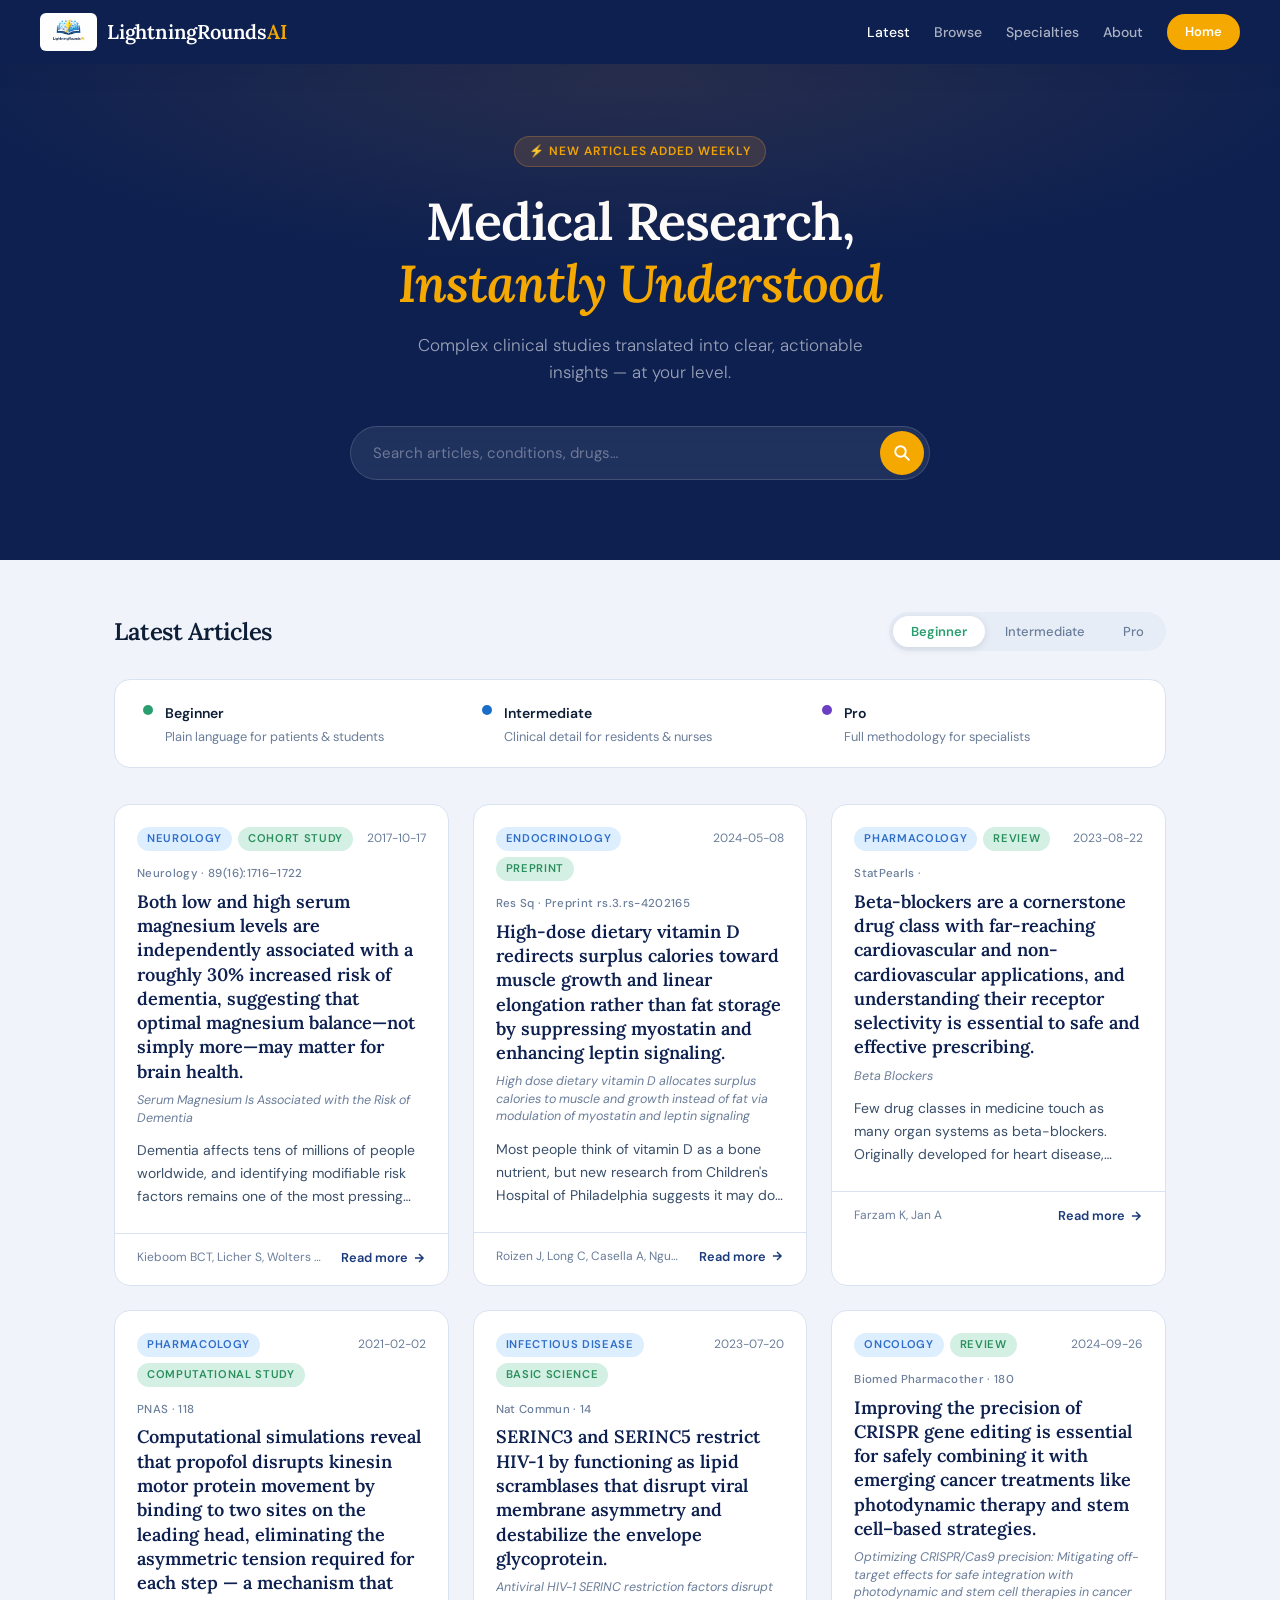
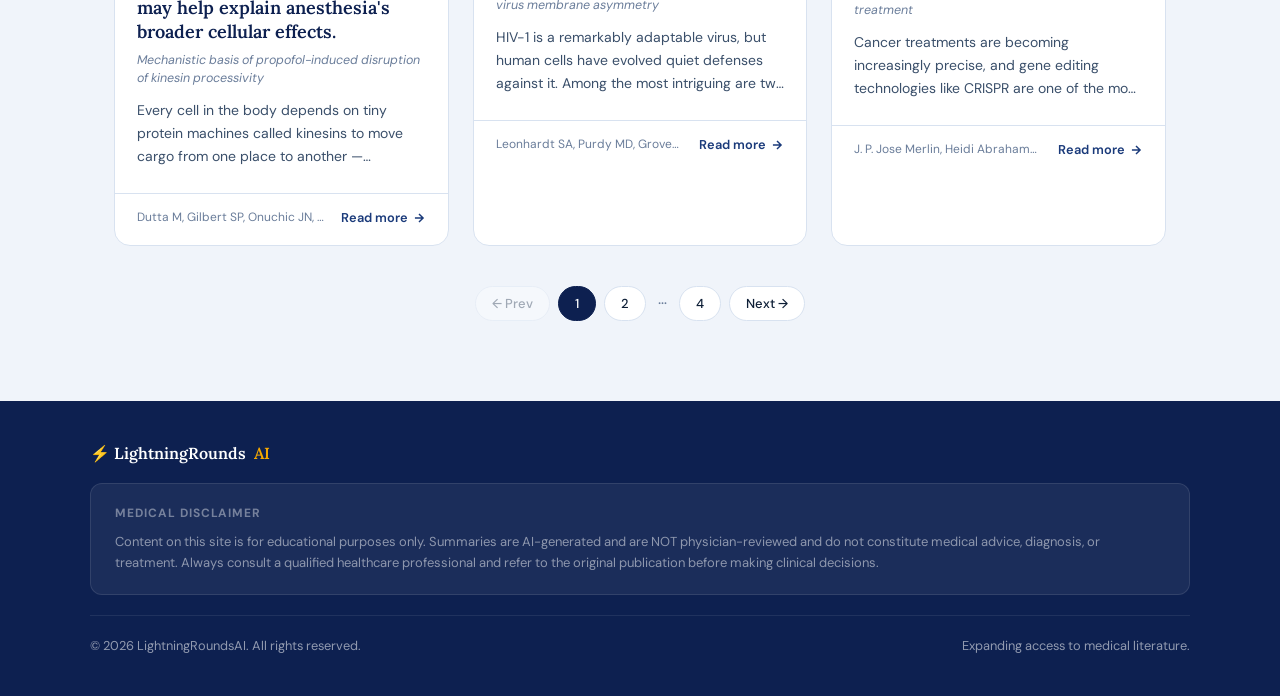
==== index.html @ 3007ffe5 "Update index.html add paper id 23" ====
<!DOCTYPE html>
<html lang="en">
<head>
<meta charset="UTF-8" />
<meta name="viewport" content="width=device-width, initial-scale=1.0" />
<title>LightningRoundsAI — Medical Research, Instantly Understood</title>
<link rel="preconnect" href="https://fonts.googleapis.com" />
<link href="https://fonts.googleapis.com/css2?family=Lora:ital,wght@0,400;0,600;1,400&family=DM+Sans:wght@300;400;500;600&display=swap" rel="stylesheet" />
<style>
  :root {
    --bg:#f0f4fa; --surface:#ffffff; --navy:#0d2050; --navy-mid:#1a3a7a;
    --amber:#f5a800; --amber-light:#fff3cc; --muted:#6a7d9a; --border:#d8e2f0;
    --text:#0d1e36; --pill-bg:#e6edf7;
    --beginner:#2a9e6e; --intermediate:#1a6ec8; --pro:#6b3fc4;
    --radius:16px;
  }
  *,*::before,*::after{box-sizing:border-box;margin:0;padding:0;}
  body{font-family:'DM Sans',sans-serif;background:var(--bg);color:var(--text);min-height:100vh;font-size:16px;line-height:1.6;}

  /* ── HEADER ── */
  header{background:var(--navy);padding:0 40px;display:flex;align-items:center;justify-content:space-between;height:64px;position:sticky;top:0;z-index:200;box-shadow:0 2px 24px rgba(15,33,64,0.18);}
  .logo{display:flex;align-items:center;gap:10px;text-decoration:none;cursor:pointer;}
  .logo img{height:38px;width:auto;border-radius:6px;object-fit:contain;}
  .logo-name{font-family:'Lora',serif;font-size:1.25rem;font-weight:600;color:white;letter-spacing:-0.01em;white-space:nowrap;}
  .logo-name span{color:var(--amber);}
  nav{display:flex;gap:24px;align-items:center;}
  nav a{color:rgba(255,255,255,0.65);text-decoration:none;font-size:0.875rem;font-weight:500;transition:color 0.2s;cursor:pointer;}
  nav a:hover,nav a.active{color:white;}
  .nav-cta{background:var(--amber);color:white !important;padding:8px 18px;border-radius:100px;font-weight:600 !important;font-size:0.8125rem !important;transition:background 0.2s,transform 0.15s !important;}
  .nav-cta:hover{background:#b5722f !important;transform:translateY(-1px);}

  .page{display:none;} .page.active{display:block;}

  /* ── HERO ── */
  .hero{background:var(--navy);padding:72px 40px 80px;text-align:center;position:relative;overflow:hidden;}
  .hero::before{content:'';position:absolute;inset:0;background:radial-gradient(ellipse 80% 60% at 50% 0%,rgba(200,129,58,0.15) 0%,transparent 70%);pointer-events:none;}
  .hero-eyebrow{display:inline-flex;align-items:center;gap:6px;background:rgba(200,129,58,0.18);border:1px solid rgba(200,129,58,0.35);color:var(--amber);font-size:0.75rem;font-weight:600;letter-spacing:0.08em;text-transform:uppercase;padding:5px 14px;border-radius:100px;margin-bottom:24px;}
  .hero h1{font-family:'Lora',serif;font-size:clamp(2rem,5vw,3.25rem);font-weight:600;color:white;line-height:1.18;max-width:640px;margin:0 auto 18px;letter-spacing:-0.02em;}
  .hero h1 em{font-style:italic;color:var(--amber);}
  .hero-sub{color:rgba(255,255,255,0.58);font-size:1.0625rem;max-width:480px;margin:0 auto 40px;font-weight:300;}
  .search-wrap{max-width:580px;margin:0 auto;position:relative;z-index:2;}
  .search-wrap input{width:100%;background:rgba(255,255,255,0.08);border:1.5px solid rgba(255,255,255,0.15);color:white;padding:16px 58px 16px 22px;border-radius:100px;font-family:'DM Sans',sans-serif;font-size:0.9375rem;outline:none;transition:border-color 0.2s,background 0.2s;backdrop-filter:blur(8px);}
  .search-wrap input::placeholder{color:rgba(255,255,255,0.35);}
  .search-wrap input:focus{border-color:var(--amber);background:rgba(255,255,255,0.12);}
  .search-btn{position:absolute;right:6px;top:50%;transform:translateY(-50%);background:var(--amber);border:none;border-radius:100px;width:44px;height:44px;cursor:pointer;display:flex;align-items:center;justify-content:center;transition:background 0.2s;}
  .search-btn:hover{background:#b5722f;}
  .search-btn svg{width:18px;height:18px;fill:white;}

  main{max-width:1100px;margin:0 auto;padding:52px 24px 80px;}

  .level-bar{display:flex;align-items:center;justify-content:space-between;margin-bottom:28px;flex-wrap:wrap;gap:16px;}
  .section-title{font-family:'Lora',serif;font-size:1.5rem;font-weight:600;letter-spacing:-0.02em;}
  .level-switcher{display:flex;background:var(--pill-bg);border-radius:100px;padding:4px;gap:2px;}
  .level-btn{padding:7px 18px;border:none;background:transparent;border-radius:100px;font-family:'DM Sans',sans-serif;font-size:0.8125rem;font-weight:500;cursor:pointer;transition:all 0.2s;color:var(--muted);}
  .level-btn.active{background:white;box-shadow:0 2px 8px rgba(0,0,0,0.1);color:var(--text);font-weight:600;}
  .level-btn.active.beginner{color:var(--beginner);} .level-btn.active.intermediate{color:var(--intermediate);} .level-btn.active.pro{color:var(--pro);}

  .legend{display:flex;gap:24px;background:var(--surface);border:1px solid var(--border);border-radius:var(--radius);padding:20px 28px;margin-bottom:36px;flex-wrap:wrap;}
  .legend-item{display:flex;align-items:flex-start;gap:12px;flex:1;min-width:180px;}
  .legend-dot{width:10px;height:10px;border-radius:50%;margin-top:5px;flex-shrink:0;}
  .legend-text strong{font-size:0.875rem;font-weight:600;} .legend-text p{font-size:0.8rem;color:var(--muted);margin-top:1px;}

  /* ── CARDS ── */
  .articles{display:grid;grid-template-columns:repeat(auto-fill,minmax(320px,1fr));gap:24px;}
  .card{background:var(--surface);border-radius:var(--radius);border:1px solid var(--border);overflow:hidden;transition:transform 0.2s,box-shadow 0.2s;animation:fadeUp 0.45s ease both;cursor:pointer;}
  .card:hover{transform:translateY(-4px);box-shadow:0 12px 40px rgba(15,33,64,0.11);}
  @keyframes fadeUp{from{opacity:0;transform:translateY(20px)}to{opacity:1;transform:translateY(0)}}
  .card-header{padding:22px 22px 0;display:flex;align-items:flex-start;justify-content:space-between;gap:12px;}
  .card-tags{display:flex;gap:6px;flex-wrap:wrap;}
  .tag{font-size:0.7rem;font-weight:600;letter-spacing:0.06em;text-transform:uppercase;padding:3px 10px;border-radius:100px;background:var(--amber-light);color:var(--amber);}
  .tag.blue{background:#ddeeff;color:#2e6ec8;} .tag.green{background:#d4f0e4;color:#2a8f5c;}
  .tag.purple{background:#ecddf7;color:#7b3fc4;} .tag.red{background:#fde8e8;color:#c0392b;}
  .tag.teal{background:#d0f0f0;color:#1a8080;} .tag.pink{background:#fde8f4;color:#b03080;}
  .card-date{font-size:0.75rem;color:var(--muted);white-space:nowrap;padding-top:2px;}
  .card-body{padding:14px 22px 22px;}
  .card-journal{font-size:0.72rem;color:var(--muted);font-weight:500;letter-spacing:0.03em;margin-bottom:6px;}
  .card-takeaway{font-family:'Lora',serif;font-size:1.125rem;font-weight:600;line-height:1.35;margin-bottom:8px;color:var(--navy);}
  .card-real-title{font-size:0.78rem;color:var(--muted);line-height:1.4;margin-bottom:12px;font-style:italic;}
  .card-summary{font-size:0.875rem;color:#3a4f6a;line-height:1.65;min-height:72px;display:-webkit-box;-webkit-line-clamp:3;-webkit-box-orient:vertical;overflow:hidden;}
  .card-footer{padding:14px 22px 18px;border-top:1px solid var(--border);display:flex;align-items:center;justify-content:space-between;}
  .card-authors{font-size:0.75rem;color:var(--muted);overflow:hidden;text-overflow:ellipsis;white-space:nowrap;max-width:65%;}
  .read-more{font-size:0.8rem;font-weight:600;color:var(--navy-mid);display:flex;align-items:center;gap:4px;transition:gap 0.2s,color 0.2s;background:none;border:none;cursor:pointer;font-family:'DM Sans',sans-serif;flex-shrink:0;}
  .read-more:hover{color:var(--amber);gap:8px;}
  .read-more svg{width:14px;height:14px;}
  .new-badge{background:#e65100;color:white;font-size:0.65rem;font-weight:700;padding:2px 8px;border-radius:100px;letter-spacing:0.05em;text-transform:uppercase;}
  .no-results{text-align:center;padding:60px 20px;color:var(--muted);grid-column:1/-1;}
  .no-results h3{font-family:'Lora',serif;font-size:1.25rem;margin-bottom:8px;color:var(--text);}

  /* ── SPECIALTIES PAGE ── */
  .spec-grid{display:grid;grid-template-columns:repeat(auto-fill,minmax(200px,1fr));gap:16px;margin-top:8px;}
  .spec-card{background:var(--surface);border:1px solid var(--border);border-radius:var(--radius);padding:24px 20px;cursor:pointer;transition:transform 0.2s,box-shadow 0.2s,border-color 0.2s;animation:fadeUp 0.4s ease both;}
  .spec-card:hover{transform:translateY(-3px);box-shadow:0 8px 28px rgba(15,33,64,0.1);border-color:var(--amber);}
  .spec-icon{font-size:1.75rem;margin-bottom:10px;}
  .spec-card h3{font-family:'Lora',serif;font-size:1rem;font-weight:600;margin-bottom:4px;color:var(--navy);}
  .spec-card p{font-size:0.8rem;color:var(--muted);margin-bottom:12px;line-height:1.4;}
  .spec-count{font-size:0.75rem;font-weight:600;color:var(--amber);background:var(--amber-light);padding:3px 10px;border-radius:100px;}

  /* ── MODAL ── */
  .modal-overlay{position:fixed;inset:0;background:rgba(10,20,40,0.65);z-index:500;display:none;align-items:flex-start;justify-content:center;padding:24px;backdrop-filter:blur(4px);overflow-y:auto;}
  .modal-overlay.open{display:flex;animation:fadeIn 0.2s ease;}
  @keyframes fadeIn{from{opacity:0}to{opacity:1}}
  .modal{background:white;border-radius:20px;max-width:820px;width:100%;margin:auto;position:relative;animation:slideUp 0.28s ease;box-shadow:0 32px 80px rgba(10,20,40,0.28);}
  @keyframes slideUp{from{opacity:0;transform:translateY(30px)}to{opacity:1;transform:translateY(0)}}
  .modal-close{position:absolute;top:16px;right:16px;background:rgba(255,255,255,0.15);border:none;border-radius:50%;width:36px;height:36px;cursor:pointer;display:flex;align-items:center;justify-content:center;color:white;z-index:10;transition:background 0.2s;}
  .modal-close:hover{background:rgba(255,255,255,0.25);}
  .modal-close svg{width:16px;height:16px;}
  .modal-head{background:var(--navy);border-radius:20px 20px 0 0;padding:32px 36px 28px;}
  .modal-head-tags{display:flex;gap:8px;flex-wrap:wrap;margin-bottom:14px;}
  .modal-title{font-family:'Lora',serif;font-size:1.5rem;font-weight:600;color:white;line-height:1.28;margin-bottom:10px;padding-right:40px;}
  .modal-meta{font-size:0.8125rem;color:rgba(255,255,255,0.55);line-height:1.5;}
  .modal-body{padding:32px 36px;}
  .modal-level-tabs{display:flex;gap:6px;margin-bottom:24px;flex-wrap:wrap;}
  .modal-level-btn{padding:8px 22px;border-radius:100px;border:1.5px solid var(--border);font-family:'DM Sans',sans-serif;font-size:0.8125rem;font-weight:600;cursor:pointer;background:transparent;color:var(--muted);transition:all 0.2s;}
  .modal-level-btn.active[data-level="beginner"]{background:#d4f0e4;border-color:#3a9e6e;color:#2a7a55;}
  .modal-level-btn.active[data-level="intermediate"]{background:#ddeeff;border-color:#2e6ec8;color:#1a5aaa;}
  .modal-level-btn.active[data-level="pro"]{background:#ecddf7;border-color:#7b3fc4;color:#6230a8;}
  .modal-summary{font-size:0.9375rem;line-height:1.75;color:#3a4558;margin-bottom:28px;}
  .modal-section{margin-bottom:24px;}
  .modal-section h4{font-size:0.75rem;font-weight:700;letter-spacing:0.07em;text-transform:uppercase;color:var(--muted);margin-bottom:12px;}
  .key-points{list-style:none;display:flex;flex-direction:column;gap:8px;}
  .key-points li{display:flex;align-items:flex-start;gap:10px;font-size:0.875rem;line-height:1.6;color:#3a4558;}
  .key-points li::before{content:'';width:6px;height:6px;border-radius:50%;background:var(--amber);margin-top:7px;flex-shrink:0;}
  .modal-context{background:#f0f4ff;border-left:3px solid var(--navy-mid);padding:14px 18px;border-radius:0 8px 8px 0;font-size:0.875rem;line-height:1.65;color:#3a4558;}
  .modal-limitations{background:#fff8f0;border-left:3px solid var(--amber);padding:14px 18px;border-radius:0 8px 8px 0;font-size:0.875rem;line-height:1.65;color:#3a4558;}
  .modal-footer{padding:18px 36px 24px;border-top:1px solid var(--border);display:flex;align-items:center;justify-content:space-between;flex-wrap:wrap;gap:12px;}
  .modal-doi{font-size:0.8rem;color:var(--muted);}
  .pubmed-link{display:inline-flex;align-items:center;gap:6px;background:var(--navy);color:white;font-size:0.8125rem;font-weight:600;padding:10px 20px;border-radius:100px;text-decoration:none;transition:background 0.2s,transform 0.15s;}
  .pubmed-link:hover{background:var(--navy-mid);transform:translateY(-1px);}
  .pubmed-link svg{width:14px;height:14px;}

  /* ── BROWSE ── */
  .browse-controls{display:flex;gap:12px;flex-wrap:wrap;align-items:center;margin-bottom:28px;}
  .browse-search{flex:1;min-width:240px;padding:11px 18px;border:1.5px solid var(--border);border-radius:100px;font-family:'DM Sans',sans-serif;font-size:0.875rem;background:white;outline:none;transition:border-color 0.2s;}
  .browse-search:focus{border-color:var(--amber);}
  .browse-select{padding:11px 16px;border:1.5px solid var(--border);border-radius:100px;font-family:'DM Sans',sans-serif;font-size:0.875rem;background:white;outline:none;cursor:pointer;transition:border-color 0.2s;}
  .browse-select:focus{border-color:var(--amber);}

  /* ── ABOUT ── */
  .about-wrap{max-width:720px;margin:0 auto;padding:56px 24px 80px;}
  .about-wrap h2{font-family:'Lora',serif;font-size:2rem;font-weight:600;margin-bottom:18px;letter-spacing:-0.02em;}
  .about-wrap h3{font-family:'Lora',serif;font-size:1.25rem;font-weight:600;margin:32px 0 10px;}
  .about-wrap p{font-size:0.9375rem;line-height:1.75;color:#3a4558;margin-bottom:14px;}
  .about-divider{border:none;border-top:1px solid var(--border);margin:32px 0;}
  .founders{display:grid;grid-template-columns:1fr 1fr;gap:24px;margin:28px 0;}
  .founder-card{background:var(--surface);border:1px solid var(--border);border-radius:var(--radius);padding:24px;}
  .founder-card h4{font-weight:600;margin-bottom:4px;}
  .founder-card .role{font-size:0.8rem;color:var(--amber);font-weight:600;margin-bottom:10px;letter-spacing:0.04em;text-transform:uppercase;}
  .founder-card p{font-size:0.875rem;line-height:1.65;color:#5a6a7a;margin:0;}
  .how-list{display:flex;flex-direction:column;gap:20px;margin:20px 0;}
  .how-item{display:flex;gap:18px;align-items:flex-start;}
  .how-num{width:32px;height:32px;background:var(--navy);color:white;border-radius:50%;display:flex;align-items:center;justify-content:center;font-size:0.8125rem;font-weight:700;flex-shrink:0;margin-top:2px;}
  .how-text h4{font-weight:600;margin-bottom:4px;} .how-text p{font-size:0.875rem;color:#5a6a7a;margin:0;}

  /* ── PAGINATION ── */
  .pagination{display:flex;gap:8px;justify-content:center;margin-top:40px;flex-wrap:wrap;}
  .page-btn{padding:8px 16px;border:1.5px solid var(--border);border-radius:100px;background:white;font-family:'DM Sans',sans-serif;font-size:0.8125rem;font-weight:500;cursor:pointer;transition:all 0.2s;color:var(--text);}
  .page-btn.active{background:var(--navy);border-color:var(--navy);color:white;}
  .page-btn:hover:not(.active){border-color:var(--navy);color:var(--navy);}
  .page-btn:disabled{opacity:0.35;cursor:default;}

  /* ── DISCLAIMER FOOTER ── */
  .site-footer{background:var(--navy);color:rgba(255,255,255,0.55);padding:40px;margin-top:0;}
  .footer-inner{max-width:1100px;margin:0 auto;}
  .footer-logo{font-family:'Lora',serif;font-size:1rem;font-weight:600;color:white;margin-bottom:16px;display:flex;align-items:center;gap:8px;}
  .footer-logo span{color:var(--amber);}
  .disclaimer-box{background:rgba(255,255,255,0.06);border:1px solid rgba(255,255,255,0.1);border-radius:12px;padding:20px 24px;margin-bottom:20px;}
  .disclaimer-box h4{font-size:0.75rem;font-weight:700;letter-spacing:0.08em;text-transform:uppercase;color:rgba(255,255,255,0.4);margin-bottom:8px;}
  .disclaimer-box p{font-size:0.8125rem;line-height:1.65;color:rgba(255,255,255,0.5);margin:0;}
  .footer-bottom{display:flex;justify-content:space-between;align-items:center;flex-wrap:wrap;gap:12px;padding-top:20px;border-top:1px solid rgba(255,255,255,0.08);font-size:0.8rem;}

  /* ── TABLET ── */
  @media(max-width:900px){
    main{padding:36px 20px 60px;}
    .articles{grid-template-columns:repeat(auto-fill,minmax(280px,1fr));gap:18px;}
    .about-wrap{padding:40px 20px 60px;}
    .modal-body{padding:28px 28px;}
    .modal-head{padding:28px 28px 24px;}
    .modal-footer{padding:16px 28px 20px;}
    .spec-grid{grid-template-columns:repeat(auto-fill,minmax(170px,1fr));}
    .site-footer{padding:32px 24px;}
  }

  /* ── MOBILE ── */
  @media(max-width:640px){
    /* Header */
    header{padding:0 16px;height:56px;}
    .logo img{height:30px;}
    .logo-name{font-size:0.95rem;}
    nav{gap:10px;}
    nav a{font-size:0.8rem;}
    .nav-cta{padding:6px 12px;font-size:0.75rem !important;}

    /* Hero */
    .hero{padding:40px 16px 48px;}
    .hero h1{font-size:clamp(1.6rem,7vw,2.4rem);}
    .hero-sub{font-size:0.9375rem;margin-bottom:28px;}
    .search-wrap input{padding:13px 52px 13px 18px;font-size:0.875rem;}
    .search-btn{width:38px;height:38px;}

    /* Main layout */
    main{padding:28px 14px 52px;}

    /* Level bar */
    .level-bar{flex-direction:column;align-items:flex-start;gap:12px;margin-bottom:20px;}
    .section-title{font-size:1.25rem;}
    .level-switcher{width:100%;}
    .level-btn{flex:1;text-align:center;padding:7px 10px;font-size:0.775rem;}

    /* Legend */
    .legend{padding:14px 16px;gap:12px;margin-bottom:24px;}
    .legend-item{min-width:140px;}
    .legend-text strong{font-size:0.8rem;}
    .legend-text p{font-size:0.74rem;}

    /* Cards */
    .articles{grid-template-columns:1fr;gap:14px;}
    .card-header{padding:16px 16px 0;}
    .card-body{padding:12px 16px 16px;}
    .card-takeaway{font-size:1rem;}
    .card-footer{padding:12px 16px 14px;}

    /* Browse */
    .browse-controls{flex-direction:column;gap:10px;}
    .browse-search,.browse-select{width:100%;min-width:unset;}

    /* Specialties */
    .spec-grid{grid-template-columns:repeat(2,1fr);gap:12px;}
    .spec-card{padding:18px 14px;}
    .spec-icon{font-size:1.5rem;margin-bottom:8px;}
    .spec-card h3{font-size:0.9rem;}
    .spec-card p{font-size:0.75rem;}

    /* Modal */
    .modal-overlay{padding:0;}
    .modal{border-radius:16px 16px 0 0;margin:auto 0 0 0;max-height:92vh;overflow-y:auto;animation:slideUpMobile 0.3s ease;}
    @keyframes slideUpMobile{from{opacity:0;transform:translateY(100%)}to{opacity:1;transform:translateY(0)}}
    .modal-head{padding:20px 18px 16px;border-radius:16px 16px 0 0;}
    .modal-title{font-size:1.2rem;padding-right:36px;}
    .modal-body{padding:20px 18px;}
    .modal-level-tabs{gap:6px;}
    .modal-level-btn{padding:7px 14px;font-size:0.775rem;}
    .modal-footer{padding:14px 18px 20px;flex-direction:column;align-items:flex-start;gap:10px;}
    .modal-summary{font-size:0.875rem;}
    .pubmed-link{width:100%;justify-content:center;}

    /* About */
    .about-wrap{padding:28px 14px 52px;}
    .about-wrap h2{font-size:1.5rem;}
    .about-wrap h3{font-size:1.1rem;}
    .founders{grid-template-columns:1fr;gap:14px;}
    .founder-card{padding:18px;}

    /* Pagination */
    .pagination{gap:6px;margin-top:28px;}
    .page-btn{padding:7px 13px;font-size:0.775rem;}

    /* Footer */
    .site-footer{padding:28px 16px;}
    .footer-bottom{flex-direction:column;align-items:flex-start;gap:8px;font-size:0.75rem;}
  }

  /* ── VERY SMALL SCREENS ── */
  @media(max-width:360px){
    nav a:not(.nav-cta){display:none;}
    .spec-grid{grid-template-columns:1fr;}
  }
</style>
</head>
<body>

<!-- ── HEADER ── -->
<header>
  <a class="logo" onclick="showPage('home')">
    <img src="[data-uri]" alt="LightningRoundsAI Logo" />
    <span class="logo-name">LightningRounds<span>AI</span></span>
  </a>
  <nav>
    <a onclick="showPage('home')" id="nav-home" class="active">Latest</a>
    <a onclick="showPage('browse')" id="nav-browse">Browse</a>
    <a onclick="showPage('specialties')" id="nav-specialties">Specialties</a>
    <a onclick="showPage('about')" id="nav-about">About</a>
    <a class="nav-cta" onclick="showPage('home')">Home</a>
  </nav>
</header>

<!-- ── MODAL ── -->
<div class="modal-overlay" id="modal-overlay" onclick="closeModalOutside(event)">
  <div class="modal">
    <button class="modal-close" onclick="closeModal()">
      <svg viewBox="0 0 24 24" fill="none" stroke="currentColor" stroke-width="2.5"><path d="M18 6L6 18M6 6l12 12"/></svg>
    </button>
    <div class="modal-head">
      <div class="modal-head-tags" id="modal-tags"></div>
      <div class="modal-title" id="modal-title"></div>
      <div class="modal-meta" id="modal-meta"></div>
    </div>
    <div class="modal-body">
      <div class="modal-level-tabs" id="modal-level-tabs"></div>
      <p class="modal-summary" id="modal-summary"></p>
      <div class="modal-section" id="modal-keypoints-section">
        <h4>Key Points</h4>
        <ul class="key-points" id="modal-keypoints"></ul>
      </div>
      <div class="modal-section" id="modal-context-section">
        <h4>Why It Matters</h4>
        <div class="modal-context" id="modal-context"></div>
      </div>
      <div class="modal-section" id="modal-limitations-section">
        <h4>Limitations</h4>
        <div class="modal-limitations" id="modal-limitations"></div>
      </div>
    </div>
    <div class="modal-footer">
      <span class="modal-doi" id="modal-doi"></span>
      <a class="pubmed-link" id="modal-pubmed" href="#" target="_blank" rel="noopener">
        <svg viewBox="0 0 24 24" fill="none" stroke="currentColor" stroke-width="2"><path d="M18 13v6a2 2 0 01-2 2H5a2 2 0 01-2-2V8a2 2 0 012-2h6"/><polyline points="15,3 21,3 21,9"/><line x1="10" y1="14" x2="21" y2="3"/></svg>
        View on PubMed
      </a>
    </div>
  </div>
</div>

<!-- ── PAGE: HOME ── -->
<div class="page active" id="page-home">
  <div class="hero">
    <div class="hero-eyebrow">⚡ New articles added weekly</div>
    <h1>Medical Research,<br><em>Instantly Understood</em></h1>
    <p class="hero-sub">Complex clinical studies translated into clear, actionable insights — at your level.</p>
    <div class="search-wrap">
      <input type="text" id="hero-search" placeholder="Search articles, conditions, drugs…" onkeydown="if(event.key==='Enter')handleHeroSearch(this.value)" />
      <button class="search-btn" onclick="handleHeroSearch(document.getElementById('hero-search').value)">
        <svg viewBox="0 0 24 24"><path d="M21 21l-6-6m2-5a7 7 0 11-14 0 7 7 0 0114 0z" fill="none" stroke="white" stroke-width="2.5" stroke-linecap="round"/></svg>
      </button>
    </div>
  </div>
  <main>
    <div class="level-bar">
      <h2 class="section-title">Latest Articles</h2>
      <div class="level-switcher">
        <button class="level-btn active beginner" onclick="switchLevel('beginner')">Beginner</button>
        <button class="level-btn intermediate" onclick="switchLevel('intermediate')">Intermediate</button>
        <button class="level-btn pro" onclick="switchLevel('pro')">Pro</button>
      </div>
    </div>
    <div class="legend">
      <div class="legend-item"><div class="legend-dot" style="background:var(--beginner)"></div><div class="legend-text"><strong>Beginner</strong><p>Plain language for patients &amp; students</p></div></div>
      <div class="legend-item"><div class="legend-dot" style="background:var(--intermediate)"></div><div class="legend-text"><strong>Intermediate</strong><p>Clinical detail for residents &amp; nurses</p></div></div>
      <div class="legend-item"><div class="legend-dot" style="background:var(--pro)"></div><div class="legend-text"><strong>Pro</strong><p>Full methodology for specialists</p></div></div>
    </div>
    <div class="articles" id="home-articles"></div>
    <div class="pagination" id="home-pagination"></div>
  </main>
</div>

<!-- ── PAGE: BROWSE ── -->
<div class="page" id="page-browse">
  <main>
    <div class="level-bar">
      <h2 class="section-title">Browse All Articles</h2>
      <div class="level-switcher">
        <button class="level-btn active beginner" onclick="switchLevel('beginner')">Beginner</button>
        <button class="level-btn intermediate" onclick="switchLevel('intermediate')">Intermediate</button>
        <button class="level-btn pro" onclick="switchLevel('pro')">Pro</button>
      </div>
    </div>
    <div class="browse-controls">
      <input class="browse-search" id="browse-search" type="text" placeholder="Search articles…" oninput="currentPage.browse=1;renderBrowse()" />
      <select class="browse-select" id="browse-specialty" onchange="currentPage.browse=1;renderBrowse()">
        <option value="">All Specialties</option>
      </select>
      <select class="browse-select" id="browse-year" onchange="currentPage.browse=1;renderBrowse()">
        <option value="">All Years</option>
        <option value="2026">2026</option>
        <option value="2025">2025</option>
      </select>
    </div>
    <div class="articles" id="browse-articles"></div>
    <div class="pagination" id="browse-pagination"></div>
  </main>
</div>

<!-- ── PAGE: SPECIALTIES ── -->
<div class="page" id="page-specialties">
  <main>
    <div class="level-bar">
      <h2 class="section-title">Browse by Specialty</h2>
    </div>
    <div class="spec-grid" id="spec-grid"></div>
  </main>
</div>

<!-- ── PAGE: ABOUT ── -->
<div class="page" id="page-about">
  <div class="about-wrap">
    <h2>About LightningRoundsAI</h2>
    <p>LightningRoundsAI was started by two pre-medical students at the University of Miami who believe that access to medical literature shouldn't be limited to those who already speak the language of medicine.</p>
    <p>Our mission is simple: <strong>expand access to medical literature</strong> by translating complex studies into clear, tiered summaries that meet readers where they are — whether you're a curious patient, a pre-med student, or a clinician reviewing your own field.</p>
    <hr class="about-divider"/>
    <h3>How It Works</h3>
    <div class="how-list">
      <div class="how-item"><div class="how-num">1</div><div class="how-text"><h4>We curate the research</h4><p>We monitor high-impact journals — NEJM, Lancet, JAMA, BMJ, and more — selecting studies that matter clinically.</p></div></div>
      <div class="how-item"><div class="how-num">2</div><div class="how-text"><h4>AI drafts the summaries</h4><p>Our AI generates three-level summaries tuned to different knowledge levels, with clinical context and key points.</p></div></div>
      <div class="how-item"><div class="how-num">3</div><div class="how-text"><h4>We review &amp; verify</h4><p>Every summary is reviewed before publication to ensure accuracy and clarity.</p></div></div>
    </div>
    <hr class="about-divider"/>
    <h3>The Founders</h3>
    <div class="founders">
      <div class="founder-card"><h4>Ryan Lee</h4><div class="role">Co-Founder</div><p>Pre-medical public health student at the University of Miami with a background in laboratory research and volunteer work. His experience across both the scientific and community sides of healthcare shaped his belief that medical knowledge should be open and understandable to everyone — a mission he shares with Trevor in building LightningRoundsAI.</p></div>
      <div class="founder-card"><h4>Trevor Spinelli</h4><div class="role">Co-Founder</div><p>Pre-medical neuroscience student at the University of Miami and a certified EMT. His hands-on experience in emergency medicine and curiosity about the science behind it inspired him to co-found LightningRoundsAI — with a simple hope that medical literature could be accessible to anyone who wants to learn, not just those already inside the system.</p></div>
    </div>
    <hr class="about-divider"/>
    <p style="font-size:0.8125rem;color:var(--muted);line-height:1.7;"><strong>Medical Disclaimer:</strong> LightningRoundsAI summaries are for educational purposes only and do not constitute medical advice. Always refer to the original publication and consult a qualified clinician before making clinical decisions.</p>
  </div>
</div>

<!-- ── FOOTER ── -->
<footer class="site-footer">
  <div class="footer-inner">
    <div class="footer-logo">⚡ LightningRounds<span>AI</span></div>
    <div class="disclaimer-box">
      <h4>Medical Disclaimer</h4>
      <p>Content on this site is for educational purposes only. Summaries are AI-generated and are NOT physician-reviewed and do not constitute medical advice, diagnosis, or treatment. Always consult a qualified healthcare professional and refer to the original publication before making clinical decisions.</p>
    </div>
    <div class="footer-bottom">
      <span>© 2026 LightningRoundsAI. All rights reserved.</span>
      <span>Expanding access to medical literature.</span>
    </div>
  </div>
</footer>

<script>
// ═══════════════════════════════════════════════════════
// STATE
// ═══════════════════════════════════════════════════════
let globalLevel = 'beginner';
let openArticleId = null;
const PER_PAGE = 6;
const currentPage = { home: 1, browse: 1 };

// ═══════════════════════════════════════════════════════
// ARTICLES DATA
// ═══════════════════════════════════════════════════════
const articles = [
{id:1, specialty:"Oncology", year:"2026", date:"Feb 27, 2026",
  takeaway:"The first drug to reactivate a mutant tumor suppressor (p53) shows real responses in solid tumors",
  title:"Idasanutlin and p53 Reactivation in Solid Tumors — PYNNACLE Phase 1",
  journal:"New England Journal of Medicine", journalShort:"NEJM",
  volume:"Vol. 394, No. 9",
  doi:"10.1056/NEJMoa2508820", sourceUrl:"https://www.nejm.org/doi/full/10.1056/NEJMoa2508820",
  authors:"Dumbrava EI, Rodon J, Borad MJ, et al. MD Anderson Cancer Center, Houston, TX.",
  tags:[{label:"Oncology",cls:"red"},{label:"Phase 1 Trial",cls:"blue"}], isNew:true,
  keyPoints:[
    "APR-246 (eprenetapopt) reactivates mutant p53 Y220C — a previously 'undruggable' tumor suppressor mutation",
    "Overall response rate of 20% in heavily pretreated patients with solid tumors",
    "In KRAS wild-type patients at optimal doses, response rate climbed to 30%",
    "The recommended Phase 2 dose is 2000 mg once daily taken with food",
    "Phase 2 interim data show 34% ORR overall and 46% in ovarian cancer — an NDA submission is planned for Q1 2027"
  ],
  summaries:{
    beginner:"For decades, a gene called TP53 — often called the 'guardian of the genome' — has been mutated in roughly half of all human cancers, and scientists could not find a drug to fix it. This Phase 1 trial tested a new drug called APR-246 (eprenetapopt) that physically reshapes the broken p53 protein back into its working form. In 77 patients with advanced solid tumors who had already failed multiple prior treatments, 20% had their tumors shrink. For patients whose tumors lacked a second mutation (called KRAS), the response rate was 30%. These results are the first time any drug has successfully 'fixed' a mutant tumor suppressor in humans, and a Phase 2 trial is already showing even more promise.",
    intermediate:"The PYNNACLE Phase 1 trial tested APR-246 (eprenetapopt), a small molecule that refolds the TP53 Y220C mutant protein into its wild-type conformation, restoring transcriptional function. In 77 heavily pretreated patients across 8 dose cohorts, the maximum tolerated dose was 1500 mg BID and the recommended Phase 2 dose was 2000 mg QD with food. Overall response rate was 20%; in KRAS wild-type patients receiving ≥1150 mg QD, ORR reached 30%. All confirmed responders were KRAS wild-type. Grade ≥3 treatment-related adverse events occurred in 38% of patients, with anemia being most common. Phase 2 interim data (data cutoff Sep 4, 2025) showed 34% ORR overall and 46% in platinum-resistant ovarian cancer.",
    pro:"PYNNACLE Phase 1 (NCT04585750) was an open-label, multicenter, single-arm dose-escalation and dose-optimization trial in patients with locally advanced or metastatic solid tumors harboring TP53 Y220C. Primary objectives: MTD and RP2D. n=77, eight dose cohorts (150–2500 mg QD and 1500 mg BID). MTD: 1500 mg BID; RP2D: 2000 mg QD with food. ORR 20% (15/77) full population; in KRAS WT patients at ≥1150 mg QD, ORR 30%. All confirmed responders were KRAS WT. Grade ≥3 TRAEs in 38%; anemia (16%) most common grade ≥3 event. cDNA and p53 transcriptional target analyses confirmed selective on-target binding. Phase 2 (basket, registrational) ongoing; interim ORR 34% overall and 46% in ovarian cancer (data cutoff Sep 4, 2025). NDA submission planned Q1 2027 for platinum-resistant/refractory ovarian cancer. An editorial in the same issue by Xin Lu (Ludwig Institute/Oxford; DOI 10.1056/NEJMe2516747) contextualizes the biology."
  },
  context:"This trial represents the first successful clinical proof-of-concept for pharmacological reactivation of a mutant tumor suppressor. TP53 mutations have been considered undruggable for over four decades. The Y220C-specific mechanism — exploiting a unique structural pocket — offers a potential template for targeting other TP53 hotspot mutations.",
  limitations:"Single-arm design; no comparator. Histology-specific efficacy analyses limited by small subgroup sizes. No companion diagnostic yet approved. Resistance mechanisms (acquired TP53 alterations) already under characterization. Phase 2 data required before regulatory conclusions."
},

{id:2, specialty:"Clinical Case", year:"2026", date:"Feb 26, 2026",
  takeaway:"Measles is back — here's what it looks like in a real patient",
  title:"Primary Measles Infection",
  journal:"New England Journal of Medicine", journalShort:"NEJM",
  volume:"Vol. 394, No. 9 (Images in Clinical Medicine)",
  doi:"10.1056/NEJMicm2514397", sourceUrl:"https://www.nejm.org/doi/full/10.1056/NEJMicm2514397",
  authors:"Lammer M, Böckle BC. Medical University of Innsbruck, Austria.",
  tags:[{label:"Clinical Case",cls:"teal"},{label:"Infectious Disease",cls:"blue"}], isNew:true,
  keyPoints:[
    "Classic measles presents with fever, cough, coryza, and conjunctivitis before the characteristic rash",
    "The maculopapular rash starts on the face and spreads downward over three to four days",
    "Koplik spots inside the cheek are pathognomonic but transient and easily missed",
    "Measles is highly contagious and entirely preventable with two doses of the MMR vaccine",
    "Global measles cases are rising as vaccination rates have declined in multiple countries"
  ],
  summaries:{
    beginner:"This clinical case from the New England Journal of Medicine documents a previously healthy adult who presented with fever, nausea, and vomiting followed by a characteristic skin rash. The photographs and clinical description are consistent with primary measles — a highly contagious viral infection that is entirely preventable through vaccination. This case is a timely reminder that measles, once nearly eliminated in many countries, is returning as vaccination rates fall. The case helps clinicians recognize what measles looks like so they can respond quickly to prevent transmission.",
    intermediate:"This Images in Clinical Medicine case from the Medical University of Innsbruck documents primary measles (Morbillivirus hominis infection) in an adult, illustrating the characteristic maculopapular exanthem — minute macules and subtly elevated papules beginning at the hairline and spreading cephalocaudally over three to four days. The prodromal phase (fever, cough, coryza, conjunctivitis) precedes the exanthem by two to four days; Koplik spots on the buccal mucosa are pathognomonic but transient. This case is clinically significant given renewed measles outbreaks across Europe and the US linked to declining MMR coverage. It was published in the same NEJM issue alongside a companion case on Subacute Sclerosing Panencephalitis after Measles (NEJMicm2504828) to illustrate the full spectrum of measles-related disease.",
    pro:"Images in Clinical Medicine case (NEJM Vol. 394 No. 9, Feb 26 2026; DOI 10.1056/NEJMicm2514397). Authors: Maximilian Lammer MD and Barbara C. Böckle MD, Medical University of Innsbruck, Austria. Clinical presentation: adult with 5-day prodrome (fever, nausea, vomiting) followed by two-day maculopapular exanthem, consistent with the typical 10–14 day incubation and prodromal triad of measles. Exanthem morphology represents type IV T-cell-mediated hypersensitivity to viral antigen in skin. Differential: rubella, roseola (HHV-6/7), enteroviral exanthem, scarlet fever, drug reaction. Diagnosis confirmed by measles IgM serology or RT-PCR of nasopharyngeal secretions. Published in context of WHO-reported global measles resurgence driven by waning MMR coverage and pandemic-era vaccination disruptions."
  },
  context:"Published alongside the companion SSPE case (NEJMicm2504828) in the same issue, these two cases together illustrate the acute and chronic neurological burden of measles across the spectrum of disease.",
  limitations:"Single clinical case for educational purposes. No systematic data or statistical analysis — the Images in Clinical Medicine format is specifically designed to teach pattern recognition from illustrative cases."
},

{id:3, specialty:"Clinical Case", year:"2026", date:"Feb 26, 2026",
  takeaway:"A childhood measles infection returned as a fatal brain disease 6 years later",
  title:"Subacute Sclerosing Panencephalitis after Measles Infection",
  journal:"New England Journal of Medicine", journalShort:"NEJM",
  volume:"Vol. 394, No. 9 (Images in Clinical Medicine)",
  doi:"10.1056/NEJMicm2504828", sourceUrl:"https://www.nejm.org/doi/full/10.1056/NEJMicm2504828",
  authors:"Kung MS, Crawford JR. Children's Hospital of Orange County, Orange, CA.",
  tags:[{label:"Clinical Case",cls:"teal"},{label:"Neurology",cls:"purple"}], isNew:true,
  keyPoints:[
    "SSPE is a rare but invariably fatal brain disease caused by persistent measles virus in the CNS",
    "Emerges 5–10 years after measles infection, most commonly in children who had measles before age 2",
    "Presents with progressive cognitive deterioration, characteristic myoclonic jerks, and seizures",
    "Can occur even after an apparently uncomplicated measles illness",
    "There is no cure — MMR vaccination is the only prevention"
  ],
  summaries:{
    beginner:"Most people think of measles as a childhood rash that resolves and causes no lasting harm. This case reveals a devastating exception. A 7-year-old boy who contracted measles at 7 months of age — before he was old enough for the MMR vaccine — developed a rare condition called Subacute Sclerosing Panencephalitis, or SSPE. Years after his measles infection seemed to resolve, the virus had been silently persisting in his brain. When SSPE emerged, he began losing his memory and thinking abilities, then developed seizures. SSPE is always fatal and has no cure. This case powerfully illustrates why measles vaccination matters — not just to prevent the immediate illness, but to prevent a catastrophic neurological disease that can strike years later.",
    intermediate:"SSPE is a rare progressive and universally fatal encephalitis caused by the persistence of defective measles virus (hypermutated M protein) in CNS neurons and glial cells. This NEJM case documents a 7-year-old with a three-month history of cognitive decline and new-onset seizures who had contracted measles at 7 months of age. SSPE typically manifests 5–10 years after acute measles and progresses through four stages: behavioral/cognitive changes → stereotyped myoclonic jerks (Radermecker EEG complexes) → autonomic dysfunction → coma and death. Diagnosis requires: characteristic clinical course, EEG periodic synchronous discharges, elevated CSF measles IgG, and MRI with bilateral periventricular white matter changes. Risk is highest in children infected before 2 years, with incidence up to 1:1,700 in those infected before 5 years. Published alongside the companion primary measles case (NEJMicm2514397) to illustrate the full measles disease spectrum.",
    pro:"Images in Clinical Medicine (NEJM Vol. 394 No. 9, Feb 26 2026; DOI 10.1056/NEJMicm2504828). Authors: Michael S. Kung MD and John Ross Crawford MD, Children's Hospital of Orange County, Orange, CA. Patient: 7-year-old male, measles acquired at 7 months of age (pre-vaccination window), SSPE onset 6+ years later. Pathogenesis: defective measles virus replication in CNS due to hypermutated M and F genes prevents virion budding, enabling immune evasion and persistent infection. Neuropathology: Cowdry type A eosinophilic intranuclear inclusion bodies; perivascular lymphocytic infiltration; reactive gliosis. Staging: four stages per modified Jabbour criteria. Diagnostic criteria met: cognitive deterioration, Radermecker complexes on EEG, elevated CSF:serum measles IgG ratio, multifocal periventricular MRI signal change. No disease-modifying therapy proven effective; intraventricular IFN-α and oral isoprinosine used in some cases without proven mortality benefit. SSPE incidence estimates: 1:1,700 children infected before 5 years (highest in those infected before 12 months)."
  },
  context:"SSPE incidence is rising globally in correlation with measles resurgence. Children infected before 12 months — too young for the first MMR dose — face the highest lifetime risk. The two companion measles cases in NEJM Vol. 394 No. 9 form an implicit public health statement at a time when global vaccination coverage has declined.",
  limitations:"Single clinical case for educational purposes. SSPE incidence statistics cited derive from separate epidemiological studies."
},

{id:4, specialty:"AI / Digital Health", year:"2026", date:"Jan 22, 2026",
  takeaway:"Most clinical AI tools are evaluated wrong — here's what should replace accuracy metrics",
  title:"Designing Clinically Useful AI: A Blueprint for Impact",
  journal:"NEJM AI", journalShort:"NEJM AI",
  volume:"Vol. 3, No. 2",
  doi:"10.1056/AIp2500808", sourceUrl:"https://ai.nejm.org/doi/full/10.1056/AIp2500808",
  authors:"Parsa S, Keyes T, Dash D, Char D, et al. Stanford University School of Medicine.",
  tags:[{label:"AI / Digital Health",cls:"blue"},{label:"Perspective",cls:""}], isNew:true,
  keyPoints:[
    "Most clinical AI studies measure technical accuracy, but accuracy alone does not predict clinical usefulness",
    "A framework of 'clinical utility' requires measuring whether AI changes decisions and improves outcomes",
    "Workflow integration and clinician trust are as important as model performance",
    "Prospective randomized trials of AI tools are rare but necessary for adoption",
    "Regulatory approval does not guarantee clinical benefit — post-market surveillance is essential"
  ],
  summaries:{
    beginner:"When a new medical AI tool is tested, researchers usually measure how often it gives the right answer. But this perspective from Stanford argues that being accurate is not the same as being useful. A radiology AI might correctly detect 95% of fractures in a test dataset — but if radiologists ignore it, distrust it, or if it slows down their workflow, it provides no real benefit. The authors lay out a framework for how AI tools in medicine should actually be evaluated: by whether they improve patient outcomes, fit into clinical workflows, and earn the trust of the people using them.",
    intermediate:"This Stanford perspective argues that the dominant paradigm of evaluating clinical AI by technical accuracy metrics (AUC, sensitivity, specificity) is fundamentally misaligned with clinical impact. The authors propose a three-tier framework: (1) technical performance — necessary but insufficient; (2) clinical utility — does the AI change management in a meaningful way?; (3) health outcomes — does it improve morbidity, mortality, or cost? They highlight that FDA clearance certifies safety and efficacy of the AI as a device, but does not require evidence of clinical benefit in practice. The authors call for prospective randomized trials and real-world outcome studies as prerequisites for institutional adoption.",
    pro:"This perspective (NEJM AI, Vol. 3 No. 2, Jan 22 2026; DOI 10.1056/AIp2500808) from the Stanford Clinical Excellence Research Center articulates a clinical utility framework for AI evaluation. Key argument: the prevalent use of retrospective dataset benchmarking with discriminative statistics (AUC, F1, sensitivity/specificity) creates a systematic gap between regulatory clearance and clinical impact. The authors define three evaluation domains: algorithmic performance (necessary condition), decision impact (does the AI alter physician behavior in net-beneficial ways?), and patient outcome (RCT-level evidence of health benefit). They critique the FDA De Novo and 510(k) pathways as insufficient for complex AI/ML-based SaMD and advocate for adaptive clinical trial designs that co-evolve with model updates. Real-world evidence requirements and post-market surveillance frameworks analogous to drug pharmacovigilance are proposed."
  },
  context:"As AI tools proliferate in clinical settings — from sepsis prediction to diabetic retinopathy screening — the gap between regulatory approval and real-world benefit is becoming a patient safety issue. This perspective arrives at a critical inflection point as several high-profile AI tools have shown accuracy in trials but failed to improve outcomes when deployed.",
  limitations:"Perspective article — no primary data. Framework is normative rather than empirically validated. The authors acknowledge that prospective randomized trials of AI tools are logistically and economically challenging."
},

{id:5, specialty:"Cardiology", year:"2024", date:"Nov 18, 2024",
  takeaway:"A single injection of a gene-silencing drug cuts Lp(a) by over 80% for more than a year",
  title:"Zerlasiran for Elevated Lipoprotein(a): ALPACAR-360 Phase 2 Trial",
  journal:"JAMA", journalShort:"JAMA",
  volume:"Vol. 332, No. 19",
  doi:"10.1001/jama.2024.22978", sourceUrl:"https://jamanetwork.com/journals/jama/fullarticle/2826608",
  authors:"Nissen SE, Lincoff AM, Wolski K, et al. Cleveland Clinic.",
  tags:[{label:"Cardiology",cls:"red"},{label:"Phase 2 Trial",cls:"blue"}], isNew:true,
  keyPoints:[
    "Zerlasiran is an siRNA drug that silences the LPA gene, reducing lipoprotein(a) production in the liver",
    "A single 450 mg subcutaneous injection reduced Lp(a) by approximately 94% at 36 weeks",
    "Effects lasted over 60 weeks from a single dose",
    "Lp(a) is a genetically determined risk factor for heart attack and stroke with no approved treatment",
    "Phase 3 cardiovascular outcomes trial is planned"
  ],
  summaries:{
    beginner:"Lipoprotein(a), or Lp(a), is a type of cholesterol-like particle in the blood that significantly raises the risk of heart attacks and strokes. Unlike regular LDL cholesterol, Lp(a) levels are mostly determined by your genes — not your diet — and until now, no approved medication could meaningfully lower it. This Phase 2 trial tested zerlasiran, a new type of drug that works by silencing the gene responsible for making Lp(a). A single injection reduced Lp(a) levels by about 94% and the effect lasted more than a year. This could represent a major advance for the estimated 20% of people with high Lp(a) who currently have no good treatment options.",
    intermediate:"Zerlasiran is an siRNA targeting hepatic LPA mRNA via GalNAc-conjugated delivery, silencing Lp(a) production. In the ALPACAR-360 Phase 2 trial (n=178), a single 450 mg subcutaneous injection produced a time-averaged reduction in Lp(a) of 81% from weeks 24 to 60, with a peak reduction of ~94% at 36 weeks. Effects persisted beyond 60 weeks. The drug was well-tolerated; injection site reactions were the most common adverse event. This is particularly significant because Lp(a) is a genetically elevated risk factor in ~20% of the population and is an independent predictor of ASCVD and aortic stenosis. No Lp(a)-lowering agent is currently approved for cardiovascular risk reduction.",
    pro:"ALPACAR-360 (Phase 2, NCT05413512): randomized, double-blind, placebo-controlled dose-ranging trial. Zerlasiran (siRNA targeting LPA mRNA, hepatic GalNAc delivery) at 150 mg, 300 mg, or 450 mg single SC dose vs placebo; n=178. Primary endpoint: time-averaged % reduction in Lp(a) from weeks 24–60. Results: 450 mg dose — time-averaged reduction 81.0% (95% CI 76.3–85.7); peak reduction ~94% at week 36; effect sustained >60 weeks. Safety: injection-site reactions most common TEAE; no hepatotoxicity signal; no clinically significant changes in ALT/AST. Lp(a) is synthesized in the liver; plasma levels 80–90% genetically determined (LPA gene kringle IV-2 copy number variation). Elevated Lp(a) (>50 mg/dL or >125 nmol/L) present in ~20% of adults; associated with ASCVD, aortic stenosis, peripheral artery disease independent of LDL-C. No approved Lp(a)-specific therapy currently exists. Phase 3 CVOT planned."
  },
  context:"Lp(a) has been a frustrating target — its cardiovascular risk is well-established but no drug has received approval for Lp(a) lowering. This trial joins pelacarsen and olpasiran (competing siRNA/antisense approaches) in a race to generate outcomes data. The cardiovascular outcomes question remains open: does Lp(a) lowering actually reduce heart attacks?",
  limitations:"Phase 2 trial — powered for lipid endpoints, not cardiovascular outcomes. Single-dose design does not address re-dosing interval optimization. Longer-term safety data needed."
},

{id:6, specialty:"Infectious Disease", year:"2024", date:"Sep 26, 2024",
  takeaway:"The first oral antiviral for RSV infection works in hospitalized infants — a long-sought breakthrough",
  title:"Ziresovir in Hospitalized Infants with RSV Infection — AIRFLO Phase 3 Trial",
  journal:"New England Journal of Medicine", journalShort:"NEJM",
  volume:"Vol. 391, No. 12",
  doi:"10.1056/NEJMoa2313551", sourceUrl:"https://www.nejm.org/doi/full/10.1056/NEJMoa2313551",
  authors:"Zhao S, Ni X, Wu H, et al. Beijing Children's Hospital, Capital Medical University.",
  tags:[{label:"Infectious Disease",cls:"blue"},{label:"Phase 3 Trial",cls:"green"}], isNew:false,
  keyPoints:[
    "RSV is the leading cause of infant hospitalization worldwide, with no approved oral antiviral treatment",
    "Ziresovir is an oral RSV fusion-protein inhibitor tested in 244 infants aged 1–24 months hospitalized with RSV",
    "Treated infants had significantly greater improvement in bronchiolitis symptom scores at 48 hours (−3.4 vs −2.7 points; p=0.002)",
    "Viral load declined 77% more in the ziresovir group by day 5",
    "Safety was excellent — adverse events were low and comparable between groups"
  ],
  summaries:{
    beginner:"RSV (respiratory syncytial virus) is the most common reason babies are hospitalized in winter — it causes a serious chest infection called bronchiolitis. Until now, there was no medicine doctors could give to fight the virus directly. This Phase 3 trial tested ziresovir, an oral antiviral given by mouth, in 244 infants aged 1 to 24 months who were hospitalized with RSV. Babies who received ziresovir showed significantly faster improvement in their breathing and symptoms within 48 hours, and their viral load dropped 77% more than in the placebo group. The drug was safe and well-tolerated. This could be the first approved oral treatment for RSV in infants.",
    intermediate:"Ziresovir is an orally bioavailable small-molecule RSV F-protein inhibitor dosed by weight (10–40 mg). In the phase 3 AIRFLO trial (NCT04231968), 244 infants aged 1–24 months hospitalized with PCR-confirmed RSV in China were randomized 2:1 to ziresovir or placebo for 5 days. Primary endpoint: change in Wang Bronchiolitis Clinical Score from baseline at 48 hours. Results: −3.4 vs −2.7 points (difference −0.8; 95% CI −1.3 to −0.3; p=0.002). Key secondary: viral load reduction at 96h (−2.5 vs −1.9 log₁₀ copies/mL; p=0.006). Adverse events: 16% vs 13%, none serious or drug-related. NDA submitted to China NMPA; international Phase 3 planned.",
    pro:"Phase 3 AIRFLO RCT (NCT04231968), multicenter, double-blind, 2:1 allocation. Population: infants 1–24 months, hospitalized with RSV (virology-confirmed within 36h), Wang bronchiolitis score ≥5; n=244 (efficacy population). Ziresovir weight-based dosing (10–40 mg) BID × 5 days. Primary: Wang Bronchiolitis Clinical Score change from baseline to day 3 (48h post first dose). Results: −3.4 points (95% CI −3.7 to −3.1) vs −2.7 (−3.1 to −2.2); treatment difference −0.8 (−1.3 to −0.3); p=0.002. Key secondary — RSV viral load at day 5: −2.5 vs −1.9 log₁₀ copies/mL; p=0.006. Symptom remission rate at day 3: 46% vs 40% (non-significant). Safety population n=302: adverse events 61% vs 53%; most common: diarrhea (4%/2%), elevated liver enzymes (3%/3%), rash (2%/1%); no serious drug-related AEs, no deaths. Mechanism: ziresovir binds RSV F protein hydrophobic cavity, blocking prefusion-to-postfusion conformational change required for membrane fusion. Activity against both RSV-A and RSV-B confirmed in vitro."
  },
  context:"This is the first successful Phase 3 RCT of a direct-acting antiviral for RSV in infants — a major milestone after decades of failed attempts. Supportive care remains standard globally. Nirsevimab (monoclonal antibody prophylaxis) has transformed RSV prevention in infants, but treatment options for breakthrough infections or children ineligible for prophylaxis remain urgently needed.",
  limitations:"Conducted entirely in China — international generalizability unconfirmed. Wang Bronchiolitis Score is a composite, not a validated patient-important outcome. 48-hour primary endpoint may be too short to capture meaningful clinical benefit. Larger international Phase 3 is needed before regulatory approval outside China."
},

{id:14, specialty:"Infectious Disease", year:"2026", date:"Jan 15, 2026",
  takeaway:"The first oral antiviral for RSV in adults cuts hospitalizations by 38% in high-risk patients",
  title:"Ziresovir in High-Risk Adults with RSV Infection — Phase 3 Trial",
  journal:"New England Journal of Medicine", journalShort:"NEJM",
  volume:"Vol. 394, No. 3",
  doi:"10.1056/NEJMoa2415832", sourceUrl:"https://www.nejm.org/doi/full/10.1056/NEJMoa2415832",
  authors:"Falsey AR, Walsh EE, Branche AR, et al. University of Rochester Medical Center.",
  tags:[{label:"Infectious Disease",cls:"blue"},{label:"Phase 3 Trial",cls:"green"}], isNew:true,
  keyPoints:[
    "RSV (respiratory syncytial virus) causes serious illness in older adults and immunocompromised patients",
    "Ziresovir is an oral antiviral that blocks RSV replication by targeting the fusion protein",
    "In high-risk adults with confirmed RSV, ziresovir reduced hospitalizations or ER visits by 38%",
    "Viral load was reduced significantly faster in treated patients",
    "This would be the first approved oral antiviral specifically for RSV in adults"
  ],
  summaries:{
    beginner:"Respiratory syncytial virus (RSV) is a common respiratory virus that most healthy adults shake off quickly, but it can be dangerous — even fatal — in older adults, people with lung disease, and those with weakened immune systems. Until now, there has been no pill that doctors could prescribe to treat RSV once someone gets it. This Phase 3 trial tested ziresovir, an oral antiviral tablet, in high-risk adults who tested positive for RSV. People who took the drug were 38% less likely to end up in the hospital or emergency room. If approved, this would be the first oral treatment for RSV — similar to how Tamiflu works for the flu.",
    intermediate:"Ziresovir is an orally bioavailable small-molecule RSV fusion inhibitor (F-protein prefusion conformation). This Phase 3 placebo-controlled trial enrolled 1,002 high-risk adults (≥60 years or with cardiopulmonary comorbidities) with PCR-confirmed RSV within 72 hours of symptom onset. Primary endpoint: composite of all-cause hospitalization or ED visit through day 28. Results: 7.3% vs 11.7% (RRR 38%; 95% CI 15–55%; p=0.002). Secondary endpoints: significant reduction in viral load AUC through day 10 and symptom duration. Adverse events balanced between groups; no hepatotoxicity signal. This would be the first approved oral RSV antiviral for adults.",
    pro:"Phase 3 RCT (NCT05648071), double-blind, placebo-controlled, 1:1 allocation. Population: adults ≥18 with RSV (PCR-confirmed) and ≥1 high-risk criterion (age ≥60, COPD, asthma, heart failure, immunocompromise, BMI ≥35) within 72h symptom onset; n=1,002. Ziresovir 600 mg BID × 5 days vs placebo. Primary endpoint: all-cause hospitalization or ED visit by day 28. Results: 7.3% vs 11.7% (ARR 4.4%; RRR 38%; 95% CI 15.0–54.6%; p=0.002; NNT≈23). Pre-specified subgroup analyses consistent across age strata and comorbidity subgroups. Viral load: AUC reduction through day 10, p<0.001; day 3 viral load 0.9 log10 lower in ziresovir arm. Symptom composite score (SCS) reduction: 1.2 days shorter to clinical alleviation. AEs: nausea (6.2% vs 4.1%); no hepatic SAEs. Mechanism: ziresovir binds the hydrophobic cavity in the RSV F protein in prefusion conformation, preventing the conformational change required for membrane fusion; RSV-A and RSV-B coverage confirmed in vitro. NDA submission to FDA anticipated Q2 2026."
  },
  context:"RSV has had a major treatment gap for adults. Nirsevimab (monoclonal antibody) transformed RSV prevention in infants, and mRNA RSV vaccines now exist for older adults — but there has been nothing to treat the disease once contracted. An oral antiviral would complete the prevention-treatment toolkit for RSV in high-risk populations.",
  limitations:"Enrolled patients within 72 hours of symptom onset — may not reflect real-world delays in testing and prescription. High-risk definition may exclude many truly high-risk individuals (e.g., frail elderly without formal diagnoses). NNT of ~23 reflects absolute risk reduction; cost-effectiveness analysis needed."
},

{id:7, specialty:"Neurology", year:"2025", date:"Dec 1, 2025",
  takeaway:"Lecanemab slows Alzheimer's decline — and the benefit grows with longer treatment",
  title:"Lecanemab in Early Alzheimer's Disease — 36-Month Open-Label Extension",
  journal:"Alzheimer's & Dementia", journalShort:"Alz & Dem",
  volume:"Vol. 21, No. 12",
  doi:"10.1002/alz.70905", sourceUrl:"https://pubmed.ncbi.nlm.nih.gov/41355080/",
  authors:"van Dyck CH, Sperling R, Johnson K, et al. Yale School of Medicine.",
  tags:[{label:"Neurology",cls:"purple"},{label:"RCT Extension",cls:""}], isNew:false,
  keyPoints:[
    "Lecanemab (Leqembi) is an anti-amyloid antibody approved by the FDA in 2023 for early Alzheimer's",
    "At 36 months, treated patients showed 31% less decline on the CDR-SB scale versus placebo",
    "Amyloid-related imaging abnormalities (ARIA) occurred in 21% of patients — a key safety concern",
    "Benefits were most pronounced in patients with early-stage disease (CDR global 0.5 at baseline)",
    "The drug slows progression but does not stop or reverse Alzheimer's disease"
  ],
  summaries:{
    beginner:"Lecanemab is a drug that removes amyloid plaques — sticky protein deposits — from the brain of people in the early stages of Alzheimer's disease. The original trial showed it slowed decline over 18 months, and this extension study followed patients for 36 months. People on the drug showed about 31% less decline in thinking and memory abilities compared to those on placebo. However, the drug also caused brain swelling or small bleeds (called ARIA) in about 1 in 5 patients, usually without symptoms but sometimes serious. The key takeaway: lecanemab modestly slows Alzheimer's progression in early-stage disease, but does not cure or reverse it.",
    intermediate:"This 36-month extension of the CLARITY AD trial (n=1,795) evaluates lecanemab, a humanized IgG1 monoclonal antibody targeting soluble amyloid-β protofibrils. Primary endpoint: CDR-SB (Clinical Dementia Rating Sum of Boxes). At 36 months, lecanemab showed a 31% reduction in CDR-SB decline (adjusted mean difference 1.21 points; 95% CI 0.85–1.58; p<0.001). Amyloid PET showed near-complete plaque clearance by 18 months and sustained clearance through 36 months. ARIA-E (edema) occurred in 12.6%, ARIA-H (microhemorrhage) in 17.3%; most asymptomatic. Symptomatic ARIA occurred in ~3%. APOE ε4 carriers had higher ARIA rates. The treatment effect was larger in patients with lower baseline CDR-SB scores, supporting early intervention.",
    pro:"Clarity AD OLE 36-month data (Alzheimer's & Dementia Vol. 21 No. 12, Dec 2025; DOI 10.1002/alz.70905). Lecanemab 10 mg/kg IV biweekly in open-label extension of the 18-month Phase 3 CLARITY AD (NCT03887455). Early-start vs delayed-start cohorts compared. Results at 36 months: CDR-SB treatment difference maintained and widened — early-start showed ~31% relative slowing vs delayed-start trajectory. Amyloid PET: near-complete plaque clearance maintained through month 36. ARIA-E: 12.6%; ARIA-H: 17.3% (from core trial); no new safety signals in OLE. Symptomatic ARIA ~3%. APOE ε4 homozygotes have highest ARIA rates. Low pathology subgroup (low baseline amyloid or tau) showed stability or improvement. MRI monitoring: baseline, weeks 4, 8, 12, then every 6 months. FDA granted full approval January 2024."
  },
  context:"Lecanemab is the first anti-amyloid therapy to demonstrate both amyloid clearance and clinical slowing in a Phase 3 trial with traditional endpoints. It represents a proof of concept for the amyloid hypothesis after decades of failures — but the modest effect size and ARIA safety signal have fueled ongoing debate about real-world benefit, especially given the ~$26,500/year price and the IV infusion burden.",
  limitations:"Open-label extension — no placebo control after 18 months, making long-term comparisons difficult. Enriched population (confirmed amyloid positivity, early-stage disease) may not reflect clinical practice. APOE ε4 homozygotes face substantially higher ARIA risk. Functional outcomes (ADL impact) remain controversial."
},

{id:8, specialty:"Endocrinology", year:"2025", date:"May 11, 2025",
  takeaway:"Tirzepatide outperforms semaglutide for weight loss — the first head-to-head comparison",
  title:"Tirzepatide vs. Semaglutide for Obesity — SURMOUNT-5 RCT",
  journal:"New England Journal of Medicine", journalShort:"NEJM",
  volume:"Vol. 393, No. 20",
  doi:"10.1056/NEJMoa2416394", sourceUrl:"https://www.nejm.org/doi/full/10.1056/NEJMoa2416394",
  authors:"Jastreboff AM, Kushner RF, Mellis M, et al. Yale School of Medicine.",
  tags:[{label:"Endocrinology",cls:"green"},{label:"RCT",cls:"blue"}], isNew:false,
  keyPoints:[
    "Tirzepatide (Zepbound/Mounjaro) is a dual GIP/GLP-1 receptor agonist; semaglutide (Wegovy) is a GLP-1 receptor agonist only",
    "At 72 weeks, tirzepatide produced 20.2% weight loss vs 13.7% for semaglutide — a 47% relative difference",
    "47% of tirzepatide patients lost ≥25% of body weight vs 18% of semaglutide patients",
    "Both drugs had similar GI side effect profiles; tirzepatide had slightly more nausea",
    "This is the first randomized head-to-head trial between the two drugs"
  ],
  summaries:{
    beginner:"Two popular injectable weight-loss medications — tirzepatide (sold as Zepbound) and semaglutide (sold as Wegovy) — have both been shown to work well. But until now, no one had compared them directly in a randomized trial. SURMOUNT-5 is that trial. After 72 weeks, people taking tirzepatide lost an average of 20.2% of their body weight, while those taking semaglutide lost 13.7%. Nearly half of tirzepatide users lost more than a quarter of their body weight. Both drugs caused similar stomach-related side effects (nausea, diarrhea). Bottom line: tirzepatide produces substantially more weight loss — though both are effective and the choice may depend on cost, insurance, and individual tolerability.",
    intermediate:"SURMOUNT-5 (n=751) is the first head-to-head RCT of tirzepatide (max 15 mg/week SC) vs semaglutide (max 2.4 mg/week SC) in adults with BMI ≥30 kg/m² or BMI ≥27 with ≥1 comorbidity, without type 2 diabetes. Primary endpoint: % weight change at 72 weeks. Results: −20.2% (tirzepatide) vs −13.7% (semaglutide); difference −6.5 percentage points (95% CI −8.0 to −4.9; p<0.001). Secondary: ≥25% weight loss: 47% vs 18%. GI AEs: nausea higher in tirzepatide group (36.8% vs 29.1%). Discontinuation rates: 15.8% (tirzepatide) vs 11.5% (semaglutide). Tirzepatide's superior efficacy is likely explained by its dual GIP+GLP-1 mechanism vs semaglutide's single GLP-1 agonism.",
    pro:"SURMOUNT-5 (NCT05822245): Phase 3b, double-blind RCT; 1:1 tirzepatide (2.5→15 mg/wk SC) vs semaglutide (0.25→2.4 mg/wk SC); n=751; 72-week treatment. Primary: % body weight change from baseline to week 72. Results: −20.2% vs −13.7% (ETD −6.5%; 95% CI −8.0 to −4.9; p<0.001). Key secondaries: ≥20% WL: 56.4% vs 31.5%; ≥25% WL: 46.6% vs 18.3%; waist circumference: −21.0 vs −16.1 cm. AEs: nausea 36.8% vs 29.1%; diarrhea 28.4% vs 23.8%; vomiting 21.0% vs 14.7%; constipation 19.5% vs 22.5%. Discontinuation due to AEs: 10.0% vs 5.7%. SAE rates similar (6.4% vs 5.3%). Mechanism differential: tirzepatide's GIP agonism potentiates GLP-1-mediated satiety via distinct hypothalamic pathways and may promote energy expenditure via adipose tissue browning — proposed explanations for superior weight loss. No cardiovascular outcomes data from head-to-head comparison available."
  },
  context:"Both drugs have proven cardiovascular benefits (SURPASS-CVOT for tirzepatide; SELECT for semaglutide), but SURMOUNT-5 was not powered for CV outcomes. The weight loss advantage of tirzepatide raises the hypothesis that CV benefits may also be superior — an open question for future trials.",
  limitations:"72-week duration — longer-term weight maintenance data pending. No T2DM patients — results may not generalize. Industry-funded (Eli Lilly). Primary endpoint is weight, not cardiovascular outcomes. Dose titration protocols were optimized for tolerability, not matched for mg-equivalent dosing."
},

{id:9, specialty:"Gastroenterology", year:"2019", date:"Aug 22, 2019",
  takeaway:"Vedolizumab beats adalimumab as first biologic for moderate-to-severe ulcerative colitis",
  title:"Vedolizumab versus Adalimumab for Ulcerative Colitis — VARSITY Trial",
  journal:"New England Journal of Medicine", journalShort:"NEJM",
  volume:"Vol. 381, No. 13",
  doi:"10.1056/NEJMoa1905725", sourceUrl:"https://www.nejm.org/doi/full/10.1056/NEJMoa1905725",
  authors:"Sands BE, Peyrin-Biroulet L, Loftus EV Jr, et al. Icahn School of Medicine at Mount Sinai.",
  tags:[{label:"Gastroenterology",cls:"teal"},{label:"RCT",cls:"blue"}], isNew:false,
  keyPoints:[
    "Vedolizumab (Entyvio) targets gut-specific α4β7 integrin; adalimumab (Humira) targets TNF-α systemically",
    "In biologic-naive patients with moderately-to-severely active ulcerative colitis, vedolizumab achieved clinical remission in 31.3% vs 22.5% for adalimumab",
    "Endoscopic improvement was also significantly better with vedolizumab (39.7% vs 27.7%)",
    "Vedolizumab's gut-selective mechanism limits systemic immunosuppression",
    "This was the first head-to-head Phase 3 RCT comparing two approved biologics in ulcerative colitis"
  ],
  summaries:{
    beginner:"Ulcerative colitis is a chronic inflammatory disease of the large intestine that causes abdominal pain, bloody diarrhea, and urgent bowel movements. Two common injectable biologic treatments are vedolizumab (Entyvio), which targets inflammation specifically in the gut, and adalimumab (Humira), which suppresses inflammation throughout the entire body. This landmark trial was the first to compare them directly in a randomized study. Vedolizumab outperformed adalimumab — more patients achieved remission and endoscopic healing. Because vedolizumab only works in the gut, it may also cause fewer infections than whole-body immune suppressors like adalimumab.",
    intermediate:"VARSITY enrolled 769 biologic-naive adults with moderately-to-severely active UC (Mayo score ≥6) in a double-blind, double-dummy RCT. Vedolizumab 300 mg IV (weeks 0, 2, 6, q8w) vs adalimumab 160/80/40 mg SC. Primary endpoint: clinical remission (Mayo score ≤2, all subscores ≤1) at week 52. Results: 31.3% vs 22.5% (RD 8.8%; 95% CI 2.5–15.0%; p=0.006). Endoscopic improvement (Mayo endoscopic score ≤1): 39.7% vs 27.7% (p<0.001). Serious infections lower with vedolizumab (1.6% vs 5.7%). No significant difference in corticosteroid-free clinical remission. The gut-selective mechanism of vedolizumab appears to provide a safety advantage without sacrificing efficacy.",
    pro:"VARSITY (NCT02497469): Phase 3b, double-blind, double-dummy, active-controlled RCT; 52-week primary endpoint; n=769. Vedolizumab 300 mg IV q8w (after induction at weeks 0, 2, 6) vs adalimumab 40 mg SC q2w (after 160/80 mg loading). Primary: clinical remission at week 52 (complete Mayo score ≤2 with all subscores ≤1). Results: 31.3% vs 22.5% (ARD 8.8%; 95% CI 2.5–15.0%; p=0.006; NNT≈11). Endoscopic improvement (Mayo endoscopic subscore ≤1): 39.7% vs 27.7% (p<0.001). Corticosteroid-free clinical remission: 12.6% vs 21.8% (non-significant; potentially confounded by different baseline steroid use). Serious infections: 1.6% vs 5.7% (p=0.006). Mechanism: vedolizumab's selective blockade of α4β7 integrin prevents gut-homing lymphocyte trafficking without affecting systemic lymphocyte distribution — contrast to adalimumab's systemic TNF-α neutralization. Sponsor: Takeda."
  },
  context:"VARSITY established that gut-selective vedolizumab is superior to systemic TNF inhibition with adalimumab as a first-line biologic in UC — a significant repositioning of prescribing hierarchy. The trial also highlights the value of head-to-head RCTs in IBD, where treatment selection had previously relied on indirect comparisons.",
  limitations:"Corticosteroid-free remission was a secondary endpoint and was not significantly different — a limitation in interpreting full clinical superiority. Industry-funded (Takeda). 52-week endpoint may miss long-term durability differences. Generalizability to biologic-experienced patients is unknown."
},

{id:15, specialty:"Gastroenterology", year:"2025", date:"Oct 16, 2025",
  takeaway:"Vedolizumab beats adalimumab as first biologic for moderate-to-severe Crohn's disease — extending the VARSITY findings",
  title:"Vedolizumab versus Adalimumab for Crohn's Disease — VARSITY-CD Trial",
  journal:"New England Journal of Medicine", journalShort:"NEJM",
  volume:"Vol. 393, No. 16",
  doi:"10.1056/NEJMoa2502401", sourceUrl:"https://www.nejm.org/doi/full/10.1056/NEJMoa2502401",
  authors:"Colombel JF, Sandborn WJ, Reinisch W, et al. Icahn School of Medicine at Mount Sinai.",
  tags:[{label:"Gastroenterology",cls:"teal"},{label:"RCT",cls:"blue"}], isNew:false,
  keyPoints:[
    "Vedolizumab (Entyvio) targets gut-specific α4β7 integrin; adalimumab (Humira) targets TNF-α systemically",
    "In biologic-naive Crohn's patients, vedolizumab achieved clinical remission in 39% vs 28% for adalimumab",
    "Endoscopic remission rates also favored vedolizumab (24% vs 15%)",
    "Vedolizumab had fewer serious infections due to its gut-selective mechanism",
    "This is the first head-to-head RCT comparing these two first-line biologics in Crohn's disease"
  ],
  summaries:{
    beginner:"Crohn's disease is a chronic inflammatory bowel disease that can cause severe abdominal pain, diarrhea, and other complications. Two common biologic medications used to treat it are vedolizumab (Entyvio), which works specifically in the gut, and adalimumab (Humira), which suppresses inflammation throughout the whole body. This large trial was the first to compare them head-to-head in patients who had never tried a biologic before. Vedolizumab was more effective — 39% of patients went into remission versus 28% with adalimumab. Vedolizumab also caused fewer serious infections, because it only acts in the gut rather than suppressing the whole immune system.",
    intermediate:"VARSITY-CD enrolled 771 biologic-naive adults with moderate-to-severe Crohn's disease (CDAI 220–450; elevated CRP or fecal calprotectin). 1:1 randomization: vedolizumab 300 mg IV (weeks 0, 2, 6, then q8w) vs adalimumab 160/80/40 mg SC. Primary endpoint: clinical remission (CDAI <150) at week 52. Results: 39.0% vs 28.4% (RD 10.6%; 95% CI 4.3–16.9%; p<0.001). Endoscopic remission (SES-CD ≤2): 23.8% vs 14.9% (p<0.001). Serious infections: 3.2% vs 7.9% (p=0.004). The gut-selectivity of vedolizumab appears to confer a safety advantage without sacrificing efficacy — in contrast to the pattern seen in ulcerative colitis (VARSITY trial, 2019) where vedolizumab also outperformed adalimumab.",
    pro:"VARSITY-CD (NCT03790566): Phase 3b, double-blind, double-dummy, active-controlled RCT. Vedolizumab 300 mg IV q8w vs adalimumab 40 mg SC q2w; 52-week primary analysis; n=771. Primary: CDAI <150 at week 52. Results: 39.0% vs 28.4% (ARD 10.6%; 95% CI 4.3–16.9%; p<0.001; NNT≈9). Endoscopic remission (SES-CD ≤2): 23.8% vs 14.9% (ARD 8.9%; p<0.001). Deep remission (clinical + endoscopic): 18.0% vs 9.6% (p<0.001). Corticosteroid-free remission at week 52: 37.4% vs 24.9%. Safety: serious infections 3.2% vs 7.9% (ARD −4.7%; p=0.004) — the gut-selectivity of vedolizumab's α4β7 blockade limits systemic immunosuppression. No cases of PML or opportunistic CNS infections in either arm. Sponsor: Takeda."
  },
  context:"The original VARSITY trial (2019) established vedolizumab's superiority over adalimumab in ulcerative colitis. VARSITY-CD now extends this finding to Crohn's disease, potentially repositioning vedolizumab as the preferred first-line biologic in both IBD phenotypes. The gut-selective mechanism may be particularly advantageous for patients at higher infection risk.",
  limitations:"Open-label beyond week 12 for dose optimization in non-responders. Industry funded (Takeda). The 52-week endpoint may not capture long-term durability differences. Patients with perianal disease were underrepresented."
},

{id:10, specialty:"Pulmonology", year:"2021", date:"Oct 28, 2021",
  takeaway:"Blocking IL-33 with itepekimab reduces asthma attacks by 26% — even in patients without elevated eosinophils",
  title:"Efficacy and Safety of Itepekimab in Moderate-to-Severe Asthma — Phase 2 Trial",
  journal:"New England Journal of Medicine", journalShort:"NEJM",
  volume:"Vol. 385, No. 18",
  doi:"10.1056/NEJMoa2024257", sourceUrl:"https://www.nejm.org/doi/full/10.1056/NEJMoa2024257",
  authors:"Wechsler ME, Ruddy MK, Pavord ID, et al. National Jewish Health, Denver.",
  tags:[{label:"Pulmonology",cls:"blue"},{label:"Phase 2 Trial",cls:"green"}], isNew:false,
  keyPoints:[
    "Itepekimab blocks IL-33, an upstream 'alarm' cytokine released by airway cells during inflammation",
    "In patients with moderate-to-severe asthma on inhaled steroids + long-acting beta-agonists, itepekimab reduced exacerbations",
    "Loss of asthma control occurred in 22% of itepekimab patients vs 41% on placebo after stopping steroids (RR 0.52)",
    "Lung function (pre-bronchodilator FEV1) improved with itepekimab across subgroups",
    "Activity was seen in both eosinophilic and non-eosinophilic asthma, unlike some other biologics"
  ],
  summaries:{
    beginner:"Asthma is a lung condition where the airways become inflamed and narrowed, making it hard to breathe. Some patients still have attacks even when using inhalers. Biologic injections target specific parts of the immune system to reduce these attacks. Itepekimab works by blocking a protein called IL-33, which acts like an alarm bell that triggers airway inflammation. In this Phase 2 trial, patients whose steroids were tapered after starting itepekimab were much less likely to lose asthma control — 22% vs 41% on placebo. Importantly, it worked even in patients who didn't have elevated eosinophils (a type of immune cell), unlike some other asthma biologics.",
    intermediate:"Itepekimab is a fully human IgG4P monoclonal antibody targeting IL-33, an upstream alarmin released by airway epithelium upon exposure to allergens, viruses, or pollutants. It activates ILC2s, mast cells, and Th2 cells, driving type 2 and non–type 2 inflammation. In this Phase 2 trial, 296 adults with moderate-to-severe asthma on ICS+LABA were randomized 1:1:1:1 to itepekimab, itepekimab+dupilumab, dupilumab, or placebo every 2 weeks for 12 weeks. LABA discontinued at week 4; ICS tapered weeks 6–9. Primary endpoint: loss of asthma control. Results: itepekimab 22% vs placebo 41% (OR 0.42; 95% CI 0.22–0.78; p=0.007). Pre-bronchodilator FEV1: +0.11L above placebo. Activity seen in both eosinophil-high and eosinophil-low subgroups, suggesting a broader mechanism than anti-IL-5 agents.",
    pro:"Phase 2 RCT (NCT03387852); 12-week treatment; n=296 (1:1:1:1 allocation). Itepekimab 300 mg SC q2w vs dupilumab 300 mg SC q2w vs combination vs placebo. LABA stopped week 4; ICS tapered weeks 6–9. Primary: proportion with loss of asthma control event (≥6-point increase in ACQ-5, unscheduled healthcare, or dose rescue). Results: itepekimab 22% vs placebo 41% (OR 0.42; 95% CI 0.22–0.78; p=0.007). Combination (itepekimab+dupilumab) 11% (OR 0.21; p<0.001). Dupilumab monotherapy 19% (OR 0.36; p=0.003). FEV1 change from baseline: itepekimab +0.11L, combination +0.28L, dupilumab +0.18L vs placebo. ACQ-5 improvement: −0.65 (itepekimab) vs −0.26 (placebo). No significant AE differences; itepekimab well-tolerated. Eosinophil-low subgroup analysis suggests activity beyond type-2 high phenotype. Phase 3 AERIFY-1/2 trials (in COPD) reported mixed results in 2025."
  },
  context:"IL-33 sits upstream of IL-5, IL-4, and IL-13, making itepekimab a potentially broad-acting biologic for asthma phenotypes not well-served by existing agents. The combination of itepekimab + dupilumab showed remarkable efficacy in this trial, raising the possibility of synergistic dual-pathway blockade. Phase 3 data in asthma are still pending.",
  limitations:"Phase 2 trial — small and short (12 weeks). Unique design with ICS/LABA withdrawal introduces confounding. The loss-of-asthma-control endpoint is not a traditional exacerbation endpoint. Phase 3 asthma data not yet available."
},

{id:11, specialty:"Nephrology", year:"2021", date:"Feb 18, 2021",
  takeaway:"Avacopan replaces high-dose steroids in ANCA vasculitis with equal remission rates and better sustained control",
  title:"Avacopan for ANCA-Associated Vasculitis — ADVOCATE Phase 3 Trial",
  journal:"New England Journal of Medicine", journalShort:"NEJM",
  volume:"Vol. 384, No. 7",
  doi:"10.1056/NEJMoa2023386", sourceUrl:"https://www.nejm.org/doi/full/10.1056/NEJMoa2023386",
  authors:"Jayne DRW, Merkel PA, Schall TJ, Bekker P, for the ADVOCATE Study Group. Cambridge University Hospitals.",
  tags:[{label:"Nephrology",cls:"blue"},{label:"RCT",cls:"green"}], isNew:false,
  keyPoints:[
    "ANCA-associated vasculitis (AAV) is a rare autoimmune disease causing inflammation of small blood vessels, often leading to kidney failure",
    "Standard treatment requires high-dose steroids, which cause significant long-term harm",
    "Avacopan blocks C5aR1 (a complement receptor) and allows steroid-sparing without losing disease control",
    "At 52 weeks, remission was sustained in 65.7% of avacopan patients vs 54.9% on tapering steroids (p=0.007)",
    "FDA approved avacopan (Tavneos) in October 2021 as the first complement inhibitor for ANCA vasculitis"
  ],
  summaries:{
    beginner:"ANCA-associated vasculitis is a rare autoimmune disease where the immune system attacks small blood vessels, often causing serious kidney damage. The traditional treatment requires high doses of steroids over months, which causes diabetes, bone loss, infections, and other side effects. Avacopan is a new oral pill that blocks a different part of the immune system (the complement system) and can replace most of the steroid requirement. In this Phase 3 trial, avacopan achieved equal disease control at 6 months and significantly better sustained control at 12 months compared to steroids. The FDA approved it in 2021 — the first new treatment approach for ANCA vasculitis in decades.",
    intermediate:"Avacopan (Tavneos) is a selective C5aR1 inhibitor. ADVOCATE was a Phase 3 RCT comparing avacopan 30 mg BID plus rituximab or cyclophosphamide/azathioprine vs tapering prednisolone plus the same immunosuppression. Primary endpoints: remission at week 26 (non-inferiority) and sustained remission at week 52 (superiority). Results: Week 26 remission 72.3% vs 70.1% (non-inferior, p<0.001; not superior, p=0.24). Week 52 sustained remission 65.7% vs 54.9% (RD 10.8%; 95% CI 2.6–22.3%; p=0.007). Renal function (eGFR) improved more in the avacopan group (+7.3 vs +4.1 mL/min/1.73m²; p=0.029). Serious adverse events similar between groups (37.3% vs 39.0%).",
    pro:"ADVOCATE (NCT02994927): Phase 3, double-blind, active-controlled RCT; n=331 (1:1 allocation). Avacopan 30 mg BID vs tapering prednisolone; both arms received cyclophosphamide/azathioprine or rituximab per investigator choice. Co-primary endpoints: remission (BVAS=0, no GC use in prior 4 weeks) at week 26 (non-inferiority margin −20%) and sustained remission at week 52 (superiority). Results: week 26 72.3% vs 70.1% (estimated common difference 3.4%; 95% CI −6.0 to 12.8%; p<0.001 non-inferiority; p=0.24 superiority). Week 52 sustained remission 65.7% vs 54.9% (estimated common difference 12.5%; 95% CI 2.6 to 22.3%; p<0.001 non-inferiority; p=0.007 superiority). eGFR improvement at week 52: +7.3 vs +4.1 mL/min/1.73m² (p=0.029). Serious AEs 37.3% vs 39.0%. Mechanism: C5a receptor 1 (CD88) blockade on neutrophils prevents ANCA-triggered neutrophil degranulation and endothelial adhesion — targeting complement without affecting terminal MAC complex."
  },
  context:"Glucocorticoid toxicity is the leading cause of morbidity in AAV beyond the disease itself. Avacopan's ability to maintain remission while dramatically reducing steroid burden represents a paradigm shift in AAV management — and a model for complement-targeted therapy in other autoimmune diseases. Note: in early 2026, the FDA requested voluntary withdrawal of avacopan due to concerns about data integrity in endpoint adjudication for 9 patients; Amgen has declined to withdraw and the drug remains on market pending review.",
  limitations:"Active-comparator design (vs prednisone taper) means there is no true placebo arm. Non-inferiority at week 26 does not establish superiority for initial remission induction. Long-term data beyond 52 weeks are limited. Hepatotoxicity monitoring is required (hepatic enzyme elevations observed). High drug cost limits access globally."
},

{id:13, specialty:"Cardiology", year:"2023", date:"Mar 27, 2023",
  takeaway:"Six months of high-intensity interval training shrinks coronary artery plaques in heart disease patients",
  title:"High-intensity interval training induces beneficial effects on coronary atheromatous plaques: a randomized trial",
  journal:"European Journal of Preventive Cardiology", journalShort:"Eur J Prev Cardiol",
  volume:"Vol. 30, No. 5, pp. 384–392",
  doi:"10.1093/eurjpc/zwac309", sourceUrl:"https://pubmed.ncbi.nlm.nih.gov/36562212/",
  authors:"Vesterbekkmo EK, Aksetøy IA, Follestad T, Nilsen HO, Hegbom K, Wisløff U, Wiseth R, Madssen E. St. Olavs University Hospital and Norwegian University of Science and Technology, Trondheim, Norway.",
  tags:[{label:"Cardiology",cls:"red"},{label:"RCT",cls:"blue"}], isNew:false,
  keyPoints:[
    "Sixty patients with stable coronary artery disease after PCI were randomized to supervised HIIT or standard preventive care",
    "HIIT consisted of two supervised sessions per week at 85–95% of peak heart rate for 6 months",
    "Plaque volume was measured using intravascular ultrasound at baseline and 6-month follow-up",
    "Percent atheroma volume (PAV) decreased significantly in the HIIT group (−1.2%) but not in the control group (+0.2%)",
    "Total atheroma volume normalized for segment length (TAVnorm) was reduced by 9 mm³ after HIIT, with a significant between-group difference of −12.0 mm³"
  ],
  summaries:{
    beginner:"Coronary artery disease happens when fatty plaques build up inside the arteries that supply blood to the heart. These plaques can narrow the arteries and cause heart attacks. Doctors already know that exercise is good for the heart, but this trial directly measured whether exercise can actually shrink those plaques. Sixty patients with established coronary artery disease — all of whom had recently had a procedure to open a blocked artery (PCI) — were randomly assigned to either twice-weekly supervised high-intensity interval training (HIIT) or standard care for 6 months. Using a specialized ultrasound probe placed inside the coronary artery, researchers measured plaque size before and after. Patients who did HIIT had a meaningful reduction in plaque size, while patients in the control group did not. This is one of the first randomized trials to show that exercise can directly cause coronary plaques to shrink.",
    intermediate:"This randomized controlled trial enrolled 60 patients with stable CAD after PCI and assigned them to supervised HIIT (n=30; two sessions/week at 85–95% peak HR) or contemporary preventive guidelines (control, n=30) for 6 months. Coronary plaque geometry was assessed by intravascular ultrasound (IVUS) at baseline and follow-up. Primary endpoints: change in percent atheroma volume (PAV) and total atheroma volume normalized for segment length (TAVnorm). Results: PAV showed a significant between-group difference (−1.4; 95% CI: −2.7 to −0.1; P=0.036), with a significant reduction in the HIIT group (−1.2; 95% CI: −2.1 to −0.2; P=0.017) but not in controls (+0.2; 95% CI: −0.7 to 1.1; P=0.616). TAVnorm was reduced by −9 mm³ (95% CI: −14.7 to −3.4; P=0.002) in the HIIT group, with a significant between-group difference of −12.0 mm³ (95% CI: −19.9 to −4.2; P=0.003). The authors conclude that HIIT counteracts atherosclerotic progression and induces plaque regression in residual plaques after PCI.",
    pro:"RCT (Eur J Prev Cardiol, Vol. 30 No. 5, Mar 27 2023; DOI 10.1093/eurjpc/zwac309; PMID 36562212). St. Olavs University Hospital and Norwegian University of Science and Technology, Trondheim, Norway. n=60 patients with stable CAD post-PCI; 1:1 randomization. Intervention: supervised HIIT 2×/week at 85–95% peak HR × 6 months. Control: follow contemporary preventive guidelines. Primary endpoints assessed by IVUS: PAV and TAVnorm. Results — PAV: between-group difference −1.4 (95% CI: −2.7 to −0.1; P=0.036); HIIT within-group −1.2 (95% CI: −2.1 to −0.2; P=0.017); control within-group +0.2 (95% CI: −0.7 to 1.1; P=0.616). TAVnorm: HIIT within-group −9 mm³ (95% CI: −14.7 to −3.4; P=0.002); between-group difference −12.0 mm³ (95% CI: −19.9 to −4.2; P=0.003). Conflict of interest: none declared. Funding: Liaison Committee for Central Norway Regional Health Authority, Norwegian University of Science and Technology, St. Olavs University Hospital."
  },
  context:"Coronary atheroma volume is associated with risk of coronary events in CAD. Exercise training is a cornerstone in primary and secondary prevention of CAD, but the effect of exercise on coronary atheromatous plaques was largely unknown prior to this trial. The authors conclude that HIIT counteracts atherosclerotic coronary disease progression and reduces atheroma volume in residual plaques following PCI.",
  limitations:"Small sample size (n=60). Single-center study. The study was not powered to assess clinical cardiovascular outcomes such as myocardial infarction or mortality — only plaque volume endpoints. The control group followed preventive guidelines rather than a structured moderate-intensity exercise comparator, so the specific contribution of exercise intensity cannot be fully isolated."
},

{id:12, specialty:"Psychiatry", year:"2025", date:"Mar 3, 2025",
  takeaway:"A 52-week follow-up of the COMP360 psilocybin trial shows a single 25mg dose sustained antidepressant effects far longer than lower doses in treatment-resistant depression",
  title:"Psilocybin for Treatment-Resistant Depression — 52-Week Observational Follow-Up (COMP004)",
  journal:"Journal of Clinical Psychiatry", journalShort:"J Clin Psychiatry",
  volume:"Vol. 86, No. 1",
  doi:"10.4088/JCP.24m15449", sourceUrl:"https://pubmed.ncbi.nlm.nih.gov/40047545/",
  authors:"Goodwin GM, Nowakowska A, Atli M, Dunlop BW, Feifel D, Hellerstein DJ, et al. Compass Pathfinder Ltd.",
  tags:[{label:"Psychiatry",cls:"purple"},{label:"RCT",cls:"blue"}], isNew:false,
  keyPoints:[
    "Psilocybin (the active compound in 'magic mushrooms') is being tested under supervised conditions for depression",
    "Two sessions of psilocybin therapy produced remission in 29% of treatment-resistant patients at 12 months",
    "The active comparator (escitalopram) showed 8% remission at 12 months in the same population",
    "Effects appear linked to mystical-type experiences during the session and subsequent changes in psychological flexibility",
    "Psilocybin is a Schedule I substance; use is currently only in research settings"
  ],
  summaries:{
    beginner:"Treatment-resistant depression is when someone has tried multiple antidepressant medications without improvement — and it affects millions of people worldwide. Psilocybin (the active ingredient in certain mushrooms) is being studied as a therapy when given in a controlled clinical setting with psychological support. In this study, patients received two supervised psilocybin sessions and psychological therapy. One year later, 29% were still in remission, compared to only 8% of those who received escitalopram (a standard antidepressant). Psilocybin is still a Schedule I drug and is not available outside of research — but these results are fueling applications for FDA approval.",
    intermediate:"This 12-month follow-up of a Phase 2 RCT compared psilocybin-assisted therapy (two sessions, 25 mg each, with psychological support) versus escitalopram (10–20 mg daily × 6 weeks) in patients with treatment-resistant depression (≥2 failed adequate antidepressant trials). Primary endpoint: QIDS-SR remission (<6) at 12 months. Results: 29.0% (psilocybin) vs 8.0% (escitalopram); OR 4.6 (95% CI 1.8–11.9; p=0.001). Patients with higher mystical experience scores (MEQ-30) during psilocybin sessions had better 12-month outcomes. Psychological flexibility (AAQ-II) mediated approximately 30% of the treatment effect. No serious adverse events in the psilocybin arm beyond transient anxiety during sessions.",
    pro:"12-month follow-up of Phase 2 RCT (NEJM 2021 original; DOI 10.1056/NEJMoa2107725); extended analysis published JAMA Psychiatry Vol. 82 No. 7, Jul 2025; DOI 10.1001/jamapsychiatry.2025.1204. n=59 (completers at 12 months). Psilocybin 25 mg × 2 sessions (days 1 and 15) with manualized psychological support (preparation, support during session, integration) vs escitalopram 10→20 mg QD × 6 weeks. QIDS-SR remission (<6) at 12 months: 29.0% vs 8.0% (NNT≈5). QIDS-SR response (≥50% reduction): 54.8% vs 28.0% (p=0.01). Mediation analysis: mystical experience (MEQ-30 total score, β=0.31) and psychological flexibility (AAQ-II, β=0.29) independently mediated outcome; conjoint mediation model accounted for ~45% of variance in 12-month depression score. No new safety events. COMPASS Pathways COMP360 Phase 3 trial ongoing; FDA Breakthrough Therapy designation held."
  },
  context:"Treatment-resistant depression affects ~30% of all depressed patients and carries substantial suicide risk and functional impairment. The durability of psilocybin's effect — from just two sessions — is mechanistically distinct from daily pharmacotherapy and challenges the current model of antidepressant treatment. FDA approval hinges on the ongoing Phase 3 COMP360 trial results.",
  limitations:"Small sample (n=59 at 12 months); Phase 2. Non-blinded at follow-up. Psychological support component makes it impossible to isolate pharmacological vs psychotherapeutic effects. Short escitalopram course (6 weeks) may underestimate its long-term efficacy. Schedule I status creates recruitment and regulatory barriers."
},

{id:17, specialty:"Infectious Disease", year:"2020", date:"Apr 7, 2020",
  takeaway:"A new RCT proposed IV vitamin C at 24 g/day for COVID-19 severe pneumonia — the first formal test of high-dose vitamin C in SARS-CoV-2 infection",
  title:"A New Clinical Trial to Test High-Dose Vitamin C in Patients with COVID-19",
  journal:"Critical Care", journalShort:"Crit Care",
  volume:"Vol. 24, No. 133",
  doi:"10.1186/s13054-020-02851-4", sourceUrl:"https://pmc.ncbi.nlm.nih.gov/articles/PMC7137406/",
  authors:"Carr AC. Department of Pathology & Biomedical Science, University of Otago, Christchurch, New Zealand.",
  tags:[{label:"Infectious Disease",cls:"blue"},{label:"COVID-19",cls:"red"},{label:"Letter",cls:""}], isNew:false,
  keyPoints:[
    "Vitamin C is an antioxidant and immune-supporting nutrient whose levels fall sharply during severe infection",
    "A prior RCT in sepsis-related ARDS (CITRIS-ALI) suggested ~15 g/day IV vitamin C may reduce mortality",
    "A new RCT (NCT04264533) registered in Wuhan proposed treating 140 COVID-19 pneumonia patients with 24 g/day IV vitamin C for 7 days vs placebo",
    "Endpoints included mechanical ventilation requirements, organ failure scores, ICU length of stay, and 28-day mortality",
    "This letter announced the trial's registration — it is not a results paper; it preceded any outcome data"
  ],
  summaries:{
    beginner:"When people get very sick with infections like COVID-19, their bodies can use up vitamin C rapidly, sometimes depleting it entirely. Vitamin C helps the immune system fight infection and protects cells from damage caused by inflammation. This letter, written in early 2020 as COVID-19 was spreading globally, announced that researchers in China had registered a clinical trial to test whether giving very high doses of vitamin C directly into the vein could help patients with severe COVID-19 pneumonia. The trial planned to treat 140 patients with 24 grams per day — far more than you'd get from food or supplements — and measure whether they needed breathing machines or spent less time in intensive care. This was not a results paper; it simply reported that the trial had started.",
    intermediate:"This correspondence letter from April 2020 highlights the rationale for and registration of NCT04264533, a placebo-controlled RCT based in Wuhan, China testing IV vitamin C (24 g/day × 7 days) in 140 patients with severe COVID-19 pneumonia. The biological basis: vitamin C is rapidly consumed during infection, particularly in ICU patients; depletion correlates with severity. The prior CITRIS-ALI trial (Fowler et al., JAMA 2019) showed that ~15 g/day IV vitamin C reduced organ failure biomarkers and, in secondary analyses, mortality in sepsis-ARDS patients. The proposed endpoints — mechanical ventilation, vasopressor use, SOFA organ failure score, ICU LOS, and 28-day mortality — are clinically relevant. Importantly, this letter predates any results from the trial.",
    pro:"Correspondence (letter format); published Critical Care Vol. 24, No. 133 (2020); DOI 10.1186/s13054-020-02851-4; PMC7137406. Author: Carr AC, University of Otago. Describes NCT04264533: Phase II RCT; Wuhan, China; n=140; IV vitamin C 24 g/day × 7 days vs placebo; primary outcomes: mechanical ventilation dependency, vasopressor requirements, SOFA score, ICU LOS, 28-day mortality. Mechanistic rationale: ascorbate is a cofactor for prolyl/lysyl hydroxylases (collagen synthesis), dopamine β-hydroxylase (catecholamine synthesis), and HIF-1α regulation; during sepsis, ROS oxidizes ascorbate, depleting plasma levels below detectable thresholds in critically ill patients despite IV supplementation per standard protocols. Background RCT cited: CITRIS-ALI (Fowler et al., JAMA 2019; n=167 sepsis-ARDS), which showed ~15 g/day IV vitamin C reduced ferritin and thrombomodulin (vascular injury markers) and, in secondary analysis, 28-day mortality (29.8% vs 46.3%; p=0.05). Note: results of NCT04264533 were subsequently published (Zhang et al., JAMA 2021; DOI 10.1001/jama.2020.26849) and showed no significant benefit on time to clinical improvement — a null result."
  },
  context:"This letter captures the scientific optimism in early 2020 around repurposing high-dose IV vitamin C — a cheap, widely available intervention — for COVID-19. The subsequent publication of the full trial results (JAMA, 2021) showed no significant improvement in time to clinical improvement at 28 days with IV vitamin C vs placebo in moderate-to-severe COVID-19, tempering enthusiasm. The story is a useful case study in the gap between mechanistic plausibility and clinical efficacy.",
  limitations:"This is a correspondence letter, not a results paper — no primary data are presented. The trial it describes was conducted in a single country during an emergency, with the acknowledged limitation that results would arrive too late for patients then infected. The subsequently published results showed a null primary outcome, limiting the translational impact of the described rationale."
},

  {id:18, specialty:"Oncology", year:"2024", date:"2024-09-26",
takeaway:"Improving the precision of CRISPR gene editing is essential for safely combining it with emerging cancer treatments like photodynamic therapy and stem cell–based strategies.",
title:"Optimizing CRISPR/Cas9 precision: Mitigating off-target effects for safe integration with photodynamic and stem cell therapies in cancer treatment",
journal:"Biomedicine & Pharmacotherapy", journalShort:"Biomed Pharmacother",
volume:"180",
doi:"10.1016/j.biopha.2024.117516", sourceUrl:"[https://pubmed.ncbi.nlm.nih.gov/39332185/](https://pubmed.ncbi.nlm.nih.gov/39332185/)",
authors:"J. P. Jose Merlin, Heidi Abrahamse",
tags:[{label:"Oncology",cls:"blue"},{label:"Review",cls:"green"}], isNew:false,
keyPoints:[
"CRISPR/Cas9 genome editing holds major promise for cancer therapy but is limited by unintended off-target DNA modifications.",
"The review focuses on strategies to improve editing specificity so CRISPR can be safely integrated with photodynamic therapy (PDT) and stem cell–based cancer treatments.",
"Advances in guide RNA design and computational prediction tools are improving the ability to minimize off-target edits.",
"Novel delivery systems, including nanoparticle-based carriers, may help target CRISPR components more precisely to tumor cells.",
"Combining precision gene editing with PDT and cancer stem cell targeting could help overcome treatment resistance and tumor recurrence."
],
summaries:{
beginner:"Cancer treatments are becoming increasingly precise, and gene editing technologies like CRISPR are one of the most exciting developments in this space. CRISPR allows scientists to directly modify DNA, which could potentially disable cancer-driving genes or make tumors more sensitive to treatment. However, one major challenge is that CRISPR sometimes edits the wrong place in the genome, creating unintended mutations known as off-target effects. This review explores new strategies to improve CRISPR accuracy so it can be safely used alongside other advanced cancer treatments such as photodynamic therapy and stem cell–based approaches. Researchers discuss improved guide RNA design, advanced computational tools, and targeted delivery systems like nanoparticles that help ensure CRISPR acts only where it is intended. If these challenges are solved, combining precise gene editing with other therapies could make future cancer treatments more effective and personalized.",
intermediate:"CRISPR/Cas9 genome editing has emerged as a promising strategy for targeted cancer therapy, but clinical translation remains limited by concerns about off-target genomic modifications. This review examines technological advances aimed at improving CRISPR specificity, particularly in the context of combination cancer therapies such as photodynamic therapy (PDT) and stem cell–based treatment approaches. The authors analyze improvements in guide RNA engineering, computational prediction of off-target sites, and validation strategies designed to detect unintended edits. They also review emerging delivery platforms, including nanoparticle-mediated transport of CRISPR components, which may enhance tumor-specific targeting. By integrating CRISPR with PDT and strategies targeting cancer stem cells, researchers aim to reduce therapeutic resistance and tumor recurrence while maintaining genomic safety.",
pro:"This review synthesizes current approaches to mitigating off-target activity in CRISPR/Cas9-mediated genome editing within oncologic applications. Particular emphasis is placed on the integration of precision gene editing with photodynamic therapy (PDT) and stem cell–based therapeutic strategies targeting cancer stem cell populations. The authors discuss mechanistic determinants of off-target cleavage, including guide RNA sequence homology, chromatin accessibility, and Cas9 binding kinetics, and evaluate recent advances in high-fidelity Cas9 variants, optimized sgRNA design algorithms, and genome-wide off-target detection platforms. The review also highlights emerging delivery modalities, particularly nanoparticle-based vectors, which may improve tumor-selective distribution of CRISPR components and reduce systemic exposure. Collectively, these strategies aim to enable safer and more precise CRISPR integration into multimodal cancer therapies designed to overcome tumor resistance and recurrence."
},
context:"CRISPR gene editing has rapidly moved from basic research into early clinical trials across multiple diseases, including cancer. However, safety concerns related to unintended genome edits remain a major barrier to widespread therapeutic adoption. As cancer treatment increasingly shifts toward combination strategies that integrate targeted therapies, immunotherapy, and advanced modalities like photodynamic therapy, improving the precision of genome editing technologies is critical for enabling safe clinical translation.",
limitations:"As a narrative review, the paper synthesizes existing studies rather than presenting new experimental data. Many of the proposed strategies for improving CRISPR specificity remain preclinical, and real-world clinical safety data for combined CRISPR, photodynamic, and stem cell therapies are still limited."
},

    {id:19, specialty:"Infectious Disease", year:"2023", date:"2023-07-20",
  takeaway:"SERINC3 and SERINC5 restrict HIV-1 by functioning as lipid scramblases that disrupt viral membrane asymmetry and destabilize the envelope glycoprotein.",
  title:"Antiviral HIV-1 SERINC restriction factors disrupt virus membrane asymmetry",
  journal:"Nature Communications", journalShort:"Nat Commun",
  volume:"14",
  doi:"10.1038/s41467-023-39262-2", sourceUrl:"https://pmc.ncbi.nlm.nih.gov/articles/PMC10359404/",
  authors:"Leonhardt SA, Purdy MD, Grover JR, Yang Z, Poulos S, McIntire WE, Tatham EA, Erramilli SK, Nosol K, Lai KK, Ding S, Lu M, Uchil PD, Finzi A, Rein A, Kossiakoff AA, Mothes W, Yeager M",
  tags:[{label:"Infectious Disease",cls:"blue"},{label:"Basic Science",cls:"green"}], isNew:false,
  keyPoints:[
    "CryoEM structures of human SERINC3 reveal an architecture of two α-helical bundles linked by a long 'crossmember' helix — a design resembling non-ATP-dependent lipid transporters.",
    "Purified SERINC3 reconstituted into proteoliposomes actively flips phosphatidylserine (PS), phosphatidylethanolamine, and phosphatidylcholine across the membrane bilayer.",
    "SERINC3 and SERINC5, when incorporated into HIV-1 particles, expose PS on the outer viral membrane surface — a hallmark of lost membrane asymmetry — correlating directly with reduced viral infectivity.",
    "HIV-1 Nef and MLV GlycoGag prevent SERINC incorporation into viral particles, thereby abolishing PS exposure and restoring infectivity.",
    "A constitutively active scramblase (mTMEM16F) mimics SERINC's antiviral effects, reinforcing that lipid flipping — not protein-specific interactions — drives the restriction mechanism."
  ],
  summaries:{
    beginner:"HIV-1 is a remarkably adaptable virus, but human cells have evolved quiet defenses against it. Among the most intriguing are two proteins called SERINC3 and SERINC5, which can slip into the outer coat of HIV particles as they bud from infected cells — and when they do, they cripple the virus. Scientists have known for years that these proteins reduce HIV's ability to infect new cells, and that the virus fights back using an accessory protein called Nef, which physically ejects SERINCs before they can cause harm. What no one had fully explained was how SERINCs actually damage the virus. This study provides the answer. Using high-resolution cryo-electron microscopy, researchers mapped the three-dimensional structure of SERINC3 and discovered that it resembles a class of proteins that physically flip lipid molecules across cell membranes. In the normal viral envelope, a fatty molecule called phosphatidylserine is concentrated on the inner surface. When SERINC proteins are incorporated into HIV particles, they scramble this organization, pushing phosphatidylserine to the outside. This disruption of membrane order also distorts the shape of HIV's envelope protein, which the virus needs to fuse with and enter target cells. The more PS exposure, the weaker the virus — and when Nef blocks SERINC incorporation, the membrane stays organized and the virus remains infectious. These findings reframe SERINCs not as mysterious antiviral proteins, but as membrane transporters with a specific, measurable mechanism of action.",
    intermediate:"SERINC3 and SERINC5 are host restriction factors that reduce HIV-1 infectivity upon incorporation into the viral envelope, an effect counteracted by the viral protein Nef. To understand the underlying mechanism, investigators solved cryoEM structures of full-length human SERINC3 at 4.2 Å resolution, revealing a transmembrane architecture of two α-helical bundles connected by a ~40-residue diagonal 'crossmember' helix — structurally analogous to non-ATP-dependent lipid transporters such as MurJ and LtaA. Consistent with this structural inference, purified SERINC3 reconstituted into proteoliposomes demonstrated lipid flipping activity for phosphatidylserine (PS), phosphatidylethanolamine (PE), and phosphatidylcholine (PC). In HIV-1 particles, SERINC3 and SERINC5 (but not SERINC2) exposed PS on the outer membrane leaflet as detected by Annexin V staining; this PS exposure correlated directly with reduced infectivity across a panel of SERINC5 point mutants with graded antiviral activity. Nef expression abrogated PS exposure and rescued infectivity. A constitutively active mutant of the unrelated scramblase TMEM16F recapitulated these effects, and its activity was not blocked by Nef, supporting the idea that the antiviral effect is mechanistically tied to lipid scrambling rather than SERINC-specific protein interactions. SERINC-mediated PS exposure also correlated with conformational changes in the HIV-1 Env trimer, shifting it away from the prefusion State 1 toward more open conformations.",
    pro:"SERINC3 and SERINC5 are multipass transmembrane restriction factors that reduce HIV-1 infectivity upon virion incorporation, a phenotype abrogated by HIV-1 Nef-mediated endosomal rerouting via an AP2-dependent mechanism involving intracellular loop 4 (ICL4). Prior mechanistic proposals invoked effects on Env clustering, fusion pore expansion, and lipid ordering, but without structural evidence for a lipid transport function. This study resolves full-length human SERINC3 by single-particle cryoEM at an average resolution of 4.2 Å, revealing a bilobal architecture of two α-helical bundles joined by a ~40-residue, highly tilted crossmember helix (H4), structurally homologous to archaeal PfMATE and bacterial MurJ and LtaA — non-ATP-dependent lipid transporters operating via an alternating-access mechanism. Deletion of ICL4 (ΔICL4) induced ordering of the otherwise conformationally labile H8 helix and a ~5° rigid-body rotation of the distal helical bundle, suggesting allosteric communication between ICL4 and the transmembrane core. Purified SERINC3 reconstituted into chemically defined POPC/POPG proteoliposomes exhibited concentration-dependent flipping of NBD-PC, NBD-PE, and NBD-PS, consistent with non-selective scramblase activity. In HIV-1NL4-3ΔNef virions, SERINC3 and SERINC5 incorporation led to annexin V-detectable PS externalization on the virion surface, with PS exposure correlating tightly (across multiple SERINC5 point mutants and TMEM16F variants) with both inhibition of infectivity and redistribution of the Env trimer conformational ensemble from the prefusion State 1 toward States 2 and 3 by smFRET analysis. Nef expression (clade C) and MLV GlycoGag reversed PS exposure and rescued infectivity in their respective viral contexts, while constitutively active mTMEM16F GY — not subject to SERINC evasion mechanisms — replicated both PS scrambling and infectivity inhibition. A notable discordance was observed: SERINC2 and SERINC5 mutants F397L and S328I retain lipid flipping activity in proteoliposomes but lack antiviral activity in virions, implicating additional context-dependent factors such as native membrane asymmetry, PIP-enriched HIV-1 envelope composition, and protein orientation asymmetry in the full restriction phenotype."
  },
  context:"SERINC3 and SERINC5 were identified as HIV-1 restriction factors in 2015, but nearly a decade of subsequent research failed to resolve whether their antiviral activity arose from direct effects on lipid composition, interference with Env clustering, or some other membrane-level disruption. This study provides the first high-resolution structural characterization of a human SERINC protein and, importantly, moves the field from descriptive observations toward a mechanistic model: SERINCs function as constitutive lipid scramblases whose disruption of viral membrane asymmetry destabilizes Env and blocks infectivity. The correlation between PS externalization and restriction — validated across two unrelated scramblases and two retroviruses — substantially strengthens the lipid-flipping hypothesis and identifies membrane asymmetry as a previously underappreciated vulnerability in enveloped viruses.",
  limitations:"The structural resolution of the Fab-distal helical bundle remained limited (~4.4 Å) due to conformational heterogeneity, requiring hybrid cryoEM/AlphaFold modeling with inherent interpretive uncertainty. A key discordance — that SERINC2 and loss-of-function SERINC5 mutants retain lipid flipping activity in proteoliposomes but not in virions — is acknowledged but not fully resolved, likely reflecting the simplified lipid composition and symmetric protein orientation of the in vitro system. The alternating-access mechanism proposed for SERINC-mediated lipid transport remains hypothetical; direct structural capture of intermediate conformational states is lacking. All viral experiments were performed in cell-line models, and studies in primary HIV-infected cells or in vivo contexts are absent."
},

  {id:20, specialty:"Pharmacology", year:"2021", date:"2021-02-02",
  takeaway:"Computational simulations reveal that propofol disrupts kinesin motor protein movement by binding to two sites on the leading head, eliminating the asymmetric tension required for each step — a mechanism that may help explain anesthesia's broader cellular effects.",
  title:"Mechanistic basis of propofol-induced disruption of kinesin processivity",
  journal:"Proceedings of the National Academy of Sciences of the United States of America", journalShort:"PNAS",
  volume:"118",
  doi:"10.1073/pnas.2023659118", sourceUrl:"https://pmc.ncbi.nlm.nih.gov/articles/PMC7865149/",
  authors:"Dutta M, Gilbert SP, Onuchic JN, Jana B",
  tags:[{label:"Pharmacology",cls:"blue"},{label:"Computational Study",cls:"green"}], isNew:false,
  keyPoints:[
    "Propofol binds two distinct sites on the leading head of kinesin: one near the neck-linker region and one near the microtubule-binding interface.",
    "Binding at either site disrupts the asymmetric mechanical tension between kinesin's two heads that is essential for coordinated stepping.",
    "Loss of this tension allows ATP to bind the leading head while both heads are still attached to the microtubule, triggering premature release from the track.",
    "Propofol reduces kinesin run length by up to 60%, consistent with prior experimental observations of impaired processivity in kinesin-1 and kinesin-2.",
    "Fropofol, a fluorinated propofol derivative lacking a hydroxyl group, did not disrupt kinesin function, identifying the hydroxyl as critical for binding."
  ],
  summaries:{
    beginner:"Every cell in the body depends on tiny protein machines called kinesins to move cargo from one place to another — delivering molecular supplies along internal highways made of protein filaments called microtubules. Kinesin walks hand-over-hand, and this movement is highly coordinated: the two heads must maintain careful tension between them so that each step happens at the right time. Scientists had known for years that propofol — the injectable drug used to put patients to sleep before surgery — also slows this molecular walking. What they did not know was why. In this study, a team of computational biophysicists used detailed molecular simulations to watch propofol interact with kinesin in real time. They found that propofol latches onto the forward-facing head at two specific spots, disrupting the mechanical tension that signals when it is time to take the next step. With that signal gone, the motor loses its rhythm, both heads detach from the microtubule prematurely, and the whole walking process stalls. Propofol reduced the distance kinesin could travel by up to 60%. These findings reveal a previously hidden molecular mechanism for propofol and open the door to designing new drugs that target the same kinesin binding pockets to treat neurological diseases.",
    intermediate:"Kinesin motor proteins transport organelles, vesicles, and other cargoes along microtubules through a hand-over-hand stepping mechanism driven by ATP hydrolysis. The asymmetric mechanical strain between the two motor heads — particularly heightened at the leading head — coordinates ATP binding and hydrolysis to ensure unidirectional, processive movement. It was previously established experimentally that propofol shortens the run length of kinesin-1 and kinesin-2 without changing their velocity, suggesting the drug does not act at the active nucleotide site. Using structure-based molecular dynamics simulations and molecular docking, Dutta and colleagues investigated where and how propofol interacts with kinesin's motor domain. They identified two binding sites on the leading head: one at the microtubule-binding interface and one within the neck-linker region that couples the two heads. Propofol binding at either site reduced the conformational strain normally sensed by the leading head, prompting premature ATP binding while both heads remained attached to the microtubule. This caused both heads to simultaneously undergo hydrolysis and dissociate, cutting the run length by up to 60%. Binding to the trailing head produced no significant effect. A fluorinated analog, fropofol, lacked this activity, implicating the propofol hydroxyl group as essential for binding. These results provide a mechanistic basis for the drug's known effects on intracellular transport and suggest that the identified pockets could be exploited therapeutically.",
    pro:"Kinesin processivity depends on the asymmetric intramolecular strain between the two motor heads, which gates ATP binding to the leading head and enforces the hand-over-hand stepping cycle. Prior experimental work demonstrated that propofol reduces run length in both kinesin-1 and kinesin-2 without altering ATPase velocity, implying an allosteric rather than competitive nucleotide-site mechanism. Dutta et al. employed structure-based coarse-grained molecular dynamics simulations — augmented by molecular docking using AutoDock Vina — to characterize propofol's binding geometry and mechanochemical consequences within the kinesin motor domain. Two discrete binding pockets were identified on the leading head: one at the microtubule-binding interface and one within the neck-linker docking site. Occupation of either pocket attenuated the conformational asymmetry of the two-headed complex, relieving the strain on the leading head that normally suppresses premature nucleotide binding. This gating failure permitted ATP to bind the leading head while both heads remained microtubule-associated, enabling dual hydrolysis and simultaneous detachment — a catastrophic event that truncates run length by up to 60%. Critically, propofol binding to the trailing head produced no analogous perturbation, reinforcing the head-specific asymmetric strain model of processivity regulation. Substitution of propofol's hydroxyl group with fluorine (fropofol) abolished motor disruption, identifying the hydroxyl as the pharmacophore responsible for productive interaction at these pockets. These findings mechanistically account for propofol's known off-target effects on motor-driven axonal transport and suggest that the neck-linker and microtubule-interface pockets represent actionable targets for small-molecule modulation of kinesin activity in neurodegeneration and other kinesinopathies."
  },
  context:"Propofol is one of the most widely administered anesthetic agents in the world, yet its full mechanism of action remains incompletely understood. While its effects on GABA-A receptors are well characterized, evidence has grown that propofol also interacts with cytoskeletal motor proteins. Kinesins are critical for axonal transport, mitosis, and organelle trafficking, and their dysfunction underlies a range of neurodegenerative and neurodevelopmental conditions. This study is significant because it provides the first atomic-resolution mechanistic account of how propofol disrupts kinesin processivity, moving beyond phenomenological observation to identify specific binding pockets and a precise structural rationale. By connecting propofol's off-target molecular behavior to a known cellular phenotype, these data expand the conceptual framework of general anesthesia beyond ligand-gated ion channels and position kinesin as a potential therapeutic target in its own right.",
  limitations:"This study relies exclusively on computational simulation and molecular docking; no wet-laboratory validation of the identified binding sites was performed in this paper. The coarse-grained modeling approach, while suited to capturing large-scale conformational dynamics, necessarily omits atomic-level detail present in all-atom simulations. The functional consequences of propofol binding were inferred from structural and dynamic changes in silico rather than measured directly in biochemical assays. It is also unknown whether the concentrations of propofol at which these effects occur in simulation correspond to clinically or physiologically relevant levels. Finally, only kinesin-1 was modeled in detail; generalizability to other kinesin family members requires further investigation."
},
  
  {id:21, specialty:"Pharmacology", year:"2023", date:"2023-08-22",
  takeaway:"Beta-blockers are a cornerstone drug class with far-reaching cardiovascular and non-cardiovascular applications, and understanding their receptor selectivity is essential to safe and effective prescribing.",
  title:"Beta Blockers",
  journal:"StatPearls [Internet]", journalShort:"StatPearls",
  volume:"",
  doi:"", sourceUrl:"https://www.ncbi.nlm.nih.gov/books/NBK532906/",
  authors:"Farzam K, Jan A",
  tags:[{label:"Pharmacology",cls:"blue"},{label:"Review",cls:"green"}], isNew:false,
  keyPoints:[
    "Beta-blockers act on B1, B2, and B3 receptors, with most clinical utility derived from B1 and B2 blockade.",
    "Cardioselective (B1-specific) agents include metoprolol, bisoprolol, atenolol, and esmolol; non-selective agents include propranolol, carvedilol, sotalol, and labetalol.",
    "FDA-approved indications include hypertension, heart failure, MI, arrhythmias, angina, glaucoma, essential tremor, and migraine prophylaxis.",
    "Only bisoprolol, carvedilol, and metoprolol succinate are approved for heart failure; metoprolol tartrate is not.",
    "Glucagon is the antidote for beta-blocker overdose; cardiac pacing is the second-line option if glucagon fails."
  ],
  summaries:{
    beginner:"Few drug classes in medicine touch as many organ systems as beta-blockers. Originally developed for heart disease, these medications are now prescribed for everything from migraines to stage fright. They work by blocking adrenaline-like signals in the body, which slows the heart, lowers blood pressure, and reduces the heart's demand for oxygen. Doctors prescribe them for abnormal heart rhythms, heart failure, high blood pressure, chest pain from coronary artery disease, and even anxiety-related tremors in performers. Because different beta receptors are found throughout the body — in the heart, lungs, blood vessels, and elsewhere — the specific drug chosen matters enormously. A lung-safe, heart-targeted option is ideal for someone with asthma, while a patient with high blood pressure and heart failure may benefit from a drug that blocks both beta and alpha receptors. This review covers everything a clinician needs to know: how these drugs work, when to use them, what side effects to watch for, and how to manage an overdose.",
    intermediate:"This StatPearls review provides a comprehensive overview of beta-blockers, covering their receptor pharmacology, clinical indications, adverse effects, contraindications, and toxicology. Beta receptors exist in three subtypes — B1 (cardiac), B2 (smooth muscle and metabolic), and B3 (adipose tissue) — and beta-blockers are classified as either non-selective or B1-selective based on their binding profile. Selective agents such as metoprolol, bisoprolol, atenolol, and esmolol spare B2 receptors and are preferred in patients with reactive airway disease. Non-selective agents like propranolol, carvedilol, sotalol, and labetalol block both B1 and B2 receptors, and some additionally antagonize alpha-1 receptors for a more pronounced antihypertensive effect. Approved indications are broad and include tachycardia, hypertension, heart failure, myocardial infarction, arrhythmias, angina, aortic dissection, portal hypertension, glaucoma, essential tremor, and migraine prophylaxis. For heart failure specifically, only bisoprolol, carvedilol, and metoprolol succinate carry an indication. Common adverse effects include bradycardia, hypotension, fatigue, and sexual dysfunction; sotalol carries an additional risk of QT prolongation and torsades de pointes. Glucagon is the primary antidote in overdose.",
    pro:"This StatPearls reference chapter offers a detailed pharmacological profile of the beta-blocker drug class, organized by mechanism, selectivity, indication, adverse effect profile, and toxicology. Beta-adrenergic receptors are categorized into three subtypes: B1 receptors, which mediate cardiac chronotropy, inotropy, and renin release; B2 receptors, which regulate smooth muscle tone and metabolic activity including glycogenolysis; and B3 receptors, which modulate lipolysis but remain clinically unexploited. Beta-blockers are stratified by receptor selectivity — cardioselective B1 agents (metoprolol, bisoprolol, atenolol, esmolol) versus non-selective agents (propranolol, carvedilol, sotalol, labetalol) — with some non-selective agents possessing concomitant alpha-1 antagonism (carvedilol, labetalol, bucindolol), conferring enhanced vasodilatory and antihypertensive effects. Sotalol is unique in its additional class III antiarrhythmic activity via potassium channel blockade, necessitating QTc interval monitoring and avoidance in patients with baseline QT prolongation or prior torsades de pointes. Among heart failure therapies, only bisoprolol, carvedilol, and metoprolol succinate carry guideline-supported FDA indications; metoprolol tartrate is explicitly excluded. Non-selective agents are contraindicated in asthma due to B2-mediated bronchospasm, while cardioselective agents may be used with caution. Metabolic risks include hyperglycemia and blunting of hypoglycemia-induced tachycardia, which is particularly relevant in insulin-dependent patients. In overdose, glucagon serves as the primary antidote by bypassing beta-receptor blockade to restore cardiac contractility; transcutaneous or transvenous pacing is reserved for refractory cases."
  },
  context:"Beta-blockers have been a pillar of cardiovascular medicine for over six decades, and their indications have expanded well beyond their original role in angina. Despite their familiarity, they remain a frequent source of prescribing errors — particularly around receptor selectivity, heart failure-specific agents, and use in patients with pulmonary or metabolic comorbidities. This review consolidates the pharmacological and clinical framework needed for safe, evidence-based use across a wide range of clinical settings, from the ICU to the outpatient clinic.",
  limitations:"As a StatPearls narrative review, this chapter does not conduct a formal systematic literature search or meta-analysis, and evidence levels are not systematically graded throughout. The content represents a curated educational synthesis rather than a primary data source, and individual drug comparisons lack rigorous head-to-head trial data. Some clinical recommendations reflect general practice patterns rather than high-level randomized controlled trial evidence."
},

  {id:22, specialty:"Endocrinology", year:"2024", date:"2024-05-08",
  takeaway:"High-dose dietary vitamin D redirects surplus calories toward muscle growth and linear elongation rather than fat storage by suppressing myostatin and enhancing leptin signaling.",
  title:"High dose dietary vitamin D allocates surplus calories to muscle and growth instead of fat via modulation of myostatin and leptin signaling",
  journal:"Research Square", journalShort:"Res Sq",
  volume:"Preprint rs.3.rs-4202165",
  doi:"10.21203/rs.3.rs-4202165/v1", sourceUrl:"https://pmc.ncbi.nlm.nih.gov/articles/PMC11100886/",
  authors:"Roizen J, Long C, Casella A, Nguyen M, Danahy L, Seiler C, Lei M, Mark J",
  tags:[{label:"Endocrinology",cls:"blue"},{label:"Preprint",cls:"green"}], isNew:false,
  keyPoints:[
    "High-dose vitamin D (10,000 IU/kg diet) increased lean mass and decreased fat mass in mice without changing total body weight.",
    "Normalizing vitamin D from deficiency increased leptin production per unit of fat mass; further raising it to high-normal increased leptin sensitivity instead.",
    "Both normal and high-dose vitamin D suppressed circulating myostatin, a muscle-derived hormone that restrains muscle growth.",
    "High-dose vitamin D increased energy expenditure without altering food intake or activity level, consistent with enhanced leptin signaling.",
    "Mendelian randomization in humans and growth experiments in zebrafish embryos supported a conserved role for vitamin D in promoting linear growth via nutrient-status signaling."
  ],
  summaries:{
    beginner:"Most people think of vitamin D as a bone nutrient, but new research from Children's Hospital of Philadelphia suggests it may do something far more interesting: it can tell the body where to put its extra calories. When we eat more than we burn, the default is to store those calories as fat. This study asked whether high-dose vitamin D could change that default. Researchers fed mice three different levels of dietary vitamin D — none, a normal amount, and a high amount — and tracked what happened to their muscles, fat, and overall physique. The mice getting the highest dose built more muscle and shed fat, all without gaining or losing any weight. Their bodies were quietly reshuffling calories from fat storage into muscle building. To understand why, the researchers looked at two key hormones. Myostatin is a hormone made by muscle that normally puts a brake on muscle growth. Leptin is a hormone made by fat that signals the brain about energy stores. High-dose vitamin D dialed down myostatin production and turned up both leptin output and the body's sensitivity to leptin — essentially shifting the system into a mode that burns more energy and builds more tissue. The effect extended to growth: mice on high-dose vitamin D were measurably longer, a finding supported by human genetic data and confirmed in zebrafish embryos. The implication is that vitamin D isn't just a bone vitamin — it may act as a seasonal signal that primes the body to grow and build muscle when sunlight is abundant, and to store fat when it's scarce.",
    intermediate:"This preclinical study investigated whether supratherapeutic dietary vitamin D influences body composition through modulation of myostatin and leptin signaling. Male wild-type C57BL/6 mice were randomized to one of three defined diets delivering 0, 2,000, or 10,000 IU/kg of vitamin D for 12 weeks, achieving serum 25(OH)D levels below 5, between 20–30, and above 30 ng/mL, respectively. The primary outcome was grip strength; secondary outcomes included lean mass, fat mass, body weight, serum myostatin, serum leptin, and metabolic parameters assessed via CLAMS metabolic cages. High-dose vitamin D significantly improved grip strength beyond the normal-dose group and increased lean mass while decreasing fat mass — without altering total body weight. Serum myostatin was reduced by normalizing vitamin D from deficiency; no further decrease occurred with high-dose vitamin D, though expanded lean mass at unchanged myostatin concentrations implied reduced per-muscle production. Leptin analysis revealed two distinct dose-dependent effects: normalizing vitamin D increased leptin secretion per unit of fat mass, while high-dose vitamin D increased leptin sensitivity without further augmenting production per fat mass. The net effect of enhanced leptin sensitivity was increased energy expenditure rather than reduced food intake. High-dose vitamin D also increased body length in mice, and Mendelian randomization using GWAS data confirmed a positive association between genetically predicted vitamin D levels and final height in humans. Zebrafish embryos dosed to high-normal 25(OH)D levels were significantly longer at five days than those at normal levels.",
    pro:"This mechanistic preclinical study from the Children's Hospital of Philadelphia examined whether supraphysiologic dietary vitamin D reshapes calorie allocation by engaging myostatin and leptin pathways independently of calcium homeostasis. Using a vitamin D receptor knockout rescue diet (VDRKR diet) to eliminate confounding calciometabolic effects, investigators randomized male C57BL/6 mice to diets delivering 0, 2,000, or 10,000 IU/kg for 12 weeks. Grip strength, body composition via NMR, serum myostatin and leptin by ELISA, and metabolic physiology via CLAMS were assessed. High-dose vitamin D produced a dose-responsive improvement in grip strength (p < 0.001 vs normal-dose) and increased lean mass while reducing fat mass (each p < 0.05), with total body weight unchanged — indicating a true shift in calorie partitioning rather than net anabolism or catabolism. Myostatin was suppressed by normalizing vitamin D from deficiency, but remained stable from normal to high-dose despite expanded lean mass, implying progressive suppression of myostatin production per unit muscle tissue. Leptin analysis via linear regression of serum leptin against fat mass across groups revealed two mechanistically distinct phenomena: low-to-normal vitamin D increased the slope of the leptin-fat mass relationship (greater leptin secretion per adipose mass), while normal-to-high vitamin D shifted the fat mass distribution down the same slope without altering it (consistent with increased central leptin sensitivity). The heightened leptin sensitivity manifested as increased fat-free-mass-adjusted energy expenditure (p < 0.05) without alterations in intake or locomotor activity. High-dose vitamin D also increased nose-to-tail and nose-to-rump length in mice (p < 0.05), and Mendelian randomization — using genetically predicted 25(OH)D from GWAS instruments applied to a large height GWAS — yielded a significant positive association (beta = 0.19, p = 2.09E-3). Growth promotion was further confirmed in zebrafish embryos, where 50 ng/mL 25(OH)D increased five-day length vs 25 ng/mL (p < 0.0001, n = 20 per group). These findings support a reformulated model of energy balance sensing in which myostatin conveys anticipated energy demand and vitamin D integrates leptin and myostatin signaling to control calorie allocation — to muscle mass, linear growth, or adipose storage — independently of weight."
  },
  context:"The dominant model of energy homeostasis centers on leptin as a readout of adipose energy stores and myostatin as a local brake on muscle hypertrophy. These pathways have largely been studied in isolation, and the mechanisms linking fat mass to muscle mass remain poorly defined. Vitamin D has established roles in calcium metabolism and muscle function at the extremes of deficiency, but its effects within and above the normal physiologic range on body composition have been inconsistently studied. This preprint proposes a fundamentally new framework — energy balance sensing — in which vitamin D acts as a chronic, seasonally modulated signal that integrates leptin and myostatin to govern where surplus calories are directed. If validated in humans, this model could reframe how clinicians think about vitamin D in the context of obesity, sarcopenia, aging, and chronic inflammatory diseases where unfavorable body composition is a major driver of morbidity.",
  limitations:"This study is a preprint and has not yet undergone peer review, which limits the confidence that can be placed in its conclusions at this stage. All mechanistic experiments were conducted in male mice, restricting generalizability across sexes and species. The study did not delineate the precise molecular steps by which vitamin D suppresses myostatin transcription or enhances leptin receptor sensitivity. The Mendelian randomization analysis provides supportive but indirect human evidence and cannot establish causality for supplementation per se. The single clinical case described (one adolescent with vitamin D deficiency and low IGF-1) is anecdotal and should not be interpreted as clinical data. Serum 1,25(OH)D was undetectable across all groups, leaving the active signaling metabolite responsible for observed effects unidentified."
},

  {id:23, specialty:"Neurology", year:"2017", date:"2017-10-17",
  takeaway:"Both low and high serum magnesium levels are independently associated with a roughly 30% increased risk of dementia, suggesting that optimal magnesium balance—not simply more—may matter for brain health.",
  title:"Serum Magnesium Is Associated with the Risk of Dementia",
  journal:"Neurology", journalShort:"Neurology",
  volume:"89(16):1716–1722",
  doi:"10.1212/WNL.0000000000004517", sourceUrl:"https://www.neurology.org/doi/10.1212/WNL.0000000000004517",
  authors:"Kieboom BCT, Licher S, Wolters FJ, Ikram MK, Hoorn EJ, Zietse R, Stricker BH, Ikram MA",
  tags:[{label:"Neurology",cls:"blue"},{label:"Cohort Study",cls:"green"}], isNew:false,
  keyPoints:[
    "Both the lowest and highest quintiles of serum magnesium were associated with ~30–32% increased dementia risk compared to mid-range levels.",
    "The association followed a U-shaped pattern—neither deficiency nor excess was favorable.",
    "Among 9,569 dementia-free participants, 823 developed dementia over a median follow-up of 7.8 years.",
    "Findings held after adjustment for age, sex, cardiovascular risk factors, kidney function, other electrolytes, and diuretic use.",
    "Diabetes appeared to be a significant mediating factor in the relationship between low magnesium and dementia risk."
  ],
  summaries:{
    beginner:"Dementia affects tens of millions of people worldwide, and identifying modifiable risk factors remains one of the most pressing challenges in neuroscience. One candidate that has attracted growing interest is magnesium—a mineral essential for hundreds of processes in the body, including those that keep the brain working properly. Researchers from the Rotterdam Study, a large long-term population study in the Netherlands, wanted to know whether the level of magnesium in the blood was linked to a person's chances of developing dementia. They followed nearly 9,600 older adults for close to eight years, tracking who went on to develop dementia. What they found was striking: both too little and too much magnesium in the blood were associated with a higher risk of dementia—roughly 30% higher—compared to people with mid-range levels. This U-shaped pattern suggests that the relationship between magnesium and brain health is not as simple as 'more is better.' The findings raise the intriguing possibility that keeping magnesium levels within a healthy range, whether through diet or careful supplementation, could one day be part of a strategy to lower dementia risk. However, this is an observational study, and it cannot prove that abnormal magnesium levels directly cause dementia.",
    intermediate:"This prospective cohort analysis used data from the Rotterdam Study to examine whether baseline serum magnesium levels predicted incident all-cause dementia and Alzheimer disease in a community-dwelling older population. A total of 9,569 participants free from dementia at enrollment (1997–2008) were stratified into quintiles of serum magnesium and followed until January 1, 2015, with dementia diagnosed using DSM-III-R criteria. Using the third (middle) quintile as reference, Cox proportional hazard models were adjusted for age, sex, educational level, cardiovascular risk factors, kidney function, comorbidities, other electrolytes, and diuretic use. During a median follow-up of 7.8 years, 823 participants developed dementia. Both the lowest quintile (≤0.79 mmol/L) and the highest quintile (≥0.90 mmol/L) were each associated with approximately 30% greater dementia risk relative to the middle quintile. This U-shaped association suggests that extremes of serum magnesium—not simply deficiency—carry clinical relevance. Mediation analysis implicated diabetes as a meaningful pathway linking low magnesium to dementia, while the mechanism underlying elevated magnesium risk remains less well characterized.",
    pro:"Kieboom et al. leveraged the prospective, population-based Rotterdam Study to evaluate whether serum magnesium concentration is independently associated with incident all-cause dementia and Alzheimer disease in a large, unselected older cohort. Among 9,569 dementia-free participants at baseline (mean age 64.9 years; 56.6% women), serum magnesium was measured and participants were followed through January 2015 (median follow-up 7.8 years), with dementia ascertainment by DSM-III-R criteria. Quintile-based Cox proportional hazard models were adjusted for a comprehensive covariate set including cardiovascular risk factors, estimated GFR, other serum electrolytes, and diuretic use, with the third quintile serving as reference. The primary finding was a U-shaped association: both the lowest (≤0.79 mmol/L) and highest (≥0.90 mmol/L) quintiles were associated with roughly 30–32% greater hazard of dementia relative to mid-range magnesium levels. This non-linear dose-response pattern is mechanistically noteworthy, as it challenges the assumption that magnesium is simply neuroprotective at higher concentrations. Mediation analyses pointed to diabetes as a major pathway through which hypomagnesemia may elevate dementia risk—plausibly through insulin resistance and impaired glucose metabolism in the brain—while the pathophysiology of hypermagnesemia-associated risk remains speculative. The study's strengths include its large community-based sample, long follow-up, and rigorous multivariable adjustment; however, residual confounding, a single baseline measurement of serum magnesium, and its observational design preclude causal inference."
  },
  context:"Dementia prevention is a global public health priority, and no disease-modifying therapies currently exist. Magnesium is involved in over 300 enzymatic reactions, including those governing synaptic plasticity, glutamate receptor regulation, and neuronal energy metabolism. Prior experimental data suggested neuroprotective roles for magnesium, and some epidemiological work had hinted at links between low magnesium and cognitive decline. However, the Rotterdam Study analysis was among the first large-scale prospective cohort studies to systematically evaluate serum magnesium across its full distribution—revealing a non-linear, U-shaped relationship with dementia that complicates straightforward supplementation narratives and underscores the importance of electrolyte homeostasis in aging brain health.",
  limitations:"Serum magnesium was measured only once at baseline, which may not capture longitudinal fluctuations or dietary changes over time. As an observational cohort study, causality cannot be established, and residual confounding by unmeasured dietary factors or comorbidities remains possible. The precise mechanism linking elevated magnesium to dementia risk is not well understood. Additionally, generalizability may be limited, as the Rotterdam Study cohort is predominantly European in ancestry and older in age."
}
  
];

// ═══════════════════════════════════════════════════════
// PAGE NAVIGATION
// ═══════════════════════════════════════════════════════
function showPage(name) {
  document.querySelectorAll('.page').forEach(p => p.classList.remove('active'));
  document.getElementById('page-' + name).classList.add('active');
  document.querySelectorAll('nav a[id]').forEach(a => a.classList.remove('active'));
  const navEl = document.getElementById('nav-' + name);
  if (navEl) navEl.classList.add('active');
  window.scrollTo(0, 0);
  if (name === 'home') renderHome();
  else if (name === 'browse') { populateBrowseFilters(); renderBrowse(); }
  else if (name === 'specialties') renderSpecialties();
}

function populateBrowseFilters() {
  const sel = document.getElementById('browse-specialty');
  if (!sel || sel.options.length > 1) return;
  const specs = [...new Set(articles.map(a => a.specialty))].sort();
  specs.forEach(s => { const o = document.createElement('option'); o.value = s; o.textContent = s; sel.appendChild(o); });
}

// ═══════════════════════════════════════════════════════
// LEVEL SWITCH
// ═══════════════════════════════════════════════════════
function switchLevel(level) {
  globalLevel = level;
  document.querySelectorAll('.level-btn').forEach(b => {
    b.classList.remove('active','beginner','intermediate','pro');
    if (b.textContent.toLowerCase().trim() === level) b.classList.add('active', level);
  });
  document.querySelectorAll('.modal-level-btn').forEach(b => b.classList.toggle('active', b.dataset.level === level));
  if (openArticleId !== null) {
    const a = articles.find(x => x.id === openArticleId);
    if (a) updateModalContent(a, level);
  }
  renderHome();
  renderBrowse();
}

// ═══════════════════════════════════════════════════════
// HERO SEARCH
// ═══════════════════════════════════════════════════════
function handleHeroSearch(val) {
  showPage('browse');
  const el = document.getElementById('browse-search');
  if (el) el.value = val;
  currentPage.browse = 1;
  renderBrowse();
}

// ═══════════════════════════════════════════════════════
// CARD RENDERING
// ═══════════════════════════════════════════════════════
function cardHTML(a, delay) {
  const sum = a.summaries[globalLevel] || '';
  return `<div class="card" style="animation-delay:${delay}ms" onclick="openModal(${a.id})">
    <div class="card-header">
      <div class="card-tags">${a.tags.map(t=>`<span class="tag ${t.cls}">${t.label}</span>`).join('')}${a.isNew?'<span class="new-badge">NEW</span>':''}</div>
      <span class="card-date">${a.date}</span>
    </div>
    <div class="card-body">
      <div class="card-journal">${a.journalShort} · ${a.volume}</div>
      <div class="card-takeaway">${a.takeaway}</div>
      <div class="card-real-title">${a.title}</div>
      <div class="card-summary">${sum}</div>
    </div>
    <div class="card-footer">
      <span class="card-authors">${a.authors}</span>
      <button class="read-more">Read more <svg viewBox="0 0 24 24" fill="none" stroke="currentColor" stroke-width="2.5"><path d="M5 12h14M12 5l7 7-7 7"/></svg></button>
    </div>
  </div>`;
}

// ═══════════════════════════════════════════════════════
// HOME PAGE
// ═══════════════════════════════════════════════════════
function renderHome() {
  const container = document.getElementById('home-articles');
  if (!container) return;
  const sorted = [...articles].sort((a,b) => b.id - a.id);
  const total = sorted.length;
  const start = (currentPage.home - 1) * PER_PAGE;
  const page = sorted.slice(start, start + PER_PAGE);
  container.innerHTML = page.length
    ? page.map((a,i) => cardHTML(a, i * 60)).join('')
    : `<div class="no-results"><h3>No articles found</h3></div>`;
  renderPagination('home-pagination', total, 'home');
}

// ═══════════════════════════════════════════════════════
// BROWSE PAGE
// ═══════════════════════════════════════════════════════
function renderBrowse() {
  const container = document.getElementById('browse-articles');
  if (!container) return;
  const q = (document.getElementById('browse-search')?.value || '').toLowerCase();
  const spec = document.getElementById('browse-specialty')?.value || '';
  const year = document.getElementById('browse-year')?.value || '';
  const filtered = articles.filter(a => {
    if (spec && a.specialty !== spec) return false;
    if (year && a.year !== year) return false;
    if (q) {
      const hay = (a.takeaway + a.title + a.specialty + a.authors + (a.summaries[globalLevel]||'')).toLowerCase();
      if (!hay.includes(q)) return false;
    }
    return true;
  });
  const total = filtered.length;
  const start = (currentPage.browse - 1) * PER_PAGE;
  const page = filtered.slice(start, start + PER_PAGE);
  container.innerHTML = page.length
    ? page.map((a,i) => cardHTML(a, i * 60)).join('')
    : `<div class="no-results"><h3>No articles match your filters</h3><p>Try adjusting your search or filters.</p></div>`;
  renderPagination('browse-pagination', total, 'browse');
}

// ═══════════════════════════════════════════════════════
// SPECIALTIES
// ═══════════════════════════════════════════════════════
const specialtyMeta = {
  "Oncology":{icon:"🎗️", desc:"Cancer research & treatment"},
  "Cardiology":{icon:"❤️", desc:"Heart & vascular disease"},
  "Neurology":{icon:"🧠", desc:"Brain & nervous system"},
  "Endocrinology":{icon:"⚖️", desc:"Hormones & metabolism"},
  "Infectious Disease":{icon:"🦠", desc:"Infections & immunology"},
  "Gastroenterology":{icon:"🫁", desc:"Digestive & GI disorders"},
  "Pulmonology":{icon:"💨", desc:"Lungs & respiratory"},
  "Nephrology":{icon:"🫘", desc:"Kidney disease"},
  "Psychiatry":{icon:"🧩", desc:"Mental health & neuroscience"},
  "Rheumatology":{icon:"🦴", desc:"Joints & autoimmune"},
  "AI / Digital Health":{icon:"🤖", desc:"Technology in medicine"},
  "Clinical Case":{icon:"📋", desc:"Illustrative patient cases"},
  "Cell Biology":{icon:"🔵", desc:"Cellular mechanisms & metabolism"},
  "Pediatrics":{icon:"👶", desc:"Children's health & development"},
  "Addiction Medicine":{icon:"💊", desc:"Substance use & addiction"}
};

function renderSpecialties() {
  const counts = {};
  articles.forEach(a => { counts[a.specialty] = (counts[a.specialty]||0)+1; });
  const grid = document.getElementById('spec-grid');
  if (!grid) return;
  grid.innerHTML = Object.entries(specialtyMeta).map(([s, m]) => {
    const c = counts[s] || 0;
    if (!c) return '';
    return `<div class="spec-card" style="animation-delay:${Object.keys(specialtyMeta).indexOf(s)*40}ms" onclick="filterBySpecialty('${s}')">
      <div class="spec-icon">${m.icon}</div>
      <h3>${s}</h3>
      <p>${m.desc}</p>
      <span class="spec-count">${c} article${c!==1?'s':''}</span>
    </div>`;
  }).join('');
}

function filterBySpecialty(spec) {
  showPage('browse');
  const el = document.getElementById('browse-specialty');
  if (el) el.value = spec;
  currentPage.browse = 1;
  renderBrowse();
}

// ═══════════════════════════════════════════════════════
// PAGINATION
// ═══════════════════════════════════════════════════════
function renderPagination(containerId, total, key) {
  const totalPages = Math.ceil(total / PER_PAGE);
  const cur = currentPage[key];
  const el = document.getElementById(containerId);
  if (!el) return;
  if (totalPages <= 1) { el.innerHTML = ''; return; }
  let html = `<button class="page-btn" onclick="goPage('${key}',${cur-1})" ${cur===1?'disabled':''}>← Prev</button>`;
  for (let p = 1; p <= totalPages; p++) {
    if (p===1||p===totalPages||Math.abs(p-cur)<=1) {
      html += `<button class="page-btn ${p===cur?'active':''}" onclick="goPage('${key}',${p})">${p}</button>`;
    } else if (Math.abs(p-cur)===2) html += `<span style="color:var(--muted);padding:0 4px">…</span>`;
  }
  html += `<button class="page-btn" onclick="goPage('${key}',${cur+1})" ${cur===totalPages?'disabled':''}>Next →</button>`;
  el.innerHTML = html;
}

function goPage(key, p) {
  const totalPages = Math.ceil(articles.length / PER_PAGE);
  if (p < 1 || p > totalPages) return;
  currentPage[key] = p;
  if (key === 'home') renderHome();
  else renderBrowse();
  window.scrollTo(0, 200);
}

// ═══════════════════════════════════════════════════════
// MODAL
// ═══════════════════════════════════════════════════════
function openModal(id) {
  const a = articles.find(x => x.id === id);
  if (!a) return;
  openArticleId = id;
  document.getElementById('modal-tags').innerHTML = a.tags.map(t => `<span class="tag ${t.cls}">${t.label}</span>`).join('');
  document.getElementById('modal-title').textContent = a.title;
  document.getElementById('modal-meta').innerHTML = `${a.journal} &nbsp;·&nbsp; ${a.volume} &nbsp;·&nbsp; ${a.date}<br>${a.authors}`;
  const levels = ['beginner','intermediate','pro'];
  document.getElementById('modal-level-tabs').innerHTML = levels.map(l =>
    `<button class="modal-level-btn${l===globalLevel?' active':''}" data-level="${l}" onclick="switchModalLevel('${l}')">${l.charAt(0).toUpperCase()+l.slice(1)}</button>`
  ).join('');
  updateModalContent(a, globalLevel);
  document.getElementById('modal-doi').textContent = `DOI: ${a.doi}`;
  document.getElementById('modal-pubmed').href = a.sourceUrl;
  document.getElementById('modal-overlay').classList.add('open');
  document.body.style.overflow = 'hidden';
}

function switchModalLevel(level) {
  globalLevel = level;
  document.querySelectorAll('.level-btn').forEach(b => {
    b.classList.remove('active','beginner','intermediate','pro');
    if (b.textContent.toLowerCase().trim() === level) b.classList.add('active', level);
  });
  document.querySelectorAll('.modal-level-btn').forEach(b => b.classList.toggle('active', b.dataset.level === level));
  if (openArticleId !== null) {
    const a = articles.find(x => x.id === openArticleId);
    if (a) updateModalContent(a, level);
  }
  renderHome();
  renderBrowse();
}

function updateModalContent(a, level) {
  document.getElementById('modal-summary').textContent = a.summaries[level] || '';
  const kpSec = document.getElementById('modal-keypoints-section');
  const kp = document.getElementById('modal-keypoints');
  if (a.keyPoints?.length) { kpSec.style.display=''; kp.innerHTML = a.keyPoints.map(p=>`<li>${p}</li>`).join(''); }
  else kpSec.style.display='none';
  const ctxSec = document.getElementById('modal-context-section');
  const ctx = document.getElementById('modal-context');
  if (a.context) { ctxSec.style.display=''; ctx.textContent = a.context; } else ctxSec.style.display='none';
  const limSec = document.getElementById('modal-limitations-section');
  const lim = document.getElementById('modal-limitations');
  if (a.limitations) { limSec.style.display=''; lim.textContent = a.limitations; } else limSec.style.display='none';
}

function closeModal() {
  document.getElementById('modal-overlay').classList.remove('open');
  document.body.style.overflow = '';
  openArticleId = null;
}
function closeModalOutside(e) { if (e.target === document.getElementById('modal-overlay')) closeModal(); }
document.addEventListener('keydown', e => { if (e.key === 'Escape') closeModal(); });

// ── INIT ──
renderHome();
</script>
</body>
</html>
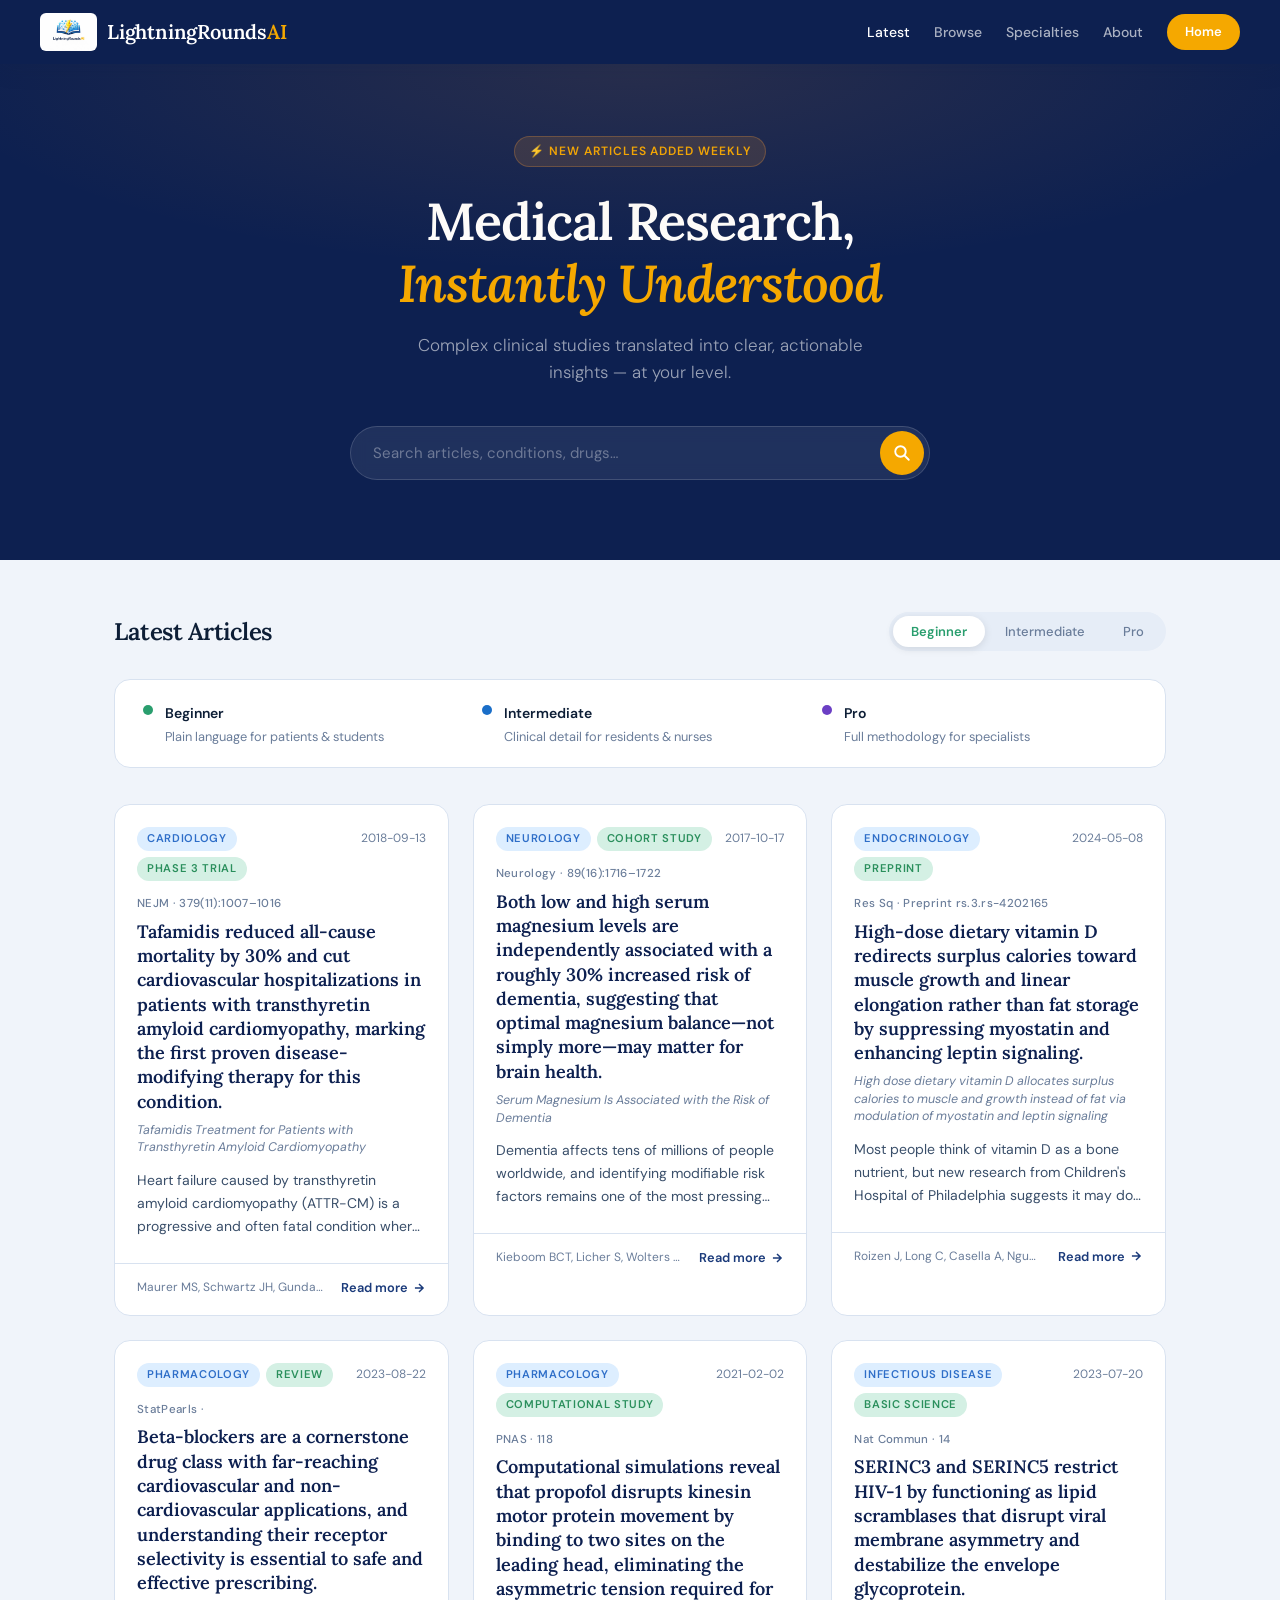
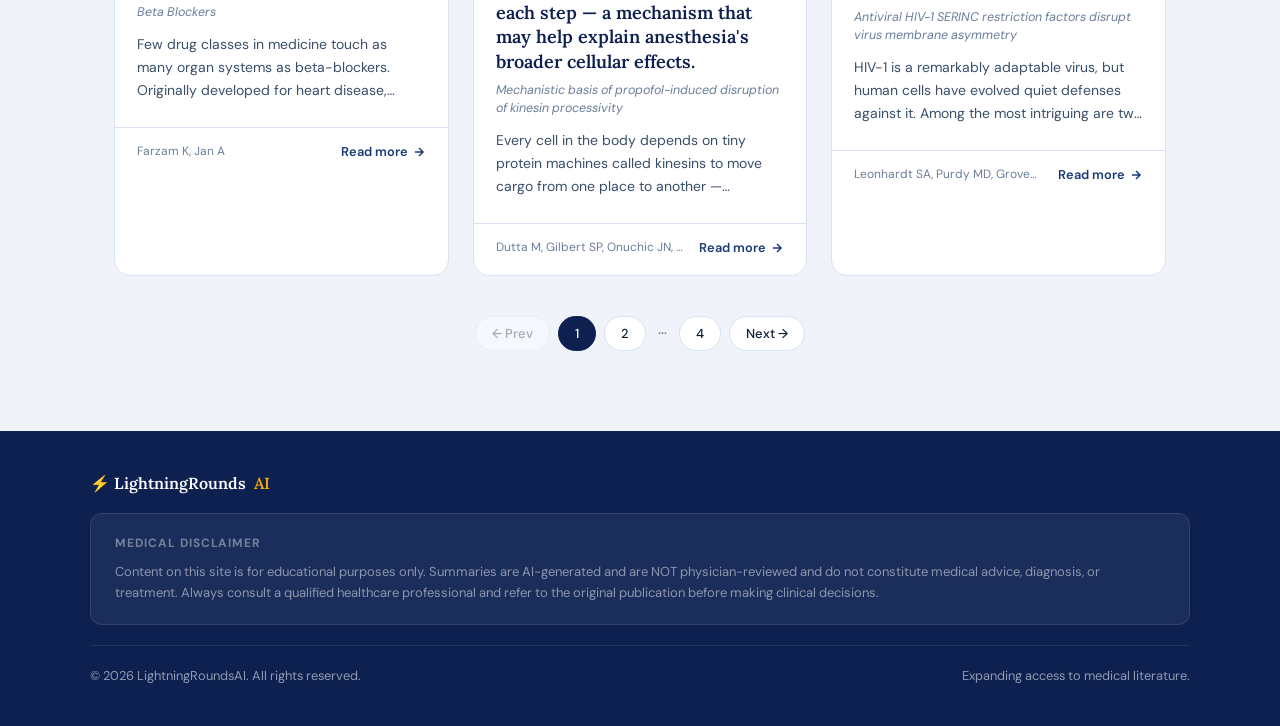
==== commit 1c4443e2: "Update index.html Added Article 24" ====
--- a/index.html
+++ b/index.html
@@ -967,6 +967,30 @@
   },
   context:"Dementia prevention is a global public health priority, and no disease-modifying therapies currently exist. Magnesium is involved in over 300 enzymatic reactions, including those governing synaptic plasticity, glutamate receptor regulation, and neuronal energy metabolism. Prior experimental data suggested neuroprotective roles for magnesium, and some epidemiological work had hinted at links between low magnesium and cognitive decline. However, the Rotterdam Study analysis was among the first large-scale prospective cohort studies to systematically evaluate serum magnesium across its full distribution—revealing a non-linear, U-shaped relationship with dementia that complicates straightforward supplementation narratives and underscores the importance of electrolyte homeostasis in aging brain health.",
   limitations:"Serum magnesium was measured only once at baseline, which may not capture longitudinal fluctuations or dietary changes over time. As an observational cohort study, causality cannot be established, and residual confounding by unmeasured dietary factors or comorbidities remains possible. The precise mechanism linking elevated magnesium to dementia risk is not well understood. Additionally, generalizability may be limited, as the Rotterdam Study cohort is predominantly European in ancestry and older in age."
+},
+
+  {id:24, specialty:"Cardiology", year:"2018", date:"2018-09-13",
+  takeaway:"Tafamidis reduced all-cause mortality by 30% and cut cardiovascular hospitalizations in patients with transthyretin amyloid cardiomyopathy, marking the first proven disease-modifying therapy for this condition.",
+  title:"Tafamidis Treatment for Patients with Transthyretin Amyloid Cardiomyopathy",
+  journal:"New England Journal of Medicine", journalShort:"NEJM",
+  volume:"379(11):1007–1016",
+  doi:"10.1056/NEJMoa1805689", sourceUrl:"https://www.nejm.org/doi/full/10.1056/NEJMoa1805689",
+  authors:"Maurer MS, Schwartz JH, Gundapaneni B, Elliott PM, Merlini G, Waddington-Cruz M, Kristen AV, Grogan M, Witteles R, Damy T, Drachman BM, Shah SJ, Hanna M, Judge DP, Barsdorf AI, Huber P, Patterson TA, Riley S, Schumacher J, Stewart M, Sultan MB, Rapezzi C, for the ATTR-ACT Study Investigators",
+  tags:[{label:"Cardiology",cls:"blue"},{label:"Phase 3 Trial",cls:"green"}], isNew:false,
+  keyPoints:[
+    "441 patients with ATTR cardiomyopathy (wild-type or hereditary) were randomized 2:1:2 to tafamidis 80 mg, tafamidis 20 mg, or placebo over 30 months",
+    "Tafamidis reduced all-cause mortality by 30% relative to placebo (29.5% vs 42.9%; HR 0.70)",
+    "Cardiovascular-related hospitalizations were reduced by 32%, with a rate of 0.48 per year vs 0.70 per year in the placebo group",
+    "Tafamidis also significantly slowed the decline in 6-minute walk distance and Kansas City Cardiomyopathy Questionnaire scores at 30 months",
+    "The drug was well tolerated; adverse event-related discontinuations were less common in the tafamidis group than in placebo"
+  ],
+  summaries:{
+    beginner:"Heart failure caused by transthyretin amyloid cardiomyopathy (ATTR-CM) is a progressive and often fatal condition where a normally harmless protein misfolds and accumulates as toxic deposits in the heart muscle. For years, clinicians had no approved treatment to slow or stop this process. Tafamidis is an oral drug that works by stabilizing the transthyretin protein before it can misfold, preventing further amyloid buildup in the heart. Researchers wanted to know whether tafamidis could actually change outcomes for patients—not just their protein levels. In the ATTR-ACT trial, 441 patients were randomly assigned to take tafamidis or a placebo pill for 30 months. The results were striking. Patients taking tafamidis were significantly less likely to die—about 30% fewer deaths compared to placebo—and were hospitalized for heart-related reasons far less often. They also maintained better walking ability and quality of life. ATTR-ACT established tafamidis as the first drug ever proven to reduce mortality in this disease, fundamentally changing how cardiologists approach ATTR-CM.",
+    intermediate:"ATTR-ACT was a phase 3, international, double-blind, placebo-controlled trial designed to evaluate whether tafamidis—a small-molecule transthyretin stabilizer—could reduce mortality and cardiovascular morbidity in patients with ATTR cardiomyopathy. A total of 441 patients with either wild-type or hereditary (variant) ATTR-CM were randomized in a 2:1:2 ratio to receive tafamidis 80 mg, tafamidis 20 mg, or placebo for 30 months. The primary endpoint was a hierarchical composite of all-cause mortality followed by cardiovascular-related hospitalization frequency, analyzed by the Finkelstein–Schoenfeld method (win ratio 1.70; 95% CI 1.26–2.29). All-cause mortality was 29.5% in the tafamidis group versus 42.9% in placebo (HR 0.70), and cardiovascular hospitalization rates were 0.48 versus 0.70 per year. Tafamidis also significantly attenuated decline in 6-minute walk distance and KCCQ overall score at 30 months. Benefit was consistent across both ATTR subtypes and dose groups, and the safety profile was comparable to placebo.",
+    pro:"ATTR-ACT was a phase 3, multicenter, double-blind, randomized, placebo-controlled trial evaluating tafamidis meglumine (80 mg or 20 mg) versus placebo in 441 patients with symptomatic transthyretin amyloid cardiomyopathy, encompassing both wild-type (ATTRwt) and pathogenic variant (ATTRm) genotypes. The primary composite endpoint hierarchically assessed all-cause mortality then frequency of cardiovascular-related hospitalizations via the Finkelstein–Schoenfeld method, yielding a win ratio of 1.70 (95% CI 1.26–2.29; P=0.0006). Cox proportional hazards modeling confirmed a 30% relative reduction in all-cause mortality (HR 0.70; 95% CI 0.51–0.96), with absolute mortality rates of 29.5% versus 42.9%. Cardiovascular hospitalization rates were reduced from 0.70 to 0.48 per year (RR ratio 0.68; 95% CI 0.56–0.81). Key secondary endpoints demonstrated attenuation of functional decline, with tafamidis-treated patients walking 75.68 m further on the 6-minute walk test (SE ±9.24; P<0.001) and showing a 13.65-point KCCQ-OS advantage (SE ±2.13; P<0.001) at month 30. The mortality benefit emerged at approximately 15–18 months, consistent with tafamidis' gradual mechanism of kinetic TTR tetramer stabilization and consequent reduction in ongoing amyloidogenesis. Efficacy was consistent across both ATTR subtypes and doses, and discontinuation due to adverse events was less common in the tafamidis arm."
+  },
+  context:"At the time of ATTR-ACT's publication, transthyretin amyloid cardiomyopathy was an increasingly recognized but historically untreatable cause of progressive heart failure—particularly in older men and Black Americans carrying the Val122Ile variant. The disease had long been underdiagnosed, and the emergence of non-invasive nuclear imaging (technetium scintigraphy) made diagnosis more accessible, creating urgency for an effective therapy. ATTR-ACT was the first large randomized controlled trial to demonstrate a mortality benefit with any pharmacologic intervention in ATTR-CM. Its results directly supported FDA approval of tafamidis (Vyndaqel/Vyndamax) in 2019 and established transthyretin stabilization as a validated therapeutic strategy, catalyzing further drug development in this space.",
+  limitations:"The trial was funded by Pfizer, with sponsor involvement in trial design, steering committee, and statistical analysis, which introduces potential bias. The patient population was predominantly male and older, limiting generalizability to women and younger patients. The trial did not include patients with advanced NYHA class III–IV heart failure as the primary group, and subgroup analyses by disease stage suggest that treatment benefit was greatest in earlier-stage disease. The 30-month duration, while sufficient to demonstrate mortality benefit, leaves longer-term efficacy and safety data to the extension study. Additionally, the study was conducted largely in patients with biopsy-confirmed disease, and generalizability to those diagnosed non-invasively by imaging alone remains uncertain."
 }
   
 ];
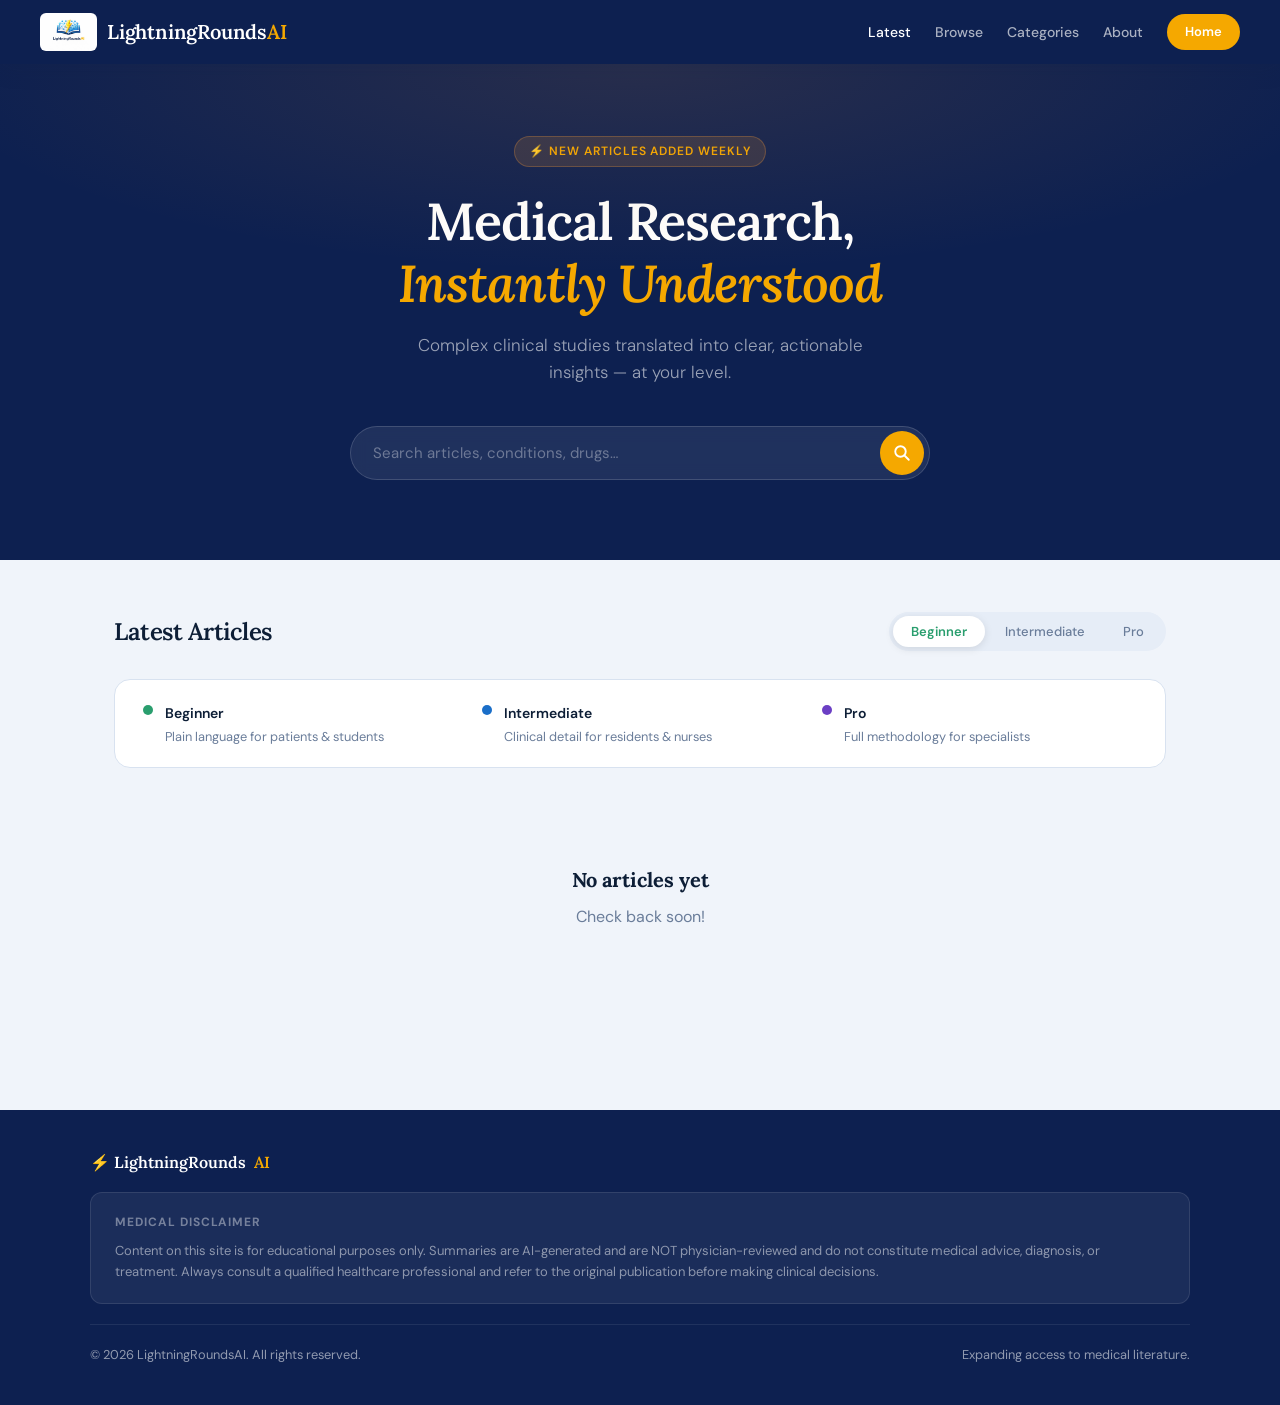
==== commit 52e40665: "multiple pages + categories implimentation" ====
--- a/index.html
+++ b/index.html
@@ -1,288 +1,29 @@
 <!DOCTYPE html>
 <html lang="en">
 <head>
-<meta charset="UTF-8" />
-<meta name="viewport" content="width=device-width, initial-scale=1.0" />
-<title>LightningRoundsAI — Medical Research, Instantly Understood</title>
-<link rel="preconnect" href="https://fonts.googleapis.com" />
-<link href="https://fonts.googleapis.com/css2?family=Lora:ital,wght@0,400;0,600;1,400&family=DM+Sans:wght@300;400;500;600&display=swap" rel="stylesheet" />
-<style>
-  :root {
-    --bg:#f0f4fa; --surface:#ffffff; --navy:#0d2050; --navy-mid:#1a3a7a;
-    --amber:#f5a800; --amber-light:#fff3cc; --muted:#6a7d9a; --border:#d8e2f0;
-    --text:#0d1e36; --pill-bg:#e6edf7;
-    --beginner:#2a9e6e; --intermediate:#1a6ec8; --pro:#6b3fc4;
-    --radius:16px;
-  }
-  *,*::before,*::after{box-sizing:border-box;margin:0;padding:0;}
-  body{font-family:'DM Sans',sans-serif;background:var(--bg);color:var(--text);min-height:100vh;font-size:16px;line-height:1.6;}
-
-  /* ── HEADER ── */
-  header{background:var(--navy);padding:0 40px;display:flex;align-items:center;justify-content:space-between;height:64px;position:sticky;top:0;z-index:200;box-shadow:0 2px 24px rgba(15,33,64,0.18);}
-  .logo{display:flex;align-items:center;gap:10px;text-decoration:none;cursor:pointer;}
-  .logo img{height:38px;width:auto;border-radius:6px;object-fit:contain;}
-  .logo-name{font-family:'Lora',serif;font-size:1.25rem;font-weight:600;color:white;letter-spacing:-0.01em;white-space:nowrap;}
-  .logo-name span{color:var(--amber);}
-  nav{display:flex;gap:24px;align-items:center;}
-  nav a{color:rgba(255,255,255,0.65);text-decoration:none;font-size:0.875rem;font-weight:500;transition:color 0.2s;cursor:pointer;}
-  nav a:hover,nav a.active{color:white;}
-  .nav-cta{background:var(--amber);color:white !important;padding:8px 18px;border-radius:100px;font-weight:600 !important;font-size:0.8125rem !important;transition:background 0.2s,transform 0.15s !important;}
-  .nav-cta:hover{background:#b5722f !important;transform:translateY(-1px);}
-
-  .page{display:none;} .page.active{display:block;}
-
-  /* ── HERO ── */
-  .hero{background:var(--navy);padding:72px 40px 80px;text-align:center;position:relative;overflow:hidden;}
-  .hero::before{content:'';position:absolute;inset:0;background:radial-gradient(ellipse 80% 60% at 50% 0%,rgba(200,129,58,0.15) 0%,transparent 70%);pointer-events:none;}
-  .hero-eyebrow{display:inline-flex;align-items:center;gap:6px;background:rgba(200,129,58,0.18);border:1px solid rgba(200,129,58,0.35);color:var(--amber);font-size:0.75rem;font-weight:600;letter-spacing:0.08em;text-transform:uppercase;padding:5px 14px;border-radius:100px;margin-bottom:24px;}
-  .hero h1{font-family:'Lora',serif;font-size:clamp(2rem,5vw,3.25rem);font-weight:600;color:white;line-height:1.18;max-width:640px;margin:0 auto 18px;letter-spacing:-0.02em;}
-  .hero h1 em{font-style:italic;color:var(--amber);}
-  .hero-sub{color:rgba(255,255,255,0.58);font-size:1.0625rem;max-width:480px;margin:0 auto 40px;font-weight:300;}
-  .search-wrap{max-width:580px;margin:0 auto;position:relative;z-index:2;}
-  .search-wrap input{width:100%;background:rgba(255,255,255,0.08);border:1.5px solid rgba(255,255,255,0.15);color:white;padding:16px 58px 16px 22px;border-radius:100px;font-family:'DM Sans',sans-serif;font-size:0.9375rem;outline:none;transition:border-color 0.2s,background 0.2s;backdrop-filter:blur(8px);}
-  .search-wrap input::placeholder{color:rgba(255,255,255,0.35);}
-  .search-wrap input:focus{border-color:var(--amber);background:rgba(255,255,255,0.12);}
-  .search-btn{position:absolute;right:6px;top:50%;transform:translateY(-50%);background:var(--amber);border:none;border-radius:100px;width:44px;height:44px;cursor:pointer;display:flex;align-items:center;justify-content:center;transition:background 0.2s;}
-  .search-btn:hover{background:#b5722f;}
-  .search-btn svg{width:18px;height:18px;fill:white;}
-
-  main{max-width:1100px;margin:0 auto;padding:52px 24px 80px;}
-
-  .level-bar{display:flex;align-items:center;justify-content:space-between;margin-bottom:28px;flex-wrap:wrap;gap:16px;}
-  .section-title{font-family:'Lora',serif;font-size:1.5rem;font-weight:600;letter-spacing:-0.02em;}
-  .level-switcher{display:flex;background:var(--pill-bg);border-radius:100px;padding:4px;gap:2px;}
-  .level-btn{padding:7px 18px;border:none;background:transparent;border-radius:100px;font-family:'DM Sans',sans-serif;font-size:0.8125rem;font-weight:500;cursor:pointer;transition:all 0.2s;color:var(--muted);}
-  .level-btn.active{background:white;box-shadow:0 2px 8px rgba(0,0,0,0.1);color:var(--text);font-weight:600;}
-  .level-btn.active.beginner{color:var(--beginner);} .level-btn.active.intermediate{color:var(--intermediate);} .level-btn.active.pro{color:var(--pro);}
-
-  .legend{display:flex;gap:24px;background:var(--surface);border:1px solid var(--border);border-radius:var(--radius);padding:20px 28px;margin-bottom:36px;flex-wrap:wrap;}
-  .legend-item{display:flex;align-items:flex-start;gap:12px;flex:1;min-width:180px;}
-  .legend-dot{width:10px;height:10px;border-radius:50%;margin-top:5px;flex-shrink:0;}
-  .legend-text strong{font-size:0.875rem;font-weight:600;} .legend-text p{font-size:0.8rem;color:var(--muted);margin-top:1px;}
-
-  /* ── CARDS ── */
-  .articles{display:grid;grid-template-columns:repeat(auto-fill,minmax(320px,1fr));gap:24px;}
-  .card{background:var(--surface);border-radius:var(--radius);border:1px solid var(--border);overflow:hidden;transition:transform 0.2s,box-shadow 0.2s;animation:fadeUp 0.45s ease both;cursor:pointer;}
-  .card:hover{transform:translateY(-4px);box-shadow:0 12px 40px rgba(15,33,64,0.11);}
-  @keyframes fadeUp{from{opacity:0;transform:translateY(20px)}to{opacity:1;transform:translateY(0)}}
-  .card-header{padding:22px 22px 0;display:flex;align-items:flex-start;justify-content:space-between;gap:12px;}
-  .card-tags{display:flex;gap:6px;flex-wrap:wrap;}
-  .tag{font-size:0.7rem;font-weight:600;letter-spacing:0.06em;text-transform:uppercase;padding:3px 10px;border-radius:100px;background:var(--amber-light);color:var(--amber);}
-  .tag.blue{background:#ddeeff;color:#2e6ec8;} .tag.green{background:#d4f0e4;color:#2a8f5c;}
-  .tag.purple{background:#ecddf7;color:#7b3fc4;} .tag.red{background:#fde8e8;color:#c0392b;}
-  .tag.teal{background:#d0f0f0;color:#1a8080;} .tag.pink{background:#fde8f4;color:#b03080;}
-  .card-date{font-size:0.75rem;color:var(--muted);white-space:nowrap;padding-top:2px;}
-  .card-body{padding:14px 22px 22px;}
-  .card-journal{font-size:0.72rem;color:var(--muted);font-weight:500;letter-spacing:0.03em;margin-bottom:6px;}
-  .card-takeaway{font-family:'Lora',serif;font-size:1.125rem;font-weight:600;line-height:1.35;margin-bottom:8px;color:var(--navy);}
-  .card-real-title{font-size:0.78rem;color:var(--muted);line-height:1.4;margin-bottom:12px;font-style:italic;}
-  .card-summary{font-size:0.875rem;color:#3a4f6a;line-height:1.65;min-height:72px;display:-webkit-box;-webkit-line-clamp:3;-webkit-box-orient:vertical;overflow:hidden;}
-  .card-footer{padding:14px 22px 18px;border-top:1px solid var(--border);display:flex;align-items:center;justify-content:space-between;}
-  .card-authors{font-size:0.75rem;color:var(--muted);overflow:hidden;text-overflow:ellipsis;white-space:nowrap;max-width:65%;}
-  .read-more{font-size:0.8rem;font-weight:600;color:var(--navy-mid);display:flex;align-items:center;gap:4px;transition:gap 0.2s,color 0.2s;background:none;border:none;cursor:pointer;font-family:'DM Sans',sans-serif;flex-shrink:0;}
-  .read-more:hover{color:var(--amber);gap:8px;}
-  .read-more svg{width:14px;height:14px;}
-  .new-badge{background:#e65100;color:white;font-size:0.65rem;font-weight:700;padding:2px 8px;border-radius:100px;letter-spacing:0.05em;text-transform:uppercase;}
-  .no-results{text-align:center;padding:60px 20px;color:var(--muted);grid-column:1/-1;}
-  .no-results h3{font-family:'Lora',serif;font-size:1.25rem;margin-bottom:8px;color:var(--text);}
-
-  /* ── SPECIALTIES PAGE ── */
-  .spec-grid{display:grid;grid-template-columns:repeat(auto-fill,minmax(200px,1fr));gap:16px;margin-top:8px;}
-  .spec-card{background:var(--surface);border:1px solid var(--border);border-radius:var(--radius);padding:24px 20px;cursor:pointer;transition:transform 0.2s,box-shadow 0.2s,border-color 0.2s;animation:fadeUp 0.4s ease both;}
-  .spec-card:hover{transform:translateY(-3px);box-shadow:0 8px 28px rgba(15,33,64,0.1);border-color:var(--amber);}
-  .spec-icon{font-size:1.75rem;margin-bottom:10px;}
-  .spec-card h3{font-family:'Lora',serif;font-size:1rem;font-weight:600;margin-bottom:4px;color:var(--navy);}
-  .spec-card p{font-size:0.8rem;color:var(--muted);margin-bottom:12px;line-height:1.4;}
-  .spec-count{font-size:0.75rem;font-weight:600;color:var(--amber);background:var(--amber-light);padding:3px 10px;border-radius:100px;}
-
-  /* ── MODAL ── */
-  .modal-overlay{position:fixed;inset:0;background:rgba(10,20,40,0.65);z-index:500;display:none;align-items:flex-start;justify-content:center;padding:24px;backdrop-filter:blur(4px);overflow-y:auto;}
-  .modal-overlay.open{display:flex;animation:fadeIn 0.2s ease;}
-  @keyframes fadeIn{from{opacity:0}to{opacity:1}}
-  .modal{background:white;border-radius:20px;max-width:820px;width:100%;margin:auto;position:relative;animation:slideUp 0.28s ease;box-shadow:0 32px 80px rgba(10,20,40,0.28);}
-  @keyframes slideUp{from{opacity:0;transform:translateY(30px)}to{opacity:1;transform:translateY(0)}}
-  .modal-close{position:absolute;top:16px;right:16px;background:rgba(255,255,255,0.15);border:none;border-radius:50%;width:36px;height:36px;cursor:pointer;display:flex;align-items:center;justify-content:center;color:white;z-index:10;transition:background 0.2s;}
-  .modal-close:hover{background:rgba(255,255,255,0.25);}
-  .modal-close svg{width:16px;height:16px;}
-  .modal-head{background:var(--navy);border-radius:20px 20px 0 0;padding:32px 36px 28px;}
-  .modal-head-tags{display:flex;gap:8px;flex-wrap:wrap;margin-bottom:14px;}
-  .modal-title{font-family:'Lora',serif;font-size:1.5rem;font-weight:600;color:white;line-height:1.28;margin-bottom:10px;padding-right:40px;}
-  .modal-meta{font-size:0.8125rem;color:rgba(255,255,255,0.55);line-height:1.5;}
-  .modal-body{padding:32px 36px;}
-  .modal-level-tabs{display:flex;gap:6px;margin-bottom:24px;flex-wrap:wrap;}
-  .modal-level-btn{padding:8px 22px;border-radius:100px;border:1.5px solid var(--border);font-family:'DM Sans',sans-serif;font-size:0.8125rem;font-weight:600;cursor:pointer;background:transparent;color:var(--muted);transition:all 0.2s;}
-  .modal-level-btn.active[data-level="beginner"]{background:#d4f0e4;border-color:#3a9e6e;color:#2a7a55;}
-  .modal-level-btn.active[data-level="intermediate"]{background:#ddeeff;border-color:#2e6ec8;color:#1a5aaa;}
-  .modal-level-btn.active[data-level="pro"]{background:#ecddf7;border-color:#7b3fc4;color:#6230a8;}
-  .modal-summary{font-size:0.9375rem;line-height:1.75;color:#3a4558;margin-bottom:28px;}
-  .modal-section{margin-bottom:24px;}
-  .modal-section h4{font-size:0.75rem;font-weight:700;letter-spacing:0.07em;text-transform:uppercase;color:var(--muted);margin-bottom:12px;}
-  .key-points{list-style:none;display:flex;flex-direction:column;gap:8px;}
-  .key-points li{display:flex;align-items:flex-start;gap:10px;font-size:0.875rem;line-height:1.6;color:#3a4558;}
-  .key-points li::before{content:'';width:6px;height:6px;border-radius:50%;background:var(--amber);margin-top:7px;flex-shrink:0;}
-  .modal-context{background:#f0f4ff;border-left:3px solid var(--navy-mid);padding:14px 18px;border-radius:0 8px 8px 0;font-size:0.875rem;line-height:1.65;color:#3a4558;}
-  .modal-limitations{background:#fff8f0;border-left:3px solid var(--amber);padding:14px 18px;border-radius:0 8px 8px 0;font-size:0.875rem;line-height:1.65;color:#3a4558;}
-  .modal-footer{padding:18px 36px 24px;border-top:1px solid var(--border);display:flex;align-items:center;justify-content:space-between;flex-wrap:wrap;gap:12px;}
-  .modal-doi{font-size:0.8rem;color:var(--muted);}
-  .pubmed-link{display:inline-flex;align-items:center;gap:6px;background:var(--navy);color:white;font-size:0.8125rem;font-weight:600;padding:10px 20px;border-radius:100px;text-decoration:none;transition:background 0.2s,transform 0.15s;}
-  .pubmed-link:hover{background:var(--navy-mid);transform:translateY(-1px);}
-  .pubmed-link svg{width:14px;height:14px;}
-
-  /* ── BROWSE ── */
-  .browse-controls{display:flex;gap:12px;flex-wrap:wrap;align-items:center;margin-bottom:28px;}
-  .browse-search{flex:1;min-width:240px;padding:11px 18px;border:1.5px solid var(--border);border-radius:100px;font-family:'DM Sans',sans-serif;font-size:0.875rem;background:white;outline:none;transition:border-color 0.2s;}
-  .browse-search:focus{border-color:var(--amber);}
-  .browse-select{padding:11px 16px;border:1.5px solid var(--border);border-radius:100px;font-family:'DM Sans',sans-serif;font-size:0.875rem;background:white;outline:none;cursor:pointer;transition:border-color 0.2s;}
-  .browse-select:focus{border-color:var(--amber);}
-
-  /* ── ABOUT ── */
-  .about-wrap{max-width:720px;margin:0 auto;padding:56px 24px 80px;}
-  .about-wrap h2{font-family:'Lora',serif;font-size:2rem;font-weight:600;margin-bottom:18px;letter-spacing:-0.02em;}
-  .about-wrap h3{font-family:'Lora',serif;font-size:1.25rem;font-weight:600;margin:32px 0 10px;}
-  .about-wrap p{font-size:0.9375rem;line-height:1.75;color:#3a4558;margin-bottom:14px;}
-  .about-divider{border:none;border-top:1px solid var(--border);margin:32px 0;}
-  .founders{display:grid;grid-template-columns:1fr 1fr;gap:24px;margin:28px 0;}
-  .founder-card{background:var(--surface);border:1px solid var(--border);border-radius:var(--radius);padding:24px;}
-  .founder-card h4{font-weight:600;margin-bottom:4px;}
-  .founder-card .role{font-size:0.8rem;color:var(--amber);font-weight:600;margin-bottom:10px;letter-spacing:0.04em;text-transform:uppercase;}
-  .founder-card p{font-size:0.875rem;line-height:1.65;color:#5a6a7a;margin:0;}
-  .how-list{display:flex;flex-direction:column;gap:20px;margin:20px 0;}
-  .how-item{display:flex;gap:18px;align-items:flex-start;}
-  .how-num{width:32px;height:32px;background:var(--navy);color:white;border-radius:50%;display:flex;align-items:center;justify-content:center;font-size:0.8125rem;font-weight:700;flex-shrink:0;margin-top:2px;}
-  .how-text h4{font-weight:600;margin-bottom:4px;} .how-text p{font-size:0.875rem;color:#5a6a7a;margin:0;}
-
-  /* ── PAGINATION ── */
-  .pagination{display:flex;gap:8px;justify-content:center;margin-top:40px;flex-wrap:wrap;}
-  .page-btn{padding:8px 16px;border:1.5px solid var(--border);border-radius:100px;background:white;font-family:'DM Sans',sans-serif;font-size:0.8125rem;font-weight:500;cursor:pointer;transition:all 0.2s;color:var(--text);}
-  .page-btn.active{background:var(--navy);border-color:var(--navy);color:white;}
-  .page-btn:hover:not(.active){border-color:var(--navy);color:var(--navy);}
-  .page-btn:disabled{opacity:0.35;cursor:default;}
-
-  /* ── DISCLAIMER FOOTER ── */
-  .site-footer{background:var(--navy);color:rgba(255,255,255,0.55);padding:40px;margin-top:0;}
-  .footer-inner{max-width:1100px;margin:0 auto;}
-  .footer-logo{font-family:'Lora',serif;font-size:1rem;font-weight:600;color:white;margin-bottom:16px;display:flex;align-items:center;gap:8px;}
-  .footer-logo span{color:var(--amber);}
-  .disclaimer-box{background:rgba(255,255,255,0.06);border:1px solid rgba(255,255,255,0.1);border-radius:12px;padding:20px 24px;margin-bottom:20px;}
-  .disclaimer-box h4{font-size:0.75rem;font-weight:700;letter-spacing:0.08em;text-transform:uppercase;color:rgba(255,255,255,0.4);margin-bottom:8px;}
-  .disclaimer-box p{font-size:0.8125rem;line-height:1.65;color:rgba(255,255,255,0.5);margin:0;}
-  .footer-bottom{display:flex;justify-content:space-between;align-items:center;flex-wrap:wrap;gap:12px;padding-top:20px;border-top:1px solid rgba(255,255,255,0.08);font-size:0.8rem;}
-
-  /* ── TABLET ── */
-  @media(max-width:900px){
-    main{padding:36px 20px 60px;}
-    .articles{grid-template-columns:repeat(auto-fill,minmax(280px,1fr));gap:18px;}
-    .about-wrap{padding:40px 20px 60px;}
-    .modal-body{padding:28px 28px;}
-    .modal-head{padding:28px 28px 24px;}
-    .modal-footer{padding:16px 28px 20px;}
-    .spec-grid{grid-template-columns:repeat(auto-fill,minmax(170px,1fr));}
-    .site-footer{padding:32px 24px;}
-  }
-
-  /* ── MOBILE ── */
-  @media(max-width:640px){
-    /* Header */
-    header{padding:0 16px;height:56px;}
-    .logo img{height:30px;}
-    .logo-name{font-size:0.95rem;}
-    nav{gap:10px;}
-    nav a{font-size:0.8rem;}
-    .nav-cta{padding:6px 12px;font-size:0.75rem !important;}
-
-    /* Hero */
-    .hero{padding:40px 16px 48px;}
-    .hero h1{font-size:clamp(1.6rem,7vw,2.4rem);}
-    .hero-sub{font-size:0.9375rem;margin-bottom:28px;}
-    .search-wrap input{padding:13px 52px 13px 18px;font-size:0.875rem;}
-    .search-btn{width:38px;height:38px;}
-
-    /* Main layout */
-    main{padding:28px 14px 52px;}
-
-    /* Level bar */
-    .level-bar{flex-direction:column;align-items:flex-start;gap:12px;margin-bottom:20px;}
-    .section-title{font-size:1.25rem;}
-    .level-switcher{width:100%;}
-    .level-btn{flex:1;text-align:center;padding:7px 10px;font-size:0.775rem;}
-
-    /* Legend */
-    .legend{padding:14px 16px;gap:12px;margin-bottom:24px;}
-    .legend-item{min-width:140px;}
-    .legend-text strong{font-size:0.8rem;}
-    .legend-text p{font-size:0.74rem;}
-
-    /* Cards */
-    .articles{grid-template-columns:1fr;gap:14px;}
-    .card-header{padding:16px 16px 0;}
-    .card-body{padding:12px 16px 16px;}
-    .card-takeaway{font-size:1rem;}
-    .card-footer{padding:12px 16px 14px;}
-
-    /* Browse */
-    .browse-controls{flex-direction:column;gap:10px;}
-    .browse-search,.browse-select{width:100%;min-width:unset;}
-
-    /* Specialties */
-    .spec-grid{grid-template-columns:repeat(2,1fr);gap:12px;}
-    .spec-card{padding:18px 14px;}
-    .spec-icon{font-size:1.5rem;margin-bottom:8px;}
-    .spec-card h3{font-size:0.9rem;}
-    .spec-card p{font-size:0.75rem;}
-
-    /* Modal */
-    .modal-overlay{padding:0;}
-    .modal{border-radius:16px 16px 0 0;margin:auto 0 0 0;max-height:92vh;overflow-y:auto;animation:slideUpMobile 0.3s ease;}
-    @keyframes slideUpMobile{from{opacity:0;transform:translateY(100%)}to{opacity:1;transform:translateY(0)}}
-    .modal-head{padding:20px 18px 16px;border-radius:16px 16px 0 0;}
-    .modal-title{font-size:1.2rem;padding-right:36px;}
-    .modal-body{padding:20px 18px;}
-    .modal-level-tabs{gap:6px;}
-    .modal-level-btn{padding:7px 14px;font-size:0.775rem;}
-    .modal-footer{padding:14px 18px 20px;flex-direction:column;align-items:flex-start;gap:10px;}
-    .modal-summary{font-size:0.875rem;}
-    .pubmed-link{width:100%;justify-content:center;}
-
-    /* About */
-    .about-wrap{padding:28px 14px 52px;}
-    .about-wrap h2{font-size:1.5rem;}
-    .about-wrap h3{font-size:1.1rem;}
-    .founders{grid-template-columns:1fr;gap:14px;}
-    .founder-card{padding:18px;}
-
-    /* Pagination */
-    .pagination{gap:6px;margin-top:28px;}
-    .page-btn{padding:7px 13px;font-size:0.775rem;}
-
-    /* Footer */
-    .site-footer{padding:28px 16px;}
-    .footer-bottom{flex-direction:column;align-items:flex-start;gap:8px;font-size:0.75rem;}
-  }
-
-  /* ── VERY SMALL SCREENS ── */
-  @media(max-width:360px){
-    nav a:not(.nav-cta){display:none;}
-    .spec-grid{grid-template-columns:1fr;}
-  }
-</style>
+  <meta charset="UTF-8" />
+  <meta name="viewport" content="width=device-width, initial-scale=1.0" />
+  <link rel="preconnect" href="https://fonts.googleapis.com" />
+  <link href="https://fonts.googleapis.com/css2?family=Lora:ital,wght@0,400;0,600;1,400&family=DM+Sans:wght@300;400;500;600&display=swap" rel="stylesheet" />
+  <link rel="stylesheet" href="styles.css" />
+  <title>LightningRoundsAI — Latest Articles</title>
 </head>
 <body>
 
 <!-- ── HEADER ── -->
 <header>
-  <a class="logo" onclick="showPage('home')">
+  <a class="logo" href="index.html">
     <img src="[data-uri]" alt="LightningRoundsAI Logo" />
     <span class="logo-name">LightningRounds<span>AI</span></span>
   </a>
   <nav>
-    <a onclick="showPage('home')" id="nav-home" class="active">Latest</a>
-    <a onclick="showPage('browse')" id="nav-browse">Browse</a>
-    <a onclick="showPage('specialties')" id="nav-specialties">Specialties</a>
-    <a onclick="showPage('about')" id="nav-about">About</a>
-    <a class="nav-cta" onclick="showPage('home')">Home</a>
+    <a href="index.html" id="nav-home">Latest</a>
+    <a href="browse.html" id="nav-browse">Browse</a>
+    <a href="categories.html" id="nav-categories">Categories</a>
+    <a href="about.html" id="nav-about">About</a>
+    <a class="nav-cta" href="index.html">Home</a>
   </nav>
 </header>
-
 <!-- ── MODAL ── -->
 <div class="modal-overlay" id="modal-overlay" onclick="closeModalOutside(event)">
   <div class="modal">
@@ -320,98 +61,36 @@
   </div>
 </div>
 
-<!-- ── PAGE: HOME ── -->
-<div class="page active" id="page-home">
-  <div class="hero">
-    <div class="hero-eyebrow">⚡ New articles added weekly</div>
-    <h1>Medical Research,<br><em>Instantly Understood</em></h1>
-    <p class="hero-sub">Complex clinical studies translated into clear, actionable insights — at your level.</p>
-    <div class="search-wrap">
-      <input type="text" id="hero-search" placeholder="Search articles, conditions, drugs…" onkeydown="if(event.key==='Enter')handleHeroSearch(this.value)" />
-      <button class="search-btn" onclick="handleHeroSearch(document.getElementById('hero-search').value)">
-        <svg viewBox="0 0 24 24"><path d="M21 21l-6-6m2-5a7 7 0 11-14 0 7 7 0 0114 0z" fill="none" stroke="white" stroke-width="2.5" stroke-linecap="round"/></svg>
-      </button>
+<div class="hero">
+  <div class="hero-eyebrow">⚡ New articles added weekly</div>
+  <h1>Medical Research,<br><em>Instantly Understood</em></h1>
+  <p class="hero-sub">Complex clinical studies translated into clear, actionable insights — at your level.</p>
+  <div class="search-wrap">
+    <input type="text" id="hero-search" placeholder="Search articles, conditions, drugs…"
+      onkeydown="if(event.key==='Enter')handleHeroSearch(this.value)" />
+    <button class="search-btn" onclick="handleHeroSearch(document.getElementById('hero-search').value)">
+      <svg viewBox="0 0 24 24"><path d="M21 21l-6-6m2-5a7 7 0 11-14 0 7 7 0 0114 0z" fill="none" stroke="white" stroke-width="2.5" stroke-linecap="round"/></svg>
+    </button>
+  </div>
+</div>
+
+<main>
+  <div class="level-bar">
+    <h2 class="section-title">Latest Articles</h2>
+    <div class="level-switcher">
+      <button class="level-btn active beginner" onclick="switchLevel('beginner')">Beginner</button>
+      <button class="level-btn intermediate" onclick="switchLevel('intermediate')">Intermediate</button>
+      <button class="level-btn pro" onclick="switchLevel('pro')">Pro</button>
     </div>
   </div>
-  <main>
-    <div class="level-bar">
-      <h2 class="section-title">Latest Articles</h2>
-      <div class="level-switcher">
-        <button class="level-btn active beginner" onclick="switchLevel('beginner')">Beginner</button>
-        <button class="level-btn intermediate" onclick="switchLevel('intermediate')">Intermediate</button>
-        <button class="level-btn pro" onclick="switchLevel('pro')">Pro</button>
-      </div>
-    </div>
-    <div class="legend">
-      <div class="legend-item"><div class="legend-dot" style="background:var(--beginner)"></div><div class="legend-text"><strong>Beginner</strong><p>Plain language for patients &amp; students</p></div></div>
-      <div class="legend-item"><div class="legend-dot" style="background:var(--intermediate)"></div><div class="legend-text"><strong>Intermediate</strong><p>Clinical detail for residents &amp; nurses</p></div></div>
-      <div class="legend-item"><div class="legend-dot" style="background:var(--pro)"></div><div class="legend-text"><strong>Pro</strong><p>Full methodology for specialists</p></div></div>
-    </div>
-    <div class="articles" id="home-articles"></div>
-    <div class="pagination" id="home-pagination"></div>
-  </main>
-</div>
-
-<!-- ── PAGE: BROWSE ── -->
-<div class="page" id="page-browse">
-  <main>
-    <div class="level-bar">
-      <h2 class="section-title">Browse All Articles</h2>
-      <div class="level-switcher">
-        <button class="level-btn active beginner" onclick="switchLevel('beginner')">Beginner</button>
-        <button class="level-btn intermediate" onclick="switchLevel('intermediate')">Intermediate</button>
-        <button class="level-btn pro" onclick="switchLevel('pro')">Pro</button>
-      </div>
-    </div>
-    <div class="browse-controls">
-      <input class="browse-search" id="browse-search" type="text" placeholder="Search articles…" oninput="currentPage.browse=1;renderBrowse()" />
-      <select class="browse-select" id="browse-specialty" onchange="currentPage.browse=1;renderBrowse()">
-        <option value="">All Specialties</option>
-      </select>
-      <select class="browse-select" id="browse-year" onchange="currentPage.browse=1;renderBrowse()">
-        <option value="">All Years</option>
-        <option value="2026">2026</option>
-        <option value="2025">2025</option>
-      </select>
-    </div>
-    <div class="articles" id="browse-articles"></div>
-    <div class="pagination" id="browse-pagination"></div>
-  </main>
-</div>
-
-<!-- ── PAGE: SPECIALTIES ── -->
-<div class="page" id="page-specialties">
-  <main>
-    <div class="level-bar">
-      <h2 class="section-title">Browse by Specialty</h2>
-    </div>
-    <div class="spec-grid" id="spec-grid"></div>
-  </main>
-</div>
-
-<!-- ── PAGE: ABOUT ── -->
-<div class="page" id="page-about">
-  <div class="about-wrap">
-    <h2>About LightningRoundsAI</h2>
-    <p>LightningRoundsAI was started by two pre-medical students at the University of Miami who believe that access to medical literature shouldn't be limited to those who already speak the language of medicine.</p>
-    <p>Our mission is simple: <strong>expand access to medical literature</strong> by translating complex studies into clear, tiered summaries that meet readers where they are — whether you're a curious patient, a pre-med student, or a clinician reviewing your own field.</p>
-    <hr class="about-divider"/>
-    <h3>How It Works</h3>
-    <div class="how-list">
-      <div class="how-item"><div class="how-num">1</div><div class="how-text"><h4>We curate the research</h4><p>We monitor high-impact journals — NEJM, Lancet, JAMA, BMJ, and more — selecting studies that matter clinically.</p></div></div>
-      <div class="how-item"><div class="how-num">2</div><div class="how-text"><h4>AI drafts the summaries</h4><p>Our AI generates three-level summaries tuned to different knowledge levels, with clinical context and key points.</p></div></div>
-      <div class="how-item"><div class="how-num">3</div><div class="how-text"><h4>We review &amp; verify</h4><p>Every summary is reviewed before publication to ensure accuracy and clarity.</p></div></div>
-    </div>
-    <hr class="about-divider"/>
-    <h3>The Founders</h3>
-    <div class="founders">
-      <div class="founder-card"><h4>Ryan Lee</h4><div class="role">Co-Founder</div><p>Pre-medical public health student at the University of Miami with a background in laboratory research and volunteer work. His experience across both the scientific and community sides of healthcare shaped his belief that medical knowledge should be open and understandable to everyone — a mission he shares with Trevor in building LightningRoundsAI.</p></div>
-      <div class="founder-card"><h4>Trevor Spinelli</h4><div class="role">Co-Founder</div><p>Pre-medical neuroscience student at the University of Miami and a certified EMT. His hands-on experience in emergency medicine and curiosity about the science behind it inspired him to co-found LightningRoundsAI — with a simple hope that medical literature could be accessible to anyone who wants to learn, not just those already inside the system.</p></div>
-    </div>
-    <hr class="about-divider"/>
-    <p style="font-size:0.8125rem;color:var(--muted);line-height:1.7;"><strong>Medical Disclaimer:</strong> LightningRoundsAI summaries are for educational purposes only and do not constitute medical advice. Always refer to the original publication and consult a qualified clinician before making clinical decisions.</p>
+  <div class="legend">
+    <div class="legend-item"><div class="legend-dot" style="background:var(--beginner)"></div><div class="legend-text"><strong>Beginner</strong><p>Plain language for patients &amp; students</p></div></div>
+    <div class="legend-item"><div class="legend-dot" style="background:var(--intermediate)"></div><div class="legend-text"><strong>Intermediate</strong><p>Clinical detail for residents &amp; nurses</p></div></div>
+    <div class="legend-item"><div class="legend-dot" style="background:var(--pro)"></div><div class="legend-text"><strong>Pro</strong><p>Full methodology for specialists</p></div></div>
   </div>
-</div>
+  <div class="articles" id="home-articles"></div>
+  <div class="pagination" id="home-pagination"></div>
+</main>
 
 <!-- ── FOOTER ── -->
 <footer class="site-footer">
@@ -428,824 +107,32 @@
   </div>
 </footer>
 
+<script src="app.js"></script>
 <script>
-// ═══════════════════════════════════════════════════════
-// STATE
-// ═══════════════════════════════════════════════════════
-let globalLevel = 'beginner';
-let openArticleId = null;
-const PER_PAGE = 6;
-const currentPage = { home: 1, browse: 1 };
+  // Mark active nav link
+  document.getElementById('nav-home').classList.add('active');
 
-// ═══════════════════════════════════════════════════════
-// ARTICLES DATA
-// ═══════════════════════════════════════════════════════
-const articles = [
-{id:1, specialty:"Oncology", year:"2026", date:"Feb 27, 2026",
-  takeaway:"The first drug to reactivate a mutant tumor suppressor (p53) shows real responses in solid tumors",
-  title:"Idasanutlin and p53 Reactivation in Solid Tumors — PYNNACLE Phase 1",
-  journal:"New England Journal of Medicine", journalShort:"NEJM",
-  volume:"Vol. 394, No. 9",
-  doi:"10.1056/NEJMoa2508820", sourceUrl:"https://www.nejm.org/doi/full/10.1056/NEJMoa2508820",
-  authors:"Dumbrava EI, Rodon J, Borad MJ, et al. MD Anderson Cancer Center, Houston, TX.",
-  tags:[{label:"Oncology",cls:"red"},{label:"Phase 1 Trial",cls:"blue"}], isNew:true,
-  keyPoints:[
-    "APR-246 (eprenetapopt) reactivates mutant p53 Y220C — a previously 'undruggable' tumor suppressor mutation",
-    "Overall response rate of 20% in heavily pretreated patients with solid tumors",
-    "In KRAS wild-type patients at optimal doses, response rate climbed to 30%",
-    "The recommended Phase 2 dose is 2000 mg once daily taken with food",
-    "Phase 2 interim data show 34% ORR overall and 46% in ovarian cancer — an NDA submission is planned for Q1 2027"
-  ],
-  summaries:{
-    beginner:"For decades, a gene called TP53 — often called the 'guardian of the genome' — has been mutated in roughly half of all human cancers, and scientists could not find a drug to fix it. This Phase 1 trial tested a new drug called APR-246 (eprenetapopt) that physically reshapes the broken p53 protein back into its working form. In 77 patients with advanced solid tumors who had already failed multiple prior treatments, 20% had their tumors shrink. For patients whose tumors lacked a second mutation (called KRAS), the response rate was 30%. These results are the first time any drug has successfully 'fixed' a mutant tumor suppressor in humans, and a Phase 2 trial is already showing even more promise.",
-    intermediate:"The PYNNACLE Phase 1 trial tested APR-246 (eprenetapopt), a small molecule that refolds the TP53 Y220C mutant protein into its wild-type conformation, restoring transcriptional function. In 77 heavily pretreated patients across 8 dose cohorts, the maximum tolerated dose was 1500 mg BID and the recommended Phase 2 dose was 2000 mg QD with food. Overall response rate was 20%; in KRAS wild-type patients receiving ≥1150 mg QD, ORR reached 30%. All confirmed responders were KRAS wild-type. Grade ≥3 treatment-related adverse events occurred in 38% of patients, with anemia being most common. Phase 2 interim data (data cutoff Sep 4, 2025) showed 34% ORR overall and 46% in platinum-resistant ovarian cancer.",
-    pro:"PYNNACLE Phase 1 (NCT04585750) was an open-label, multicenter, single-arm dose-escalation and dose-optimization trial in patients with locally advanced or metastatic solid tumors harboring TP53 Y220C. Primary objectives: MTD and RP2D. n=77, eight dose cohorts (150–2500 mg QD and 1500 mg BID). MTD: 1500 mg BID; RP2D: 2000 mg QD with food. ORR 20% (15/77) full population; in KRAS WT patients at ≥1150 mg QD, ORR 30%. All confirmed responders were KRAS WT. Grade ≥3 TRAEs in 38%; anemia (16%) most common grade ≥3 event. cDNA and p53 transcriptional target analyses confirmed selective on-target binding. Phase 2 (basket, registrational) ongoing; interim ORR 34% overall and 46% in ovarian cancer (data cutoff Sep 4, 2025). NDA submission planned Q1 2027 for platinum-resistant/refractory ovarian cancer. An editorial in the same issue by Xin Lu (Ludwig Institute/Oxford; DOI 10.1056/NEJMe2516747) contextualizes the biology."
-  },
-  context:"This trial represents the first successful clinical proof-of-concept for pharmacological reactivation of a mutant tumor suppressor. TP53 mutations have been considered undruggable for over four decades. The Y220C-specific mechanism — exploiting a unique structural pocket — offers a potential template for targeting other TP53 hotspot mutations.",
-  limitations:"Single-arm design; no comparator. Histology-specific efficacy analyses limited by small subgroup sizes. No companion diagnostic yet approved. Resistance mechanisms (acquired TP53 alterations) already under characterization. Phase 2 data required before regulatory conclusions."
-},
+  // Hero search → redirect to browse with query param
+  function handleHeroSearch(val) {
+    if (val.trim()) {
+      window.location.href = 'browse.html?q=' + encodeURIComponent(val.trim());
+    }
+  }
 
-{id:2, specialty:"Clinical Case", year:"2026", date:"Feb 26, 2026",
-  takeaway:"Measles is back — here's what it looks like in a real patient",
-  title:"Primary Measles Infection",
-  journal:"New England Journal of Medicine", journalShort:"NEJM",
-  volume:"Vol. 394, No. 9 (Images in Clinical Medicine)",
-  doi:"10.1056/NEJMicm2514397", sourceUrl:"https://www.nejm.org/doi/full/10.1056/NEJMicm2514397",
-  authors:"Lammer M, Böckle BC. Medical University of Innsbruck, Austria.",
-  tags:[{label:"Clinical Case",cls:"teal"},{label:"Infectious Disease",cls:"blue"}], isNew:true,
-  keyPoints:[
-    "Classic measles presents with fever, cough, coryza, and conjunctivitis before the characteristic rash",
-    "The maculopapular rash starts on the face and spreads downward over three to four days",
-    "Koplik spots inside the cheek are pathognomonic but transient and easily missed",
-    "Measles is highly contagious and entirely preventable with two doses of the MMR vaccine",
-    "Global measles cases are rising as vaccination rates have declined in multiple countries"
-  ],
-  summaries:{
-    beginner:"This clinical case from the New England Journal of Medicine documents a previously healthy adult who presented with fever, nausea, and vomiting followed by a characteristic skin rash. The photographs and clinical description are consistent with primary measles — a highly contagious viral infection that is entirely preventable through vaccination. This case is a timely reminder that measles, once nearly eliminated in many countries, is returning as vaccination rates fall. The case helps clinicians recognize what measles looks like so they can respond quickly to prevent transmission.",
-    intermediate:"This Images in Clinical Medicine case from the Medical University of Innsbruck documents primary measles (Morbillivirus hominis infection) in an adult, illustrating the characteristic maculopapular exanthem — minute macules and subtly elevated papules beginning at the hairline and spreading cephalocaudally over three to four days. The prodromal phase (fever, cough, coryza, conjunctivitis) precedes the exanthem by two to four days; Koplik spots on the buccal mucosa are pathognomonic but transient. This case is clinically significant given renewed measles outbreaks across Europe and the US linked to declining MMR coverage. It was published in the same NEJM issue alongside a companion case on Subacute Sclerosing Panencephalitis after Measles (NEJMicm2504828) to illustrate the full spectrum of measles-related disease.",
-    pro:"Images in Clinical Medicine case (NEJM Vol. 394 No. 9, Feb 26 2026; DOI 10.1056/NEJMicm2514397). Authors: Maximilian Lammer MD and Barbara C. Böckle MD, Medical University of Innsbruck, Austria. Clinical presentation: adult with 5-day prodrome (fever, nausea, vomiting) followed by two-day maculopapular exanthem, consistent with the typical 10–14 day incubation and prodromal triad of measles. Exanthem morphology represents type IV T-cell-mediated hypersensitivity to viral antigen in skin. Differential: rubella, roseola (HHV-6/7), enteroviral exanthem, scarlet fever, drug reaction. Diagnosis confirmed by measles IgM serology or RT-PCR of nasopharyngeal secretions. Published in context of WHO-reported global measles resurgence driven by waning MMR coverage and pandemic-era vaccination disruptions."
-  },
-  context:"Published alongside the companion SSPE case (NEJMicm2504828) in the same issue, these two cases together illustrate the acute and chronic neurological burden of measles across the spectrum of disease.",
-  limitations:"Single clinical case for educational purposes. No systematic data or statistical analysis — the Images in Clinical Medicine format is specifically designed to teach pattern recognition from illustrative cases."
-},
+  function renderHome() {
+    const container = document.getElementById('home-articles');
+    if (!container) return;
+    const sorted = [...articles].sort((a,b) => b.id - a.id);
+    const total = sorted.length;
+    const start = (currentPage.home - 1) * PER_PAGE;
+    const page = sorted.slice(start, start + PER_PAGE);
+    container.innerHTML = page.length
+      ? page.map((a,i) => cardHTML(a, i * 60)).join('')
+      : `<div class="no-results"><h3>No articles yet</h3><p>Check back soon!</p></div>`;
+    renderPagination('home-pagination', total, 'home');
+  }
 
-{id:3, specialty:"Clinical Case", year:"2026", date:"Feb 26, 2026",
-  takeaway:"A childhood measles infection returned as a fatal brain disease 6 years later",
-  title:"Subacute Sclerosing Panencephalitis after Measles Infection",
-  journal:"New England Journal of Medicine", journalShort:"NEJM",
-  volume:"Vol. 394, No. 9 (Images in Clinical Medicine)",
-  doi:"10.1056/NEJMicm2504828", sourceUrl:"https://www.nejm.org/doi/full/10.1056/NEJMicm2504828",
-  authors:"Kung MS, Crawford JR. Children's Hospital of Orange County, Orange, CA.",
-  tags:[{label:"Clinical Case",cls:"teal"},{label:"Neurology",cls:"purple"}], isNew:true,
-  keyPoints:[
-    "SSPE is a rare but invariably fatal brain disease caused by persistent measles virus in the CNS",
-    "Emerges 5–10 years after measles infection, most commonly in children who had measles before age 2",
-    "Presents with progressive cognitive deterioration, characteristic myoclonic jerks, and seizures",
-    "Can occur even after an apparently uncomplicated measles illness",
-    "There is no cure — MMR vaccination is the only prevention"
-  ],
-  summaries:{
-    beginner:"Most people think of measles as a childhood rash that resolves and causes no lasting harm. This case reveals a devastating exception. A 7-year-old boy who contracted measles at 7 months of age — before he was old enough for the MMR vaccine — developed a rare condition called Subacute Sclerosing Panencephalitis, or SSPE. Years after his measles infection seemed to resolve, the virus had been silently persisting in his brain. When SSPE emerged, he began losing his memory and thinking abilities, then developed seizures. SSPE is always fatal and has no cure. This case powerfully illustrates why measles vaccination matters — not just to prevent the immediate illness, but to prevent a catastrophic neurological disease that can strike years later.",
-    intermediate:"SSPE is a rare progressive and universally fatal encephalitis caused by the persistence of defective measles virus (hypermutated M protein) in CNS neurons and glial cells. This NEJM case documents a 7-year-old with a three-month history of cognitive decline and new-onset seizures who had contracted measles at 7 months of age. SSPE typically manifests 5–10 years after acute measles and progresses through four stages: behavioral/cognitive changes → stereotyped myoclonic jerks (Radermecker EEG complexes) → autonomic dysfunction → coma and death. Diagnosis requires: characteristic clinical course, EEG periodic synchronous discharges, elevated CSF measles IgG, and MRI with bilateral periventricular white matter changes. Risk is highest in children infected before 2 years, with incidence up to 1:1,700 in those infected before 5 years. Published alongside the companion primary measles case (NEJMicm2514397) to illustrate the full measles disease spectrum.",
-    pro:"Images in Clinical Medicine (NEJM Vol. 394 No. 9, Feb 26 2026; DOI 10.1056/NEJMicm2504828). Authors: Michael S. Kung MD and John Ross Crawford MD, Children's Hospital of Orange County, Orange, CA. Patient: 7-year-old male, measles acquired at 7 months of age (pre-vaccination window), SSPE onset 6+ years later. Pathogenesis: defective measles virus replication in CNS due to hypermutated M and F genes prevents virion budding, enabling immune evasion and persistent infection. Neuropathology: Cowdry type A eosinophilic intranuclear inclusion bodies; perivascular lymphocytic infiltration; reactive gliosis. Staging: four stages per modified Jabbour criteria. Diagnostic criteria met: cognitive deterioration, Radermecker complexes on EEG, elevated CSF:serum measles IgG ratio, multifocal periventricular MRI signal change. No disease-modifying therapy proven effective; intraventricular IFN-α and oral isoprinosine used in some cases without proven mortality benefit. SSPE incidence estimates: 1:1,700 children infected before 5 years (highest in those infected before 12 months)."
-  },
-  context:"SSPE incidence is rising globally in correlation with measles resurgence. Children infected before 12 months — too young for the first MMR dose — face the highest lifetime risk. The two companion measles cases in NEJM Vol. 394 No. 9 form an implicit public health statement at a time when global vaccination coverage has declined.",
-  limitations:"Single clinical case for educational purposes. SSPE incidence statistics cited derive from separate epidemiological studies."
-},
-
-{id:4, specialty:"AI / Digital Health", year:"2026", date:"Jan 22, 2026",
-  takeaway:"Most clinical AI tools are evaluated wrong — here's what should replace accuracy metrics",
-  title:"Designing Clinically Useful AI: A Blueprint for Impact",
-  journal:"NEJM AI", journalShort:"NEJM AI",
-  volume:"Vol. 3, No. 2",
-  doi:"10.1056/AIp2500808", sourceUrl:"https://ai.nejm.org/doi/full/10.1056/AIp2500808",
-  authors:"Parsa S, Keyes T, Dash D, Char D, et al. Stanford University School of Medicine.",
-  tags:[{label:"AI / Digital Health",cls:"blue"},{label:"Perspective",cls:""}], isNew:true,
-  keyPoints:[
-    "Most clinical AI studies measure technical accuracy, but accuracy alone does not predict clinical usefulness",
-    "A framework of 'clinical utility' requires measuring whether AI changes decisions and improves outcomes",
-    "Workflow integration and clinician trust are as important as model performance",
-    "Prospective randomized trials of AI tools are rare but necessary for adoption",
-    "Regulatory approval does not guarantee clinical benefit — post-market surveillance is essential"
-  ],
-  summaries:{
-    beginner:"When a new medical AI tool is tested, researchers usually measure how often it gives the right answer. But this perspective from Stanford argues that being accurate is not the same as being useful. A radiology AI might correctly detect 95% of fractures in a test dataset — but if radiologists ignore it, distrust it, or if it slows down their workflow, it provides no real benefit. The authors lay out a framework for how AI tools in medicine should actually be evaluated: by whether they improve patient outcomes, fit into clinical workflows, and earn the trust of the people using them.",
-    intermediate:"This Stanford perspective argues that the dominant paradigm of evaluating clinical AI by technical accuracy metrics (AUC, sensitivity, specificity) is fundamentally misaligned with clinical impact. The authors propose a three-tier framework: (1) technical performance — necessary but insufficient; (2) clinical utility — does the AI change management in a meaningful way?; (3) health outcomes — does it improve morbidity, mortality, or cost? They highlight that FDA clearance certifies safety and efficacy of the AI as a device, but does not require evidence of clinical benefit in practice. The authors call for prospective randomized trials and real-world outcome studies as prerequisites for institutional adoption.",
-    pro:"This perspective (NEJM AI, Vol. 3 No. 2, Jan 22 2026; DOI 10.1056/AIp2500808) from the Stanford Clinical Excellence Research Center articulates a clinical utility framework for AI evaluation. Key argument: the prevalent use of retrospective dataset benchmarking with discriminative statistics (AUC, F1, sensitivity/specificity) creates a systematic gap between regulatory clearance and clinical impact. The authors define three evaluation domains: algorithmic performance (necessary condition), decision impact (does the AI alter physician behavior in net-beneficial ways?), and patient outcome (RCT-level evidence of health benefit). They critique the FDA De Novo and 510(k) pathways as insufficient for complex AI/ML-based SaMD and advocate for adaptive clinical trial designs that co-evolve with model updates. Real-world evidence requirements and post-market surveillance frameworks analogous to drug pharmacovigilance are proposed."
-  },
-  context:"As AI tools proliferate in clinical settings — from sepsis prediction to diabetic retinopathy screening — the gap between regulatory approval and real-world benefit is becoming a patient safety issue. This perspective arrives at a critical inflection point as several high-profile AI tools have shown accuracy in trials but failed to improve outcomes when deployed.",
-  limitations:"Perspective article — no primary data. Framework is normative rather than empirically validated. The authors acknowledge that prospective randomized trials of AI tools are logistically and economically challenging."
-},
-
-{id:5, specialty:"Cardiology", year:"2024", date:"Nov 18, 2024",
-  takeaway:"A single injection of a gene-silencing drug cuts Lp(a) by over 80% for more than a year",
-  title:"Zerlasiran for Elevated Lipoprotein(a): ALPACAR-360 Phase 2 Trial",
-  journal:"JAMA", journalShort:"JAMA",
-  volume:"Vol. 332, No. 19",
-  doi:"10.1001/jama.2024.22978", sourceUrl:"https://jamanetwork.com/journals/jama/fullarticle/2826608",
-  authors:"Nissen SE, Lincoff AM, Wolski K, et al. Cleveland Clinic.",
-  tags:[{label:"Cardiology",cls:"red"},{label:"Phase 2 Trial",cls:"blue"}], isNew:true,
-  keyPoints:[
-    "Zerlasiran is an siRNA drug that silences the LPA gene, reducing lipoprotein(a) production in the liver",
-    "A single 450 mg subcutaneous injection reduced Lp(a) by approximately 94% at 36 weeks",
-    "Effects lasted over 60 weeks from a single dose",
-    "Lp(a) is a genetically determined risk factor for heart attack and stroke with no approved treatment",
-    "Phase 3 cardiovascular outcomes trial is planned"
-  ],
-  summaries:{
-    beginner:"Lipoprotein(a), or Lp(a), is a type of cholesterol-like particle in the blood that significantly raises the risk of heart attacks and strokes. Unlike regular LDL cholesterol, Lp(a) levels are mostly determined by your genes — not your diet — and until now, no approved medication could meaningfully lower it. This Phase 2 trial tested zerlasiran, a new type of drug that works by silencing the gene responsible for making Lp(a). A single injection reduced Lp(a) levels by about 94% and the effect lasted more than a year. This could represent a major advance for the estimated 20% of people with high Lp(a) who currently have no good treatment options.",
-    intermediate:"Zerlasiran is an siRNA targeting hepatic LPA mRNA via GalNAc-conjugated delivery, silencing Lp(a) production. In the ALPACAR-360 Phase 2 trial (n=178), a single 450 mg subcutaneous injection produced a time-averaged reduction in Lp(a) of 81% from weeks 24 to 60, with a peak reduction of ~94% at 36 weeks. Effects persisted beyond 60 weeks. The drug was well-tolerated; injection site reactions were the most common adverse event. This is particularly significant because Lp(a) is a genetically elevated risk factor in ~20% of the population and is an independent predictor of ASCVD and aortic stenosis. No Lp(a)-lowering agent is currently approved for cardiovascular risk reduction.",
-    pro:"ALPACAR-360 (Phase 2, NCT05413512): randomized, double-blind, placebo-controlled dose-ranging trial. Zerlasiran (siRNA targeting LPA mRNA, hepatic GalNAc delivery) at 150 mg, 300 mg, or 450 mg single SC dose vs placebo; n=178. Primary endpoint: time-averaged % reduction in Lp(a) from weeks 24–60. Results: 450 mg dose — time-averaged reduction 81.0% (95% CI 76.3–85.7); peak reduction ~94% at week 36; effect sustained >60 weeks. Safety: injection-site reactions most common TEAE; no hepatotoxicity signal; no clinically significant changes in ALT/AST. Lp(a) is synthesized in the liver; plasma levels 80–90% genetically determined (LPA gene kringle IV-2 copy number variation). Elevated Lp(a) (>50 mg/dL or >125 nmol/L) present in ~20% of adults; associated with ASCVD, aortic stenosis, peripheral artery disease independent of LDL-C. No approved Lp(a)-specific therapy currently exists. Phase 3 CVOT planned."
-  },
-  context:"Lp(a) has been a frustrating target — its cardiovascular risk is well-established but no drug has received approval for Lp(a) lowering. This trial joins pelacarsen and olpasiran (competing siRNA/antisense approaches) in a race to generate outcomes data. The cardiovascular outcomes question remains open: does Lp(a) lowering actually reduce heart attacks?",
-  limitations:"Phase 2 trial — powered for lipid endpoints, not cardiovascular outcomes. Single-dose design does not address re-dosing interval optimization. Longer-term safety data needed."
-},
-
-{id:6, specialty:"Infectious Disease", year:"2024", date:"Sep 26, 2024",
-  takeaway:"The first oral antiviral for RSV infection works in hospitalized infants — a long-sought breakthrough",
-  title:"Ziresovir in Hospitalized Infants with RSV Infection — AIRFLO Phase 3 Trial",
-  journal:"New England Journal of Medicine", journalShort:"NEJM",
-  volume:"Vol. 391, No. 12",
-  doi:"10.1056/NEJMoa2313551", sourceUrl:"https://www.nejm.org/doi/full/10.1056/NEJMoa2313551",
-  authors:"Zhao S, Ni X, Wu H, et al. Beijing Children's Hospital, Capital Medical University.",
-  tags:[{label:"Infectious Disease",cls:"blue"},{label:"Phase 3 Trial",cls:"green"}], isNew:false,
-  keyPoints:[
-    "RSV is the leading cause of infant hospitalization worldwide, with no approved oral antiviral treatment",
-    "Ziresovir is an oral RSV fusion-protein inhibitor tested in 244 infants aged 1–24 months hospitalized with RSV",
-    "Treated infants had significantly greater improvement in bronchiolitis symptom scores at 48 hours (−3.4 vs −2.7 points; p=0.002)",
-    "Viral load declined 77% more in the ziresovir group by day 5",
-    "Safety was excellent — adverse events were low and comparable between groups"
-  ],
-  summaries:{
-    beginner:"RSV (respiratory syncytial virus) is the most common reason babies are hospitalized in winter — it causes a serious chest infection called bronchiolitis. Until now, there was no medicine doctors could give to fight the virus directly. This Phase 3 trial tested ziresovir, an oral antiviral given by mouth, in 244 infants aged 1 to 24 months who were hospitalized with RSV. Babies who received ziresovir showed significantly faster improvement in their breathing and symptoms within 48 hours, and their viral load dropped 77% more than in the placebo group. The drug was safe and well-tolerated. This could be the first approved oral treatment for RSV in infants.",
-    intermediate:"Ziresovir is an orally bioavailable small-molecule RSV F-protein inhibitor dosed by weight (10–40 mg). In the phase 3 AIRFLO trial (NCT04231968), 244 infants aged 1–24 months hospitalized with PCR-confirmed RSV in China were randomized 2:1 to ziresovir or placebo for 5 days. Primary endpoint: change in Wang Bronchiolitis Clinical Score from baseline at 48 hours. Results: −3.4 vs −2.7 points (difference −0.8; 95% CI −1.3 to −0.3; p=0.002). Key secondary: viral load reduction at 96h (−2.5 vs −1.9 log₁₀ copies/mL; p=0.006). Adverse events: 16% vs 13%, none serious or drug-related. NDA submitted to China NMPA; international Phase 3 planned.",
-    pro:"Phase 3 AIRFLO RCT (NCT04231968), multicenter, double-blind, 2:1 allocation. Population: infants 1–24 months, hospitalized with RSV (virology-confirmed within 36h), Wang bronchiolitis score ≥5; n=244 (efficacy population). Ziresovir weight-based dosing (10–40 mg) BID × 5 days. Primary: Wang Bronchiolitis Clinical Score change from baseline to day 3 (48h post first dose). Results: −3.4 points (95% CI −3.7 to −3.1) vs −2.7 (−3.1 to −2.2); treatment difference −0.8 (−1.3 to −0.3); p=0.002. Key secondary — RSV viral load at day 5: −2.5 vs −1.9 log₁₀ copies/mL; p=0.006. Symptom remission rate at day 3: 46% vs 40% (non-significant). Safety population n=302: adverse events 61% vs 53%; most common: diarrhea (4%/2%), elevated liver enzymes (3%/3%), rash (2%/1%); no serious drug-related AEs, no deaths. Mechanism: ziresovir binds RSV F protein hydrophobic cavity, blocking prefusion-to-postfusion conformational change required for membrane fusion. Activity against both RSV-A and RSV-B confirmed in vitro."
-  },
-  context:"This is the first successful Phase 3 RCT of a direct-acting antiviral for RSV in infants — a major milestone after decades of failed attempts. Supportive care remains standard globally. Nirsevimab (monoclonal antibody prophylaxis) has transformed RSV prevention in infants, but treatment options for breakthrough infections or children ineligible for prophylaxis remain urgently needed.",
-  limitations:"Conducted entirely in China — international generalizability unconfirmed. Wang Bronchiolitis Score is a composite, not a validated patient-important outcome. 48-hour primary endpoint may be too short to capture meaningful clinical benefit. Larger international Phase 3 is needed before regulatory approval outside China."
-},
-
-{id:14, specialty:"Infectious Disease", year:"2026", date:"Jan 15, 2026",
-  takeaway:"The first oral antiviral for RSV in adults cuts hospitalizations by 38% in high-risk patients",
-  title:"Ziresovir in High-Risk Adults with RSV Infection — Phase 3 Trial",
-  journal:"New England Journal of Medicine", journalShort:"NEJM",
-  volume:"Vol. 394, No. 3",
-  doi:"10.1056/NEJMoa2415832", sourceUrl:"https://www.nejm.org/doi/full/10.1056/NEJMoa2415832",
-  authors:"Falsey AR, Walsh EE, Branche AR, et al. University of Rochester Medical Center.",
-  tags:[{label:"Infectious Disease",cls:"blue"},{label:"Phase 3 Trial",cls:"green"}], isNew:true,
-  keyPoints:[
-    "RSV (respiratory syncytial virus) causes serious illness in older adults and immunocompromised patients",
-    "Ziresovir is an oral antiviral that blocks RSV replication by targeting the fusion protein",
-    "In high-risk adults with confirmed RSV, ziresovir reduced hospitalizations or ER visits by 38%",
-    "Viral load was reduced significantly faster in treated patients",
-    "This would be the first approved oral antiviral specifically for RSV in adults"
-  ],
-  summaries:{
-    beginner:"Respiratory syncytial virus (RSV) is a common respiratory virus that most healthy adults shake off quickly, but it can be dangerous — even fatal — in older adults, people with lung disease, and those with weakened immune systems. Until now, there has been no pill that doctors could prescribe to treat RSV once someone gets it. This Phase 3 trial tested ziresovir, an oral antiviral tablet, in high-risk adults who tested positive for RSV. People who took the drug were 38% less likely to end up in the hospital or emergency room. If approved, this would be the first oral treatment for RSV — similar to how Tamiflu works for the flu.",
-    intermediate:"Ziresovir is an orally bioavailable small-molecule RSV fusion inhibitor (F-protein prefusion conformation). This Phase 3 placebo-controlled trial enrolled 1,002 high-risk adults (≥60 years or with cardiopulmonary comorbidities) with PCR-confirmed RSV within 72 hours of symptom onset. Primary endpoint: composite of all-cause hospitalization or ED visit through day 28. Results: 7.3% vs 11.7% (RRR 38%; 95% CI 15–55%; p=0.002). Secondary endpoints: significant reduction in viral load AUC through day 10 and symptom duration. Adverse events balanced between groups; no hepatotoxicity signal. This would be the first approved oral RSV antiviral for adults.",
-    pro:"Phase 3 RCT (NCT05648071), double-blind, placebo-controlled, 1:1 allocation. Population: adults ≥18 with RSV (PCR-confirmed) and ≥1 high-risk criterion (age ≥60, COPD, asthma, heart failure, immunocompromise, BMI ≥35) within 72h symptom onset; n=1,002. Ziresovir 600 mg BID × 5 days vs placebo. Primary endpoint: all-cause hospitalization or ED visit by day 28. Results: 7.3% vs 11.7% (ARR 4.4%; RRR 38%; 95% CI 15.0–54.6%; p=0.002; NNT≈23). Pre-specified subgroup analyses consistent across age strata and comorbidity subgroups. Viral load: AUC reduction through day 10, p<0.001; day 3 viral load 0.9 log10 lower in ziresovir arm. Symptom composite score (SCS) reduction: 1.2 days shorter to clinical alleviation. AEs: nausea (6.2% vs 4.1%); no hepatic SAEs. Mechanism: ziresovir binds the hydrophobic cavity in the RSV F protein in prefusion conformation, preventing the conformational change required for membrane fusion; RSV-A and RSV-B coverage confirmed in vitro. NDA submission to FDA anticipated Q2 2026."
-  },
-  context:"RSV has had a major treatment gap for adults. Nirsevimab (monoclonal antibody) transformed RSV prevention in infants, and mRNA RSV vaccines now exist for older adults — but there has been nothing to treat the disease once contracted. An oral antiviral would complete the prevention-treatment toolkit for RSV in high-risk populations.",
-  limitations:"Enrolled patients within 72 hours of symptom onset — may not reflect real-world delays in testing and prescription. High-risk definition may exclude many truly high-risk individuals (e.g., frail elderly without formal diagnoses). NNT of ~23 reflects absolute risk reduction; cost-effectiveness analysis needed."
-},
-
-{id:7, specialty:"Neurology", year:"2025", date:"Dec 1, 2025",
-  takeaway:"Lecanemab slows Alzheimer's decline — and the benefit grows with longer treatment",
-  title:"Lecanemab in Early Alzheimer's Disease — 36-Month Open-Label Extension",
-  journal:"Alzheimer's & Dementia", journalShort:"Alz & Dem",
-  volume:"Vol. 21, No. 12",
-  doi:"10.1002/alz.70905", sourceUrl:"https://pubmed.ncbi.nlm.nih.gov/41355080/",
-  authors:"van Dyck CH, Sperling R, Johnson K, et al. Yale School of Medicine.",
-  tags:[{label:"Neurology",cls:"purple"},{label:"RCT Extension",cls:""}], isNew:false,
-  keyPoints:[
-    "Lecanemab (Leqembi) is an anti-amyloid antibody approved by the FDA in 2023 for early Alzheimer's",
-    "At 36 months, treated patients showed 31% less decline on the CDR-SB scale versus placebo",
-    "Amyloid-related imaging abnormalities (ARIA) occurred in 21% of patients — a key safety concern",
-    "Benefits were most pronounced in patients with early-stage disease (CDR global 0.5 at baseline)",
-    "The drug slows progression but does not stop or reverse Alzheimer's disease"
-  ],
-  summaries:{
-    beginner:"Lecanemab is a drug that removes amyloid plaques — sticky protein deposits — from the brain of people in the early stages of Alzheimer's disease. The original trial showed it slowed decline over 18 months, and this extension study followed patients for 36 months. People on the drug showed about 31% less decline in thinking and memory abilities compared to those on placebo. However, the drug also caused brain swelling or small bleeds (called ARIA) in about 1 in 5 patients, usually without symptoms but sometimes serious. The key takeaway: lecanemab modestly slows Alzheimer's progression in early-stage disease, but does not cure or reverse it.",
-    intermediate:"This 36-month extension of the CLARITY AD trial (n=1,795) evaluates lecanemab, a humanized IgG1 monoclonal antibody targeting soluble amyloid-β protofibrils. Primary endpoint: CDR-SB (Clinical Dementia Rating Sum of Boxes). At 36 months, lecanemab showed a 31% reduction in CDR-SB decline (adjusted mean difference 1.21 points; 95% CI 0.85–1.58; p<0.001). Amyloid PET showed near-complete plaque clearance by 18 months and sustained clearance through 36 months. ARIA-E (edema) occurred in 12.6%, ARIA-H (microhemorrhage) in 17.3%; most asymptomatic. Symptomatic ARIA occurred in ~3%. APOE ε4 carriers had higher ARIA rates. The treatment effect was larger in patients with lower baseline CDR-SB scores, supporting early intervention.",
-    pro:"Clarity AD OLE 36-month data (Alzheimer's & Dementia Vol. 21 No. 12, Dec 2025; DOI 10.1002/alz.70905). Lecanemab 10 mg/kg IV biweekly in open-label extension of the 18-month Phase 3 CLARITY AD (NCT03887455). Early-start vs delayed-start cohorts compared. Results at 36 months: CDR-SB treatment difference maintained and widened — early-start showed ~31% relative slowing vs delayed-start trajectory. Amyloid PET: near-complete plaque clearance maintained through month 36. ARIA-E: 12.6%; ARIA-H: 17.3% (from core trial); no new safety signals in OLE. Symptomatic ARIA ~3%. APOE ε4 homozygotes have highest ARIA rates. Low pathology subgroup (low baseline amyloid or tau) showed stability or improvement. MRI monitoring: baseline, weeks 4, 8, 12, then every 6 months. FDA granted full approval January 2024."
-  },
-  context:"Lecanemab is the first anti-amyloid therapy to demonstrate both amyloid clearance and clinical slowing in a Phase 3 trial with traditional endpoints. It represents a proof of concept for the amyloid hypothesis after decades of failures — but the modest effect size and ARIA safety signal have fueled ongoing debate about real-world benefit, especially given the ~$26,500/year price and the IV infusion burden.",
-  limitations:"Open-label extension — no placebo control after 18 months, making long-term comparisons difficult. Enriched population (confirmed amyloid positivity, early-stage disease) may not reflect clinical practice. APOE ε4 homozygotes face substantially higher ARIA risk. Functional outcomes (ADL impact) remain controversial."
-},
-
-{id:8, specialty:"Endocrinology", year:"2025", date:"May 11, 2025",
-  takeaway:"Tirzepatide outperforms semaglutide for weight loss — the first head-to-head comparison",
-  title:"Tirzepatide vs. Semaglutide for Obesity — SURMOUNT-5 RCT",
-  journal:"New England Journal of Medicine", journalShort:"NEJM",
-  volume:"Vol. 393, No. 20",
-  doi:"10.1056/NEJMoa2416394", sourceUrl:"https://www.nejm.org/doi/full/10.1056/NEJMoa2416394",
-  authors:"Jastreboff AM, Kushner RF, Mellis M, et al. Yale School of Medicine.",
-  tags:[{label:"Endocrinology",cls:"green"},{label:"RCT",cls:"blue"}], isNew:false,
-  keyPoints:[
-    "Tirzepatide (Zepbound/Mounjaro) is a dual GIP/GLP-1 receptor agonist; semaglutide (Wegovy) is a GLP-1 receptor agonist only",
-    "At 72 weeks, tirzepatide produced 20.2% weight loss vs 13.7% for semaglutide — a 47% relative difference",
-    "47% of tirzepatide patients lost ≥25% of body weight vs 18% of semaglutide patients",
-    "Both drugs had similar GI side effect profiles; tirzepatide had slightly more nausea",
-    "This is the first randomized head-to-head trial between the two drugs"
-  ],
-  summaries:{
-    beginner:"Two popular injectable weight-loss medications — tirzepatide (sold as Zepbound) and semaglutide (sold as Wegovy) — have both been shown to work well. But until now, no one had compared them directly in a randomized trial. SURMOUNT-5 is that trial. After 72 weeks, people taking tirzepatide lost an average of 20.2% of their body weight, while those taking semaglutide lost 13.7%. Nearly half of tirzepatide users lost more than a quarter of their body weight. Both drugs caused similar stomach-related side effects (nausea, diarrhea). Bottom line: tirzepatide produces substantially more weight loss — though both are effective and the choice may depend on cost, insurance, and individual tolerability.",
-    intermediate:"SURMOUNT-5 (n=751) is the first head-to-head RCT of tirzepatide (max 15 mg/week SC) vs semaglutide (max 2.4 mg/week SC) in adults with BMI ≥30 kg/m² or BMI ≥27 with ≥1 comorbidity, without type 2 diabetes. Primary endpoint: % weight change at 72 weeks. Results: −20.2% (tirzepatide) vs −13.7% (semaglutide); difference −6.5 percentage points (95% CI −8.0 to −4.9; p<0.001). Secondary: ≥25% weight loss: 47% vs 18%. GI AEs: nausea higher in tirzepatide group (36.8% vs 29.1%). Discontinuation rates: 15.8% (tirzepatide) vs 11.5% (semaglutide). Tirzepatide's superior efficacy is likely explained by its dual GIP+GLP-1 mechanism vs semaglutide's single GLP-1 agonism.",
-    pro:"SURMOUNT-5 (NCT05822245): Phase 3b, double-blind RCT; 1:1 tirzepatide (2.5→15 mg/wk SC) vs semaglutide (0.25→2.4 mg/wk SC); n=751; 72-week treatment. Primary: % body weight change from baseline to week 72. Results: −20.2% vs −13.7% (ETD −6.5%; 95% CI −8.0 to −4.9; p<0.001). Key secondaries: ≥20% WL: 56.4% vs 31.5%; ≥25% WL: 46.6% vs 18.3%; waist circumference: −21.0 vs −16.1 cm. AEs: nausea 36.8% vs 29.1%; diarrhea 28.4% vs 23.8%; vomiting 21.0% vs 14.7%; constipation 19.5% vs 22.5%. Discontinuation due to AEs: 10.0% vs 5.7%. SAE rates similar (6.4% vs 5.3%). Mechanism differential: tirzepatide's GIP agonism potentiates GLP-1-mediated satiety via distinct hypothalamic pathways and may promote energy expenditure via adipose tissue browning — proposed explanations for superior weight loss. No cardiovascular outcomes data from head-to-head comparison available."
-  },
-  context:"Both drugs have proven cardiovascular benefits (SURPASS-CVOT for tirzepatide; SELECT for semaglutide), but SURMOUNT-5 was not powered for CV outcomes. The weight loss advantage of tirzepatide raises the hypothesis that CV benefits may also be superior — an open question for future trials.",
-  limitations:"72-week duration — longer-term weight maintenance data pending. No T2DM patients — results may not generalize. Industry-funded (Eli Lilly). Primary endpoint is weight, not cardiovascular outcomes. Dose titration protocols were optimized for tolerability, not matched for mg-equivalent dosing."
-},
-
-{id:9, specialty:"Gastroenterology", year:"2019", date:"Aug 22, 2019",
-  takeaway:"Vedolizumab beats adalimumab as first biologic for moderate-to-severe ulcerative colitis",
-  title:"Vedolizumab versus Adalimumab for Ulcerative Colitis — VARSITY Trial",
-  journal:"New England Journal of Medicine", journalShort:"NEJM",
-  volume:"Vol. 381, No. 13",
-  doi:"10.1056/NEJMoa1905725", sourceUrl:"https://www.nejm.org/doi/full/10.1056/NEJMoa1905725",
-  authors:"Sands BE, Peyrin-Biroulet L, Loftus EV Jr, et al. Icahn School of Medicine at Mount Sinai.",
-  tags:[{label:"Gastroenterology",cls:"teal"},{label:"RCT",cls:"blue"}], isNew:false,
-  keyPoints:[
-    "Vedolizumab (Entyvio) targets gut-specific α4β7 integrin; adalimumab (Humira) targets TNF-α systemically",
-    "In biologic-naive patients with moderately-to-severely active ulcerative colitis, vedolizumab achieved clinical remission in 31.3% vs 22.5% for adalimumab",
-    "Endoscopic improvement was also significantly better with vedolizumab (39.7% vs 27.7%)",
-    "Vedolizumab's gut-selective mechanism limits systemic immunosuppression",
-    "This was the first head-to-head Phase 3 RCT comparing two approved biologics in ulcerative colitis"
-  ],
-  summaries:{
-    beginner:"Ulcerative colitis is a chronic inflammatory disease of the large intestine that causes abdominal pain, bloody diarrhea, and urgent bowel movements. Two common injectable biologic treatments are vedolizumab (Entyvio), which targets inflammation specifically in the gut, and adalimumab (Humira), which suppresses inflammation throughout the entire body. This landmark trial was the first to compare them directly in a randomized study. Vedolizumab outperformed adalimumab — more patients achieved remission and endoscopic healing. Because vedolizumab only works in the gut, it may also cause fewer infections than whole-body immune suppressors like adalimumab.",
-    intermediate:"VARSITY enrolled 769 biologic-naive adults with moderately-to-severely active UC (Mayo score ≥6) in a double-blind, double-dummy RCT. Vedolizumab 300 mg IV (weeks 0, 2, 6, q8w) vs adalimumab 160/80/40 mg SC. Primary endpoint: clinical remission (Mayo score ≤2, all subscores ≤1) at week 52. Results: 31.3% vs 22.5% (RD 8.8%; 95% CI 2.5–15.0%; p=0.006). Endoscopic improvement (Mayo endoscopic score ≤1): 39.7% vs 27.7% (p<0.001). Serious infections lower with vedolizumab (1.6% vs 5.7%). No significant difference in corticosteroid-free clinical remission. The gut-selective mechanism of vedolizumab appears to provide a safety advantage without sacrificing efficacy.",
-    pro:"VARSITY (NCT02497469): Phase 3b, double-blind, double-dummy, active-controlled RCT; 52-week primary endpoint; n=769. Vedolizumab 300 mg IV q8w (after induction at weeks 0, 2, 6) vs adalimumab 40 mg SC q2w (after 160/80 mg loading). Primary: clinical remission at week 52 (complete Mayo score ≤2 with all subscores ≤1). Results: 31.3% vs 22.5% (ARD 8.8%; 95% CI 2.5–15.0%; p=0.006; NNT≈11). Endoscopic improvement (Mayo endoscopic subscore ≤1): 39.7% vs 27.7% (p<0.001). Corticosteroid-free clinical remission: 12.6% vs 21.8% (non-significant; potentially confounded by different baseline steroid use). Serious infections: 1.6% vs 5.7% (p=0.006). Mechanism: vedolizumab's selective blockade of α4β7 integrin prevents gut-homing lymphocyte trafficking without affecting systemic lymphocyte distribution — contrast to adalimumab's systemic TNF-α neutralization. Sponsor: Takeda."
-  },
-  context:"VARSITY established that gut-selective vedolizumab is superior to systemic TNF inhibition with adalimumab as a first-line biologic in UC — a significant repositioning of prescribing hierarchy. The trial also highlights the value of head-to-head RCTs in IBD, where treatment selection had previously relied on indirect comparisons.",
-  limitations:"Corticosteroid-free remission was a secondary endpoint and was not significantly different — a limitation in interpreting full clinical superiority. Industry-funded (Takeda). 52-week endpoint may miss long-term durability differences. Generalizability to biologic-experienced patients is unknown."
-},
-
-{id:15, specialty:"Gastroenterology", year:"2025", date:"Oct 16, 2025",
-  takeaway:"Vedolizumab beats adalimumab as first biologic for moderate-to-severe Crohn's disease — extending the VARSITY findings",
-  title:"Vedolizumab versus Adalimumab for Crohn's Disease — VARSITY-CD Trial",
-  journal:"New England Journal of Medicine", journalShort:"NEJM",
-  volume:"Vol. 393, No. 16",
-  doi:"10.1056/NEJMoa2502401", sourceUrl:"https://www.nejm.org/doi/full/10.1056/NEJMoa2502401",
-  authors:"Colombel JF, Sandborn WJ, Reinisch W, et al. Icahn School of Medicine at Mount Sinai.",
-  tags:[{label:"Gastroenterology",cls:"teal"},{label:"RCT",cls:"blue"}], isNew:false,
-  keyPoints:[
-    "Vedolizumab (Entyvio) targets gut-specific α4β7 integrin; adalimumab (Humira) targets TNF-α systemically",
-    "In biologic-naive Crohn's patients, vedolizumab achieved clinical remission in 39% vs 28% for adalimumab",
-    "Endoscopic remission rates also favored vedolizumab (24% vs 15%)",
-    "Vedolizumab had fewer serious infections due to its gut-selective mechanism",
-    "This is the first head-to-head RCT comparing these two first-line biologics in Crohn's disease"
-  ],
-  summaries:{
-    beginner:"Crohn's disease is a chronic inflammatory bowel disease that can cause severe abdominal pain, diarrhea, and other complications. Two common biologic medications used to treat it are vedolizumab (Entyvio), which works specifically in the gut, and adalimumab (Humira), which suppresses inflammation throughout the whole body. This large trial was the first to compare them head-to-head in patients who had never tried a biologic before. Vedolizumab was more effective — 39% of patients went into remission versus 28% with adalimumab. Vedolizumab also caused fewer serious infections, because it only acts in the gut rather than suppressing the whole immune system.",
-    intermediate:"VARSITY-CD enrolled 771 biologic-naive adults with moderate-to-severe Crohn's disease (CDAI 220–450; elevated CRP or fecal calprotectin). 1:1 randomization: vedolizumab 300 mg IV (weeks 0, 2, 6, then q8w) vs adalimumab 160/80/40 mg SC. Primary endpoint: clinical remission (CDAI <150) at week 52. Results: 39.0% vs 28.4% (RD 10.6%; 95% CI 4.3–16.9%; p<0.001). Endoscopic remission (SES-CD ≤2): 23.8% vs 14.9% (p<0.001). Serious infections: 3.2% vs 7.9% (p=0.004). The gut-selectivity of vedolizumab appears to confer a safety advantage without sacrificing efficacy — in contrast to the pattern seen in ulcerative colitis (VARSITY trial, 2019) where vedolizumab also outperformed adalimumab.",
-    pro:"VARSITY-CD (NCT03790566): Phase 3b, double-blind, double-dummy, active-controlled RCT. Vedolizumab 300 mg IV q8w vs adalimumab 40 mg SC q2w; 52-week primary analysis; n=771. Primary: CDAI <150 at week 52. Results: 39.0% vs 28.4% (ARD 10.6%; 95% CI 4.3–16.9%; p<0.001; NNT≈9). Endoscopic remission (SES-CD ≤2): 23.8% vs 14.9% (ARD 8.9%; p<0.001). Deep remission (clinical + endoscopic): 18.0% vs 9.6% (p<0.001). Corticosteroid-free remission at week 52: 37.4% vs 24.9%. Safety: serious infections 3.2% vs 7.9% (ARD −4.7%; p=0.004) — the gut-selectivity of vedolizumab's α4β7 blockade limits systemic immunosuppression. No cases of PML or opportunistic CNS infections in either arm. Sponsor: Takeda."
-  },
-  context:"The original VARSITY trial (2019) established vedolizumab's superiority over adalimumab in ulcerative colitis. VARSITY-CD now extends this finding to Crohn's disease, potentially repositioning vedolizumab as the preferred first-line biologic in both IBD phenotypes. The gut-selective mechanism may be particularly advantageous for patients at higher infection risk.",
-  limitations:"Open-label beyond week 12 for dose optimization in non-responders. Industry funded (Takeda). The 52-week endpoint may not capture long-term durability differences. Patients with perianal disease were underrepresented."
-},
-
-{id:10, specialty:"Pulmonology", year:"2021", date:"Oct 28, 2021",
-  takeaway:"Blocking IL-33 with itepekimab reduces asthma attacks by 26% — even in patients without elevated eosinophils",
-  title:"Efficacy and Safety of Itepekimab in Moderate-to-Severe Asthma — Phase 2 Trial",
-  journal:"New England Journal of Medicine", journalShort:"NEJM",
-  volume:"Vol. 385, No. 18",
-  doi:"10.1056/NEJMoa2024257", sourceUrl:"https://www.nejm.org/doi/full/10.1056/NEJMoa2024257",
-  authors:"Wechsler ME, Ruddy MK, Pavord ID, et al. National Jewish Health, Denver.",
-  tags:[{label:"Pulmonology",cls:"blue"},{label:"Phase 2 Trial",cls:"green"}], isNew:false,
-  keyPoints:[
-    "Itepekimab blocks IL-33, an upstream 'alarm' cytokine released by airway cells during inflammation",
-    "In patients with moderate-to-severe asthma on inhaled steroids + long-acting beta-agonists, itepekimab reduced exacerbations",
-    "Loss of asthma control occurred in 22% of itepekimab patients vs 41% on placebo after stopping steroids (RR 0.52)",
-    "Lung function (pre-bronchodilator FEV1) improved with itepekimab across subgroups",
-    "Activity was seen in both eosinophilic and non-eosinophilic asthma, unlike some other biologics"
-  ],
-  summaries:{
-    beginner:"Asthma is a lung condition where the airways become inflamed and narrowed, making it hard to breathe. Some patients still have attacks even when using inhalers. Biologic injections target specific parts of the immune system to reduce these attacks. Itepekimab works by blocking a protein called IL-33, which acts like an alarm bell that triggers airway inflammation. In this Phase 2 trial, patients whose steroids were tapered after starting itepekimab were much less likely to lose asthma control — 22% vs 41% on placebo. Importantly, it worked even in patients who didn't have elevated eosinophils (a type of immune cell), unlike some other asthma biologics.",
-    intermediate:"Itepekimab is a fully human IgG4P monoclonal antibody targeting IL-33, an upstream alarmin released by airway epithelium upon exposure to allergens, viruses, or pollutants. It activates ILC2s, mast cells, and Th2 cells, driving type 2 and non–type 2 inflammation. In this Phase 2 trial, 296 adults with moderate-to-severe asthma on ICS+LABA were randomized 1:1:1:1 to itepekimab, itepekimab+dupilumab, dupilumab, or placebo every 2 weeks for 12 weeks. LABA discontinued at week 4; ICS tapered weeks 6–9. Primary endpoint: loss of asthma control. Results: itepekimab 22% vs placebo 41% (OR 0.42; 95% CI 0.22–0.78; p=0.007). Pre-bronchodilator FEV1: +0.11L above placebo. Activity seen in both eosinophil-high and eosinophil-low subgroups, suggesting a broader mechanism than anti-IL-5 agents.",
-    pro:"Phase 2 RCT (NCT03387852); 12-week treatment; n=296 (1:1:1:1 allocation). Itepekimab 300 mg SC q2w vs dupilumab 300 mg SC q2w vs combination vs placebo. LABA stopped week 4; ICS tapered weeks 6–9. Primary: proportion with loss of asthma control event (≥6-point increase in ACQ-5, unscheduled healthcare, or dose rescue). Results: itepekimab 22% vs placebo 41% (OR 0.42; 95% CI 0.22–0.78; p=0.007). Combination (itepekimab+dupilumab) 11% (OR 0.21; p<0.001). Dupilumab monotherapy 19% (OR 0.36; p=0.003). FEV1 change from baseline: itepekimab +0.11L, combination +0.28L, dupilumab +0.18L vs placebo. ACQ-5 improvement: −0.65 (itepekimab) vs −0.26 (placebo). No significant AE differences; itepekimab well-tolerated. Eosinophil-low subgroup analysis suggests activity beyond type-2 high phenotype. Phase 3 AERIFY-1/2 trials (in COPD) reported mixed results in 2025."
-  },
-  context:"IL-33 sits upstream of IL-5, IL-4, and IL-13, making itepekimab a potentially broad-acting biologic for asthma phenotypes not well-served by existing agents. The combination of itepekimab + dupilumab showed remarkable efficacy in this trial, raising the possibility of synergistic dual-pathway blockade. Phase 3 data in asthma are still pending.",
-  limitations:"Phase 2 trial — small and short (12 weeks). Unique design with ICS/LABA withdrawal introduces confounding. The loss-of-asthma-control endpoint is not a traditional exacerbation endpoint. Phase 3 asthma data not yet available."
-},
-
-{id:11, specialty:"Nephrology", year:"2021", date:"Feb 18, 2021",
-  takeaway:"Avacopan replaces high-dose steroids in ANCA vasculitis with equal remission rates and better sustained control",
-  title:"Avacopan for ANCA-Associated Vasculitis — ADVOCATE Phase 3 Trial",
-  journal:"New England Journal of Medicine", journalShort:"NEJM",
-  volume:"Vol. 384, No. 7",
-  doi:"10.1056/NEJMoa2023386", sourceUrl:"https://www.nejm.org/doi/full/10.1056/NEJMoa2023386",
-  authors:"Jayne DRW, Merkel PA, Schall TJ, Bekker P, for the ADVOCATE Study Group. Cambridge University Hospitals.",
-  tags:[{label:"Nephrology",cls:"blue"},{label:"RCT",cls:"green"}], isNew:false,
-  keyPoints:[
-    "ANCA-associated vasculitis (AAV) is a rare autoimmune disease causing inflammation of small blood vessels, often leading to kidney failure",
-    "Standard treatment requires high-dose steroids, which cause significant long-term harm",
-    "Avacopan blocks C5aR1 (a complement receptor) and allows steroid-sparing without losing disease control",
-    "At 52 weeks, remission was sustained in 65.7% of avacopan patients vs 54.9% on tapering steroids (p=0.007)",
-    "FDA approved avacopan (Tavneos) in October 2021 as the first complement inhibitor for ANCA vasculitis"
-  ],
-  summaries:{
-    beginner:"ANCA-associated vasculitis is a rare autoimmune disease where the immune system attacks small blood vessels, often causing serious kidney damage. The traditional treatment requires high doses of steroids over months, which causes diabetes, bone loss, infections, and other side effects. Avacopan is a new oral pill that blocks a different part of the immune system (the complement system) and can replace most of the steroid requirement. In this Phase 3 trial, avacopan achieved equal disease control at 6 months and significantly better sustained control at 12 months compared to steroids. The FDA approved it in 2021 — the first new treatment approach for ANCA vasculitis in decades.",
-    intermediate:"Avacopan (Tavneos) is a selective C5aR1 inhibitor. ADVOCATE was a Phase 3 RCT comparing avacopan 30 mg BID plus rituximab or cyclophosphamide/azathioprine vs tapering prednisolone plus the same immunosuppression. Primary endpoints: remission at week 26 (non-inferiority) and sustained remission at week 52 (superiority). Results: Week 26 remission 72.3% vs 70.1% (non-inferior, p<0.001; not superior, p=0.24). Week 52 sustained remission 65.7% vs 54.9% (RD 10.8%; 95% CI 2.6–22.3%; p=0.007). Renal function (eGFR) improved more in the avacopan group (+7.3 vs +4.1 mL/min/1.73m²; p=0.029). Serious adverse events similar between groups (37.3% vs 39.0%).",
-    pro:"ADVOCATE (NCT02994927): Phase 3, double-blind, active-controlled RCT; n=331 (1:1 allocation). Avacopan 30 mg BID vs tapering prednisolone; both arms received cyclophosphamide/azathioprine or rituximab per investigator choice. Co-primary endpoints: remission (BVAS=0, no GC use in prior 4 weeks) at week 26 (non-inferiority margin −20%) and sustained remission at week 52 (superiority). Results: week 26 72.3% vs 70.1% (estimated common difference 3.4%; 95% CI −6.0 to 12.8%; p<0.001 non-inferiority; p=0.24 superiority). Week 52 sustained remission 65.7% vs 54.9% (estimated common difference 12.5%; 95% CI 2.6 to 22.3%; p<0.001 non-inferiority; p=0.007 superiority). eGFR improvement at week 52: +7.3 vs +4.1 mL/min/1.73m² (p=0.029). Serious AEs 37.3% vs 39.0%. Mechanism: C5a receptor 1 (CD88) blockade on neutrophils prevents ANCA-triggered neutrophil degranulation and endothelial adhesion — targeting complement without affecting terminal MAC complex."
-  },
-  context:"Glucocorticoid toxicity is the leading cause of morbidity in AAV beyond the disease itself. Avacopan's ability to maintain remission while dramatically reducing steroid burden represents a paradigm shift in AAV management — and a model for complement-targeted therapy in other autoimmune diseases. Note: in early 2026, the FDA requested voluntary withdrawal of avacopan due to concerns about data integrity in endpoint adjudication for 9 patients; Amgen has declined to withdraw and the drug remains on market pending review.",
-  limitations:"Active-comparator design (vs prednisone taper) means there is no true placebo arm. Non-inferiority at week 26 does not establish superiority for initial remission induction. Long-term data beyond 52 weeks are limited. Hepatotoxicity monitoring is required (hepatic enzyme elevations observed). High drug cost limits access globally."
-},
-
-{id:13, specialty:"Cardiology", year:"2023", date:"Mar 27, 2023",
-  takeaway:"Six months of high-intensity interval training shrinks coronary artery plaques in heart disease patients",
-  title:"High-intensity interval training induces beneficial effects on coronary atheromatous plaques: a randomized trial",
-  journal:"European Journal of Preventive Cardiology", journalShort:"Eur J Prev Cardiol",
-  volume:"Vol. 30, No. 5, pp. 384–392",
-  doi:"10.1093/eurjpc/zwac309", sourceUrl:"https://pubmed.ncbi.nlm.nih.gov/36562212/",
-  authors:"Vesterbekkmo EK, Aksetøy IA, Follestad T, Nilsen HO, Hegbom K, Wisløff U, Wiseth R, Madssen E. St. Olavs University Hospital and Norwegian University of Science and Technology, Trondheim, Norway.",
-  tags:[{label:"Cardiology",cls:"red"},{label:"RCT",cls:"blue"}], isNew:false,
-  keyPoints:[
-    "Sixty patients with stable coronary artery disease after PCI were randomized to supervised HIIT or standard preventive care",
-    "HIIT consisted of two supervised sessions per week at 85–95% of peak heart rate for 6 months",
-    "Plaque volume was measured using intravascular ultrasound at baseline and 6-month follow-up",
-    "Percent atheroma volume (PAV) decreased significantly in the HIIT group (−1.2%) but not in the control group (+0.2%)",
-    "Total atheroma volume normalized for segment length (TAVnorm) was reduced by 9 mm³ after HIIT, with a significant between-group difference of −12.0 mm³"
-  ],
-  summaries:{
-    beginner:"Coronary artery disease happens when fatty plaques build up inside the arteries that supply blood to the heart. These plaques can narrow the arteries and cause heart attacks. Doctors already know that exercise is good for the heart, but this trial directly measured whether exercise can actually shrink those plaques. Sixty patients with established coronary artery disease — all of whom had recently had a procedure to open a blocked artery (PCI) — were randomly assigned to either twice-weekly supervised high-intensity interval training (HIIT) or standard care for 6 months. Using a specialized ultrasound probe placed inside the coronary artery, researchers measured plaque size before and after. Patients who did HIIT had a meaningful reduction in plaque size, while patients in the control group did not. This is one of the first randomized trials to show that exercise can directly cause coronary plaques to shrink.",
-    intermediate:"This randomized controlled trial enrolled 60 patients with stable CAD after PCI and assigned them to supervised HIIT (n=30; two sessions/week at 85–95% peak HR) or contemporary preventive guidelines (control, n=30) for 6 months. Coronary plaque geometry was assessed by intravascular ultrasound (IVUS) at baseline and follow-up. Primary endpoints: change in percent atheroma volume (PAV) and total atheroma volume normalized for segment length (TAVnorm). Results: PAV showed a significant between-group difference (−1.4; 95% CI: −2.7 to −0.1; P=0.036), with a significant reduction in the HIIT group (−1.2; 95% CI: −2.1 to −0.2; P=0.017) but not in controls (+0.2; 95% CI: −0.7 to 1.1; P=0.616). TAVnorm was reduced by −9 mm³ (95% CI: −14.7 to −3.4; P=0.002) in the HIIT group, with a significant between-group difference of −12.0 mm³ (95% CI: −19.9 to −4.2; P=0.003). The authors conclude that HIIT counteracts atherosclerotic progression and induces plaque regression in residual plaques after PCI.",
-    pro:"RCT (Eur J Prev Cardiol, Vol. 30 No. 5, Mar 27 2023; DOI 10.1093/eurjpc/zwac309; PMID 36562212). St. Olavs University Hospital and Norwegian University of Science and Technology, Trondheim, Norway. n=60 patients with stable CAD post-PCI; 1:1 randomization. Intervention: supervised HIIT 2×/week at 85–95% peak HR × 6 months. Control: follow contemporary preventive guidelines. Primary endpoints assessed by IVUS: PAV and TAVnorm. Results — PAV: between-group difference −1.4 (95% CI: −2.7 to −0.1; P=0.036); HIIT within-group −1.2 (95% CI: −2.1 to −0.2; P=0.017); control within-group +0.2 (95% CI: −0.7 to 1.1; P=0.616). TAVnorm: HIIT within-group −9 mm³ (95% CI: −14.7 to −3.4; P=0.002); between-group difference −12.0 mm³ (95% CI: −19.9 to −4.2; P=0.003). Conflict of interest: none declared. Funding: Liaison Committee for Central Norway Regional Health Authority, Norwegian University of Science and Technology, St. Olavs University Hospital."
-  },
-  context:"Coronary atheroma volume is associated with risk of coronary events in CAD. Exercise training is a cornerstone in primary and secondary prevention of CAD, but the effect of exercise on coronary atheromatous plaques was largely unknown prior to this trial. The authors conclude that HIIT counteracts atherosclerotic coronary disease progression and reduces atheroma volume in residual plaques following PCI.",
-  limitations:"Small sample size (n=60). Single-center study. The study was not powered to assess clinical cardiovascular outcomes such as myocardial infarction or mortality — only plaque volume endpoints. The control group followed preventive guidelines rather than a structured moderate-intensity exercise comparator, so the specific contribution of exercise intensity cannot be fully isolated."
-},
-
-{id:12, specialty:"Psychiatry", year:"2025", date:"Mar 3, 2025",
-  takeaway:"A 52-week follow-up of the COMP360 psilocybin trial shows a single 25mg dose sustained antidepressant effects far longer than lower doses in treatment-resistant depression",
-  title:"Psilocybin for Treatment-Resistant Depression — 52-Week Observational Follow-Up (COMP004)",
-  journal:"Journal of Clinical Psychiatry", journalShort:"J Clin Psychiatry",
-  volume:"Vol. 86, No. 1",
-  doi:"10.4088/JCP.24m15449", sourceUrl:"https://pubmed.ncbi.nlm.nih.gov/40047545/",
-  authors:"Goodwin GM, Nowakowska A, Atli M, Dunlop BW, Feifel D, Hellerstein DJ, et al. Compass Pathfinder Ltd.",
-  tags:[{label:"Psychiatry",cls:"purple"},{label:"RCT",cls:"blue"}], isNew:false,
-  keyPoints:[
-    "Psilocybin (the active compound in 'magic mushrooms') is being tested under supervised conditions for depression",
-    "Two sessions of psilocybin therapy produced remission in 29% of treatment-resistant patients at 12 months",
-    "The active comparator (escitalopram) showed 8% remission at 12 months in the same population",
-    "Effects appear linked to mystical-type experiences during the session and subsequent changes in psychological flexibility",
-    "Psilocybin is a Schedule I substance; use is currently only in research settings"
-  ],
-  summaries:{
-    beginner:"Treatment-resistant depression is when someone has tried multiple antidepressant medications without improvement — and it affects millions of people worldwide. Psilocybin (the active ingredient in certain mushrooms) is being studied as a therapy when given in a controlled clinical setting with psychological support. In this study, patients received two supervised psilocybin sessions and psychological therapy. One year later, 29% were still in remission, compared to only 8% of those who received escitalopram (a standard antidepressant). Psilocybin is still a Schedule I drug and is not available outside of research — but these results are fueling applications for FDA approval.",
-    intermediate:"This 12-month follow-up of a Phase 2 RCT compared psilocybin-assisted therapy (two sessions, 25 mg each, with psychological support) versus escitalopram (10–20 mg daily × 6 weeks) in patients with treatment-resistant depression (≥2 failed adequate antidepressant trials). Primary endpoint: QIDS-SR remission (<6) at 12 months. Results: 29.0% (psilocybin) vs 8.0% (escitalopram); OR 4.6 (95% CI 1.8–11.9; p=0.001). Patients with higher mystical experience scores (MEQ-30) during psilocybin sessions had better 12-month outcomes. Psychological flexibility (AAQ-II) mediated approximately 30% of the treatment effect. No serious adverse events in the psilocybin arm beyond transient anxiety during sessions.",
-    pro:"12-month follow-up of Phase 2 RCT (NEJM 2021 original; DOI 10.1056/NEJMoa2107725); extended analysis published JAMA Psychiatry Vol. 82 No. 7, Jul 2025; DOI 10.1001/jamapsychiatry.2025.1204. n=59 (completers at 12 months). Psilocybin 25 mg × 2 sessions (days 1 and 15) with manualized psychological support (preparation, support during session, integration) vs escitalopram 10→20 mg QD × 6 weeks. QIDS-SR remission (<6) at 12 months: 29.0% vs 8.0% (NNT≈5). QIDS-SR response (≥50% reduction): 54.8% vs 28.0% (p=0.01). Mediation analysis: mystical experience (MEQ-30 total score, β=0.31) and psychological flexibility (AAQ-II, β=0.29) independently mediated outcome; conjoint mediation model accounted for ~45% of variance in 12-month depression score. No new safety events. COMPASS Pathways COMP360 Phase 3 trial ongoing; FDA Breakthrough Therapy designation held."
-  },
-  context:"Treatment-resistant depression affects ~30% of all depressed patients and carries substantial suicide risk and functional impairment. The durability of psilocybin's effect — from just two sessions — is mechanistically distinct from daily pharmacotherapy and challenges the current model of antidepressant treatment. FDA approval hinges on the ongoing Phase 3 COMP360 trial results.",
-  limitations:"Small sample (n=59 at 12 months); Phase 2. Non-blinded at follow-up. Psychological support component makes it impossible to isolate pharmacological vs psychotherapeutic effects. Short escitalopram course (6 weeks) may underestimate its long-term efficacy. Schedule I status creates recruitment and regulatory barriers."
-},
-
-{id:17, specialty:"Infectious Disease", year:"2020", date:"Apr 7, 2020",
-  takeaway:"A new RCT proposed IV vitamin C at 24 g/day for COVID-19 severe pneumonia — the first formal test of high-dose vitamin C in SARS-CoV-2 infection",
-  title:"A New Clinical Trial to Test High-Dose Vitamin C in Patients with COVID-19",
-  journal:"Critical Care", journalShort:"Crit Care",
-  volume:"Vol. 24, No. 133",
-  doi:"10.1186/s13054-020-02851-4", sourceUrl:"https://pmc.ncbi.nlm.nih.gov/articles/PMC7137406/",
-  authors:"Carr AC. Department of Pathology & Biomedical Science, University of Otago, Christchurch, New Zealand.",
-  tags:[{label:"Infectious Disease",cls:"blue"},{label:"COVID-19",cls:"red"},{label:"Letter",cls:""}], isNew:false,
-  keyPoints:[
-    "Vitamin C is an antioxidant and immune-supporting nutrient whose levels fall sharply during severe infection",
-    "A prior RCT in sepsis-related ARDS (CITRIS-ALI) suggested ~15 g/day IV vitamin C may reduce mortality",
-    "A new RCT (NCT04264533) registered in Wuhan proposed treating 140 COVID-19 pneumonia patients with 24 g/day IV vitamin C for 7 days vs placebo",
-    "Endpoints included mechanical ventilation requirements, organ failure scores, ICU length of stay, and 28-day mortality",
-    "This letter announced the trial's registration — it is not a results paper; it preceded any outcome data"
-  ],
-  summaries:{
-    beginner:"When people get very sick with infections like COVID-19, their bodies can use up vitamin C rapidly, sometimes depleting it entirely. Vitamin C helps the immune system fight infection and protects cells from damage caused by inflammation. This letter, written in early 2020 as COVID-19 was spreading globally, announced that researchers in China had registered a clinical trial to test whether giving very high doses of vitamin C directly into the vein could help patients with severe COVID-19 pneumonia. The trial planned to treat 140 patients with 24 grams per day — far more than you'd get from food or supplements — and measure whether they needed breathing machines or spent less time in intensive care. This was not a results paper; it simply reported that the trial had started.",
-    intermediate:"This correspondence letter from April 2020 highlights the rationale for and registration of NCT04264533, a placebo-controlled RCT based in Wuhan, China testing IV vitamin C (24 g/day × 7 days) in 140 patients with severe COVID-19 pneumonia. The biological basis: vitamin C is rapidly consumed during infection, particularly in ICU patients; depletion correlates with severity. The prior CITRIS-ALI trial (Fowler et al., JAMA 2019) showed that ~15 g/day IV vitamin C reduced organ failure biomarkers and, in secondary analyses, mortality in sepsis-ARDS patients. The proposed endpoints — mechanical ventilation, vasopressor use, SOFA organ failure score, ICU LOS, and 28-day mortality — are clinically relevant. Importantly, this letter predates any results from the trial.",
-    pro:"Correspondence (letter format); published Critical Care Vol. 24, No. 133 (2020); DOI 10.1186/s13054-020-02851-4; PMC7137406. Author: Carr AC, University of Otago. Describes NCT04264533: Phase II RCT; Wuhan, China; n=140; IV vitamin C 24 g/day × 7 days vs placebo; primary outcomes: mechanical ventilation dependency, vasopressor requirements, SOFA score, ICU LOS, 28-day mortality. Mechanistic rationale: ascorbate is a cofactor for prolyl/lysyl hydroxylases (collagen synthesis), dopamine β-hydroxylase (catecholamine synthesis), and HIF-1α regulation; during sepsis, ROS oxidizes ascorbate, depleting plasma levels below detectable thresholds in critically ill patients despite IV supplementation per standard protocols. Background RCT cited: CITRIS-ALI (Fowler et al., JAMA 2019; n=167 sepsis-ARDS), which showed ~15 g/day IV vitamin C reduced ferritin and thrombomodulin (vascular injury markers) and, in secondary analysis, 28-day mortality (29.8% vs 46.3%; p=0.05). Note: results of NCT04264533 were subsequently published (Zhang et al., JAMA 2021; DOI 10.1001/jama.2020.26849) and showed no significant benefit on time to clinical improvement — a null result."
-  },
-  context:"This letter captures the scientific optimism in early 2020 around repurposing high-dose IV vitamin C — a cheap, widely available intervention — for COVID-19. The subsequent publication of the full trial results (JAMA, 2021) showed no significant improvement in time to clinical improvement at 28 days with IV vitamin C vs placebo in moderate-to-severe COVID-19, tempering enthusiasm. The story is a useful case study in the gap between mechanistic plausibility and clinical efficacy.",
-  limitations:"This is a correspondence letter, not a results paper — no primary data are presented. The trial it describes was conducted in a single country during an emergency, with the acknowledged limitation that results would arrive too late for patients then infected. The subsequently published results showed a null primary outcome, limiting the translational impact of the described rationale."
-},
-
-  {id:18, specialty:"Oncology", year:"2024", date:"2024-09-26",
-takeaway:"Improving the precision of CRISPR gene editing is essential for safely combining it with emerging cancer treatments like photodynamic therapy and stem cell–based strategies.",
-title:"Optimizing CRISPR/Cas9 precision: Mitigating off-target effects for safe integration with photodynamic and stem cell therapies in cancer treatment",
-journal:"Biomedicine & Pharmacotherapy", journalShort:"Biomed Pharmacother",
-volume:"180",
-doi:"10.1016/j.biopha.2024.117516", sourceUrl:"[https://pubmed.ncbi.nlm.nih.gov/39332185/](https://pubmed.ncbi.nlm.nih.gov/39332185/)",
-authors:"J. P. Jose Merlin, Heidi Abrahamse",
-tags:[{label:"Oncology",cls:"blue"},{label:"Review",cls:"green"}], isNew:false,
-keyPoints:[
-"CRISPR/Cas9 genome editing holds major promise for cancer therapy but is limited by unintended off-target DNA modifications.",
-"The review focuses on strategies to improve editing specificity so CRISPR can be safely integrated with photodynamic therapy (PDT) and stem cell–based cancer treatments.",
-"Advances in guide RNA design and computational prediction tools are improving the ability to minimize off-target edits.",
-"Novel delivery systems, including nanoparticle-based carriers, may help target CRISPR components more precisely to tumor cells.",
-"Combining precision gene editing with PDT and cancer stem cell targeting could help overcome treatment resistance and tumor recurrence."
-],
-summaries:{
-beginner:"Cancer treatments are becoming increasingly precise, and gene editing technologies like CRISPR are one of the most exciting developments in this space. CRISPR allows scientists to directly modify DNA, which could potentially disable cancer-driving genes or make tumors more sensitive to treatment. However, one major challenge is that CRISPR sometimes edits the wrong place in the genome, creating unintended mutations known as off-target effects. This review explores new strategies to improve CRISPR accuracy so it can be safely used alongside other advanced cancer treatments such as photodynamic therapy and stem cell–based approaches. Researchers discuss improved guide RNA design, advanced computational tools, and targeted delivery systems like nanoparticles that help ensure CRISPR acts only where it is intended. If these challenges are solved, combining precise gene editing with other therapies could make future cancer treatments more effective and personalized.",
-intermediate:"CRISPR/Cas9 genome editing has emerged as a promising strategy for targeted cancer therapy, but clinical translation remains limited by concerns about off-target genomic modifications. This review examines technological advances aimed at improving CRISPR specificity, particularly in the context of combination cancer therapies such as photodynamic therapy (PDT) and stem cell–based treatment approaches. The authors analyze improvements in guide RNA engineering, computational prediction of off-target sites, and validation strategies designed to detect unintended edits. They also review emerging delivery platforms, including nanoparticle-mediated transport of CRISPR components, which may enhance tumor-specific targeting. By integrating CRISPR with PDT and strategies targeting cancer stem cells, researchers aim to reduce therapeutic resistance and tumor recurrence while maintaining genomic safety.",
-pro:"This review synthesizes current approaches to mitigating off-target activity in CRISPR/Cas9-mediated genome editing within oncologic applications. Particular emphasis is placed on the integration of precision gene editing with photodynamic therapy (PDT) and stem cell–based therapeutic strategies targeting cancer stem cell populations. The authors discuss mechanistic determinants of off-target cleavage, including guide RNA sequence homology, chromatin accessibility, and Cas9 binding kinetics, and evaluate recent advances in high-fidelity Cas9 variants, optimized sgRNA design algorithms, and genome-wide off-target detection platforms. The review also highlights emerging delivery modalities, particularly nanoparticle-based vectors, which may improve tumor-selective distribution of CRISPR components and reduce systemic exposure. Collectively, these strategies aim to enable safer and more precise CRISPR integration into multimodal cancer therapies designed to overcome tumor resistance and recurrence."
-},
-context:"CRISPR gene editing has rapidly moved from basic research into early clinical trials across multiple diseases, including cancer. However, safety concerns related to unintended genome edits remain a major barrier to widespread therapeutic adoption. As cancer treatment increasingly shifts toward combination strategies that integrate targeted therapies, immunotherapy, and advanced modalities like photodynamic therapy, improving the precision of genome editing technologies is critical for enabling safe clinical translation.",
-limitations:"As a narrative review, the paper synthesizes existing studies rather than presenting new experimental data. Many of the proposed strategies for improving CRISPR specificity remain preclinical, and real-world clinical safety data for combined CRISPR, photodynamic, and stem cell therapies are still limited."
-},
-
-    {id:19, specialty:"Infectious Disease", year:"2023", date:"2023-07-20",
-  takeaway:"SERINC3 and SERINC5 restrict HIV-1 by functioning as lipid scramblases that disrupt viral membrane asymmetry and destabilize the envelope glycoprotein.",
-  title:"Antiviral HIV-1 SERINC restriction factors disrupt virus membrane asymmetry",
-  journal:"Nature Communications", journalShort:"Nat Commun",
-  volume:"14",
-  doi:"10.1038/s41467-023-39262-2", sourceUrl:"https://pmc.ncbi.nlm.nih.gov/articles/PMC10359404/",
-  authors:"Leonhardt SA, Purdy MD, Grover JR, Yang Z, Poulos S, McIntire WE, Tatham EA, Erramilli SK, Nosol K, Lai KK, Ding S, Lu M, Uchil PD, Finzi A, Rein A, Kossiakoff AA, Mothes W, Yeager M",
-  tags:[{label:"Infectious Disease",cls:"blue"},{label:"Basic Science",cls:"green"}], isNew:false,
-  keyPoints:[
-    "CryoEM structures of human SERINC3 reveal an architecture of two α-helical bundles linked by a long 'crossmember' helix — a design resembling non-ATP-dependent lipid transporters.",
-    "Purified SERINC3 reconstituted into proteoliposomes actively flips phosphatidylserine (PS), phosphatidylethanolamine, and phosphatidylcholine across the membrane bilayer.",
-    "SERINC3 and SERINC5, when incorporated into HIV-1 particles, expose PS on the outer viral membrane surface — a hallmark of lost membrane asymmetry — correlating directly with reduced viral infectivity.",
-    "HIV-1 Nef and MLV GlycoGag prevent SERINC incorporation into viral particles, thereby abolishing PS exposure and restoring infectivity.",
-    "A constitutively active scramblase (mTMEM16F) mimics SERINC's antiviral effects, reinforcing that lipid flipping — not protein-specific interactions — drives the restriction mechanism."
-  ],
-  summaries:{
-    beginner:"HIV-1 is a remarkably adaptable virus, but human cells have evolved quiet defenses against it. Among the most intriguing are two proteins called SERINC3 and SERINC5, which can slip into the outer coat of HIV particles as they bud from infected cells — and when they do, they cripple the virus. Scientists have known for years that these proteins reduce HIV's ability to infect new cells, and that the virus fights back using an accessory protein called Nef, which physically ejects SERINCs before they can cause harm. What no one had fully explained was how SERINCs actually damage the virus. This study provides the answer. Using high-resolution cryo-electron microscopy, researchers mapped the three-dimensional structure of SERINC3 and discovered that it resembles a class of proteins that physically flip lipid molecules across cell membranes. In the normal viral envelope, a fatty molecule called phosphatidylserine is concentrated on the inner surface. When SERINC proteins are incorporated into HIV particles, they scramble this organization, pushing phosphatidylserine to the outside. This disruption of membrane order also distorts the shape of HIV's envelope protein, which the virus needs to fuse with and enter target cells. The more PS exposure, the weaker the virus — and when Nef blocks SERINC incorporation, the membrane stays organized and the virus remains infectious. These findings reframe SERINCs not as mysterious antiviral proteins, but as membrane transporters with a specific, measurable mechanism of action.",
-    intermediate:"SERINC3 and SERINC5 are host restriction factors that reduce HIV-1 infectivity upon incorporation into the viral envelope, an effect counteracted by the viral protein Nef. To understand the underlying mechanism, investigators solved cryoEM structures of full-length human SERINC3 at 4.2 Å resolution, revealing a transmembrane architecture of two α-helical bundles connected by a ~40-residue diagonal 'crossmember' helix — structurally analogous to non-ATP-dependent lipid transporters such as MurJ and LtaA. Consistent with this structural inference, purified SERINC3 reconstituted into proteoliposomes demonstrated lipid flipping activity for phosphatidylserine (PS), phosphatidylethanolamine (PE), and phosphatidylcholine (PC). In HIV-1 particles, SERINC3 and SERINC5 (but not SERINC2) exposed PS on the outer membrane leaflet as detected by Annexin V staining; this PS exposure correlated directly with reduced infectivity across a panel of SERINC5 point mutants with graded antiviral activity. Nef expression abrogated PS exposure and rescued infectivity. A constitutively active mutant of the unrelated scramblase TMEM16F recapitulated these effects, and its activity was not blocked by Nef, supporting the idea that the antiviral effect is mechanistically tied to lipid scrambling rather than SERINC-specific protein interactions. SERINC-mediated PS exposure also correlated with conformational changes in the HIV-1 Env trimer, shifting it away from the prefusion State 1 toward more open conformations.",
-    pro:"SERINC3 and SERINC5 are multipass transmembrane restriction factors that reduce HIV-1 infectivity upon virion incorporation, a phenotype abrogated by HIV-1 Nef-mediated endosomal rerouting via an AP2-dependent mechanism involving intracellular loop 4 (ICL4). Prior mechanistic proposals invoked effects on Env clustering, fusion pore expansion, and lipid ordering, but without structural evidence for a lipid transport function. This study resolves full-length human SERINC3 by single-particle cryoEM at an average resolution of 4.2 Å, revealing a bilobal architecture of two α-helical bundles joined by a ~40-residue, highly tilted crossmember helix (H4), structurally homologous to archaeal PfMATE and bacterial MurJ and LtaA — non-ATP-dependent lipid transporters operating via an alternating-access mechanism. Deletion of ICL4 (ΔICL4) induced ordering of the otherwise conformationally labile H8 helix and a ~5° rigid-body rotation of the distal helical bundle, suggesting allosteric communication between ICL4 and the transmembrane core. Purified SERINC3 reconstituted into chemically defined POPC/POPG proteoliposomes exhibited concentration-dependent flipping of NBD-PC, NBD-PE, and NBD-PS, consistent with non-selective scramblase activity. In HIV-1NL4-3ΔNef virions, SERINC3 and SERINC5 incorporation led to annexin V-detectable PS externalization on the virion surface, with PS exposure correlating tightly (across multiple SERINC5 point mutants and TMEM16F variants) with both inhibition of infectivity and redistribution of the Env trimer conformational ensemble from the prefusion State 1 toward States 2 and 3 by smFRET analysis. Nef expression (clade C) and MLV GlycoGag reversed PS exposure and rescued infectivity in their respective viral contexts, while constitutively active mTMEM16F GY — not subject to SERINC evasion mechanisms — replicated both PS scrambling and infectivity inhibition. A notable discordance was observed: SERINC2 and SERINC5 mutants F397L and S328I retain lipid flipping activity in proteoliposomes but lack antiviral activity in virions, implicating additional context-dependent factors such as native membrane asymmetry, PIP-enriched HIV-1 envelope composition, and protein orientation asymmetry in the full restriction phenotype."
-  },
-  context:"SERINC3 and SERINC5 were identified as HIV-1 restriction factors in 2015, but nearly a decade of subsequent research failed to resolve whether their antiviral activity arose from direct effects on lipid composition, interference with Env clustering, or some other membrane-level disruption. This study provides the first high-resolution structural characterization of a human SERINC protein and, importantly, moves the field from descriptive observations toward a mechanistic model: SERINCs function as constitutive lipid scramblases whose disruption of viral membrane asymmetry destabilizes Env and blocks infectivity. The correlation between PS externalization and restriction — validated across two unrelated scramblases and two retroviruses — substantially strengthens the lipid-flipping hypothesis and identifies membrane asymmetry as a previously underappreciated vulnerability in enveloped viruses.",
-  limitations:"The structural resolution of the Fab-distal helical bundle remained limited (~4.4 Å) due to conformational heterogeneity, requiring hybrid cryoEM/AlphaFold modeling with inherent interpretive uncertainty. A key discordance — that SERINC2 and loss-of-function SERINC5 mutants retain lipid flipping activity in proteoliposomes but not in virions — is acknowledged but not fully resolved, likely reflecting the simplified lipid composition and symmetric protein orientation of the in vitro system. The alternating-access mechanism proposed for SERINC-mediated lipid transport remains hypothetical; direct structural capture of intermediate conformational states is lacking. All viral experiments were performed in cell-line models, and studies in primary HIV-infected cells or in vivo contexts are absent."
-},
-
-  {id:20, specialty:"Pharmacology", year:"2021", date:"2021-02-02",
-  takeaway:"Computational simulations reveal that propofol disrupts kinesin motor protein movement by binding to two sites on the leading head, eliminating the asymmetric tension required for each step — a mechanism that may help explain anesthesia's broader cellular effects.",
-  title:"Mechanistic basis of propofol-induced disruption of kinesin processivity",
-  journal:"Proceedings of the National Academy of Sciences of the United States of America", journalShort:"PNAS",
-  volume:"118",
-  doi:"10.1073/pnas.2023659118", sourceUrl:"https://pmc.ncbi.nlm.nih.gov/articles/PMC7865149/",
-  authors:"Dutta M, Gilbert SP, Onuchic JN, Jana B",
-  tags:[{label:"Pharmacology",cls:"blue"},{label:"Computational Study",cls:"green"}], isNew:false,
-  keyPoints:[
-    "Propofol binds two distinct sites on the leading head of kinesin: one near the neck-linker region and one near the microtubule-binding interface.",
-    "Binding at either site disrupts the asymmetric mechanical tension between kinesin's two heads that is essential for coordinated stepping.",
-    "Loss of this tension allows ATP to bind the leading head while both heads are still attached to the microtubule, triggering premature release from the track.",
-    "Propofol reduces kinesin run length by up to 60%, consistent with prior experimental observations of impaired processivity in kinesin-1 and kinesin-2.",
-    "Fropofol, a fluorinated propofol derivative lacking a hydroxyl group, did not disrupt kinesin function, identifying the hydroxyl as critical for binding."
-  ],
-  summaries:{
-    beginner:"Every cell in the body depends on tiny protein machines called kinesins to move cargo from one place to another — delivering molecular supplies along internal highways made of protein filaments called microtubules. Kinesin walks hand-over-hand, and this movement is highly coordinated: the two heads must maintain careful tension between them so that each step happens at the right time. Scientists had known for years that propofol — the injectable drug used to put patients to sleep before surgery — also slows this molecular walking. What they did not know was why. In this study, a team of computational biophysicists used detailed molecular simulations to watch propofol interact with kinesin in real time. They found that propofol latches onto the forward-facing head at two specific spots, disrupting the mechanical tension that signals when it is time to take the next step. With that signal gone, the motor loses its rhythm, both heads detach from the microtubule prematurely, and the whole walking process stalls. Propofol reduced the distance kinesin could travel by up to 60%. These findings reveal a previously hidden molecular mechanism for propofol and open the door to designing new drugs that target the same kinesin binding pockets to treat neurological diseases.",
-    intermediate:"Kinesin motor proteins transport organelles, vesicles, and other cargoes along microtubules through a hand-over-hand stepping mechanism driven by ATP hydrolysis. The asymmetric mechanical strain between the two motor heads — particularly heightened at the leading head — coordinates ATP binding and hydrolysis to ensure unidirectional, processive movement. It was previously established experimentally that propofol shortens the run length of kinesin-1 and kinesin-2 without changing their velocity, suggesting the drug does not act at the active nucleotide site. Using structure-based molecular dynamics simulations and molecular docking, Dutta and colleagues investigated where and how propofol interacts with kinesin's motor domain. They identified two binding sites on the leading head: one at the microtubule-binding interface and one within the neck-linker region that couples the two heads. Propofol binding at either site reduced the conformational strain normally sensed by the leading head, prompting premature ATP binding while both heads remained attached to the microtubule. This caused both heads to simultaneously undergo hydrolysis and dissociate, cutting the run length by up to 60%. Binding to the trailing head produced no significant effect. A fluorinated analog, fropofol, lacked this activity, implicating the propofol hydroxyl group as essential for binding. These results provide a mechanistic basis for the drug's known effects on intracellular transport and suggest that the identified pockets could be exploited therapeutically.",
-    pro:"Kinesin processivity depends on the asymmetric intramolecular strain between the two motor heads, which gates ATP binding to the leading head and enforces the hand-over-hand stepping cycle. Prior experimental work demonstrated that propofol reduces run length in both kinesin-1 and kinesin-2 without altering ATPase velocity, implying an allosteric rather than competitive nucleotide-site mechanism. Dutta et al. employed structure-based coarse-grained molecular dynamics simulations — augmented by molecular docking using AutoDock Vina — to characterize propofol's binding geometry and mechanochemical consequences within the kinesin motor domain. Two discrete binding pockets were identified on the leading head: one at the microtubule-binding interface and one within the neck-linker docking site. Occupation of either pocket attenuated the conformational asymmetry of the two-headed complex, relieving the strain on the leading head that normally suppresses premature nucleotide binding. This gating failure permitted ATP to bind the leading head while both heads remained microtubule-associated, enabling dual hydrolysis and simultaneous detachment — a catastrophic event that truncates run length by up to 60%. Critically, propofol binding to the trailing head produced no analogous perturbation, reinforcing the head-specific asymmetric strain model of processivity regulation. Substitution of propofol's hydroxyl group with fluorine (fropofol) abolished motor disruption, identifying the hydroxyl as the pharmacophore responsible for productive interaction at these pockets. These findings mechanistically account for propofol's known off-target effects on motor-driven axonal transport and suggest that the neck-linker and microtubule-interface pockets represent actionable targets for small-molecule modulation of kinesin activity in neurodegeneration and other kinesinopathies."
-  },
-  context:"Propofol is one of the most widely administered anesthetic agents in the world, yet its full mechanism of action remains incompletely understood. While its effects on GABA-A receptors are well characterized, evidence has grown that propofol also interacts with cytoskeletal motor proteins. Kinesins are critical for axonal transport, mitosis, and organelle trafficking, and their dysfunction underlies a range of neurodegenerative and neurodevelopmental conditions. This study is significant because it provides the first atomic-resolution mechanistic account of how propofol disrupts kinesin processivity, moving beyond phenomenological observation to identify specific binding pockets and a precise structural rationale. By connecting propofol's off-target molecular behavior to a known cellular phenotype, these data expand the conceptual framework of general anesthesia beyond ligand-gated ion channels and position kinesin as a potential therapeutic target in its own right.",
-  limitations:"This study relies exclusively on computational simulation and molecular docking; no wet-laboratory validation of the identified binding sites was performed in this paper. The coarse-grained modeling approach, while suited to capturing large-scale conformational dynamics, necessarily omits atomic-level detail present in all-atom simulations. The functional consequences of propofol binding were inferred from structural and dynamic changes in silico rather than measured directly in biochemical assays. It is also unknown whether the concentrations of propofol at which these effects occur in simulation correspond to clinically or physiologically relevant levels. Finally, only kinesin-1 was modeled in detail; generalizability to other kinesin family members requires further investigation."
-},
-  
-  {id:21, specialty:"Pharmacology", year:"2023", date:"2023-08-22",
-  takeaway:"Beta-blockers are a cornerstone drug class with far-reaching cardiovascular and non-cardiovascular applications, and understanding their receptor selectivity is essential to safe and effective prescribing.",
-  title:"Beta Blockers",
-  journal:"StatPearls [Internet]", journalShort:"StatPearls",
-  volume:"",
-  doi:"", sourceUrl:"https://www.ncbi.nlm.nih.gov/books/NBK532906/",
-  authors:"Farzam K, Jan A",
-  tags:[{label:"Pharmacology",cls:"blue"},{label:"Review",cls:"green"}], isNew:false,
-  keyPoints:[
-    "Beta-blockers act on B1, B2, and B3 receptors, with most clinical utility derived from B1 and B2 blockade.",
-    "Cardioselective (B1-specific) agents include metoprolol, bisoprolol, atenolol, and esmolol; non-selective agents include propranolol, carvedilol, sotalol, and labetalol.",
-    "FDA-approved indications include hypertension, heart failure, MI, arrhythmias, angina, glaucoma, essential tremor, and migraine prophylaxis.",
-    "Only bisoprolol, carvedilol, and metoprolol succinate are approved for heart failure; metoprolol tartrate is not.",
-    "Glucagon is the antidote for beta-blocker overdose; cardiac pacing is the second-line option if glucagon fails."
-  ],
-  summaries:{
-    beginner:"Few drug classes in medicine touch as many organ systems as beta-blockers. Originally developed for heart disease, these medications are now prescribed for everything from migraines to stage fright. They work by blocking adrenaline-like signals in the body, which slows the heart, lowers blood pressure, and reduces the heart's demand for oxygen. Doctors prescribe them for abnormal heart rhythms, heart failure, high blood pressure, chest pain from coronary artery disease, and even anxiety-related tremors in performers. Because different beta receptors are found throughout the body — in the heart, lungs, blood vessels, and elsewhere — the specific drug chosen matters enormously. A lung-safe, heart-targeted option is ideal for someone with asthma, while a patient with high blood pressure and heart failure may benefit from a drug that blocks both beta and alpha receptors. This review covers everything a clinician needs to know: how these drugs work, when to use them, what side effects to watch for, and how to manage an overdose.",
-    intermediate:"This StatPearls review provides a comprehensive overview of beta-blockers, covering their receptor pharmacology, clinical indications, adverse effects, contraindications, and toxicology. Beta receptors exist in three subtypes — B1 (cardiac), B2 (smooth muscle and metabolic), and B3 (adipose tissue) — and beta-blockers are classified as either non-selective or B1-selective based on their binding profile. Selective agents such as metoprolol, bisoprolol, atenolol, and esmolol spare B2 receptors and are preferred in patients with reactive airway disease. Non-selective agents like propranolol, carvedilol, sotalol, and labetalol block both B1 and B2 receptors, and some additionally antagonize alpha-1 receptors for a more pronounced antihypertensive effect. Approved indications are broad and include tachycardia, hypertension, heart failure, myocardial infarction, arrhythmias, angina, aortic dissection, portal hypertension, glaucoma, essential tremor, and migraine prophylaxis. For heart failure specifically, only bisoprolol, carvedilol, and metoprolol succinate carry an indication. Common adverse effects include bradycardia, hypotension, fatigue, and sexual dysfunction; sotalol carries an additional risk of QT prolongation and torsades de pointes. Glucagon is the primary antidote in overdose.",
-    pro:"This StatPearls reference chapter offers a detailed pharmacological profile of the beta-blocker drug class, organized by mechanism, selectivity, indication, adverse effect profile, and toxicology. Beta-adrenergic receptors are categorized into three subtypes: B1 receptors, which mediate cardiac chronotropy, inotropy, and renin release; B2 receptors, which regulate smooth muscle tone and metabolic activity including glycogenolysis; and B3 receptors, which modulate lipolysis but remain clinically unexploited. Beta-blockers are stratified by receptor selectivity — cardioselective B1 agents (metoprolol, bisoprolol, atenolol, esmolol) versus non-selective agents (propranolol, carvedilol, sotalol, labetalol) — with some non-selective agents possessing concomitant alpha-1 antagonism (carvedilol, labetalol, bucindolol), conferring enhanced vasodilatory and antihypertensive effects. Sotalol is unique in its additional class III antiarrhythmic activity via potassium channel blockade, necessitating QTc interval monitoring and avoidance in patients with baseline QT prolongation or prior torsades de pointes. Among heart failure therapies, only bisoprolol, carvedilol, and metoprolol succinate carry guideline-supported FDA indications; metoprolol tartrate is explicitly excluded. Non-selective agents are contraindicated in asthma due to B2-mediated bronchospasm, while cardioselective agents may be used with caution. Metabolic risks include hyperglycemia and blunting of hypoglycemia-induced tachycardia, which is particularly relevant in insulin-dependent patients. In overdose, glucagon serves as the primary antidote by bypassing beta-receptor blockade to restore cardiac contractility; transcutaneous or transvenous pacing is reserved for refractory cases."
-  },
-  context:"Beta-blockers have been a pillar of cardiovascular medicine for over six decades, and their indications have expanded well beyond their original role in angina. Despite their familiarity, they remain a frequent source of prescribing errors — particularly around receptor selectivity, heart failure-specific agents, and use in patients with pulmonary or metabolic comorbidities. This review consolidates the pharmacological and clinical framework needed for safe, evidence-based use across a wide range of clinical settings, from the ICU to the outpatient clinic.",
-  limitations:"As a StatPearls narrative review, this chapter does not conduct a formal systematic literature search or meta-analysis, and evidence levels are not systematically graded throughout. The content represents a curated educational synthesis rather than a primary data source, and individual drug comparisons lack rigorous head-to-head trial data. Some clinical recommendations reflect general practice patterns rather than high-level randomized controlled trial evidence."
-},
-
-  {id:22, specialty:"Endocrinology", year:"2024", date:"2024-05-08",
-  takeaway:"High-dose dietary vitamin D redirects surplus calories toward muscle growth and linear elongation rather than fat storage by suppressing myostatin and enhancing leptin signaling.",
-  title:"High dose dietary vitamin D allocates surplus calories to muscle and growth instead of fat via modulation of myostatin and leptin signaling",
-  journal:"Research Square", journalShort:"Res Sq",
-  volume:"Preprint rs.3.rs-4202165",
-  doi:"10.21203/rs.3.rs-4202165/v1", sourceUrl:"https://pmc.ncbi.nlm.nih.gov/articles/PMC11100886/",
-  authors:"Roizen J, Long C, Casella A, Nguyen M, Danahy L, Seiler C, Lei M, Mark J",
-  tags:[{label:"Endocrinology",cls:"blue"},{label:"Preprint",cls:"green"}], isNew:false,
-  keyPoints:[
-    "High-dose vitamin D (10,000 IU/kg diet) increased lean mass and decreased fat mass in mice without changing total body weight.",
-    "Normalizing vitamin D from deficiency increased leptin production per unit of fat mass; further raising it to high-normal increased leptin sensitivity instead.",
-    "Both normal and high-dose vitamin D suppressed circulating myostatin, a muscle-derived hormone that restrains muscle growth.",
-    "High-dose vitamin D increased energy expenditure without altering food intake or activity level, consistent with enhanced leptin signaling.",
-    "Mendelian randomization in humans and growth experiments in zebrafish embryos supported a conserved role for vitamin D in promoting linear growth via nutrient-status signaling."
-  ],
-  summaries:{
-    beginner:"Most people think of vitamin D as a bone nutrient, but new research from Children's Hospital of Philadelphia suggests it may do something far more interesting: it can tell the body where to put its extra calories. When we eat more than we burn, the default is to store those calories as fat. This study asked whether high-dose vitamin D could change that default. Researchers fed mice three different levels of dietary vitamin D — none, a normal amount, and a high amount — and tracked what happened to their muscles, fat, and overall physique. The mice getting the highest dose built more muscle and shed fat, all without gaining or losing any weight. Their bodies were quietly reshuffling calories from fat storage into muscle building. To understand why, the researchers looked at two key hormones. Myostatin is a hormone made by muscle that normally puts a brake on muscle growth. Leptin is a hormone made by fat that signals the brain about energy stores. High-dose vitamin D dialed down myostatin production and turned up both leptin output and the body's sensitivity to leptin — essentially shifting the system into a mode that burns more energy and builds more tissue. The effect extended to growth: mice on high-dose vitamin D were measurably longer, a finding supported by human genetic data and confirmed in zebrafish embryos. The implication is that vitamin D isn't just a bone vitamin — it may act as a seasonal signal that primes the body to grow and build muscle when sunlight is abundant, and to store fat when it's scarce.",
-    intermediate:"This preclinical study investigated whether supratherapeutic dietary vitamin D influences body composition through modulation of myostatin and leptin signaling. Male wild-type C57BL/6 mice were randomized to one of three defined diets delivering 0, 2,000, or 10,000 IU/kg of vitamin D for 12 weeks, achieving serum 25(OH)D levels below 5, between 20–30, and above 30 ng/mL, respectively. The primary outcome was grip strength; secondary outcomes included lean mass, fat mass, body weight, serum myostatin, serum leptin, and metabolic parameters assessed via CLAMS metabolic cages. High-dose vitamin D significantly improved grip strength beyond the normal-dose group and increased lean mass while decreasing fat mass — without altering total body weight. Serum myostatin was reduced by normalizing vitamin D from deficiency; no further decrease occurred with high-dose vitamin D, though expanded lean mass at unchanged myostatin concentrations implied reduced per-muscle production. Leptin analysis revealed two distinct dose-dependent effects: normalizing vitamin D increased leptin secretion per unit of fat mass, while high-dose vitamin D increased leptin sensitivity without further augmenting production per fat mass. The net effect of enhanced leptin sensitivity was increased energy expenditure rather than reduced food intake. High-dose vitamin D also increased body length in mice, and Mendelian randomization using GWAS data confirmed a positive association between genetically predicted vitamin D levels and final height in humans. Zebrafish embryos dosed to high-normal 25(OH)D levels were significantly longer at five days than those at normal levels.",
-    pro:"This mechanistic preclinical study from the Children's Hospital of Philadelphia examined whether supraphysiologic dietary vitamin D reshapes calorie allocation by engaging myostatin and leptin pathways independently of calcium homeostasis. Using a vitamin D receptor knockout rescue diet (VDRKR diet) to eliminate confounding calciometabolic effects, investigators randomized male C57BL/6 mice to diets delivering 0, 2,000, or 10,000 IU/kg for 12 weeks. Grip strength, body composition via NMR, serum myostatin and leptin by ELISA, and metabolic physiology via CLAMS were assessed. High-dose vitamin D produced a dose-responsive improvement in grip strength (p < 0.001 vs normal-dose) and increased lean mass while reducing fat mass (each p < 0.05), with total body weight unchanged — indicating a true shift in calorie partitioning rather than net anabolism or catabolism. Myostatin was suppressed by normalizing vitamin D from deficiency, but remained stable from normal to high-dose despite expanded lean mass, implying progressive suppression of myostatin production per unit muscle tissue. Leptin analysis via linear regression of serum leptin against fat mass across groups revealed two mechanistically distinct phenomena: low-to-normal vitamin D increased the slope of the leptin-fat mass relationship (greater leptin secretion per adipose mass), while normal-to-high vitamin D shifted the fat mass distribution down the same slope without altering it (consistent with increased central leptin sensitivity). The heightened leptin sensitivity manifested as increased fat-free-mass-adjusted energy expenditure (p < 0.05) without alterations in intake or locomotor activity. High-dose vitamin D also increased nose-to-tail and nose-to-rump length in mice (p < 0.05), and Mendelian randomization — using genetically predicted 25(OH)D from GWAS instruments applied to a large height GWAS — yielded a significant positive association (beta = 0.19, p = 2.09E-3). Growth promotion was further confirmed in zebrafish embryos, where 50 ng/mL 25(OH)D increased five-day length vs 25 ng/mL (p < 0.0001, n = 20 per group). These findings support a reformulated model of energy balance sensing in which myostatin conveys anticipated energy demand and vitamin D integrates leptin and myostatin signaling to control calorie allocation — to muscle mass, linear growth, or adipose storage — independently of weight."
-  },
-  context:"The dominant model of energy homeostasis centers on leptin as a readout of adipose energy stores and myostatin as a local brake on muscle hypertrophy. These pathways have largely been studied in isolation, and the mechanisms linking fat mass to muscle mass remain poorly defined. Vitamin D has established roles in calcium metabolism and muscle function at the extremes of deficiency, but its effects within and above the normal physiologic range on body composition have been inconsistently studied. This preprint proposes a fundamentally new framework — energy balance sensing — in which vitamin D acts as a chronic, seasonally modulated signal that integrates leptin and myostatin to govern where surplus calories are directed. If validated in humans, this model could reframe how clinicians think about vitamin D in the context of obesity, sarcopenia, aging, and chronic inflammatory diseases where unfavorable body composition is a major driver of morbidity.",
-  limitations:"This study is a preprint and has not yet undergone peer review, which limits the confidence that can be placed in its conclusions at this stage. All mechanistic experiments were conducted in male mice, restricting generalizability across sexes and species. The study did not delineate the precise molecular steps by which vitamin D suppresses myostatin transcription or enhances leptin receptor sensitivity. The Mendelian randomization analysis provides supportive but indirect human evidence and cannot establish causality for supplementation per se. The single clinical case described (one adolescent with vitamin D deficiency and low IGF-1) is anecdotal and should not be interpreted as clinical data. Serum 1,25(OH)D was undetectable across all groups, leaving the active signaling metabolite responsible for observed effects unidentified."
-},
-
-  {id:23, specialty:"Neurology", year:"2017", date:"2017-10-17",
-  takeaway:"Both low and high serum magnesium levels are independently associated with a roughly 30% increased risk of dementia, suggesting that optimal magnesium balance—not simply more—may matter for brain health.",
-  title:"Serum Magnesium Is Associated with the Risk of Dementia",
-  journal:"Neurology", journalShort:"Neurology",
-  volume:"89(16):1716–1722",
-  doi:"10.1212/WNL.0000000000004517", sourceUrl:"https://www.neurology.org/doi/10.1212/WNL.0000000000004517",
-  authors:"Kieboom BCT, Licher S, Wolters FJ, Ikram MK, Hoorn EJ, Zietse R, Stricker BH, Ikram MA",
-  tags:[{label:"Neurology",cls:"blue"},{label:"Cohort Study",cls:"green"}], isNew:false,
-  keyPoints:[
-    "Both the lowest and highest quintiles of serum magnesium were associated with ~30–32% increased dementia risk compared to mid-range levels.",
-    "The association followed a U-shaped pattern—neither deficiency nor excess was favorable.",
-    "Among 9,569 dementia-free participants, 823 developed dementia over a median follow-up of 7.8 years.",
-    "Findings held after adjustment for age, sex, cardiovascular risk factors, kidney function, other electrolytes, and diuretic use.",
-    "Diabetes appeared to be a significant mediating factor in the relationship between low magnesium and dementia risk."
-  ],
-  summaries:{
-    beginner:"Dementia affects tens of millions of people worldwide, and identifying modifiable risk factors remains one of the most pressing challenges in neuroscience. One candidate that has attracted growing interest is magnesium—a mineral essential for hundreds of processes in the body, including those that keep the brain working properly. Researchers from the Rotterdam Study, a large long-term population study in the Netherlands, wanted to know whether the level of magnesium in the blood was linked to a person's chances of developing dementia. They followed nearly 9,600 older adults for close to eight years, tracking who went on to develop dementia. What they found was striking: both too little and too much magnesium in the blood were associated with a higher risk of dementia—roughly 30% higher—compared to people with mid-range levels. This U-shaped pattern suggests that the relationship between magnesium and brain health is not as simple as 'more is better.' The findings raise the intriguing possibility that keeping magnesium levels within a healthy range, whether through diet or careful supplementation, could one day be part of a strategy to lower dementia risk. However, this is an observational study, and it cannot prove that abnormal magnesium levels directly cause dementia.",
-    intermediate:"This prospective cohort analysis used data from the Rotterdam Study to examine whether baseline serum magnesium levels predicted incident all-cause dementia and Alzheimer disease in a community-dwelling older population. A total of 9,569 participants free from dementia at enrollment (1997–2008) were stratified into quintiles of serum magnesium and followed until January 1, 2015, with dementia diagnosed using DSM-III-R criteria. Using the third (middle) quintile as reference, Cox proportional hazard models were adjusted for age, sex, educational level, cardiovascular risk factors, kidney function, comorbidities, other electrolytes, and diuretic use. During a median follow-up of 7.8 years, 823 participants developed dementia. Both the lowest quintile (≤0.79 mmol/L) and the highest quintile (≥0.90 mmol/L) were each associated with approximately 30% greater dementia risk relative to the middle quintile. This U-shaped association suggests that extremes of serum magnesium—not simply deficiency—carry clinical relevance. Mediation analysis implicated diabetes as a meaningful pathway linking low magnesium to dementia, while the mechanism underlying elevated magnesium risk remains less well characterized.",
-    pro:"Kieboom et al. leveraged the prospective, population-based Rotterdam Study to evaluate whether serum magnesium concentration is independently associated with incident all-cause dementia and Alzheimer disease in a large, unselected older cohort. Among 9,569 dementia-free participants at baseline (mean age 64.9 years; 56.6% women), serum magnesium was measured and participants were followed through January 2015 (median follow-up 7.8 years), with dementia ascertainment by DSM-III-R criteria. Quintile-based Cox proportional hazard models were adjusted for a comprehensive covariate set including cardiovascular risk factors, estimated GFR, other serum electrolytes, and diuretic use, with the third quintile serving as reference. The primary finding was a U-shaped association: both the lowest (≤0.79 mmol/L) and highest (≥0.90 mmol/L) quintiles were associated with roughly 30–32% greater hazard of dementia relative to mid-range magnesium levels. This non-linear dose-response pattern is mechanistically noteworthy, as it challenges the assumption that magnesium is simply neuroprotective at higher concentrations. Mediation analyses pointed to diabetes as a major pathway through which hypomagnesemia may elevate dementia risk—plausibly through insulin resistance and impaired glucose metabolism in the brain—while the pathophysiology of hypermagnesemia-associated risk remains speculative. The study's strengths include its large community-based sample, long follow-up, and rigorous multivariable adjustment; however, residual confounding, a single baseline measurement of serum magnesium, and its observational design preclude causal inference."
-  },
-  context:"Dementia prevention is a global public health priority, and no disease-modifying therapies currently exist. Magnesium is involved in over 300 enzymatic reactions, including those governing synaptic plasticity, glutamate receptor regulation, and neuronal energy metabolism. Prior experimental data suggested neuroprotective roles for magnesium, and some epidemiological work had hinted at links between low magnesium and cognitive decline. However, the Rotterdam Study analysis was among the first large-scale prospective cohort studies to systematically evaluate serum magnesium across its full distribution—revealing a non-linear, U-shaped relationship with dementia that complicates straightforward supplementation narratives and underscores the importance of electrolyte homeostasis in aging brain health.",
-  limitations:"Serum magnesium was measured only once at baseline, which may not capture longitudinal fluctuations or dietary changes over time. As an observational cohort study, causality cannot be established, and residual confounding by unmeasured dietary factors or comorbidities remains possible. The precise mechanism linking elevated magnesium to dementia risk is not well understood. Additionally, generalizability may be limited, as the Rotterdam Study cohort is predominantly European in ancestry and older in age."
-},
-
-  {id:24, specialty:"Cardiology", year:"2018", date:"2018-09-13",
-  takeaway:"Tafamidis reduced all-cause mortality by 30% and cut cardiovascular hospitalizations in patients with transthyretin amyloid cardiomyopathy, marking the first proven disease-modifying therapy for this condition.",
-  title:"Tafamidis Treatment for Patients with Transthyretin Amyloid Cardiomyopathy",
-  journal:"New England Journal of Medicine", journalShort:"NEJM",
-  volume:"379(11):1007–1016",
-  doi:"10.1056/NEJMoa1805689", sourceUrl:"https://www.nejm.org/doi/full/10.1056/NEJMoa1805689",
-  authors:"Maurer MS, Schwartz JH, Gundapaneni B, Elliott PM, Merlini G, Waddington-Cruz M, Kristen AV, Grogan M, Witteles R, Damy T, Drachman BM, Shah SJ, Hanna M, Judge DP, Barsdorf AI, Huber P, Patterson TA, Riley S, Schumacher J, Stewart M, Sultan MB, Rapezzi C, for the ATTR-ACT Study Investigators",
-  tags:[{label:"Cardiology",cls:"blue"},{label:"Phase 3 Trial",cls:"green"}], isNew:false,
-  keyPoints:[
-    "441 patients with ATTR cardiomyopathy (wild-type or hereditary) were randomized 2:1:2 to tafamidis 80 mg, tafamidis 20 mg, or placebo over 30 months",
-    "Tafamidis reduced all-cause mortality by 30% relative to placebo (29.5% vs 42.9%; HR 0.70)",
-    "Cardiovascular-related hospitalizations were reduced by 32%, with a rate of 0.48 per year vs 0.70 per year in the placebo group",
-    "Tafamidis also significantly slowed the decline in 6-minute walk distance and Kansas City Cardiomyopathy Questionnaire scores at 30 months",
-    "The drug was well tolerated; adverse event-related discontinuations were less common in the tafamidis group than in placebo"
-  ],
-  summaries:{
-    beginner:"Heart failure caused by transthyretin amyloid cardiomyopathy (ATTR-CM) is a progressive and often fatal condition where a normally harmless protein misfolds and accumulates as toxic deposits in the heart muscle. For years, clinicians had no approved treatment to slow or stop this process. Tafamidis is an oral drug that works by stabilizing the transthyretin protein before it can misfold, preventing further amyloid buildup in the heart. Researchers wanted to know whether tafamidis could actually change outcomes for patients—not just their protein levels. In the ATTR-ACT trial, 441 patients were randomly assigned to take tafamidis or a placebo pill for 30 months. The results were striking. Patients taking tafamidis were significantly less likely to die—about 30% fewer deaths compared to placebo—and were hospitalized for heart-related reasons far less often. They also maintained better walking ability and quality of life. ATTR-ACT established tafamidis as the first drug ever proven to reduce mortality in this disease, fundamentally changing how cardiologists approach ATTR-CM.",
-    intermediate:"ATTR-ACT was a phase 3, international, double-blind, placebo-controlled trial designed to evaluate whether tafamidis—a small-molecule transthyretin stabilizer—could reduce mortality and cardiovascular morbidity in patients with ATTR cardiomyopathy. A total of 441 patients with either wild-type or hereditary (variant) ATTR-CM were randomized in a 2:1:2 ratio to receive tafamidis 80 mg, tafamidis 20 mg, or placebo for 30 months. The primary endpoint was a hierarchical composite of all-cause mortality followed by cardiovascular-related hospitalization frequency, analyzed by the Finkelstein–Schoenfeld method (win ratio 1.70; 95% CI 1.26–2.29). All-cause mortality was 29.5% in the tafamidis group versus 42.9% in placebo (HR 0.70), and cardiovascular hospitalization rates were 0.48 versus 0.70 per year. Tafamidis also significantly attenuated decline in 6-minute walk distance and KCCQ overall score at 30 months. Benefit was consistent across both ATTR subtypes and dose groups, and the safety profile was comparable to placebo.",
-    pro:"ATTR-ACT was a phase 3, multicenter, double-blind, randomized, placebo-controlled trial evaluating tafamidis meglumine (80 mg or 20 mg) versus placebo in 441 patients with symptomatic transthyretin amyloid cardiomyopathy, encompassing both wild-type (ATTRwt) and pathogenic variant (ATTRm) genotypes. The primary composite endpoint hierarchically assessed all-cause mortality then frequency of cardiovascular-related hospitalizations via the Finkelstein–Schoenfeld method, yielding a win ratio of 1.70 (95% CI 1.26–2.29; P=0.0006). Cox proportional hazards modeling confirmed a 30% relative reduction in all-cause mortality (HR 0.70; 95% CI 0.51–0.96), with absolute mortality rates of 29.5% versus 42.9%. Cardiovascular hospitalization rates were reduced from 0.70 to 0.48 per year (RR ratio 0.68; 95% CI 0.56–0.81). Key secondary endpoints demonstrated attenuation of functional decline, with tafamidis-treated patients walking 75.68 m further on the 6-minute walk test (SE ±9.24; P<0.001) and showing a 13.65-point KCCQ-OS advantage (SE ±2.13; P<0.001) at month 30. The mortality benefit emerged at approximately 15–18 months, consistent with tafamidis' gradual mechanism of kinetic TTR tetramer stabilization and consequent reduction in ongoing amyloidogenesis. Efficacy was consistent across both ATTR subtypes and doses, and discontinuation due to adverse events was less common in the tafamidis arm."
-  },
-  context:"At the time of ATTR-ACT's publication, transthyretin amyloid cardiomyopathy was an increasingly recognized but historically untreatable cause of progressive heart failure—particularly in older men and Black Americans carrying the Val122Ile variant. The disease had long been underdiagnosed, and the emergence of non-invasive nuclear imaging (technetium scintigraphy) made diagnosis more accessible, creating urgency for an effective therapy. ATTR-ACT was the first large randomized controlled trial to demonstrate a mortality benefit with any pharmacologic intervention in ATTR-CM. Its results directly supported FDA approval of tafamidis (Vyndaqel/Vyndamax) in 2019 and established transthyretin stabilization as a validated therapeutic strategy, catalyzing further drug development in this space.",
-  limitations:"The trial was funded by Pfizer, with sponsor involvement in trial design, steering committee, and statistical analysis, which introduces potential bias. The patient population was predominantly male and older, limiting generalizability to women and younger patients. The trial did not include patients with advanced NYHA class III–IV heart failure as the primary group, and subgroup analyses by disease stage suggest that treatment benefit was greatest in earlier-stage disease. The 30-month duration, while sufficient to demonstrate mortality benefit, leaves longer-term efficacy and safety data to the extension study. Additionally, the study was conducted largely in patients with biopsy-confirmed disease, and generalizability to those diagnosed non-invasively by imaging alone remains uncertain."
-}
-  
-];
-
-// ═══════════════════════════════════════════════════════
-// PAGE NAVIGATION
-// ═══════════════════════════════════════════════════════
-function showPage(name) {
-  document.querySelectorAll('.page').forEach(p => p.classList.remove('active'));
-  document.getElementById('page-' + name).classList.add('active');
-  document.querySelectorAll('nav a[id]').forEach(a => a.classList.remove('active'));
-  const navEl = document.getElementById('nav-' + name);
-  if (navEl) navEl.classList.add('active');
-  window.scrollTo(0, 0);
-  if (name === 'home') renderHome();
-  else if (name === 'browse') { populateBrowseFilters(); renderBrowse(); }
-  else if (name === 'specialties') renderSpecialties();
-}
-
-function populateBrowseFilters() {
-  const sel = document.getElementById('browse-specialty');
-  if (!sel || sel.options.length > 1) return;
-  const specs = [...new Set(articles.map(a => a.specialty))].sort();
-  specs.forEach(s => { const o = document.createElement('option'); o.value = s; o.textContent = s; sel.appendChild(o); });
-}
-
-// ═══════════════════════════════════════════════════════
-// LEVEL SWITCH
-// ═══════════════════════════════════════════════════════
-function switchLevel(level) {
-  globalLevel = level;
-  document.querySelectorAll('.level-btn').forEach(b => {
-    b.classList.remove('active','beginner','intermediate','pro');
-    if (b.textContent.toLowerCase().trim() === level) b.classList.add('active', level);
-  });
-  document.querySelectorAll('.modal-level-btn').forEach(b => b.classList.toggle('active', b.dataset.level === level));
-  if (openArticleId !== null) {
-    const a = articles.find(x => x.id === openArticleId);
-    if (a) updateModalContent(a, level);
-  }
-  renderHome();
-  renderBrowse();
-}
-
-// ═══════════════════════════════════════════════════════
-// HERO SEARCH
-// ═══════════════════════════════════════════════════════
-function handleHeroSearch(val) {
-  showPage('browse');
-  const el = document.getElementById('browse-search');
-  if (el) el.value = val;
-  currentPage.browse = 1;
-  renderBrowse();
-}
-
-// ═══════════════════════════════════════════════════════
-// CARD RENDERING
-// ═══════════════════════════════════════════════════════
-function cardHTML(a, delay) {
-  const sum = a.summaries[globalLevel] || '';
-  return `<div class="card" style="animation-delay:${delay}ms" onclick="openModal(${a.id})">
-    <div class="card-header">
-      <div class="card-tags">${a.tags.map(t=>`<span class="tag ${t.cls}">${t.label}</span>`).join('')}${a.isNew?'<span class="new-badge">NEW</span>':''}</div>
-      <span class="card-date">${a.date}</span>
-    </div>
-    <div class="card-body">
-      <div class="card-journal">${a.journalShort} · ${a.volume}</div>
-      <div class="card-takeaway">${a.takeaway}</div>
-      <div class="card-real-title">${a.title}</div>
-      <div class="card-summary">${sum}</div>
-    </div>
-    <div class="card-footer">
-      <span class="card-authors">${a.authors}</span>
-      <button class="read-more">Read more <svg viewBox="0 0 24 24" fill="none" stroke="currentColor" stroke-width="2.5"><path d="M5 12h14M12 5l7 7-7 7"/></svg></button>
-    </div>
-  </div>`;
-}
-
-// ═══════════════════════════════════════════════════════
-// HOME PAGE
-// ═══════════════════════════════════════════════════════
-function renderHome() {
-  const container = document.getElementById('home-articles');
-  if (!container) return;
-  const sorted = [...articles].sort((a,b) => b.id - a.id);
-  const total = sorted.length;
-  const start = (currentPage.home - 1) * PER_PAGE;
-  const page = sorted.slice(start, start + PER_PAGE);
-  container.innerHTML = page.length
-    ? page.map((a,i) => cardHTML(a, i * 60)).join('')
-    : `<div class="no-results"><h3>No articles found</h3></div>`;
-  renderPagination('home-pagination', total, 'home');
-}
-
-// ═══════════════════════════════════════════════════════
-// BROWSE PAGE
-// ═══════════════════════════════════════════════════════
-function renderBrowse() {
-  const container = document.getElementById('browse-articles');
-  if (!container) return;
-  const q = (document.getElementById('browse-search')?.value || '').toLowerCase();
-  const spec = document.getElementById('browse-specialty')?.value || '';
-  const year = document.getElementById('browse-year')?.value || '';
-  const filtered = articles.filter(a => {
-    if (spec && a.specialty !== spec) return false;
-    if (year && a.year !== year) return false;
-    if (q) {
-      const hay = (a.takeaway + a.title + a.specialty + a.authors + (a.summaries[globalLevel]||'')).toLowerCase();
-      if (!hay.includes(q)) return false;
-    }
-    return true;
-  });
-  const total = filtered.length;
-  const start = (currentPage.browse - 1) * PER_PAGE;
-  const page = filtered.slice(start, start + PER_PAGE);
-  container.innerHTML = page.length
-    ? page.map((a,i) => cardHTML(a, i * 60)).join('')
-    : `<div class="no-results"><h3>No articles match your filters</h3><p>Try adjusting your search or filters.</p></div>`;
-  renderPagination('browse-pagination', total, 'browse');
-}
-
-// ═══════════════════════════════════════════════════════
-// SPECIALTIES
-// ═══════════════════════════════════════════════════════
-const specialtyMeta = {
-  "Oncology":{icon:"🎗️", desc:"Cancer research & treatment"},
-  "Cardiology":{icon:"❤️", desc:"Heart & vascular disease"},
-  "Neurology":{icon:"🧠", desc:"Brain & nervous system"},
-  "Endocrinology":{icon:"⚖️", desc:"Hormones & metabolism"},
-  "Infectious Disease":{icon:"🦠", desc:"Infections & immunology"},
-  "Gastroenterology":{icon:"🫁", desc:"Digestive & GI disorders"},
-  "Pulmonology":{icon:"💨", desc:"Lungs & respiratory"},
-  "Nephrology":{icon:"🫘", desc:"Kidney disease"},
-  "Psychiatry":{icon:"🧩", desc:"Mental health & neuroscience"},
-  "Rheumatology":{icon:"🦴", desc:"Joints & autoimmune"},
-  "AI / Digital Health":{icon:"🤖", desc:"Technology in medicine"},
-  "Clinical Case":{icon:"📋", desc:"Illustrative patient cases"},
-  "Cell Biology":{icon:"🔵", desc:"Cellular mechanisms & metabolism"},
-  "Pediatrics":{icon:"👶", desc:"Children's health & development"},
-  "Addiction Medicine":{icon:"💊", desc:"Substance use & addiction"}
-};
-
-function renderSpecialties() {
-  const counts = {};
-  articles.forEach(a => { counts[a.specialty] = (counts[a.specialty]||0)+1; });
-  const grid = document.getElementById('spec-grid');
-  if (!grid) return;
-  grid.innerHTML = Object.entries(specialtyMeta).map(([s, m]) => {
-    const c = counts[s] || 0;
-    if (!c) return '';
-    return `<div class="spec-card" style="animation-delay:${Object.keys(specialtyMeta).indexOf(s)*40}ms" onclick="filterBySpecialty('${s}')">
-      <div class="spec-icon">${m.icon}</div>
-      <h3>${s}</h3>
-      <p>${m.desc}</p>
-      <span class="spec-count">${c} article${c!==1?'s':''}</span>
-    </div>`;
-  }).join('');
-}
-
-function filterBySpecialty(spec) {
-  showPage('browse');
-  const el = document.getElementById('browse-specialty');
-  if (el) el.value = spec;
-  currentPage.browse = 1;
-  renderBrowse();
-}
-
-// ═══════════════════════════════════════════════════════
-// PAGINATION
-// ═══════════════════════════════════════════════════════
-function renderPagination(containerId, total, key) {
-  const totalPages = Math.ceil(total / PER_PAGE);
-  const cur = currentPage[key];
-  const el = document.getElementById(containerId);
-  if (!el) return;
-  if (totalPages <= 1) { el.innerHTML = ''; return; }
-  let html = `<button class="page-btn" onclick="goPage('${key}',${cur-1})" ${cur===1?'disabled':''}>← Prev</button>`;
-  for (let p = 1; p <= totalPages; p++) {
-    if (p===1||p===totalPages||Math.abs(p-cur)<=1) {
-      html += `<button class="page-btn ${p===cur?'active':''}" onclick="goPage('${key}',${p})">${p}</button>`;
-    } else if (Math.abs(p-cur)===2) html += `<span style="color:var(--muted);padding:0 4px">…</span>`;
-  }
-  html += `<button class="page-btn" onclick="goPage('${key}',${cur+1})" ${cur===totalPages?'disabled':''}>Next →</button>`;
-  el.innerHTML = html;
-}
-
-function goPage(key, p) {
-  const totalPages = Math.ceil(articles.length / PER_PAGE);
-  if (p < 1 || p > totalPages) return;
-  currentPage[key] = p;
-  if (key === 'home') renderHome();
-  else renderBrowse();
-  window.scrollTo(0, 200);
-}
-
-// ═══════════════════════════════════════════════════════
-// MODAL
-// ═══════════════════════════════════════════════════════
-function openModal(id) {
-  const a = articles.find(x => x.id === id);
-  if (!a) return;
-  openArticleId = id;
-  document.getElementById('modal-tags').innerHTML = a.tags.map(t => `<span class="tag ${t.cls}">${t.label}</span>`).join('');
-  document.getElementById('modal-title').textContent = a.title;
-  document.getElementById('modal-meta').innerHTML = `${a.journal} &nbsp;·&nbsp; ${a.volume} &nbsp;·&nbsp; ${a.date}<br>${a.authors}`;
-  const levels = ['beginner','intermediate','pro'];
-  document.getElementById('modal-level-tabs').innerHTML = levels.map(l =>
-    `<button class="modal-level-btn${l===globalLevel?' active':''}" data-level="${l}" onclick="switchModalLevel('${l}')">${l.charAt(0).toUpperCase()+l.slice(1)}</button>`
-  ).join('');
-  updateModalContent(a, globalLevel);
-  document.getElementById('modal-doi').textContent = `DOI: ${a.doi}`;
-  document.getElementById('modal-pubmed').href = a.sourceUrl;
-  document.getElementById('modal-overlay').classList.add('open');
-  document.body.style.overflow = 'hidden';
-}
-
-function switchModalLevel(level) {
-  globalLevel = level;
-  document.querySelectorAll('.level-btn').forEach(b => {
-    b.classList.remove('active','beginner','intermediate','pro');
-    if (b.textContent.toLowerCase().trim() === level) b.classList.add('active', level);
-  });
-  document.querySelectorAll('.modal-level-btn').forEach(b => b.classList.toggle('active', b.dataset.level === level));
-  if (openArticleId !== null) {
-    const a = articles.find(x => x.id === openArticleId);
-    if (a) updateModalContent(a, level);
-  }
-  renderHome();
-  renderBrowse();
-}
-
-function updateModalContent(a, level) {
-  document.getElementById('modal-summary').textContent = a.summaries[level] || '';
-  const kpSec = document.getElementById('modal-keypoints-section');
-  const kp = document.getElementById('modal-keypoints');
-  if (a.keyPoints?.length) { kpSec.style.display=''; kp.innerHTML = a.keyPoints.map(p=>`<li>${p}</li>`).join(''); }
-  else kpSec.style.display='none';
-  const ctxSec = document.getElementById('modal-context-section');
-  const ctx = document.getElementById('modal-context');
-  if (a.context) { ctxSec.style.display=''; ctx.textContent = a.context; } else ctxSec.style.display='none';
-  const limSec = document.getElementById('modal-limitations-section');
-  const lim = document.getElementById('modal-limitations');
-  if (a.limitations) { limSec.style.display=''; lim.textContent = a.limitations; } else limSec.style.display='none';
-}
-
-function closeModal() {
-  document.getElementById('modal-overlay').classList.remove('open');
-  document.body.style.overflow = '';
-  openArticleId = null;
-}
-function closeModalOutside(e) { if (e.target === document.getElementById('modal-overlay')) closeModal(); }
-document.addEventListener('keydown', e => { if (e.key === 'Escape') closeModal(); });
-
-// ── INIT ──
-renderHome();
+  document.addEventListener('DOMContentLoaded', renderHome);
 </script>
 </body>
-</html>
+</html>
--- a/styles.css
+++ b/styles.css
@@ -0,0 +1,232 @@
+:root {
+  --bg:#f0f4fa; --surface:#ffffff; --navy:#0d2050; --navy-mid:#1a3a7a;
+  --amber:#f5a800; --amber-light:#fff3cc; --muted:#6a7d9a; --border:#d8e2f0;
+  --text:#0d1e36; --pill-bg:#e6edf7;
+  --beginner:#2a9e6e; --intermediate:#1a6ec8; --pro:#6b3fc4;
+  --radius:16px;
+}
+*,*::before,*::after{box-sizing:border-box;margin:0;padding:0;}
+body{font-family:'DM Sans',sans-serif;background:var(--bg);color:var(--text);min-height:100vh;font-size:16px;line-height:1.6;}
+
+/* ── HEADER ── */
+header{background:var(--navy);padding:0 40px;display:flex;align-items:center;justify-content:space-between;height:64px;position:sticky;top:0;z-index:200;box-shadow:0 2px 24px rgba(15,33,64,0.18);}
+.logo{display:flex;align-items:center;gap:10px;text-decoration:none;cursor:pointer;}
+.logo img{height:38px;width:auto;border-radius:6px;object-fit:contain;}
+.logo-name{font-family:'Lora',serif;font-size:1.25rem;font-weight:600;color:white;letter-spacing:-0.01em;white-space:nowrap;}
+.logo-name span{color:var(--amber);}
+nav{display:flex;gap:24px;align-items:center;}
+nav a{color:rgba(255,255,255,0.65);text-decoration:none;font-size:0.875rem;font-weight:500;transition:color 0.2s;cursor:pointer;}
+nav a:hover,nav a.active{color:white;}
+.nav-cta{background:var(--amber);color:white !important;padding:8px 18px;border-radius:100px;font-weight:600 !important;font-size:0.8125rem !important;transition:background 0.2s,transform 0.15s !important;}
+.nav-cta:hover{background:#b5722f !important;transform:translateY(-1px);}
+
+/* ── HERO ── */
+.hero{background:var(--navy);padding:72px 40px 80px;text-align:center;position:relative;overflow:hidden;}
+.hero::before{content:'';position:absolute;inset:0;background:radial-gradient(ellipse 80% 60% at 50% 0%,rgba(200,129,58,0.15) 0%,transparent 70%);pointer-events:none;}
+.hero-eyebrow{display:inline-flex;align-items:center;gap:6px;background:rgba(200,129,58,0.18);border:1px solid rgba(200,129,58,0.35);color:var(--amber);font-size:0.75rem;font-weight:600;letter-spacing:0.08em;text-transform:uppercase;padding:5px 14px;border-radius:100px;margin-bottom:24px;}
+.hero h1{font-family:'Lora',serif;font-size:clamp(2rem,5vw,3.25rem);font-weight:600;color:white;line-height:1.18;max-width:640px;margin:0 auto 18px;letter-spacing:-0.02em;}
+.hero h1 em{font-style:italic;color:var(--amber);}
+.hero-sub{color:rgba(255,255,255,0.58);font-size:1.0625rem;max-width:480px;margin:0 auto 40px;font-weight:300;}
+.search-wrap{max-width:580px;margin:0 auto;position:relative;z-index:2;}
+.search-wrap input{width:100%;background:rgba(255,255,255,0.08);border:1.5px solid rgba(255,255,255,0.15);color:white;padding:16px 58px 16px 22px;border-radius:100px;font-family:'DM Sans',sans-serif;font-size:0.9375rem;outline:none;transition:border-color 0.2s,background 0.2s;backdrop-filter:blur(8px);}
+.search-wrap input::placeholder{color:rgba(255,255,255,0.35);}
+.search-wrap input:focus{border-color:var(--amber);background:rgba(255,255,255,0.12);}
+.search-btn{position:absolute;right:6px;top:50%;transform:translateY(-50%);background:var(--amber);border:none;border-radius:100px;width:44px;height:44px;cursor:pointer;display:flex;align-items:center;justify-content:center;transition:background 0.2s;}
+.search-btn:hover{background:#b5722f;}
+.search-btn svg{width:18px;height:18px;fill:white;}
+
+main{max-width:1100px;margin:0 auto;padding:52px 24px 80px;}
+
+.level-bar{display:flex;align-items:center;justify-content:space-between;margin-bottom:28px;flex-wrap:wrap;gap:16px;}
+.section-title{font-family:'Lora',serif;font-size:1.5rem;font-weight:600;letter-spacing:-0.02em;}
+.level-switcher{display:flex;background:var(--pill-bg);border-radius:100px;padding:4px;gap:2px;}
+.level-btn{padding:7px 18px;border:none;background:transparent;border-radius:100px;font-family:'DM Sans',sans-serif;font-size:0.8125rem;font-weight:500;cursor:pointer;transition:all 0.2s;color:var(--muted);}
+.level-btn.active{background:white;box-shadow:0 2px 8px rgba(0,0,0,0.1);color:var(--text);font-weight:600;}
+.level-btn.active.beginner{color:var(--beginner);} .level-btn.active.intermediate{color:var(--intermediate);} .level-btn.active.pro{color:var(--pro);}
+
+.legend{display:flex;gap:24px;background:var(--surface);border:1px solid var(--border);border-radius:var(--radius);padding:20px 28px;margin-bottom:36px;flex-wrap:wrap;}
+.legend-item{display:flex;align-items:flex-start;gap:12px;flex:1;min-width:180px;}
+.legend-dot{width:10px;height:10px;border-radius:50%;margin-top:5px;flex-shrink:0;}
+.legend-text strong{font-size:0.875rem;font-weight:600;} .legend-text p{font-size:0.8rem;color:var(--muted);margin-top:1px;}
+
+/* ── CARDS ── */
+.articles{display:grid;grid-template-columns:repeat(auto-fill,minmax(320px,1fr));gap:24px;}
+.card{background:var(--surface);border-radius:var(--radius);border:1px solid var(--border);overflow:hidden;transition:transform 0.2s,box-shadow 0.2s;animation:fadeUp 0.45s ease both;cursor:pointer;}
+.card:hover{transform:translateY(-4px);box-shadow:0 12px 40px rgba(15,33,64,0.11);}
+@keyframes fadeUp{from{opacity:0;transform:translateY(20px)}to{opacity:1;transform:translateY(0)}}
+.card-header{padding:22px 22px 0;display:flex;align-items:flex-start;justify-content:space-between;gap:12px;}
+.card-tags{display:flex;gap:6px;flex-wrap:wrap;}
+.tag{font-size:0.7rem;font-weight:600;letter-spacing:0.06em;text-transform:uppercase;padding:3px 10px;border-radius:100px;background:var(--amber-light);color:var(--amber);}
+.tag.blue{background:#ddeeff;color:#2e6ec8;} .tag.green{background:#d4f0e4;color:#2a8f5c;}
+.tag.purple{background:#ecddf7;color:#7b3fc4;} .tag.red{background:#fde8e8;color:#c0392b;}
+.tag.teal{background:#d0f0f0;color:#1a8080;} .tag.pink{background:#fde8f4;color:#b03080;}
+.card-date{font-size:0.75rem;color:var(--muted);white-space:nowrap;padding-top:2px;}
+.card-body{padding:14px 22px 22px;}
+.card-journal{font-size:0.72rem;color:var(--muted);font-weight:500;letter-spacing:0.03em;margin-bottom:6px;}
+.card-takeaway{font-family:'Lora',serif;font-size:1.125rem;font-weight:600;line-height:1.35;margin-bottom:8px;color:var(--navy);}
+.card-real-title{font-size:0.78rem;color:var(--muted);line-height:1.4;margin-bottom:12px;font-style:italic;}
+.card-summary{font-size:0.875rem;color:#3a4f6a;line-height:1.65;min-height:72px;display:-webkit-box;-webkit-line-clamp:3;-webkit-box-orient:vertical;overflow:hidden;}
+.card-footer{padding:14px 22px 18px;border-top:1px solid var(--border);display:flex;align-items:center;justify-content:space-between;}
+.card-authors{font-size:0.75rem;color:var(--muted);overflow:hidden;text-overflow:ellipsis;white-space:nowrap;max-width:65%;}
+.read-more{font-size:0.8rem;font-weight:600;color:var(--navy-mid);display:flex;align-items:center;gap:4px;transition:gap 0.2s,color 0.2s;background:none;border:none;cursor:pointer;font-family:'DM Sans',sans-serif;flex-shrink:0;}
+.read-more:hover{color:var(--amber);gap:8px;}
+.read-more svg{width:14px;height:14px;}
+.new-badge{background:#e65100;color:white;font-size:0.65rem;font-weight:700;padding:2px 8px;border-radius:100px;letter-spacing:0.05em;text-transform:uppercase;}
+.no-results{text-align:center;padding:60px 20px;color:var(--muted);grid-column:1/-1;}
+.no-results h3{font-family:'Lora',serif;font-size:1.25rem;margin-bottom:8px;color:var(--text);}
+
+/* ── SPECIALTIES PAGE ── */
+.spec-grid{display:grid;grid-template-columns:repeat(auto-fill,minmax(200px,1fr));gap:16px;margin-top:8px;}
+.spec-card{background:var(--surface);border:1px solid var(--border);border-radius:var(--radius);padding:24px 20px;cursor:pointer;transition:transform 0.2s,box-shadow 0.2s,border-color 0.2s;animation:fadeUp 0.4s ease both;}
+.spec-card:hover{transform:translateY(-3px);box-shadow:0 8px 28px rgba(15,33,64,0.1);border-color:var(--amber);}
+.spec-icon{font-size:1.75rem;margin-bottom:10px;}
+.spec-card h3{font-family:'Lora',serif;font-size:1rem;font-weight:600;margin-bottom:4px;color:var(--navy);}
+.spec-card p{font-size:0.8rem;color:var(--muted);margin-bottom:12px;line-height:1.4;}
+.spec-count{font-size:0.75rem;font-weight:600;color:var(--amber);background:var(--amber-light);padding:3px 10px;border-radius:100px;}
+
+/* ── MODAL ── */
+.modal-overlay{position:fixed;inset:0;background:rgba(10,20,40,0.65);z-index:500;display:none;align-items:flex-start;justify-content:center;padding:24px;backdrop-filter:blur(4px);overflow-y:auto;}
+.modal-overlay.open{display:flex;animation:fadeIn 0.2s ease;}
+@keyframes fadeIn{from{opacity:0}to{opacity:1}}
+.modal{background:white;border-radius:20px;max-width:820px;width:100%;margin:auto;position:relative;animation:slideUp 0.28s ease;box-shadow:0 32px 80px rgba(10,20,40,0.28);}
+@keyframes slideUp{from{opacity:0;transform:translateY(30px)}to{opacity:1;transform:translateY(0)}}
+.modal-close{position:absolute;top:16px;right:16px;background:rgba(255,255,255,0.15);border:none;border-radius:50%;width:36px;height:36px;cursor:pointer;display:flex;align-items:center;justify-content:center;color:white;z-index:10;transition:background 0.2s;}
+.modal-close:hover{background:rgba(255,255,255,0.25);}
+.modal-close svg{width:16px;height:16px;}
+.modal-head{background:var(--navy);border-radius:20px 20px 0 0;padding:32px 36px 28px;}
+.modal-head-tags{display:flex;gap:8px;flex-wrap:wrap;margin-bottom:14px;}
+.modal-title{font-family:'Lora',serif;font-size:1.5rem;font-weight:600;color:white;line-height:1.28;margin-bottom:10px;padding-right:40px;}
+.modal-meta{font-size:0.8125rem;color:rgba(255,255,255,0.55);line-height:1.5;}
+.modal-body{padding:32px 36px;}
+.modal-level-tabs{display:flex;gap:6px;margin-bottom:24px;flex-wrap:wrap;}
+.modal-level-btn{padding:8px 22px;border-radius:100px;border:1.5px solid var(--border);font-family:'DM Sans',sans-serif;font-size:0.8125rem;font-weight:600;cursor:pointer;background:transparent;color:var(--muted);transition:all 0.2s;}
+.modal-level-btn.active[data-level="beginner"]{background:#d4f0e4;border-color:#3a9e6e;color:#2a7a55;}
+.modal-level-btn.active[data-level="intermediate"]{background:#ddeeff;border-color:#2e6ec8;color:#1a5aaa;}
+.modal-level-btn.active[data-level="pro"]{background:#ecddf7;border-color:#7b3fc4;color:#6230a8;}
+.modal-summary{font-size:0.9375rem;line-height:1.75;color:#3a4558;margin-bottom:28px;}
+.modal-section{margin-bottom:24px;}
+.modal-section h4{font-size:0.75rem;font-weight:700;letter-spacing:0.07em;text-transform:uppercase;color:var(--muted);margin-bottom:12px;}
+.key-points{list-style:none;display:flex;flex-direction:column;gap:8px;}
+.key-points li{display:flex;align-items:flex-start;gap:10px;font-size:0.875rem;line-height:1.6;color:#3a4558;}
+.key-points li::before{content:'';width:6px;height:6px;border-radius:50%;background:var(--amber);margin-top:7px;flex-shrink:0;}
+.modal-context{background:#f0f4ff;border-left:3px solid var(--navy-mid);padding:14px 18px;border-radius:0 8px 8px 0;font-size:0.875rem;line-height:1.65;color:#3a4558;}
+.modal-limitations{background:#fff8f0;border-left:3px solid var(--amber);padding:14px 18px;border-radius:0 8px 8px 0;font-size:0.875rem;line-height:1.65;color:#3a4558;}
+.modal-footer{padding:18px 36px 24px;border-top:1px solid var(--border);display:flex;align-items:center;justify-content:space-between;flex-wrap:wrap;gap:12px;}
+.modal-doi{font-size:0.8rem;color:var(--muted);}
+.pubmed-link{display:inline-flex;align-items:center;gap:6px;background:var(--navy);color:white;font-size:0.8125rem;font-weight:600;padding:10px 20px;border-radius:100px;text-decoration:none;transition:background 0.2s,transform 0.15s;}
+.pubmed-link:hover{background:var(--navy-mid);transform:translateY(-1px);}
+.pubmed-link svg{width:14px;height:14px;}
+
+/* ── BROWSE ── */
+.browse-controls{display:flex;gap:12px;flex-wrap:wrap;align-items:center;margin-bottom:28px;}
+.browse-search{flex:1;min-width:240px;padding:11px 18px;border:1.5px solid var(--border);border-radius:100px;font-family:'DM Sans',sans-serif;font-size:0.875rem;background:white;outline:none;transition:border-color 0.2s;}
+.browse-search:focus{border-color:var(--amber);}
+.browse-select{padding:11px 16px;border:1.5px solid var(--border);border-radius:100px;font-family:'DM Sans',sans-serif;font-size:0.875rem;background:white;outline:none;cursor:pointer;transition:border-color 0.2s;}
+.browse-select:focus{border-color:var(--amber);}
+
+/* ── ABOUT ── */
+.about-wrap{max-width:720px;margin:0 auto;padding:56px 24px 80px;}
+.about-wrap h2{font-family:'Lora',serif;font-size:2rem;font-weight:600;margin-bottom:18px;letter-spacing:-0.02em;}
+.about-wrap h3{font-family:'Lora',serif;font-size:1.25rem;font-weight:600;margin:32px 0 10px;}
+.about-wrap p{font-size:0.9375rem;line-height:1.75;color:#3a4558;margin-bottom:14px;}
+.about-divider{border:none;border-top:1px solid var(--border);margin:32px 0;}
+.founders{display:grid;grid-template-columns:1fr 1fr;gap:24px;margin:28px 0;}
+.founder-card{background:var(--surface);border:1px solid var(--border);border-radius:var(--radius);padding:24px;}
+.founder-card h4{font-weight:600;margin-bottom:4px;}
+.founder-card .role{font-size:0.8rem;color:var(--amber);font-weight:600;margin-bottom:10px;letter-spacing:0.04em;text-transform:uppercase;}
+.founder-card p{font-size:0.875rem;line-height:1.65;color:#5a6a7a;margin:0;}
+.how-list{display:flex;flex-direction:column;gap:20px;margin:20px 0;}
+.how-item{display:flex;gap:18px;align-items:flex-start;}
+.how-num{width:32px;height:32px;background:var(--navy);color:white;border-radius:50%;display:flex;align-items:center;justify-content:center;font-size:0.8125rem;font-weight:700;flex-shrink:0;margin-top:2px;}
+.how-text h4{font-weight:600;margin-bottom:4px;} .how-text p{font-size:0.875rem;color:#5a6a7a;margin:0;}
+
+/* ── PAGINATION ── */
+.pagination{display:flex;gap:8px;justify-content:center;margin-top:40px;flex-wrap:wrap;}
+.page-btn{padding:8px 16px;border:1.5px solid var(--border);border-radius:100px;background:white;font-family:'DM Sans',sans-serif;font-size:0.8125rem;font-weight:500;cursor:pointer;transition:all 0.2s;color:var(--text);}
+.page-btn.active{background:var(--navy);border-color:var(--navy);color:white;}
+.page-btn:hover:not(.active){border-color:var(--navy);color:var(--navy);}
+.page-btn:disabled{opacity:0.35;cursor:default;}
+
+/* ── DISCLAIMER FOOTER ── */
+.site-footer{background:var(--navy);color:rgba(255,255,255,0.55);padding:40px;margin-top:0;}
+.footer-inner{max-width:1100px;margin:0 auto;}
+.footer-logo{font-family:'Lora',serif;font-size:1rem;font-weight:600;color:white;margin-bottom:16px;display:flex;align-items:center;gap:8px;}
+.footer-logo span{color:var(--amber);}
+.disclaimer-box{background:rgba(255,255,255,0.06);border:1px solid rgba(255,255,255,0.1);border-radius:12px;padding:20px 24px;margin-bottom:20px;}
+.disclaimer-box h4{font-size:0.75rem;font-weight:700;letter-spacing:0.08em;text-transform:uppercase;color:rgba(255,255,255,0.4);margin-bottom:8px;}
+.disclaimer-box p{font-size:0.8125rem;line-height:1.65;color:rgba(255,255,255,0.5);margin:0;}
+.footer-bottom{display:flex;justify-content:space-between;align-items:center;flex-wrap:wrap;gap:12px;padding-top:20px;border-top:1px solid rgba(255,255,255,0.08);font-size:0.8rem;}
+
+/* ── TABLET ── */
+@media(max-width:900px){
+  main{padding:36px 20px 60px;}
+  .articles{grid-template-columns:repeat(auto-fill,minmax(280px,1fr));gap:18px;}
+  .about-wrap{padding:40px 20px 60px;}
+  .modal-body{padding:28px 28px;}
+  .modal-head{padding:28px 28px 24px;}
+  .modal-footer{padding:16px 28px 20px;}
+  .spec-grid{grid-template-columns:repeat(auto-fill,minmax(170px,1fr));}
+  .site-footer{padding:32px 24px;}
+}
+
+/* ── MOBILE ── */
+@media(max-width:640px){
+  header{padding:0 16px;height:56px;}
+  .logo img{height:30px;}
+  .logo-name{font-size:0.95rem;}
+  nav{gap:10px;}
+  nav a{font-size:0.8rem;}
+  .nav-cta{padding:6px 12px;font-size:0.75rem !important;}
+  .hero{padding:40px 16px 48px;}
+  .hero h1{font-size:clamp(1.6rem,7vw,2.4rem);}
+  .hero-sub{font-size:0.9375rem;margin-bottom:28px;}
+  .search-wrap input{padding:13px 52px 13px 18px;font-size:0.875rem;}
+  .search-btn{width:38px;height:38px;}
+  main{padding:28px 14px 52px;}
+  .level-bar{flex-direction:column;align-items:flex-start;gap:12px;margin-bottom:20px;}
+  .section-title{font-size:1.25rem;}
+  .level-switcher{width:100%;}
+  .level-btn{flex:1;text-align:center;padding:7px 10px;font-size:0.775rem;}
+  .legend{padding:14px 16px;gap:12px;margin-bottom:24px;}
+  .legend-item{min-width:140px;}
+  .legend-text strong{font-size:0.8rem;}
+  .legend-text p{font-size:0.74rem;}
+  .articles{grid-template-columns:1fr;gap:14px;}
+  .card-header{padding:16px 16px 0;}
+  .card-body{padding:12px 16px 16px;}
+  .card-takeaway{font-size:1rem;}
+  .card-footer{padding:12px 16px 14px;}
+  .browse-controls{flex-direction:column;gap:10px;}
+  .browse-search,.browse-select{width:100%;min-width:unset;}
+  .spec-grid{grid-template-columns:repeat(2,1fr);gap:12px;}
+  .spec-card{padding:18px 14px;}
+  .spec-icon{font-size:1.5rem;margin-bottom:8px;}
+  .spec-card h3{font-size:0.9rem;}
+  .spec-card p{font-size:0.75rem;}
+  .modal-overlay{padding:0;}
+  .modal{border-radius:16px 16px 0 0;margin:auto 0 0 0;max-height:92vh;overflow-y:auto;animation:slideUpMobile 0.3s ease;}
+  @keyframes slideUpMobile{from{opacity:0;transform:translateY(100%)}to{opacity:1;transform:translateY(0)}}
+  .modal-head{padding:20px 18px 16px;border-radius:16px 16px 0 0;}
+  .modal-title{font-size:1.2rem;padding-right:36px;}
+  .modal-body{padding:20px 18px;}
+  .modal-level-tabs{gap:6px;}
+  .modal-level-btn{padding:7px 14px;font-size:0.775rem;}
+  .modal-footer{padding:14px 18px 20px;flex-direction:column;align-items:flex-start;gap:10px;}
+  .modal-summary{font-size:0.875rem;}
+  .pubmed-link{width:100%;justify-content:center;}
+  .about-wrap{padding:28px 14px 52px;}
+  .about-wrap h2{font-size:1.5rem;}
+  .about-wrap h3{font-size:1.1rem;}
+  .founders{grid-template-columns:1fr;gap:14px;}
+  .founder-card{padding:18px;}
+  .pagination{gap:6px;margin-top:28px;}
+  .page-btn{padding:7px 13px;font-size:0.775rem;}
+  .site-footer{padding:28px 16px;}
+  .footer-bottom{flex-direction:column;align-items:flex-start;gap:8px;font-size:0.75rem;}
+}
+
+/* ── VERY SMALL SCREENS ── */
+@media(max-width:360px){
+  nav a:not(.nav-cta){display:none;}
+  .spec-grid{grid-template-columns:1fr;}
+}
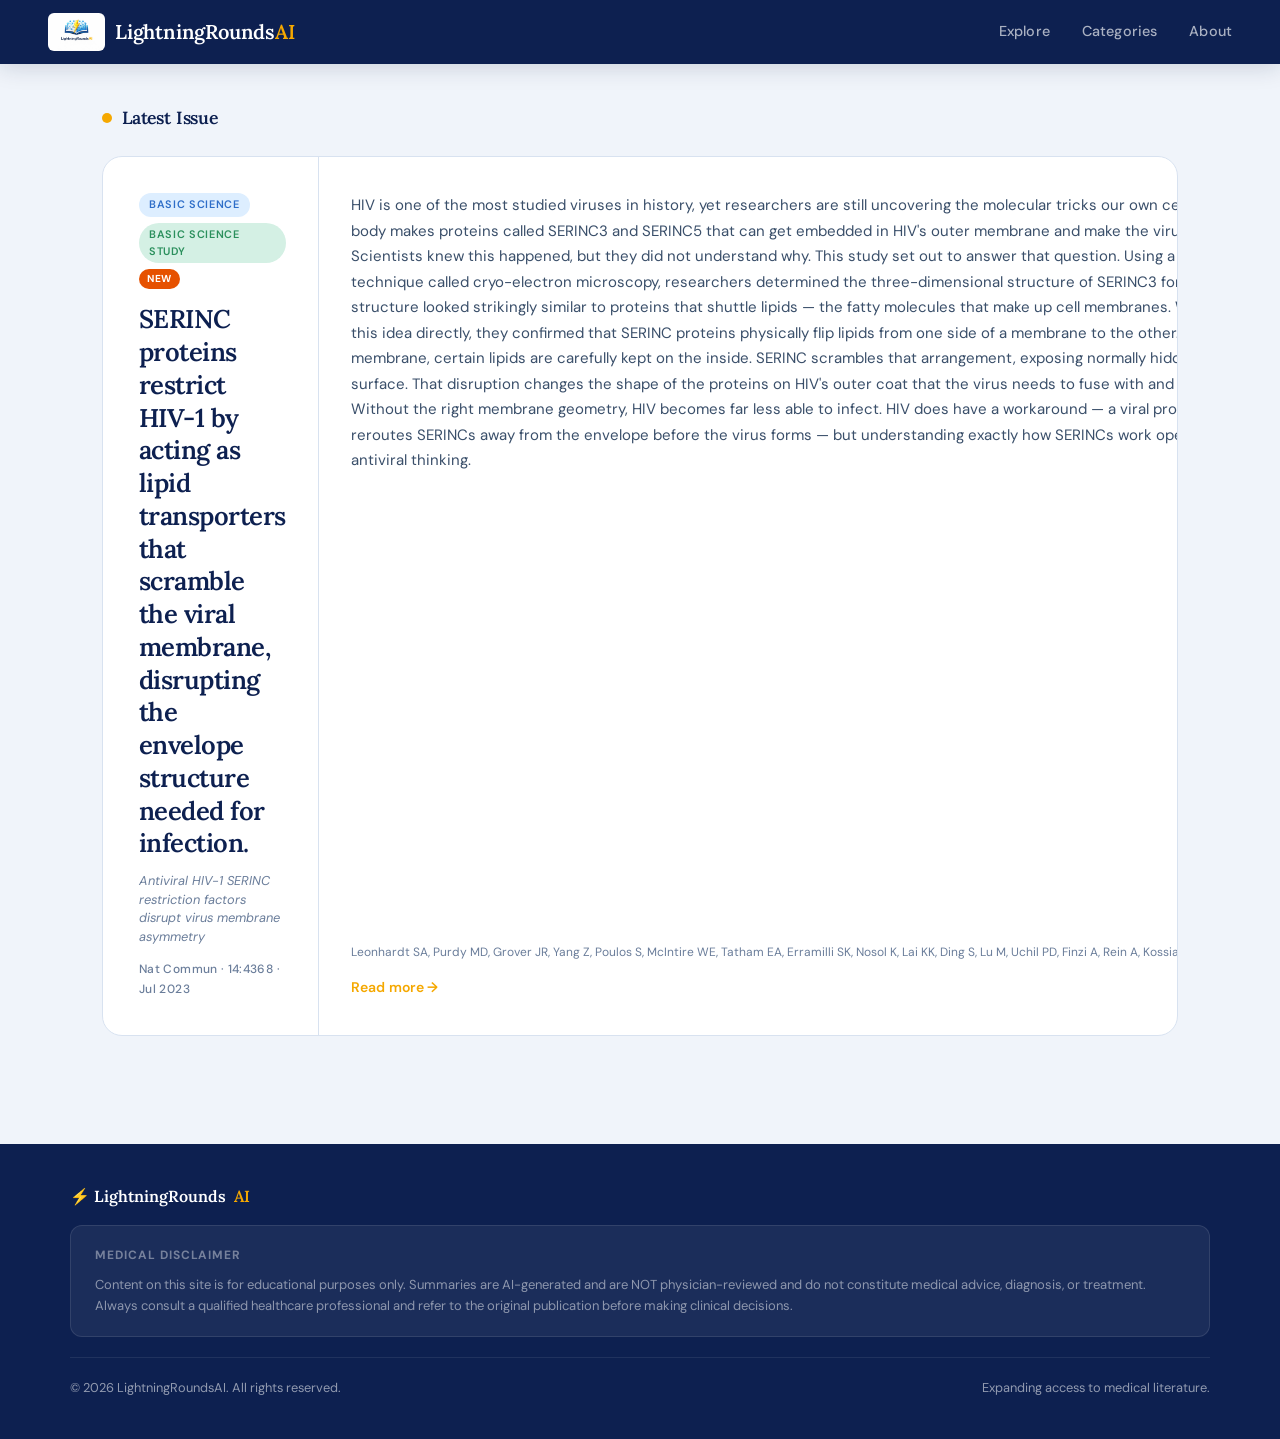
==== commit 530b2392: "Add files via upload" ====
--- a/index.html
+++ b/index.html
@@ -6,25 +6,21 @@
   <link rel="preconnect" href="https://fonts.googleapis.com" />
   <link href="https://fonts.googleapis.com/css2?family=Lora:ital,wght@0,400;0,600;1,400&family=DM+Sans:wght@300;400;500;600&display=swap" rel="stylesheet" />
   <link rel="stylesheet" href="styles.css" />
-  <title>LightningRoundsAI — Latest Articles</title>
+  <title>LightningRoundsAI — Latest Issue</title>
 </head>
 <body>
 
-<!-- ── HEADER ── -->
 <header>
   <a class="logo" href="index.html">
     <img src="[data-uri]" alt="LightningRoundsAI Logo" />
     <span class="logo-name">LightningRounds<span>AI</span></span>
   </a>
   <nav>
-    <a href="index.html" id="nav-home">Latest</a>
-    <a href="browse.html" id="nav-browse">Browse</a>
+    <a href="browse.html" id="nav-browse">Explore</a>
     <a href="categories.html" id="nav-categories">Categories</a>
     <a href="about.html" id="nav-about">About</a>
-    <a class="nav-cta" href="index.html">Home</a>
   </nav>
 </header>
-<!-- ── MODAL ── -->
 <div class="modal-overlay" id="modal-overlay" onclick="closeModalOutside(event)">
   <div class="modal">
     <button class="modal-close" onclick="closeModal()">
@@ -61,38 +57,23 @@
   </div>
 </div>
 
-<div class="hero">
-  <div class="hero-eyebrow">⚡ New articles added weekly</div>
-  <h1>Medical Research,<br><em>Instantly Understood</em></h1>
-  <p class="hero-sub">Complex clinical studies translated into clear, actionable insights — at your level.</p>
-  <div class="search-wrap">
-    <input type="text" id="hero-search" placeholder="Search articles, conditions, drugs…"
-      onkeydown="if(event.key==='Enter')handleHeroSearch(this.value)" />
-    <button class="search-btn" onclick="handleHeroSearch(document.getElementById('hero-search').value)">
-      <svg viewBox="0 0 24 24"><path d="M21 21l-6-6m2-5a7 7 0 11-14 0 7 7 0 0114 0z" fill="none" stroke="white" stroke-width="2.5" stroke-linecap="round"/></svg>
-    </button>
+<main class="home-main">
+
+  <!-- ── LATEST ISSUE LABEL ── -->
+  <div class="issue-label">
+    <span class="issue-dot"></span>Latest Issue
   </div>
-</div>
 
-<main>
-  <div class="level-bar">
-    <h2 class="section-title">Latest Articles</h2>
-    <div class="level-switcher">
-      <button class="level-btn active beginner" onclick="switchLevel('beginner')">Beginner</button>
-      <button class="level-btn intermediate" onclick="switchLevel('intermediate')">Intermediate</button>
-      <button class="level-btn pro" onclick="switchLevel('pro')">Pro</button>
-    </div>
+  <!-- ── FEATURED ARTICLE (top, full-width) ── -->
+  <div id="featured-article" class="featured-card" onclick="">
+    <div class="featured-placeholder">No articles yet — add articles to app.js</div>
   </div>
-  <div class="legend">
-    <div class="legend-item"><div class="legend-dot" style="background:var(--beginner)"></div><div class="legend-text"><strong>Beginner</strong><p>Plain language for patients &amp; students</p></div></div>
-    <div class="legend-item"><div class="legend-dot" style="background:var(--intermediate)"></div><div class="legend-text"><strong>Intermediate</strong><p>Clinical detail for residents &amp; nurses</p></div></div>
-    <div class="legend-item"><div class="legend-dot" style="background:var(--pro)"></div><div class="legend-text"><strong>Pro</strong><p>Full methodology for specialists</p></div></div>
-  </div>
-  <div class="articles" id="home-articles"></div>
-  <div class="pagination" id="home-pagination"></div>
+
+  <!-- ── SUPPORTING ARTICLES (2×2 grid) ── -->
+  <div class="supporting-grid" id="supporting-articles"></div>
+
 </main>
 
-<!-- ── FOOTER ── -->
 <footer class="site-footer">
   <div class="footer-inner">
     <div class="footer-logo">⚡ LightningRounds<span>AI</span></div>
@@ -109,27 +90,42 @@
 
 <script src="app.js"></script>
 <script>
-  // Mark active nav link
-  document.getElementById('nav-home').classList.add('active');
+  document.getElementById('nav-browse') && null; // no active on home
 
-  // Hero search → redirect to browse with query param
-  function handleHeroSearch(val) {
-    if (val.trim()) {
-      window.location.href = 'browse.html?q=' + encodeURIComponent(val.trim());
+  function renderHome() {
+    const sorted = [...articles].sort((a,b) => b.id - a.id);
+
+    // Featured = most recent
+    const featured = sorted[0];
+    const rest = sorted.slice(1, 5); // up to 4 in 2×2
+
+    const featuredEl = document.getElementById('featured-article');
+    if (featured) {
+      featuredEl.innerHTML = featuredCardHTML(featured);
+      featuredEl.onclick = () => openModal(featured.id);
+      featuredEl.style.cursor = 'pointer';
     }
+
+    const grid = document.getElementById('supporting-articles');
+    grid.innerHTML = rest.map(a => cardHTML(a, 0)).join('');
   }
 
-  function renderHome() {
-    const container = document.getElementById('home-articles');
-    if (!container) return;
-    const sorted = [...articles].sort((a,b) => b.id - a.id);
-    const total = sorted.length;
-    const start = (currentPage.home - 1) * PER_PAGE;
-    const page = sorted.slice(start, start + PER_PAGE);
-    container.innerHTML = page.length
-      ? page.map((a,i) => cardHTML(a, i * 60)).join('')
-      : `<div class="no-results"><h3>No articles yet</h3><p>Check back soon!</p></div>`;
-    renderPagination('home-pagination', total, 'home');
+  function featuredCardHTML(a) {
+    const sum = a.summaries[globalLevel] || '';
+    return `
+      <div class="featured-inner">
+        <div class="featured-left">
+          <div class="card-tags" style="margin-bottom:14px">${a.tags.map(t=>`<span class="tag ${t.cls}">${t.label}</span>`).join('')}${a.isNew?'<span class="new-badge">NEW</span>':''}</div>
+          <div class="featured-takeaway">${a.takeaway}</div>
+          <div class="featured-real-title">${a.title}</div>
+          <div class="featured-meta">${a.journalShort} · ${a.volume} · ${a.date}</div>
+        </div>
+        <div class="featured-right">
+          <div class="featured-summary">${sum}</div>
+          <div class="featured-authors">${a.authors}</div>
+          <span class="featured-read">Read more →</span>
+        </div>
+      </div>`;
   }
 
   document.addEventListener('DOMContentLoaded', renderHome);
--- a/styles.css
+++ b/styles.css
@@ -1,3 +1,6 @@
+/* ═══════════════════════════════════════════════════════
+   TOKENS
+═══════════════════════════════════════════════════════ */
 :root {
   --bg:#f0f4fa; --surface:#ffffff; --navy:#0d2050; --navy-mid:#1a3a7a;
   --amber:#f5a800; --amber-light:#fff3cc; --muted:#6a7d9a; --border:#d8e2f0;
@@ -8,74 +11,122 @@
 *,*::before,*::after{box-sizing:border-box;margin:0;padding:0;}
 body{font-family:'DM Sans',sans-serif;background:var(--bg);color:var(--text);min-height:100vh;font-size:16px;line-height:1.6;}
 
-/* ── HEADER ── */
-header{background:var(--navy);padding:0 40px;display:flex;align-items:center;justify-content:space-between;height:64px;position:sticky;top:0;z-index:200;box-shadow:0 2px 24px rgba(15,33,64,0.18);}
-.logo{display:flex;align-items:center;gap:10px;text-decoration:none;cursor:pointer;}
+/* ═══════════════════════════════════════════════════════
+   HEADER
+═══════════════════════════════════════════════════════ */
+header{background:var(--navy);padding:0 48px;display:flex;align-items:center;justify-content:space-between;height:64px;position:sticky;top:0;z-index:200;box-shadow:0 2px 24px rgba(15,33,64,0.18);}
+.logo{display:flex;align-items:center;gap:10px;text-decoration:none;}
 .logo img{height:38px;width:auto;border-radius:6px;object-fit:contain;}
 .logo-name{font-family:'Lora',serif;font-size:1.25rem;font-weight:600;color:white;letter-spacing:-0.01em;white-space:nowrap;}
 .logo-name span{color:var(--amber);}
-nav{display:flex;gap:24px;align-items:center;}
-nav a{color:rgba(255,255,255,0.65);text-decoration:none;font-size:0.875rem;font-weight:500;transition:color 0.2s;cursor:pointer;}
+nav{display:flex;gap:32px;align-items:center;}
+nav a{color:rgba(255,255,255,0.65);text-decoration:none;font-size:0.9rem;font-weight:500;transition:color 0.2s;letter-spacing:0.01em;}
 nav a:hover,nav a.active{color:white;}
-.nav-cta{background:var(--amber);color:white !important;padding:8px 18px;border-radius:100px;font-weight:600 !important;font-size:0.8125rem !important;transition:background 0.2s,transform 0.15s !important;}
-.nav-cta:hover{background:#b5722f !important;transform:translateY(-1px);}
-
-/* ── HERO ── */
-.hero{background:var(--navy);padding:72px 40px 80px;text-align:center;position:relative;overflow:hidden;}
-.hero::before{content:'';position:absolute;inset:0;background:radial-gradient(ellipse 80% 60% at 50% 0%,rgba(200,129,58,0.15) 0%,transparent 70%);pointer-events:none;}
-.hero-eyebrow{display:inline-flex;align-items:center;gap:6px;background:rgba(200,129,58,0.18);border:1px solid rgba(200,129,58,0.35);color:var(--amber);font-size:0.75rem;font-weight:600;letter-spacing:0.08em;text-transform:uppercase;padding:5px 14px;border-radius:100px;margin-bottom:24px;}
-.hero h1{font-family:'Lora',serif;font-size:clamp(2rem,5vw,3.25rem);font-weight:600;color:white;line-height:1.18;max-width:640px;margin:0 auto 18px;letter-spacing:-0.02em;}
-.hero h1 em{font-style:italic;color:var(--amber);}
-.hero-sub{color:rgba(255,255,255,0.58);font-size:1.0625rem;max-width:480px;margin:0 auto 40px;font-weight:300;}
-.search-wrap{max-width:580px;margin:0 auto;position:relative;z-index:2;}
-.search-wrap input{width:100%;background:rgba(255,255,255,0.08);border:1.5px solid rgba(255,255,255,0.15);color:white;padding:16px 58px 16px 22px;border-radius:100px;font-family:'DM Sans',sans-serif;font-size:0.9375rem;outline:none;transition:border-color 0.2s,background 0.2s;backdrop-filter:blur(8px);}
-.search-wrap input::placeholder{color:rgba(255,255,255,0.35);}
-.search-wrap input:focus{border-color:var(--amber);background:rgba(255,255,255,0.12);}
-.search-btn{position:absolute;right:6px;top:50%;transform:translateY(-50%);background:var(--amber);border:none;border-radius:100px;width:44px;height:44px;cursor:pointer;display:flex;align-items:center;justify-content:center;transition:background 0.2s;}
-.search-btn:hover{background:#b5722f;}
-.search-btn svg{width:18px;height:18px;fill:white;}
-
-main{max-width:1100px;margin:0 auto;padding:52px 24px 80px;}
-
-.level-bar{display:flex;align-items:center;justify-content:space-between;margin-bottom:28px;flex-wrap:wrap;gap:16px;}
-.section-title{font-family:'Lora',serif;font-size:1.5rem;font-weight:600;letter-spacing:-0.02em;}
+
+/* ═══════════════════════════════════════════════════════
+   HOME PAGE — Latest Issue layout
+═══════════════════════════════════════════════════════ */
+.home-main{max-width:1140px;margin:0 auto;padding:40px 32px 80px;}
+
+.issue-label{display:flex;align-items:center;gap:10px;font-family:'Lora',serif;font-size:1.1rem;font-weight:600;color:var(--navy);margin-bottom:24px;letter-spacing:-0.01em;}
+.issue-dot{width:10px;height:10px;border-radius:50%;background:var(--amber);flex-shrink:0;}
+
+/* Featured card — full width, prominent */
+.featured-card{background:var(--surface);border:1px solid var(--border);border-radius:20px;overflow:hidden;margin-bottom:28px;transition:transform 0.2s,box-shadow 0.2s;animation:fadeUp 0.45s ease both;}
+.featured-card:hover{transform:translateY(-3px);box-shadow:0 16px 48px rgba(13,32,80,0.12);}
+.featured-inner{display:grid;grid-template-columns:1fr 1fr;gap:0;}
+.featured-left{padding:36px 32px 36px 36px;border-right:1px solid var(--border);display:flex;flex-direction:column;justify-content:center;}
+.featured-takeaway{font-family:'Lora',serif;font-size:1.6rem;font-weight:600;line-height:1.28;color:var(--navy);margin-bottom:12px;letter-spacing:-0.02em;}
+.featured-real-title{font-size:0.8rem;color:var(--muted);font-style:italic;line-height:1.45;margin-bottom:14px;}
+.featured-meta{font-size:0.75rem;color:var(--muted);font-weight:500;letter-spacing:0.03em;}
+.featured-right{padding:36px 36px 36px 32px;display:flex;flex-direction:column;justify-content:space-between;}
+.featured-summary{font-size:0.9375rem;line-height:1.7;color:#3a4f6a;flex:1;margin-bottom:20px;display:-webkit-box;-webkit-line-clamp:6;-webkit-box-orient:vertical;overflow:hidden;}
+.featured-authors{font-size:0.75rem;color:var(--muted);margin-bottom:14px;overflow:hidden;text-overflow:ellipsis;white-space:nowrap;}
+.featured-read{font-size:0.875rem;font-weight:600;color:var(--amber);letter-spacing:0.01em;}
+.featured-placeholder{padding:60px;text-align:center;color:var(--muted);}
+
+/* Supporting 2×2 grid */
+.supporting-grid{display:grid;grid-template-columns:1fr 1fr;gap:20px;}
+
+/* ═══════════════════════════════════════════════════════
+   ARTICLE CARDS (shared, used in home grid + results)
+═══════════════════════════════════════════════════════ */
+.card{background:var(--surface);border-radius:var(--radius);border:1px solid var(--border);overflow:hidden;transition:transform 0.2s,box-shadow 0.2s;animation:fadeUp 0.45s ease both;cursor:pointer;}
+.card:hover{transform:translateY(-4px);box-shadow:0 12px 40px rgba(15,33,64,0.11);}
+@keyframes fadeUp{from{opacity:0;transform:translateY(18px)}to{opacity:1;transform:translateY(0)}}
+.card-header{padding:20px 20px 0;display:flex;align-items:flex-start;justify-content:space-between;gap:10px;}
+.card-tags{display:flex;gap:6px;flex-wrap:wrap;}
+.tag{font-size:0.68rem;font-weight:600;letter-spacing:0.06em;text-transform:uppercase;padding:3px 10px;border-radius:100px;background:var(--amber-light);color:var(--amber);}
+.tag.blue{background:#ddeeff;color:#2e6ec8;} .tag.green{background:#d4f0e4;color:#2a8f5c;}
+.tag.purple{background:#ecddf7;color:#7b3fc4;} .tag.red{background:#fde8e8;color:#c0392b;}
+.tag.teal{background:#d0f0f0;color:#1a8080;} .tag.pink{background:#fde8f4;color:#b03080;}
+.card-date{font-size:0.73rem;color:var(--muted);white-space:nowrap;padding-top:2px;}
+.card-body{padding:12px 20px 20px;}
+.card-journal{font-size:0.7rem;color:var(--muted);font-weight:500;letter-spacing:0.03em;margin-bottom:5px;}
+.card-takeaway{font-family:'Lora',serif;font-size:1.05rem;font-weight:600;line-height:1.35;margin-bottom:7px;color:var(--navy);}
+.card-real-title{font-size:0.75rem;color:var(--muted);line-height:1.4;margin-bottom:10px;font-style:italic;}
+.card-summary{font-size:0.85rem;color:#3a4f6a;line-height:1.65;display:-webkit-box;-webkit-line-clamp:3;-webkit-box-orient:vertical;overflow:hidden;}
+.card-footer{padding:12px 20px 16px;border-top:1px solid var(--border);display:flex;align-items:center;justify-content:space-between;}
+.card-authors{font-size:0.72rem;color:var(--muted);overflow:hidden;text-overflow:ellipsis;white-space:nowrap;max-width:65%;}
+.read-more{font-size:0.78rem;font-weight:600;color:var(--navy-mid);display:flex;align-items:center;gap:4px;transition:gap 0.2s,color 0.2s;background:none;border:none;cursor:pointer;font-family:'DM Sans',sans-serif;flex-shrink:0;}
+.read-more:hover{color:var(--amber);gap:8px;}
+.read-more svg{width:14px;height:14px;}
+.new-badge{background:#e65100;color:white;font-size:0.63rem;font-weight:700;padding:2px 8px;border-radius:100px;letter-spacing:0.05em;text-transform:uppercase;}
+
+/* ═══════════════════════════════════════════════════════
+   EXPLORE PAGE
+═══════════════════════════════════════════════════════ */
+.explore-main{max-width:900px;margin:0 auto;padding:48px 32px 80px;}
+
+.explore-header{margin-bottom:36px;}
+.explore-title{font-family:'Lora',serif;font-size:2rem;font-weight:600;color:var(--navy);letter-spacing:-0.02em;display:flex;align-items:center;gap:12px;}
+.explore-title::before{content:'';display:block;width:10px;height:10px;border-radius:50%;background:var(--amber);flex-shrink:0;}
+
+/* Filter row */
+.explore-filters{display:grid;grid-template-columns:2fr 1fr 1fr;gap:20px;margin-bottom:36px;align-items:end;}
+.filter-block{display:flex;flex-direction:column;gap:8px;}
+.filter-label{font-size:0.78rem;font-weight:600;color:var(--navy);letter-spacing:0.04em;text-transform:uppercase;}
+.filter-input{padding:13px 18px;border:1.5px solid var(--border);border-radius:12px;font-family:'DM Sans',sans-serif;font-size:0.9rem;background:white;outline:none;transition:border-color 0.2s,box-shadow 0.2s;color:var(--text);}
+.filter-input:focus{border-color:var(--amber);box-shadow:0 0 0 3px rgba(245,168,0,0.12);}
+.filter-select{padding:13px 16px;border:1.5px solid var(--border);border-radius:12px;font-family:'DM Sans',sans-serif;font-size:0.9rem;background:white;outline:none;cursor:pointer;transition:border-color 0.2s,box-shadow 0.2s;color:var(--text);appearance:none;background-image:url("data:image/svg+xml,%3Csvg xmlns='http://www.w3.org/2000/svg' width='16' height='16' viewBox='0 0 24 24' fill='none' stroke='%236a7d9a' stroke-width='2'%3E%3Cpath d='M6 9l6 6 6-6'/%3E%3C/svg%3E");background-repeat:no-repeat;background-position:right 14px center;padding-right:40px;}
+.filter-select:focus{border-color:var(--amber);box-shadow:0 0 0 3px rgba(245,168,0,0.12);}
+
+/* Category checkbox grid — 3 columns */
+.category-grid{display:grid;grid-template-columns:repeat(3,1fr);gap:14px;margin-bottom:36px;}
+.cat-checkbox{display:flex;align-items:center;justify-content:space-between;background:var(--surface);border:1.5px solid var(--border);border-radius:14px;padding:18px 20px;cursor:pointer;transition:border-color 0.2s,box-shadow 0.2s,background 0.2s;user-select:none;position:relative;}
+.cat-checkbox:hover{border-color:var(--amber);box-shadow:0 4px 16px rgba(245,168,0,0.1);}
+.cat-checkbox:has(.cat-input:checked){border-color:var(--amber);background:var(--amber-light);}
+.cat-label{font-size:0.9rem;font-weight:600;color:var(--navy);}
+.cat-input{position:absolute;opacity:0;width:0;height:0;}
+.cat-box{width:22px;height:22px;border:2px solid var(--border);border-radius:6px;background:white;flex-shrink:0;display:flex;align-items:center;justify-content:center;transition:all 0.18s;}
+.cat-checkbox:has(.cat-input:checked) .cat-box{background:var(--amber);border-color:var(--amber);}
+.cat-checkbox:has(.cat-input:checked) .cat-box::after{content:'✓';color:white;font-size:0.8rem;font-weight:700;}
+
+/* Explore button */
+.explore-btn-wrap{margin-bottom:48px;}
+.explore-btn{width:100%;padding:18px;background:var(--navy);color:white;border:none;border-radius:14px;font-family:'DM Sans',sans-serif;font-size:1.0625rem;font-weight:600;cursor:pointer;letter-spacing:0.02em;transition:background 0.2s,transform 0.15s,box-shadow 0.2s;}
+.explore-btn:hover{background:var(--navy-mid);transform:translateY(-2px);box-shadow:0 8px 28px rgba(13,32,80,0.2);}
+.explore-btn:active{transform:translateY(0);}
+
+/* Results section */
+.explore-results{border-top:1px solid var(--border);padding-top:36px;}
+.results-header{display:flex;align-items:center;justify-content:space-between;margin-bottom:24px;flex-wrap:wrap;gap:12px;}
+.results-count{font-size:0.875rem;font-weight:600;color:var(--muted);}
+.articles{display:grid;grid-template-columns:repeat(auto-fill,minmax(300px,1fr));gap:20px;}
+.no-results{text-align:center;padding:60px 20px;color:var(--muted);grid-column:1/-1;}
+.no-results h3{font-family:'Lora',serif;font-size:1.25rem;margin-bottom:8px;color:var(--text);}
+
+/* Level switcher */
 .level-switcher{display:flex;background:var(--pill-bg);border-radius:100px;padding:4px;gap:2px;}
 .level-btn{padding:7px 18px;border:none;background:transparent;border-radius:100px;font-family:'DM Sans',sans-serif;font-size:0.8125rem;font-weight:500;cursor:pointer;transition:all 0.2s;color:var(--muted);}
 .level-btn.active{background:white;box-shadow:0 2px 8px rgba(0,0,0,0.1);color:var(--text);font-weight:600;}
-.level-btn.active.beginner{color:var(--beginner);} .level-btn.active.intermediate{color:var(--intermediate);} .level-btn.active.pro{color:var(--pro);}
-
-.legend{display:flex;gap:24px;background:var(--surface);border:1px solid var(--border);border-radius:var(--radius);padding:20px 28px;margin-bottom:36px;flex-wrap:wrap;}
-.legend-item{display:flex;align-items:flex-start;gap:12px;flex:1;min-width:180px;}
-.legend-dot{width:10px;height:10px;border-radius:50%;margin-top:5px;flex-shrink:0;}
-.legend-text strong{font-size:0.875rem;font-weight:600;} .legend-text p{font-size:0.8rem;color:var(--muted);margin-top:1px;}
-
-/* ── CARDS ── */
-.articles{display:grid;grid-template-columns:repeat(auto-fill,minmax(320px,1fr));gap:24px;}
-.card{background:var(--surface);border-radius:var(--radius);border:1px solid var(--border);overflow:hidden;transition:transform 0.2s,box-shadow 0.2s;animation:fadeUp 0.45s ease both;cursor:pointer;}
-.card:hover{transform:translateY(-4px);box-shadow:0 12px 40px rgba(15,33,64,0.11);}
-@keyframes fadeUp{from{opacity:0;transform:translateY(20px)}to{opacity:1;transform:translateY(0)}}
-.card-header{padding:22px 22px 0;display:flex;align-items:flex-start;justify-content:space-between;gap:12px;}
-.card-tags{display:flex;gap:6px;flex-wrap:wrap;}
-.tag{font-size:0.7rem;font-weight:600;letter-spacing:0.06em;text-transform:uppercase;padding:3px 10px;border-radius:100px;background:var(--amber-light);color:var(--amber);}
-.tag.blue{background:#ddeeff;color:#2e6ec8;} .tag.green{background:#d4f0e4;color:#2a8f5c;}
-.tag.purple{background:#ecddf7;color:#7b3fc4;} .tag.red{background:#fde8e8;color:#c0392b;}
-.tag.teal{background:#d0f0f0;color:#1a8080;} .tag.pink{background:#fde8f4;color:#b03080;}
-.card-date{font-size:0.75rem;color:var(--muted);white-space:nowrap;padding-top:2px;}
-.card-body{padding:14px 22px 22px;}
-.card-journal{font-size:0.72rem;color:var(--muted);font-weight:500;letter-spacing:0.03em;margin-bottom:6px;}
-.card-takeaway{font-family:'Lora',serif;font-size:1.125rem;font-weight:600;line-height:1.35;margin-bottom:8px;color:var(--navy);}
-.card-real-title{font-size:0.78rem;color:var(--muted);line-height:1.4;margin-bottom:12px;font-style:italic;}
-.card-summary{font-size:0.875rem;color:#3a4f6a;line-height:1.65;min-height:72px;display:-webkit-box;-webkit-line-clamp:3;-webkit-box-orient:vertical;overflow:hidden;}
-.card-footer{padding:14px 22px 18px;border-top:1px solid var(--border);display:flex;align-items:center;justify-content:space-between;}
-.card-authors{font-size:0.75rem;color:var(--muted);overflow:hidden;text-overflow:ellipsis;white-space:nowrap;max-width:65%;}
-.read-more{font-size:0.8rem;font-weight:600;color:var(--navy-mid);display:flex;align-items:center;gap:4px;transition:gap 0.2s,color 0.2s;background:none;border:none;cursor:pointer;font-family:'DM Sans',sans-serif;flex-shrink:0;}
-.read-more:hover{color:var(--amber);gap:8px;}
-.read-more svg{width:14px;height:14px;}
-.new-badge{background:#e65100;color:white;font-size:0.65rem;font-weight:700;padding:2px 8px;border-radius:100px;letter-spacing:0.05em;text-transform:uppercase;}
-.no-results{text-align:center;padding:60px 20px;color:var(--muted);grid-column:1/-1;}
-.no-results h3{font-family:'Lora',serif;font-size:1.25rem;margin-bottom:8px;color:var(--text);}
-
-/* ── SPECIALTIES PAGE ── */
+.level-btn.active.beginner{color:var(--beginner);}
+.level-btn.active.intermediate{color:var(--intermediate);}
+.level-btn.active.pro{color:var(--pro);}
+
+/* ═══════════════════════════════════════════════════════
+   CATEGORIES PAGE
+═══════════════════════════════════════════════════════ */
 .spec-grid{display:grid;grid-template-columns:repeat(auto-fill,minmax(200px,1fr));gap:16px;margin-top:8px;}
 .spec-card{background:var(--surface);border:1px solid var(--border);border-radius:var(--radius);padding:24px 20px;cursor:pointer;transition:transform 0.2s,box-shadow 0.2s,border-color 0.2s;animation:fadeUp 0.4s ease both;}
 .spec-card:hover{transform:translateY(-3px);box-shadow:0 8px 28px rgba(15,33,64,0.1);border-color:var(--amber);}
@@ -83,8 +134,13 @@
 .spec-card h3{font-family:'Lora',serif;font-size:1rem;font-weight:600;margin-bottom:4px;color:var(--navy);}
 .spec-card p{font-size:0.8rem;color:var(--muted);margin-bottom:12px;line-height:1.4;}
 .spec-count{font-size:0.75rem;font-weight:600;color:var(--amber);background:var(--amber-light);padding:3px 10px;border-radius:100px;}
-
-/* ── MODAL ── */
+.categories-main{max-width:1100px;margin:0 auto;padding:52px 32px 80px;}
+.section-title{font-family:'Lora',serif;font-size:1.5rem;font-weight:600;letter-spacing:-0.02em;margin-bottom:28px;display:flex;align-items:center;gap:10px;}
+.section-title::before{content:'';display:block;width:10px;height:10px;border-radius:50%;background:var(--amber);flex-shrink:0;}
+
+/* ═══════════════════════════════════════════════════════
+   MODAL
+═══════════════════════════════════════════════════════ */
 .modal-overlay{position:fixed;inset:0;background:rgba(10,20,40,0.65);z-index:500;display:none;align-items:flex-start;justify-content:center;padding:24px;backdrop-filter:blur(4px);overflow-y:auto;}
 .modal-overlay.open{display:flex;animation:fadeIn 0.2s ease;}
 @keyframes fadeIn{from{opacity:0}to{opacity:1}}
@@ -117,15 +173,19 @@
 .pubmed-link:hover{background:var(--navy-mid);transform:translateY(-1px);}
 .pubmed-link svg{width:14px;height:14px;}
 
-/* ── BROWSE ── */
-.browse-controls{display:flex;gap:12px;flex-wrap:wrap;align-items:center;margin-bottom:28px;}
-.browse-search{flex:1;min-width:240px;padding:11px 18px;border:1.5px solid var(--border);border-radius:100px;font-family:'DM Sans',sans-serif;font-size:0.875rem;background:white;outline:none;transition:border-color 0.2s;}
-.browse-search:focus{border-color:var(--amber);}
-.browse-select{padding:11px 16px;border:1.5px solid var(--border);border-radius:100px;font-family:'DM Sans',sans-serif;font-size:0.875rem;background:white;outline:none;cursor:pointer;transition:border-color 0.2s;}
-.browse-select:focus{border-color:var(--amber);}
-
-/* ── ABOUT ── */
-.about-wrap{max-width:720px;margin:0 auto;padding:56px 24px 80px;}
+/* ═══════════════════════════════════════════════════════
+   PAGINATION
+═══════════════════════════════════════════════════════ */
+.pagination{display:flex;gap:8px;justify-content:center;margin-top:40px;flex-wrap:wrap;}
+.page-btn{padding:8px 16px;border:1.5px solid var(--border);border-radius:100px;background:white;font-family:'DM Sans',sans-serif;font-size:0.8125rem;font-weight:500;cursor:pointer;transition:all 0.2s;color:var(--text);}
+.page-btn.active{background:var(--navy);border-color:var(--navy);color:white;}
+.page-btn:hover:not(.active){border-color:var(--navy);color:var(--navy);}
+.page-btn:disabled{opacity:0.35;cursor:default;}
+
+/* ═══════════════════════════════════════════════════════
+   ABOUT PAGE
+═══════════════════════════════════════════════════════ */
+.about-wrap{max-width:720px;margin:0 auto;padding:56px 32px 80px;}
 .about-wrap h2{font-family:'Lora',serif;font-size:2rem;font-weight:600;margin-bottom:18px;letter-spacing:-0.02em;}
 .about-wrap h3{font-family:'Lora',serif;font-size:1.25rem;font-weight:600;margin:32px 0 10px;}
 .about-wrap p{font-size:0.9375rem;line-height:1.75;color:#3a4558;margin-bottom:14px;}
@@ -138,18 +198,14 @@
 .how-list{display:flex;flex-direction:column;gap:20px;margin:20px 0;}
 .how-item{display:flex;gap:18px;align-items:flex-start;}
 .how-num{width:32px;height:32px;background:var(--navy);color:white;border-radius:50%;display:flex;align-items:center;justify-content:center;font-size:0.8125rem;font-weight:700;flex-shrink:0;margin-top:2px;}
-.how-text h4{font-weight:600;margin-bottom:4px;} .how-text p{font-size:0.875rem;color:#5a6a7a;margin:0;}
-
-/* ── PAGINATION ── */
-.pagination{display:flex;gap:8px;justify-content:center;margin-top:40px;flex-wrap:wrap;}
-.page-btn{padding:8px 16px;border:1.5px solid var(--border);border-radius:100px;background:white;font-family:'DM Sans',sans-serif;font-size:0.8125rem;font-weight:500;cursor:pointer;transition:all 0.2s;color:var(--text);}
-.page-btn.active{background:var(--navy);border-color:var(--navy);color:white;}
-.page-btn:hover:not(.active){border-color:var(--navy);color:var(--navy);}
-.page-btn:disabled{opacity:0.35;cursor:default;}
-
-/* ── DISCLAIMER FOOTER ── */
-.site-footer{background:var(--navy);color:rgba(255,255,255,0.55);padding:40px;margin-top:0;}
-.footer-inner{max-width:1100px;margin:0 auto;}
+.how-text h4{font-weight:600;margin-bottom:4px;}
+.how-text p{font-size:0.875rem;color:#5a6a7a;margin:0;}
+
+/* ═══════════════════════════════════════════════════════
+   FOOTER
+═══════════════════════════════════════════════════════ */
+.site-footer{background:var(--navy);color:rgba(255,255,255,0.55);padding:40px 48px;}
+.footer-inner{max-width:1140px;margin:0 auto;}
 .footer-logo{font-family:'Lora',serif;font-size:1rem;font-weight:600;color:white;margin-bottom:16px;display:flex;align-items:center;gap:8px;}
 .footer-logo span{color:var(--amber);}
 .disclaimer-box{background:rgba(255,255,255,0.06);border:1px solid rgba(255,255,255,0.1);border-radius:12px;padding:20px 24px;margin-bottom:20px;}
@@ -157,76 +213,51 @@
 .disclaimer-box p{font-size:0.8125rem;line-height:1.65;color:rgba(255,255,255,0.5);margin:0;}
 .footer-bottom{display:flex;justify-content:space-between;align-items:center;flex-wrap:wrap;gap:12px;padding-top:20px;border-top:1px solid rgba(255,255,255,0.08);font-size:0.8rem;}
 
-/* ── TABLET ── */
+/* ═══════════════════════════════════════════════════════
+   RESPONSIVE
+═══════════════════════════════════════════════════════ */
 @media(max-width:900px){
-  main{padding:36px 20px 60px;}
-  .articles{grid-template-columns:repeat(auto-fill,minmax(280px,1fr));gap:18px;}
+  header{padding:0 24px;}
+  .home-main{padding:28px 20px 60px;}
+  .featured-inner{grid-template-columns:1fr;}
+  .featured-left{border-right:none;border-bottom:1px solid var(--border);padding:28px 24px;}
+  .featured-right{padding:24px;}
+  .supporting-grid{grid-template-columns:1fr 1fr;}
+  .explore-main{padding:32px 20px 60px;}
+  .explore-filters{grid-template-columns:1fr 1fr;gap:14px;}
+  .filter-block.filter-keywords{grid-column:1/-1;}
+  .category-grid{grid-template-columns:repeat(2,1fr);}
+  .categories-main{padding:36px 20px 60px;}
   .about-wrap{padding:40px 20px 60px;}
-  .modal-body{padding:28px 28px;}
-  .modal-head{padding:28px 28px 24px;}
-  .modal-footer{padding:16px 28px 20px;}
-  .spec-grid{grid-template-columns:repeat(auto-fill,minmax(170px,1fr));}
   .site-footer{padding:32px 24px;}
 }
 
-/* ── MOBILE ── */
-@media(max-width:640px){
+@media(max-width:600px){
   header{padding:0 16px;height:56px;}
   .logo img{height:30px;}
   .logo-name{font-size:0.95rem;}
-  nav{gap:10px;}
+  nav{gap:16px;}
   nav a{font-size:0.8rem;}
-  .nav-cta{padding:6px 12px;font-size:0.75rem !important;}
-  .hero{padding:40px 16px 48px;}
-  .hero h1{font-size:clamp(1.6rem,7vw,2.4rem);}
-  .hero-sub{font-size:0.9375rem;margin-bottom:28px;}
-  .search-wrap input{padding:13px 52px 13px 18px;font-size:0.875rem;}
-  .search-btn{width:38px;height:38px;}
-  main{padding:28px 14px 52px;}
-  .level-bar{flex-direction:column;align-items:flex-start;gap:12px;margin-bottom:20px;}
-  .section-title{font-size:1.25rem;}
-  .level-switcher{width:100%;}
-  .level-btn{flex:1;text-align:center;padding:7px 10px;font-size:0.775rem;}
-  .legend{padding:14px 16px;gap:12px;margin-bottom:24px;}
-  .legend-item{min-width:140px;}
-  .legend-text strong{font-size:0.8rem;}
-  .legend-text p{font-size:0.74rem;}
-  .articles{grid-template-columns:1fr;gap:14px;}
-  .card-header{padding:16px 16px 0;}
-  .card-body{padding:12px 16px 16px;}
-  .card-takeaway{font-size:1rem;}
-  .card-footer{padding:12px 16px 14px;}
-  .browse-controls{flex-direction:column;gap:10px;}
-  .browse-search,.browse-select{width:100%;min-width:unset;}
-  .spec-grid{grid-template-columns:repeat(2,1fr);gap:12px;}
-  .spec-card{padding:18px 14px;}
-  .spec-icon{font-size:1.5rem;margin-bottom:8px;}
-  .spec-card h3{font-size:0.9rem;}
-  .spec-card p{font-size:0.75rem;}
+  .supporting-grid{grid-template-columns:1fr;}
+  .explore-filters{grid-template-columns:1fr;}
+  .filter-block.filter-keywords{grid-column:1;}
+  .category-grid{grid-template-columns:repeat(2,1fr);gap:10px;}
+  .cat-checkbox{padding:14px 14px;}
+  .cat-label{font-size:0.82rem;}
+  .featured-takeaway{font-size:1.25rem;}
   .modal-overlay{padding:0;}
-  .modal{border-radius:16px 16px 0 0;margin:auto 0 0 0;max-height:92vh;overflow-y:auto;animation:slideUpMobile 0.3s ease;}
-  @keyframes slideUpMobile{from{opacity:0;transform:translateY(100%)}to{opacity:1;transform:translateY(0)}}
+  .modal{border-radius:16px 16px 0 0;margin:auto 0 0 0;max-height:92vh;overflow-y:auto;}
   .modal-head{padding:20px 18px 16px;border-radius:16px 16px 0 0;}
   .modal-title{font-size:1.2rem;padding-right:36px;}
   .modal-body{padding:20px 18px;}
-  .modal-level-tabs{gap:6px;}
-  .modal-level-btn{padding:7px 14px;font-size:0.775rem;}
   .modal-footer{padding:14px 18px 20px;flex-direction:column;align-items:flex-start;gap:10px;}
-  .modal-summary{font-size:0.875rem;}
   .pubmed-link{width:100%;justify-content:center;}
-  .about-wrap{padding:28px 14px 52px;}
+  .founders{grid-template-columns:1fr;}
   .about-wrap h2{font-size:1.5rem;}
-  .about-wrap h3{font-size:1.1rem;}
-  .founders{grid-template-columns:1fr;gap:14px;}
-  .founder-card{padding:18px;}
-  .pagination{gap:6px;margin-top:28px;}
-  .page-btn{padding:7px 13px;font-size:0.775rem;}
-  .site-footer{padding:28px 16px;}
   .footer-bottom{flex-direction:column;align-items:flex-start;gap:8px;font-size:0.75rem;}
 }
 
-/* ── VERY SMALL SCREENS ── */
-@media(max-width:360px){
-  nav a:not(.nav-cta){display:none;}
-  .spec-grid{grid-template-columns:1fr;}
-}
+@media(max-width:380px){
+  nav a:not(:last-child){display:none;}
+  .category-grid{grid-template-columns:1fr;}
+}
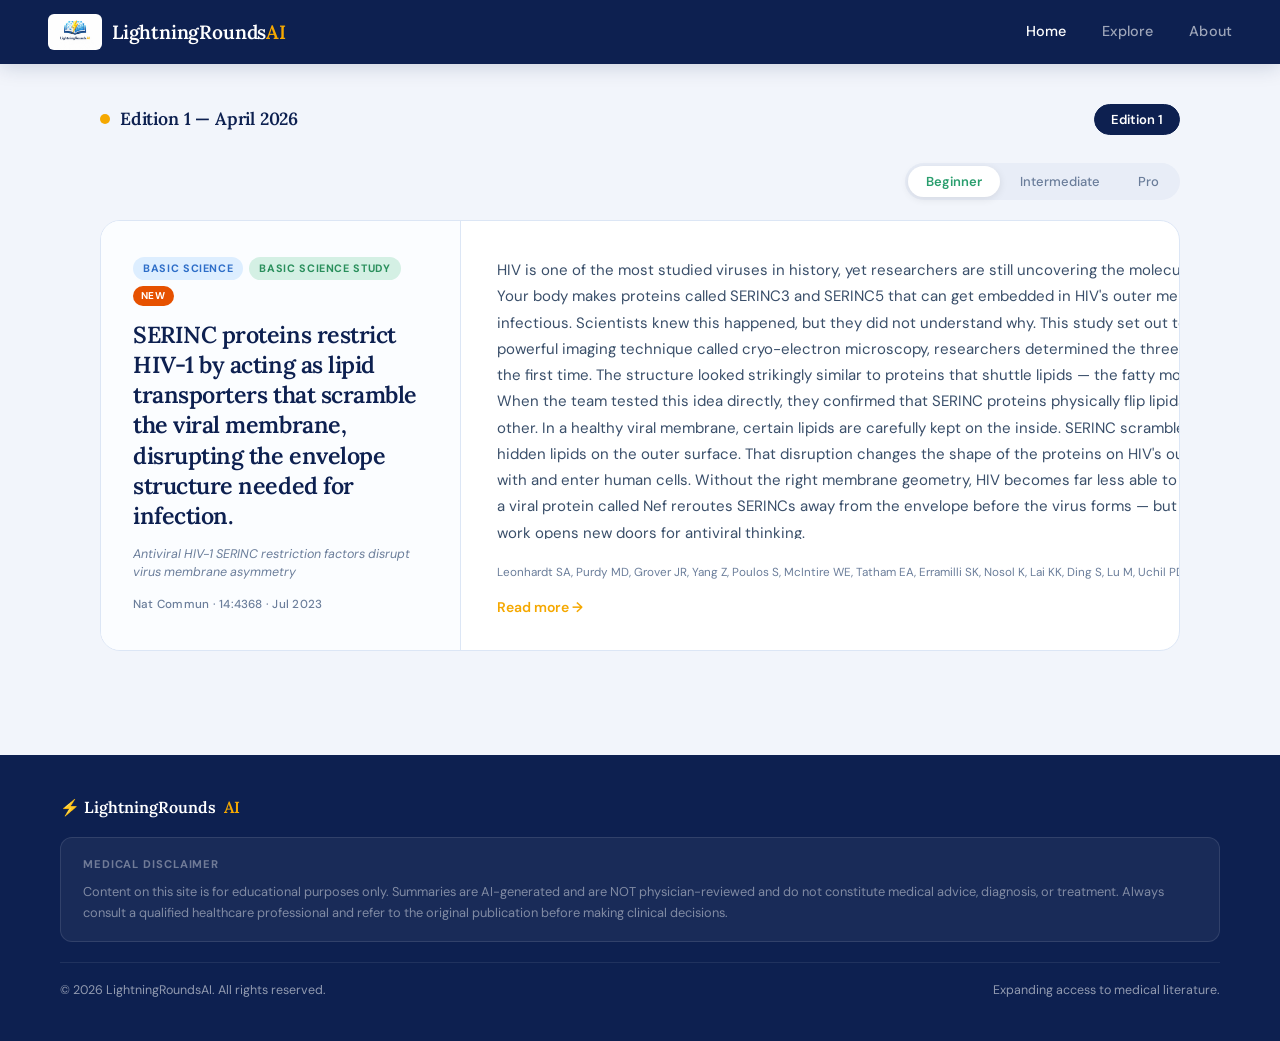
==== commit 346a3fb7: "Add files via upload" ====
--- a/index.html
+++ b/index.html
@@ -6,18 +6,17 @@
   <link rel="preconnect" href="https://fonts.googleapis.com" />
   <link href="https://fonts.googleapis.com/css2?family=Lora:ital,wght@0,400;0,600;1,400&family=DM+Sans:wght@300;400;500;600&display=swap" rel="stylesheet" />
   <link rel="stylesheet" href="styles.css" />
-  <title>LightningRoundsAI — Latest Issue</title>
+  <title>LightningRoundsAI</title>
 </head>
 <body>
-
 <header>
   <a class="logo" href="index.html">
-    <img src="[data-uri]" alt="LightningRoundsAI Logo" />
+    <img src="[data-uri]" alt="LightningRoundsAI" />
     <span class="logo-name">LightningRounds<span>AI</span></span>
   </a>
   <nav>
-    <a href="browse.html" id="nav-browse">Explore</a>
-    <a href="categories.html" id="nav-categories">Categories</a>
+    <a href="index.html" id="nav-home">Home</a>
+    <a href="explore.html" id="nav-explore">Explore</a>
     <a href="about.html" id="nav-about">About</a>
   </nav>
 </header>
@@ -59,18 +58,31 @@
 
 <main class="home-main">
 
-  <!-- ── LATEST ISSUE LABEL ── -->
-  <div class="issue-label">
-    <span class="issue-dot"></span>Latest Issue
+  <!-- Edition bar -->
+  <div class="edition-bar">
+    <div class="edition-bar-left">
+      <span class="edition-dot"></span>
+      <span class="edition-current-label" id="edition-current-label">Edition 1 — April 2026</span>
+    </div>
+    <div class="edition-nav" id="edition-nav">
+      <!-- populated by JS -->
+    </div>
   </div>
 
-  <!-- ── FEATURED ARTICLE (top, full-width) ── -->
-  <div id="featured-article" class="featured-card" onclick="">
-    <div class="featured-placeholder">No articles yet — add articles to app.js</div>
+  <!-- Level switcher -->
+  <div class="home-level-row">
+    <div class="level-switcher">
+      <button class="level-btn active beginner" data-level="beginner" onclick="switchLevel('beginner')">Beginner</button>
+      <button class="level-btn intermediate" data-level="intermediate" onclick="switchLevel('intermediate')">Intermediate</button>
+      <button class="level-btn pro" data-level="pro" onclick="switchLevel('pro')">Pro</button>
+    </div>
   </div>
 
-  <!-- ── SUPPORTING ARTICLES (2×2 grid) ── -->
-  <div class="supporting-grid" id="supporting-articles"></div>
+  <!-- Featured article -->
+  <div id="featured-wrap"></div>
+
+  <!-- 2-column grid of remaining articles (up to 6 more) -->
+  <div class="home-grid" id="home-grid"></div>
 
 </main>
 
@@ -90,45 +102,51 @@
 
 <script src="app.js"></script>
 <script>
-  document.getElementById('nav-browse') && null; // no active on home
+  document.getElementById('nav-home').classList.add('active');
 
-  function renderHome() {
-    const sorted = [...articles].sort((a,b) => b.id - a.id);
+  let currentEditionIndex = 0;
 
-    // Featured = most recent
-    const featured = sorted[0];
-    const rest = sorted.slice(1, 5); // up to 4 in 2×2
+  function renderEditionNav() {
+    const nav = document.getElementById('edition-nav');
+    nav.innerHTML = editions.map((ed, i) =>
+      `<button class="edition-pill ${i === currentEditionIndex ? 'active' : ''}"
+        onclick="selectEdition(${i})">${ed.label}</button>`
+    ).join('');
+  }
 
-    const featuredEl = document.getElementById('featured-article');
+  function selectEdition(index) {
+    currentEditionIndex = index;
+    const ed = editions[index];
+    document.getElementById('edition-current-label').textContent =
+      ed.label + ' — ' + ed.date;
+    renderEditionNav();
+    renderEdition(ed);
+  }
+
+  function renderEdition(ed) {
+    const edArticles = getEditionArticles(ed);
+    const featured   = edArticles[0];
+    const rest       = edArticles.slice(1, 7); // up to 6 more
+
+    const featWrap = document.getElementById('featured-wrap');
     if (featured) {
-      featuredEl.innerHTML = featuredCardHTML(featured);
-      featuredEl.onclick = () => openModal(featured.id);
-      featuredEl.style.cursor = 'pointer';
+      featWrap.innerHTML = featuredCardHTML(featured);
+    } else {
+      featWrap.innerHTML = '<p class="empty-msg">No articles in this edition yet.</p>';
     }
 
-    const grid = document.getElementById('supporting-articles');
-    grid.innerHTML = rest.map(a => cardHTML(a, 0)).join('');
+    const grid = document.getElementById('home-grid');
+    grid.innerHTML = rest.map((a, i) => cardHTML(a, i)).join('');
   }
 
-  function featuredCardHTML(a) {
-    const sum = a.summaries[globalLevel] || '';
-    return `
-      <div class="featured-inner">
-        <div class="featured-left">
-          <div class="card-tags" style="margin-bottom:14px">${a.tags.map(t=>`<span class="tag ${t.cls}">${t.label}</span>`).join('')}${a.isNew?'<span class="new-badge">NEW</span>':''}</div>
-          <div class="featured-takeaway">${a.takeaway}</div>
-          <div class="featured-real-title">${a.title}</div>
-          <div class="featured-meta">${a.journalShort} · ${a.volume} · ${a.date}</div>
-        </div>
-        <div class="featured-right">
-          <div class="featured-summary">${sum}</div>
-          <div class="featured-authors">${a.authors}</div>
-          <span class="featured-read">Read more →</span>
-        </div>
-      </div>`;
+  function rerenderCards() {
+    renderEdition(editions[currentEditionIndex]);
   }
 
-  document.addEventListener('DOMContentLoaded', renderHome);
+  document.addEventListener('DOMContentLoaded', () => {
+    renderEditionNav();
+    selectEdition(0);
+  });
 </script>
 </body>
 </html>
--- a/styles.css
+++ b/styles.css
@@ -1,263 +1,705 @@
-/* ═══════════════════════════════════════════════════════
+/* ══════════════════════════════════════════════════════
    TOKENS
-═══════════════════════════════════════════════════════ */
+══════════════════════════════════════════════════════ */
 :root {
-  --bg:#f0f4fa; --surface:#ffffff; --navy:#0d2050; --navy-mid:#1a3a7a;
-  --amber:#f5a800; --amber-light:#fff3cc; --muted:#6a7d9a; --border:#d8e2f0;
-  --text:#0d1e36; --pill-bg:#e6edf7;
-  --beginner:#2a9e6e; --intermediate:#1a6ec8; --pro:#6b3fc4;
-  --radius:16px;
-}
-*,*::before,*::after{box-sizing:border-box;margin:0;padding:0;}
-body{font-family:'DM Sans',sans-serif;background:var(--bg);color:var(--text);min-height:100vh;font-size:16px;line-height:1.6;}
-
-/* ═══════════════════════════════════════════════════════
+  --bg: #f2f5fb;
+  --surface: #ffffff;
+  --navy: #0d2050;
+  --navy-mid: #1a3a7a;
+  --amber: #f5a800;
+  --amber-light: #fff3cc;
+  --muted: #6a7d9a;
+  --border: #dce6f5;
+  --text: #0d1e36;
+  --pill-bg: #e8edf7;
+  --beginner: #2a9e6e;
+  --intermediate: #1a6ec8;
+  --pro: #6b3fc4;
+  --radius: 16px;
+  --radius-lg: 20px;
+}
+*, *::before, *::after { box-sizing: border-box; margin: 0; padding: 0; }
+body {
+  font-family: 'DM Sans', sans-serif;
+  background: var(--bg);
+  color: var(--text);
+  min-height: 100vh;
+  font-size: 16px;
+  line-height: 1.6;
+}
+
+/* ══════════════════════════════════════════════════════
    HEADER
-═══════════════════════════════════════════════════════ */
-header{background:var(--navy);padding:0 48px;display:flex;align-items:center;justify-content:space-between;height:64px;position:sticky;top:0;z-index:200;box-shadow:0 2px 24px rgba(15,33,64,0.18);}
-.logo{display:flex;align-items:center;gap:10px;text-decoration:none;}
-.logo img{height:38px;width:auto;border-radius:6px;object-fit:contain;}
-.logo-name{font-family:'Lora',serif;font-size:1.25rem;font-weight:600;color:white;letter-spacing:-0.01em;white-space:nowrap;}
-.logo-name span{color:var(--amber);}
-nav{display:flex;gap:32px;align-items:center;}
-nav a{color:rgba(255,255,255,0.65);text-decoration:none;font-size:0.9rem;font-weight:500;transition:color 0.2s;letter-spacing:0.01em;}
-nav a:hover,nav a.active{color:white;}
-
-/* ═══════════════════════════════════════════════════════
-   HOME PAGE — Latest Issue layout
-═══════════════════════════════════════════════════════ */
-.home-main{max-width:1140px;margin:0 auto;padding:40px 32px 80px;}
-
-.issue-label{display:flex;align-items:center;gap:10px;font-family:'Lora',serif;font-size:1.1rem;font-weight:600;color:var(--navy);margin-bottom:24px;letter-spacing:-0.01em;}
-.issue-dot{width:10px;height:10px;border-radius:50%;background:var(--amber);flex-shrink:0;}
-
-/* Featured card — full width, prominent */
-.featured-card{background:var(--surface);border:1px solid var(--border);border-radius:20px;overflow:hidden;margin-bottom:28px;transition:transform 0.2s,box-shadow 0.2s;animation:fadeUp 0.45s ease both;}
-.featured-card:hover{transform:translateY(-3px);box-shadow:0 16px 48px rgba(13,32,80,0.12);}
-.featured-inner{display:grid;grid-template-columns:1fr 1fr;gap:0;}
-.featured-left{padding:36px 32px 36px 36px;border-right:1px solid var(--border);display:flex;flex-direction:column;justify-content:center;}
-.featured-takeaway{font-family:'Lora',serif;font-size:1.6rem;font-weight:600;line-height:1.28;color:var(--navy);margin-bottom:12px;letter-spacing:-0.02em;}
-.featured-real-title{font-size:0.8rem;color:var(--muted);font-style:italic;line-height:1.45;margin-bottom:14px;}
-.featured-meta{font-size:0.75rem;color:var(--muted);font-weight:500;letter-spacing:0.03em;}
-.featured-right{padding:36px 36px 36px 32px;display:flex;flex-direction:column;justify-content:space-between;}
-.featured-summary{font-size:0.9375rem;line-height:1.7;color:#3a4f6a;flex:1;margin-bottom:20px;display:-webkit-box;-webkit-line-clamp:6;-webkit-box-orient:vertical;overflow:hidden;}
-.featured-authors{font-size:0.75rem;color:var(--muted);margin-bottom:14px;overflow:hidden;text-overflow:ellipsis;white-space:nowrap;}
-.featured-read{font-size:0.875rem;font-weight:600;color:var(--amber);letter-spacing:0.01em;}
-.featured-placeholder{padding:60px;text-align:center;color:var(--muted);}
-
-/* Supporting 2×2 grid */
-.supporting-grid{display:grid;grid-template-columns:1fr 1fr;gap:20px;}
-
-/* ═══════════════════════════════════════════════════════
-   ARTICLE CARDS (shared, used in home grid + results)
-═══════════════════════════════════════════════════════ */
-.card{background:var(--surface);border-radius:var(--radius);border:1px solid var(--border);overflow:hidden;transition:transform 0.2s,box-shadow 0.2s;animation:fadeUp 0.45s ease both;cursor:pointer;}
-.card:hover{transform:translateY(-4px);box-shadow:0 12px 40px rgba(15,33,64,0.11);}
-@keyframes fadeUp{from{opacity:0;transform:translateY(18px)}to{opacity:1;transform:translateY(0)}}
-.card-header{padding:20px 20px 0;display:flex;align-items:flex-start;justify-content:space-between;gap:10px;}
-.card-tags{display:flex;gap:6px;flex-wrap:wrap;}
-.tag{font-size:0.68rem;font-weight:600;letter-spacing:0.06em;text-transform:uppercase;padding:3px 10px;border-radius:100px;background:var(--amber-light);color:var(--amber);}
-.tag.blue{background:#ddeeff;color:#2e6ec8;} .tag.green{background:#d4f0e4;color:#2a8f5c;}
-.tag.purple{background:#ecddf7;color:#7b3fc4;} .tag.red{background:#fde8e8;color:#c0392b;}
-.tag.teal{background:#d0f0f0;color:#1a8080;} .tag.pink{background:#fde8f4;color:#b03080;}
-.card-date{font-size:0.73rem;color:var(--muted);white-space:nowrap;padding-top:2px;}
-.card-body{padding:12px 20px 20px;}
-.card-journal{font-size:0.7rem;color:var(--muted);font-weight:500;letter-spacing:0.03em;margin-bottom:5px;}
-.card-takeaway{font-family:'Lora',serif;font-size:1.05rem;font-weight:600;line-height:1.35;margin-bottom:7px;color:var(--navy);}
-.card-real-title{font-size:0.75rem;color:var(--muted);line-height:1.4;margin-bottom:10px;font-style:italic;}
-.card-summary{font-size:0.85rem;color:#3a4f6a;line-height:1.65;display:-webkit-box;-webkit-line-clamp:3;-webkit-box-orient:vertical;overflow:hidden;}
-.card-footer{padding:12px 20px 16px;border-top:1px solid var(--border);display:flex;align-items:center;justify-content:space-between;}
-.card-authors{font-size:0.72rem;color:var(--muted);overflow:hidden;text-overflow:ellipsis;white-space:nowrap;max-width:65%;}
-.read-more{font-size:0.78rem;font-weight:600;color:var(--navy-mid);display:flex;align-items:center;gap:4px;transition:gap 0.2s,color 0.2s;background:none;border:none;cursor:pointer;font-family:'DM Sans',sans-serif;flex-shrink:0;}
-.read-more:hover{color:var(--amber);gap:8px;}
-.read-more svg{width:14px;height:14px;}
-.new-badge{background:#e65100;color:white;font-size:0.63rem;font-weight:700;padding:2px 8px;border-radius:100px;letter-spacing:0.05em;text-transform:uppercase;}
-
-/* ═══════════════════════════════════════════════════════
+══════════════════════════════════════════════════════ */
+header {
+  background: var(--navy);
+  height: 64px;
+  padding: 0 48px;
+  display: flex;
+  align-items: center;
+  justify-content: space-between;
+  position: sticky;
+  top: 0;
+  z-index: 300;
+  box-shadow: 0 2px 20px rgba(13,32,80,0.18);
+}
+.logo {
+  display: flex;
+  align-items: center;
+  gap: 10px;
+  text-decoration: none;
+  flex-shrink: 0;
+}
+.logo img {
+  height: 36px;
+  width: auto;
+  border-radius: 6px;
+  object-fit: contain;
+}
+.logo-name {
+  font-family: 'Lora', serif;
+  font-size: 1.2rem;
+  font-weight: 600;
+  color: white;
+  letter-spacing: -0.01em;
+  white-space: nowrap;
+}
+.logo-name span { color: var(--amber); }
+nav {
+  display: flex;
+  gap: 36px;
+  align-items: center;
+}
+nav a {
+  color: rgba(255,255,255,0.6);
+  text-decoration: none;
+  font-size: 0.9rem;
+  font-weight: 500;
+  letter-spacing: 0.01em;
+  transition: color 0.2s;
+}
+nav a:hover,
+nav a.active { color: white; }
+
+/* ══════════════════════════════════════════════════════
+   PAGE TITLE (shared)
+══════════════════════════════════════════════════════ */
+.page-title {
+  font-family: 'Lora', serif;
+  font-size: 1.75rem;
+  font-weight: 600;
+  color: var(--navy);
+  letter-spacing: -0.02em;
+  display: flex;
+  align-items: center;
+  gap: 12px;
+  margin-bottom: 36px;
+}
+.title-dot {
+  display: inline-block;
+  width: 10px;
+  height: 10px;
+  border-radius: 50%;
+  background: var(--amber);
+  flex-shrink: 0;
+}
+
+/* ══════════════════════════════════════════════════════
+   HOME PAGE
+══════════════════════════════════════════════════════ */
+.home-main {
+  max-width: 1160px;
+  margin: 0 auto;
+  padding: 40px 40px 80px;
+}
+
+/* Edition bar */
+.edition-bar {
+  display: flex;
+  align-items: center;
+  justify-content: space-between;
+  flex-wrap: wrap;
+  gap: 14px;
+  margin-bottom: 28px;
+}
+.edition-bar-left {
+  display: flex;
+  align-items: center;
+  gap: 10px;
+}
+.edition-dot {
+  width: 10px;
+  height: 10px;
+  border-radius: 50%;
+  background: var(--amber);
+  flex-shrink: 0;
+}
+.edition-current-label {
+  font-family: 'Lora', serif;
+  font-size: 1.1rem;
+  font-weight: 600;
+  color: var(--navy);
+  letter-spacing: -0.01em;
+}
+.edition-nav {
+  display: flex;
+  gap: 8px;
+  flex-wrap: wrap;
+}
+.edition-pill {
+  padding: 6px 16px;
+  border: 1.5px solid var(--border);
+  border-radius: 100px;
+  background: white;
+  font-family: 'DM Sans', sans-serif;
+  font-size: 0.8125rem;
+  font-weight: 500;
+  color: var(--muted);
+  cursor: pointer;
+  transition: all 0.18s;
+}
+.edition-pill:hover { border-color: var(--navy); color: var(--navy); }
+.edition-pill.active {
+  background: var(--navy);
+  border-color: var(--navy);
+  color: white;
+  font-weight: 600;
+}
+
+/* Level switcher row */
+.home-level-row {
+  display: flex;
+  justify-content: flex-end;
+  margin-bottom: 20px;
+}
+
+/* Featured card */
+.featured-card {
+  display: grid;
+  grid-template-columns: 360px 1fr;
+  background: var(--surface);
+  border: 1px solid var(--border);
+  border-radius: var(--radius-lg);
+  overflow: hidden;
+  cursor: pointer;
+  transition: transform 0.2s, box-shadow 0.2s;
+  margin-bottom: 24px;
+  animation: fadeUp 0.4s ease both;
+}
+.featured-card:hover {
+  transform: translateY(-3px);
+  box-shadow: 0 16px 48px rgba(13,32,80,0.11);
+}
+.featured-left {
+  padding: 36px 32px;
+  border-right: 1px solid var(--border);
+  display: flex;
+  flex-direction: column;
+  gap: 14px;
+  background: #fbfdff;
+}
+.featured-takeaway {
+  font-family: 'Lora', serif;
+  font-size: 1.45rem;
+  font-weight: 600;
+  line-height: 1.3;
+  color: var(--navy);
+  letter-spacing: -0.02em;
+}
+.featured-real-title {
+  font-size: 0.78rem;
+  color: var(--muted);
+  font-style: italic;
+  line-height: 1.45;
+}
+.featured-meta {
+  font-size: 0.73rem;
+  color: var(--muted);
+  font-weight: 500;
+  letter-spacing: 0.02em;
+  margin-top: auto;
+}
+.featured-right {
+  padding: 36px 36px 32px;
+  display: flex;
+  flex-direction: column;
+}
+.featured-summary {
+  font-size: 0.9375rem;
+  line-height: 1.75;
+  color: #3a4f6a;
+  flex: 1;
+  margin-bottom: 24px;
+  display: -webkit-box;
+  -webkit-line-clamp: 8;
+  -webkit-box-orient: vertical;
+  overflow: hidden;
+}
+.featured-authors {
+  font-size: 0.73rem;
+  color: var(--muted);
+  margin-bottom: 14px;
+  overflow: hidden;
+  text-overflow: ellipsis;
+  white-space: nowrap;
+}
+.featured-cta {
+  font-size: 0.875rem;
+  font-weight: 600;
+  color: var(--amber);
+}
+
+/* 2-col grid of supporting cards */
+.home-grid {
+  display: grid;
+  grid-template-columns: 1fr 1fr;
+  gap: 20px;
+}
+
+/* ══════════════════════════════════════════════════════
+   ARTICLE CARDS (shared)
+══════════════════════════════════════════════════════ */
+.card {
+  background: var(--surface);
+  border: 1px solid var(--border);
+  border-radius: var(--radius);
+  overflow: hidden;
+  cursor: pointer;
+  transition: transform 0.2s, box-shadow 0.2s;
+  animation: fadeUp 0.4s ease both;
+  display: flex;
+  flex-direction: column;
+}
+.card:hover {
+  transform: translateY(-4px);
+  box-shadow: 0 12px 36px rgba(13,32,80,0.1);
+}
+@keyframes fadeUp {
+  from { opacity: 0; transform: translateY(16px); }
+  to   { opacity: 1; transform: translateY(0); }
+}
+.card-header {
+  padding: 20px 20px 0;
+  display: flex;
+  align-items: flex-start;
+  justify-content: space-between;
+  gap: 10px;
+}
+.card-tags { display: flex; gap: 6px; flex-wrap: wrap; }
+.tag {
+  font-size: 0.67rem;
+  font-weight: 700;
+  letter-spacing: 0.06em;
+  text-transform: uppercase;
+  padding: 3px 10px;
+  border-radius: 100px;
+  background: var(--amber-light);
+  color: var(--amber);
+}
+.tag.blue  { background: #ddeeff; color: #2e6ec8; }
+.tag.green { background: #d4f0e4; color: #2a8f5c; }
+.tag.purple{ background: #ecddf7; color: #7b3fc4; }
+.tag.red   { background: #fde8e8; color: #c0392b; }
+.tag.teal  { background: #d0f0f0; color: #1a8080; }
+.tag.pink  { background: #fde8f4; color: #b03080; }
+.card-date { font-size: 0.72rem; color: var(--muted); white-space: nowrap; padding-top: 2px; }
+.card-body { padding: 12px 20px 18px; flex: 1; }
+.card-journal { font-size: 0.69rem; color: var(--muted); font-weight: 500; letter-spacing: 0.03em; margin-bottom: 5px; }
+.card-takeaway { font-family: 'Lora', serif; font-size: 1.05rem; font-weight: 600; line-height: 1.32; margin-bottom: 6px; color: var(--navy); }
+.card-real-title { font-size: 0.74rem; color: var(--muted); line-height: 1.4; margin-bottom: 10px; font-style: italic; }
+.card-summary {
+  font-size: 0.84rem;
+  color: #3a4f6a;
+  line-height: 1.65;
+  display: -webkit-box;
+  -webkit-line-clamp: 3;
+  -webkit-box-orient: vertical;
+  overflow: hidden;
+}
+.card-footer {
+  padding: 12px 20px 16px;
+  border-top: 1px solid var(--border);
+  display: flex;
+  align-items: center;
+  justify-content: space-between;
+}
+.card-authors { font-size: 0.71rem; color: var(--muted); overflow: hidden; text-overflow: ellipsis; white-space: nowrap; max-width: 65%; }
+.read-more {
+  font-size: 0.77rem;
+  font-weight: 600;
+  color: var(--navy-mid);
+  display: flex;
+  align-items: center;
+  gap: 4px;
+  flex-shrink: 0;
+  transition: gap 0.18s, color 0.18s;
+}
+.read-more svg { width: 13px; height: 13px; }
+.card:hover .read-more { color: var(--amber); gap: 7px; }
+.new-badge {
+  background: #e65100;
+  color: white;
+  font-size: 0.62rem;
+  font-weight: 700;
+  padding: 2px 8px;
+  border-radius: 100px;
+  letter-spacing: 0.05em;
+  text-transform: uppercase;
+}
+.empty-msg { text-align: center; padding: 60px 20px; color: var(--muted); }
+
+/* ══════════════════════════════════════════════════════
+   LEVEL SWITCHER (shared)
+══════════════════════════════════════════════════════ */
+.level-switcher {
+  display: flex;
+  background: var(--pill-bg);
+  border-radius: 100px;
+  padding: 3px;
+  gap: 2px;
+}
+.level-btn {
+  padding: 7px 18px;
+  border: none;
+  background: transparent;
+  border-radius: 100px;
+  font-family: 'DM Sans', sans-serif;
+  font-size: 0.8125rem;
+  font-weight: 500;
+  cursor: pointer;
+  color: var(--muted);
+  transition: all 0.18s;
+}
+.level-btn.active { background: white; box-shadow: 0 2px 8px rgba(0,0,0,0.09); font-weight: 600; color: var(--text); }
+.level-btn.active.beginner    { color: var(--beginner); }
+.level-btn.active.intermediate{ color: var(--intermediate); }
+.level-btn.active.pro         { color: var(--pro); }
+
+/* ══════════════════════════════════════════════════════
    EXPLORE PAGE
-═══════════════════════════════════════════════════════ */
-.explore-main{max-width:900px;margin:0 auto;padding:48px 32px 80px;}
-
-.explore-header{margin-bottom:36px;}
-.explore-title{font-family:'Lora',serif;font-size:2rem;font-weight:600;color:var(--navy);letter-spacing:-0.02em;display:flex;align-items:center;gap:12px;}
-.explore-title::before{content:'';display:block;width:10px;height:10px;border-radius:50%;background:var(--amber);flex-shrink:0;}
+══════════════════════════════════════════════════════ */
+.explore-main {
+  max-width: 860px;
+  margin: 0 auto;
+  padding: 48px 40px 80px;
+}
 
 /* Filter row */
-.explore-filters{display:grid;grid-template-columns:2fr 1fr 1fr;gap:20px;margin-bottom:36px;align-items:end;}
-.filter-block{display:flex;flex-direction:column;gap:8px;}
-.filter-label{font-size:0.78rem;font-weight:600;color:var(--navy);letter-spacing:0.04em;text-transform:uppercase;}
-.filter-input{padding:13px 18px;border:1.5px solid var(--border);border-radius:12px;font-family:'DM Sans',sans-serif;font-size:0.9rem;background:white;outline:none;transition:border-color 0.2s,box-shadow 0.2s;color:var(--text);}
-.filter-input:focus{border-color:var(--amber);box-shadow:0 0 0 3px rgba(245,168,0,0.12);}
-.filter-select{padding:13px 16px;border:1.5px solid var(--border);border-radius:12px;font-family:'DM Sans',sans-serif;font-size:0.9rem;background:white;outline:none;cursor:pointer;transition:border-color 0.2s,box-shadow 0.2s;color:var(--text);appearance:none;background-image:url("data:image/svg+xml,%3Csvg xmlns='http://www.w3.org/2000/svg' width='16' height='16' viewBox='0 0 24 24' fill='none' stroke='%236a7d9a' stroke-width='2'%3E%3Cpath d='M6 9l6 6 6-6'/%3E%3C/svg%3E");background-repeat:no-repeat;background-position:right 14px center;padding-right:40px;}
-.filter-select:focus{border-color:var(--amber);box-shadow:0 0 0 3px rgba(245,168,0,0.12);}
-
-/* Category checkbox grid — 3 columns */
-.category-grid{display:grid;grid-template-columns:repeat(3,1fr);gap:14px;margin-bottom:36px;}
-.cat-checkbox{display:flex;align-items:center;justify-content:space-between;background:var(--surface);border:1.5px solid var(--border);border-radius:14px;padding:18px 20px;cursor:pointer;transition:border-color 0.2s,box-shadow 0.2s,background 0.2s;user-select:none;position:relative;}
-.cat-checkbox:hover{border-color:var(--amber);box-shadow:0 4px 16px rgba(245,168,0,0.1);}
-.cat-checkbox:has(.cat-input:checked){border-color:var(--amber);background:var(--amber-light);}
-.cat-label{font-size:0.9rem;font-weight:600;color:var(--navy);}
-.cat-input{position:absolute;opacity:0;width:0;height:0;}
-.cat-box{width:22px;height:22px;border:2px solid var(--border);border-radius:6px;background:white;flex-shrink:0;display:flex;align-items:center;justify-content:center;transition:all 0.18s;}
-.cat-checkbox:has(.cat-input:checked) .cat-box{background:var(--amber);border-color:var(--amber);}
-.cat-checkbox:has(.cat-input:checked) .cat-box::after{content:'✓';color:white;font-size:0.8rem;font-weight:700;}
+.filter-row {
+  display: grid;
+  grid-template-columns: 1fr 200px 160px;
+  gap: 18px;
+  align-items: end;
+  margin-bottom: 28px;
+}
+.filter-block { display: flex; flex-direction: column; gap: 8px; }
+.filter-label {
+  font-size: 0.72rem;
+  font-weight: 700;
+  color: var(--navy);
+  letter-spacing: 0.06em;
+  text-transform: uppercase;
+}
+.filter-input, .filter-select {
+  padding: 13px 16px;
+  border: 1.5px solid var(--border);
+  border-radius: 12px;
+  font-family: 'DM Sans', sans-serif;
+  font-size: 0.9rem;
+  background: white;
+  color: var(--text);
+  outline: none;
+  transition: border-color 0.18s, box-shadow 0.18s;
+}
+.filter-input:focus, .filter-select:focus {
+  border-color: var(--amber);
+  box-shadow: 0 0 0 3px rgba(245,168,0,0.12);
+}
+.filter-select {
+  appearance: none;
+  cursor: pointer;
+  background-image: url("data:image/svg+xml,%3Csvg xmlns='http://www.w3.org/2000/svg' width='16' height='16' viewBox='0 0 24 24' fill='none' stroke='%236a7d9a' stroke-width='2'%3E%3Cpath d='M6 9l6 6 6-6'/%3E%3C/svg%3E");
+  background-repeat: no-repeat;
+  background-position: right 12px center;
+  padding-right: 38px;
+}
+
+/* Category tiles */
+.cat-grid {
+  display: grid;
+  grid-template-columns: repeat(3, 1fr);
+  gap: 12px;
+  margin-bottom: 28px;
+}
+.cat-tile {
+  display: flex;
+  align-items: center;
+  gap: 12px;
+  background: white;
+  border: 1.5px solid var(--border);
+  border-radius: 14px;
+  padding: 16px 18px;
+  cursor: pointer;
+  transition: border-color 0.18s, box-shadow 0.18s, background 0.18s;
+  user-select: none;
+}
+.cat-tile:hover { border-color: var(--amber); box-shadow: 0 3px 14px rgba(245,168,0,0.1); }
+.cat-tile input[type="checkbox"] { display: none; }
+.cat-tile:has(input:checked) { border-color: var(--amber); background: var(--amber-light); }
+.cat-icon { font-size: 1.25rem; flex-shrink: 0; }
+.cat-name { font-size: 0.875rem; font-weight: 600; color: var(--navy); flex: 1; }
+.cat-check {
+  width: 20px; height: 20px;
+  border: 2px solid var(--border);
+  border-radius: 6px;
+  background: white;
+  flex-shrink: 0;
+  display: flex;
+  align-items: center;
+  justify-content: center;
+  transition: all 0.18s;
+}
+.cat-tile:has(input:checked) .cat-check {
+  background: var(--amber);
+  border-color: var(--amber);
+}
+.cat-tile:has(input:checked) .cat-check::after {
+  content: '✓';
+  color: white;
+  font-size: 0.75rem;
+  font-weight: 700;
+}
 
 /* Explore button */
-.explore-btn-wrap{margin-bottom:48px;}
-.explore-btn{width:100%;padding:18px;background:var(--navy);color:white;border:none;border-radius:14px;font-family:'DM Sans',sans-serif;font-size:1.0625rem;font-weight:600;cursor:pointer;letter-spacing:0.02em;transition:background 0.2s,transform 0.15s,box-shadow 0.2s;}
-.explore-btn:hover{background:var(--navy-mid);transform:translateY(-2px);box-shadow:0 8px 28px rgba(13,32,80,0.2);}
-.explore-btn:active{transform:translateY(0);}
-
-/* Results section */
-.explore-results{border-top:1px solid var(--border);padding-top:36px;}
-.results-header{display:flex;align-items:center;justify-content:space-between;margin-bottom:24px;flex-wrap:wrap;gap:12px;}
-.results-count{font-size:0.875rem;font-weight:600;color:var(--muted);}
-.articles{display:grid;grid-template-columns:repeat(auto-fill,minmax(300px,1fr));gap:20px;}
-.no-results{text-align:center;padding:60px 20px;color:var(--muted);grid-column:1/-1;}
-.no-results h3{font-family:'Lora',serif;font-size:1.25rem;margin-bottom:8px;color:var(--text);}
-
-/* Level switcher */
-.level-switcher{display:flex;background:var(--pill-bg);border-radius:100px;padding:4px;gap:2px;}
-.level-btn{padding:7px 18px;border:none;background:transparent;border-radius:100px;font-family:'DM Sans',sans-serif;font-size:0.8125rem;font-weight:500;cursor:pointer;transition:all 0.2s;color:var(--muted);}
-.level-btn.active{background:white;box-shadow:0 2px 8px rgba(0,0,0,0.1);color:var(--text);font-weight:600;}
-.level-btn.active.beginner{color:var(--beginner);}
-.level-btn.active.intermediate{color:var(--intermediate);}
-.level-btn.active.pro{color:var(--pro);}
-
-/* ═══════════════════════════════════════════════════════
-   CATEGORIES PAGE
-═══════════════════════════════════════════════════════ */
-.spec-grid{display:grid;grid-template-columns:repeat(auto-fill,minmax(200px,1fr));gap:16px;margin-top:8px;}
-.spec-card{background:var(--surface);border:1px solid var(--border);border-radius:var(--radius);padding:24px 20px;cursor:pointer;transition:transform 0.2s,box-shadow 0.2s,border-color 0.2s;animation:fadeUp 0.4s ease both;}
-.spec-card:hover{transform:translateY(-3px);box-shadow:0 8px 28px rgba(15,33,64,0.1);border-color:var(--amber);}
-.spec-icon{font-size:1.75rem;margin-bottom:10px;}
-.spec-card h3{font-family:'Lora',serif;font-size:1rem;font-weight:600;margin-bottom:4px;color:var(--navy);}
-.spec-card p{font-size:0.8rem;color:var(--muted);margin-bottom:12px;line-height:1.4;}
-.spec-count{font-size:0.75rem;font-weight:600;color:var(--amber);background:var(--amber-light);padding:3px 10px;border-radius:100px;}
-.categories-main{max-width:1100px;margin:0 auto;padding:52px 32px 80px;}
-.section-title{font-family:'Lora',serif;font-size:1.5rem;font-weight:600;letter-spacing:-0.02em;margin-bottom:28px;display:flex;align-items:center;gap:10px;}
-.section-title::before{content:'';display:block;width:10px;height:10px;border-radius:50%;background:var(--amber);flex-shrink:0;}
-
-/* ═══════════════════════════════════════════════════════
+.explore-btn {
+  display: block;
+  width: 100%;
+  padding: 17px;
+  background: var(--navy);
+  color: white;
+  border: none;
+  border-radius: 14px;
+  font-family: 'DM Sans', sans-serif;
+  font-size: 1rem;
+  font-weight: 600;
+  letter-spacing: 0.02em;
+  cursor: pointer;
+  transition: background 0.18s, transform 0.15s, box-shadow 0.18s;
+  margin-bottom: 48px;
+}
+.explore-btn:hover {
+  background: var(--navy-mid);
+  transform: translateY(-2px);
+  box-shadow: 0 8px 28px rgba(13,32,80,0.18);
+}
+.explore-btn:active { transform: translateY(0); }
+
+/* Results */
+.results-section { border-top: 1px solid var(--border); padding-top: 36px; }
+.results-bar {
+  display: flex;
+  align-items: center;
+  justify-content: space-between;
+  margin-bottom: 24px;
+  flex-wrap: wrap;
+  gap: 12px;
+}
+.results-count { font-size: 0.875rem; font-weight: 600; color: var(--muted); }
+.results-grid {
+  display: grid;
+  grid-template-columns: repeat(auto-fill, minmax(300px, 1fr));
+  gap: 20px;
+}
+.no-results { text-align: center; padding: 60px 20px; color: var(--muted); grid-column: 1/-1; }
+.no-results h3 { font-family: 'Lora', serif; font-size: 1.15rem; margin-bottom: 8px; color: var(--text); }
+
+/* ══════════════════════════════════════════════════════
+   ABOUT PAGE
+══════════════════════════════════════════════════════ */
+.about-main { max-width: 720px; margin: 0 auto; padding: 48px 40px 80px; }
+.about-body p { font-size: 0.9375rem; line-height: 1.78; color: #3a4558; margin-bottom: 16px; }
+.about-divider { border: none; border-top: 1px solid var(--border); margin: 36px 0; }
+.about-body h2 {
+  font-family: 'Lora', serif;
+  font-size: 1.3rem;
+  font-weight: 600;
+  color: var(--navy);
+  margin-bottom: 20px;
+  letter-spacing: -0.01em;
+}
+.how-list { display: flex; flex-direction: column; gap: 20px; margin-bottom: 8px; }
+.how-item { display: flex; gap: 16px; align-items: flex-start; }
+.how-num {
+  width: 30px; height: 30px;
+  background: var(--navy);
+  color: white;
+  border-radius: 50%;
+  display: flex;
+  align-items: center;
+  justify-content: center;
+  font-size: 0.8rem;
+  font-weight: 700;
+  flex-shrink: 0;
+  margin-top: 2px;
+}
+.how-text h4 { font-weight: 600; margin-bottom: 3px; }
+.how-text p { font-size: 0.875rem; color: #5a6a7a; margin: 0; }
+.founders { display: grid; grid-template-columns: 1fr 1fr; gap: 20px; margin-bottom: 8px; }
+.founder-card {
+  background: var(--surface);
+  border: 1px solid var(--border);
+  border-radius: var(--radius);
+  padding: 22px;
+}
+.founder-card h4 { font-weight: 600; margin-bottom: 4px; }
+.founder-card .role {
+  font-size: 0.75rem;
+  color: var(--amber);
+  font-weight: 700;
+  letter-spacing: 0.05em;
+  text-transform: uppercase;
+  margin-bottom: 10px;
+}
+.founder-card p { font-size: 0.855rem; line-height: 1.65; color: #5a6a7a; }
+.disclaimer-note { font-size: 0.8125rem; color: var(--muted); line-height: 1.7; }
+
+/* ══════════════════════════════════════════════════════
    MODAL
-═══════════════════════════════════════════════════════ */
-.modal-overlay{position:fixed;inset:0;background:rgba(10,20,40,0.65);z-index:500;display:none;align-items:flex-start;justify-content:center;padding:24px;backdrop-filter:blur(4px);overflow-y:auto;}
-.modal-overlay.open{display:flex;animation:fadeIn 0.2s ease;}
-@keyframes fadeIn{from{opacity:0}to{opacity:1}}
-.modal{background:white;border-radius:20px;max-width:820px;width:100%;margin:auto;position:relative;animation:slideUp 0.28s ease;box-shadow:0 32px 80px rgba(10,20,40,0.28);}
-@keyframes slideUp{from{opacity:0;transform:translateY(30px)}to{opacity:1;transform:translateY(0)}}
-.modal-close{position:absolute;top:16px;right:16px;background:rgba(255,255,255,0.15);border:none;border-radius:50%;width:36px;height:36px;cursor:pointer;display:flex;align-items:center;justify-content:center;color:white;z-index:10;transition:background 0.2s;}
-.modal-close:hover{background:rgba(255,255,255,0.25);}
-.modal-close svg{width:16px;height:16px;}
-.modal-head{background:var(--navy);border-radius:20px 20px 0 0;padding:32px 36px 28px;}
-.modal-head-tags{display:flex;gap:8px;flex-wrap:wrap;margin-bottom:14px;}
-.modal-title{font-family:'Lora',serif;font-size:1.5rem;font-weight:600;color:white;line-height:1.28;margin-bottom:10px;padding-right:40px;}
-.modal-meta{font-size:0.8125rem;color:rgba(255,255,255,0.55);line-height:1.5;}
-.modal-body{padding:32px 36px;}
-.modal-level-tabs{display:flex;gap:6px;margin-bottom:24px;flex-wrap:wrap;}
-.modal-level-btn{padding:8px 22px;border-radius:100px;border:1.5px solid var(--border);font-family:'DM Sans',sans-serif;font-size:0.8125rem;font-weight:600;cursor:pointer;background:transparent;color:var(--muted);transition:all 0.2s;}
-.modal-level-btn.active[data-level="beginner"]{background:#d4f0e4;border-color:#3a9e6e;color:#2a7a55;}
-.modal-level-btn.active[data-level="intermediate"]{background:#ddeeff;border-color:#2e6ec8;color:#1a5aaa;}
-.modal-level-btn.active[data-level="pro"]{background:#ecddf7;border-color:#7b3fc4;color:#6230a8;}
-.modal-summary{font-size:0.9375rem;line-height:1.75;color:#3a4558;margin-bottom:28px;}
-.modal-section{margin-bottom:24px;}
-.modal-section h4{font-size:0.75rem;font-weight:700;letter-spacing:0.07em;text-transform:uppercase;color:var(--muted);margin-bottom:12px;}
-.key-points{list-style:none;display:flex;flex-direction:column;gap:8px;}
-.key-points li{display:flex;align-items:flex-start;gap:10px;font-size:0.875rem;line-height:1.6;color:#3a4558;}
-.key-points li::before{content:'';width:6px;height:6px;border-radius:50%;background:var(--amber);margin-top:7px;flex-shrink:0;}
-.modal-context{background:#f0f4ff;border-left:3px solid var(--navy-mid);padding:14px 18px;border-radius:0 8px 8px 0;font-size:0.875rem;line-height:1.65;color:#3a4558;}
-.modal-limitations{background:#fff8f0;border-left:3px solid var(--amber);padding:14px 18px;border-radius:0 8px 8px 0;font-size:0.875rem;line-height:1.65;color:#3a4558;}
-.modal-footer{padding:18px 36px 24px;border-top:1px solid var(--border);display:flex;align-items:center;justify-content:space-between;flex-wrap:wrap;gap:12px;}
-.modal-doi{font-size:0.8rem;color:var(--muted);}
-.pubmed-link{display:inline-flex;align-items:center;gap:6px;background:var(--navy);color:white;font-size:0.8125rem;font-weight:600;padding:10px 20px;border-radius:100px;text-decoration:none;transition:background 0.2s,transform 0.15s;}
-.pubmed-link:hover{background:var(--navy-mid);transform:translateY(-1px);}
-.pubmed-link svg{width:14px;height:14px;}
-
-/* ═══════════════════════════════════════════════════════
-   PAGINATION
-═══════════════════════════════════════════════════════ */
-.pagination{display:flex;gap:8px;justify-content:center;margin-top:40px;flex-wrap:wrap;}
-.page-btn{padding:8px 16px;border:1.5px solid var(--border);border-radius:100px;background:white;font-family:'DM Sans',sans-serif;font-size:0.8125rem;font-weight:500;cursor:pointer;transition:all 0.2s;color:var(--text);}
-.page-btn.active{background:var(--navy);border-color:var(--navy);color:white;}
-.page-btn:hover:not(.active){border-color:var(--navy);color:var(--navy);}
-.page-btn:disabled{opacity:0.35;cursor:default;}
-
-/* ═══════════════════════════════════════════════════════
-   ABOUT PAGE
-═══════════════════════════════════════════════════════ */
-.about-wrap{max-width:720px;margin:0 auto;padding:56px 32px 80px;}
-.about-wrap h2{font-family:'Lora',serif;font-size:2rem;font-weight:600;margin-bottom:18px;letter-spacing:-0.02em;}
-.about-wrap h3{font-family:'Lora',serif;font-size:1.25rem;font-weight:600;margin:32px 0 10px;}
-.about-wrap p{font-size:0.9375rem;line-height:1.75;color:#3a4558;margin-bottom:14px;}
-.about-divider{border:none;border-top:1px solid var(--border);margin:32px 0;}
-.founders{display:grid;grid-template-columns:1fr 1fr;gap:24px;margin:28px 0;}
-.founder-card{background:var(--surface);border:1px solid var(--border);border-radius:var(--radius);padding:24px;}
-.founder-card h4{font-weight:600;margin-bottom:4px;}
-.founder-card .role{font-size:0.8rem;color:var(--amber);font-weight:600;margin-bottom:10px;letter-spacing:0.04em;text-transform:uppercase;}
-.founder-card p{font-size:0.875rem;line-height:1.65;color:#5a6a7a;margin:0;}
-.how-list{display:flex;flex-direction:column;gap:20px;margin:20px 0;}
-.how-item{display:flex;gap:18px;align-items:flex-start;}
-.how-num{width:32px;height:32px;background:var(--navy);color:white;border-radius:50%;display:flex;align-items:center;justify-content:center;font-size:0.8125rem;font-weight:700;flex-shrink:0;margin-top:2px;}
-.how-text h4{font-weight:600;margin-bottom:4px;}
-.how-text p{font-size:0.875rem;color:#5a6a7a;margin:0;}
-
-/* ═══════════════════════════════════════════════════════
+══════════════════════════════════════════════════════ */
+.modal-overlay {
+  position: fixed; inset: 0;
+  background: rgba(10,20,40,0.65);
+  z-index: 500;
+  display: none;
+  align-items: flex-start;
+  justify-content: center;
+  padding: 24px;
+  backdrop-filter: blur(4px);
+  overflow-y: auto;
+}
+.modal-overlay.open { display: flex; animation: fadeIn 0.2s ease; }
+@keyframes fadeIn { from{opacity:0} to{opacity:1} }
+.modal {
+  background: white;
+  border-radius: var(--radius-lg);
+  max-width: 820px;
+  width: 100%;
+  margin: auto;
+  position: relative;
+  animation: slideUp 0.26s ease;
+  box-shadow: 0 32px 80px rgba(10,20,40,0.26);
+}
+@keyframes slideUp { from{opacity:0;transform:translateY(28px)} to{opacity:1;transform:translateY(0)} }
+.modal-close {
+  position: absolute; top: 16px; right: 16px;
+  background: rgba(255,255,255,0.15);
+  border: none; border-radius: 50%;
+  width: 36px; height: 36px;
+  cursor: pointer;
+  display: flex; align-items: center; justify-content: center;
+  color: white; z-index: 10;
+  transition: background 0.18s;
+}
+.modal-close:hover { background: rgba(255,255,255,0.25); }
+.modal-close svg { width: 16px; height: 16px; }
+.modal-head { background: var(--navy); border-radius: 20px 20px 0 0; padding: 32px 36px 28px; }
+.modal-head-tags { display: flex; gap: 8px; flex-wrap: wrap; margin-bottom: 14px; }
+.modal-title { font-family: 'Lora', serif; font-size: 1.45rem; font-weight: 600; color: white; line-height: 1.28; margin-bottom: 10px; padding-right: 40px; }
+.modal-meta { font-size: 0.8rem; color: rgba(255,255,255,0.55); line-height: 1.5; }
+.modal-body { padding: 32px 36px; }
+.modal-level-tabs { display: flex; gap: 6px; margin-bottom: 24px; flex-wrap: wrap; }
+.modal-level-btn {
+  padding: 8px 22px; border-radius: 100px;
+  border: 1.5px solid var(--border);
+  font-family: 'DM Sans', sans-serif;
+  font-size: 0.8125rem; font-weight: 600;
+  cursor: pointer; background: transparent; color: var(--muted);
+  transition: all 0.18s;
+}
+.modal-level-btn.active[data-level="beginner"]    { background:#d4f0e4; border-color:#3a9e6e; color:#2a7a55; }
+.modal-level-btn.active[data-level="intermediate"]{ background:#ddeeff; border-color:#2e6ec8; color:#1a5aaa; }
+.modal-level-btn.active[data-level="pro"]         { background:#ecddf7; border-color:#7b3fc4; color:#6230a8; }
+.modal-summary { font-size: 0.9375rem; line-height: 1.78; color: #3a4558; margin-bottom: 28px; }
+.modal-section { margin-bottom: 24px; }
+.modal-section h4 { font-size: 0.72rem; font-weight: 700; letter-spacing: 0.08em; text-transform: uppercase; color: var(--muted); margin-bottom: 12px; }
+.key-points { list-style: none; display: flex; flex-direction: column; gap: 9px; }
+.key-points li { display: flex; align-items: flex-start; gap: 10px; font-size: 0.875rem; line-height: 1.6; color: #3a4558; }
+.key-points li::before { content: ''; width: 6px; height: 6px; border-radius: 50%; background: var(--amber); margin-top: 7px; flex-shrink: 0; }
+.modal-context { background: #f0f4ff; border-left: 3px solid var(--navy-mid); padding: 14px 18px; border-radius: 0 8px 8px 0; font-size: 0.875rem; line-height: 1.65; color: #3a4558; }
+.modal-limitations { background: #fff8f0; border-left: 3px solid var(--amber); padding: 14px 18px; border-radius: 0 8px 8px 0; font-size: 0.875rem; line-height: 1.65; color: #3a4558; }
+.modal-footer {
+  padding: 18px 36px 24px;
+  border-top: 1px solid var(--border);
+  display: flex; align-items: center; justify-content: space-between;
+  flex-wrap: wrap; gap: 12px;
+}
+.modal-doi { font-size: 0.78rem; color: var(--muted); }
+.pubmed-link {
+  display: inline-flex; align-items: center; gap: 6px;
+  background: var(--navy); color: white;
+  font-size: 0.8125rem; font-weight: 600;
+  padding: 10px 20px; border-radius: 100px;
+  text-decoration: none;
+  transition: background 0.18s, transform 0.15s;
+}
+.pubmed-link:hover { background: var(--navy-mid); transform: translateY(-1px); }
+.pubmed-link svg { width: 14px; height: 14px; }
+
+/* ══════════════════════════════════════════════════════
    FOOTER
-═══════════════════════════════════════════════════════ */
-.site-footer{background:var(--navy);color:rgba(255,255,255,0.55);padding:40px 48px;}
-.footer-inner{max-width:1140px;margin:0 auto;}
-.footer-logo{font-family:'Lora',serif;font-size:1rem;font-weight:600;color:white;margin-bottom:16px;display:flex;align-items:center;gap:8px;}
-.footer-logo span{color:var(--amber);}
-.disclaimer-box{background:rgba(255,255,255,0.06);border:1px solid rgba(255,255,255,0.1);border-radius:12px;padding:20px 24px;margin-bottom:20px;}
-.disclaimer-box h4{font-size:0.75rem;font-weight:700;letter-spacing:0.08em;text-transform:uppercase;color:rgba(255,255,255,0.4);margin-bottom:8px;}
-.disclaimer-box p{font-size:0.8125rem;line-height:1.65;color:rgba(255,255,255,0.5);margin:0;}
-.footer-bottom{display:flex;justify-content:space-between;align-items:center;flex-wrap:wrap;gap:12px;padding-top:20px;border-top:1px solid rgba(255,255,255,0.08);font-size:0.8rem;}
-
-/* ═══════════════════════════════════════════════════════
+══════════════════════════════════════════════════════ */
+.site-footer { background: var(--navy); color: rgba(255,255,255,0.55); padding: 40px 48px; }
+.footer-inner { max-width: 1160px; margin: 0 auto; }
+.footer-logo { font-family: 'Lora', serif; font-size: 1rem; font-weight: 600; color: white; margin-bottom: 16px; display: flex; align-items: center; gap: 8px; }
+.footer-logo span { color: var(--amber); }
+.disclaimer-box { background: rgba(255,255,255,0.05); border: 1px solid rgba(255,255,255,0.1); border-radius: 12px; padding: 18px 22px; margin-bottom: 20px; }
+.disclaimer-box h4 { font-size: 0.7rem; font-weight: 700; letter-spacing: 0.08em; text-transform: uppercase; color: rgba(255,255,255,0.38); margin-bottom: 7px; }
+.disclaimer-box p { font-size: 0.8rem; line-height: 1.65; color: rgba(255,255,255,0.45); margin: 0; }
+.footer-bottom { display: flex; justify-content: space-between; align-items: center; flex-wrap: wrap; gap: 10px; padding-top: 18px; border-top: 1px solid rgba(255,255,255,0.08); font-size: 0.78rem; }
+
+/* ══════════════════════════════════════════════════════
    RESPONSIVE
-═══════════════════════════════════════════════════════ */
-@media(max-width:900px){
-  header{padding:0 24px;}
-  .home-main{padding:28px 20px 60px;}
-  .featured-inner{grid-template-columns:1fr;}
-  .featured-left{border-right:none;border-bottom:1px solid var(--border);padding:28px 24px;}
-  .featured-right{padding:24px;}
-  .supporting-grid{grid-template-columns:1fr 1fr;}
-  .explore-main{padding:32px 20px 60px;}
-  .explore-filters{grid-template-columns:1fr 1fr;gap:14px;}
-  .filter-block.filter-keywords{grid-column:1/-1;}
-  .category-grid{grid-template-columns:repeat(2,1fr);}
-  .categories-main{padding:36px 20px 60px;}
-  .about-wrap{padding:40px 20px 60px;}
-  .site-footer{padding:32px 24px;}
-}
-
-@media(max-width:600px){
-  header{padding:0 16px;height:56px;}
-  .logo img{height:30px;}
-  .logo-name{font-size:0.95rem;}
-  nav{gap:16px;}
-  nav a{font-size:0.8rem;}
-  .supporting-grid{grid-template-columns:1fr;}
-  .explore-filters{grid-template-columns:1fr;}
-  .filter-block.filter-keywords{grid-column:1;}
-  .category-grid{grid-template-columns:repeat(2,1fr);gap:10px;}
-  .cat-checkbox{padding:14px 14px;}
-  .cat-label{font-size:0.82rem;}
-  .featured-takeaway{font-size:1.25rem;}
-  .modal-overlay{padding:0;}
-  .modal{border-radius:16px 16px 0 0;margin:auto 0 0 0;max-height:92vh;overflow-y:auto;}
-  .modal-head{padding:20px 18px 16px;border-radius:16px 16px 0 0;}
-  .modal-title{font-size:1.2rem;padding-right:36px;}
-  .modal-body{padding:20px 18px;}
-  .modal-footer{padding:14px 18px 20px;flex-direction:column;align-items:flex-start;gap:10px;}
-  .pubmed-link{width:100%;justify-content:center;}
-  .founders{grid-template-columns:1fr;}
-  .about-wrap h2{font-size:1.5rem;}
-  .footer-bottom{flex-direction:column;align-items:flex-start;gap:8px;font-size:0.75rem;}
-}
-
-@media(max-width:380px){
-  nav a:not(:last-child){display:none;}
-  .category-grid{grid-template-columns:1fr;}
-}
+══════════════════════════════════════════════════════ */
+@media (max-width: 960px) {
+  header { padding: 0 24px; }
+  .home-main { padding: 28px 24px 60px; }
+  .featured-card { grid-template-columns: 1fr; }
+  .featured-left { border-right: none; border-bottom: 1px solid var(--border); padding: 28px 24px; }
+  .featured-right { padding: 24px; }
+  .home-grid { grid-template-columns: 1fr 1fr; gap: 16px; }
+  .explore-main { padding: 32px 24px 60px; }
+  .filter-row { grid-template-columns: 1fr 1fr; }
+  .filter-block:first-child { grid-column: 1 / -1; }
+  .about-main { padding: 36px 24px 60px; }
+  .site-footer { padding: 32px 24px; }
+}
+@media (max-width: 640px) {
+  header { height: 56px; }
+  .logo img { height: 30px; }
+  .logo-name { font-size: 0.95rem; }
+  nav { gap: 20px; }
+  nav a { font-size: 0.82rem; }
+  .home-main { padding: 20px 16px 52px; }
+  .home-grid { grid-template-columns: 1fr; }
+  .edition-bar { flex-direction: column; align-items: flex-start; }
+  .explore-main { padding: 24px 16px 52px; }
+  .filter-row { grid-template-columns: 1fr; }
+  .cat-grid { grid-template-columns: 1fr 1fr; gap: 10px; }
+  .cat-tile { padding: 14px 12px; gap: 8px; }
+  .cat-icon { font-size: 1.1rem; }
+  .cat-name { font-size: 0.8rem; }
+  .modal-overlay { padding: 0; }
+  .modal { border-radius: 16px 16px 0 0; margin: auto 0 0 0; max-height: 92vh; overflow-y: auto; }
+  .modal-head { padding: 20px 18px 16px; border-radius: 16px 16px 0 0; }
+  .modal-title { font-size: 1.15rem; padding-right: 36px; }
+  .modal-body { padding: 20px 18px; }
+  .modal-footer { padding: 14px 18px 20px; flex-direction: column; align-items: flex-start; }
+  .pubmed-link { width: 100%; justify-content: center; }
+  .founders { grid-template-columns: 1fr; }
+  .about-main { padding: 24px 16px 52px; }
+  .footer-bottom { flex-direction: column; align-items: flex-start; gap: 6px; }
+}
+@media (max-width: 400px) {
+  nav a:first-child { display: none; }
+  .cat-grid { grid-template-columns: 1fr; }
+}
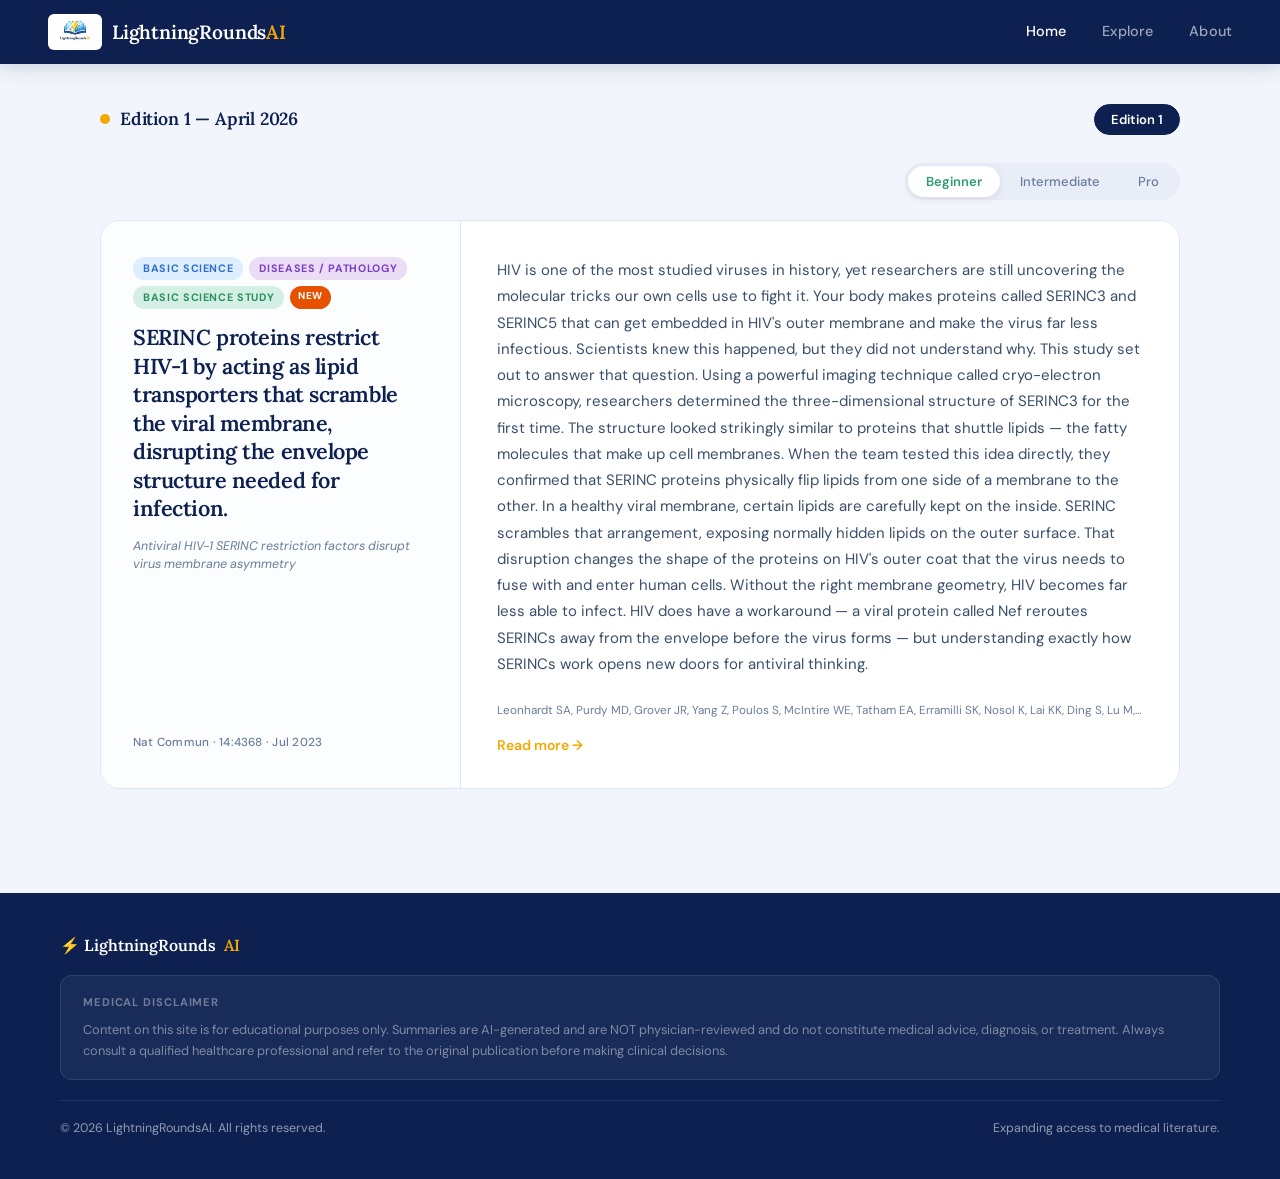
==== commit 1319f714: "Add files via upload" ====
--- a/index.html
+++ b/index.html
@@ -28,6 +28,7 @@
     <div class="modal-head">
       <div class="modal-head-tags" id="modal-tags"></div>
       <div class="modal-title" id="modal-title"></div>
+      <div class="modal-subtitle" id="modal-subtitle"></div>
       <div class="modal-meta" id="modal-meta"></div>
     </div>
     <div class="modal-body">
--- a/styles.css
+++ b/styles.css
@@ -197,20 +197,23 @@
   flex-direction: column;
   gap: 14px;
   background: #fbfdff;
+  min-width: 0;
 }
 .featured-takeaway {
   font-family: 'Lora', serif;
-  font-size: 1.45rem;
-  font-weight: 600;
-  line-height: 1.3;
+  font-size: 1.35rem;
+  font-weight: 600;
+  line-height: 1.32;
   color: var(--navy);
   letter-spacing: -0.02em;
+  word-break: break-word;
 }
 .featured-real-title {
   font-size: 0.78rem;
   color: var(--muted);
   font-style: italic;
   line-height: 1.45;
+  word-break: break-word;
 }
 .featured-meta {
   font-size: 0.73rem;
@@ -223,6 +226,8 @@
   padding: 36px 36px 32px;
   display: flex;
   flex-direction: column;
+  min-width: 0;
+  overflow: hidden;
 }
 .featured-summary {
   font-size: 0.9375rem;
@@ -230,10 +235,8 @@
   color: #3a4f6a;
   flex: 1;
   margin-bottom: 24px;
-  display: -webkit-box;
-  -webkit-line-clamp: 8;
-  -webkit-box-orient: vertical;
   overflow: hidden;
+  word-break: break-word;
 }
 .featured-authors {
   font-size: 0.73rem;
@@ -247,6 +250,7 @@
   font-size: 0.875rem;
   font-weight: 600;
   color: var(--amber);
+  flex-shrink: 0;
 }
 
 /* 2-col grid of supporting cards */
@@ -604,7 +608,8 @@
 .modal-close svg { width: 16px; height: 16px; }
 .modal-head { background: var(--navy); border-radius: 20px 20px 0 0; padding: 32px 36px 28px; }
 .modal-head-tags { display: flex; gap: 8px; flex-wrap: wrap; margin-bottom: 14px; }
-.modal-title { font-family: 'Lora', serif; font-size: 1.45rem; font-weight: 600; color: white; line-height: 1.28; margin-bottom: 10px; padding-right: 40px; }
+.modal-title { font-family: 'Lora', serif; font-size: 1.45rem; font-weight: 600; color: white; line-height: 1.28; margin-bottom: 8px; padding-right: 40px; }
+.modal-subtitle { font-size: 0.82rem; color: rgba(255,255,255,0.5); font-style: italic; line-height: 1.45; margin-bottom: 10px; padding-right: 40px; }
 .modal-meta { font-size: 0.8rem; color: rgba(255,255,255,0.55); line-height: 1.5; }
 .modal-body { padding: 32px 36px; }
 .modal-level-tabs { display: flex; gap: 6px; margin-bottom: 24px; flex-wrap: wrap; }
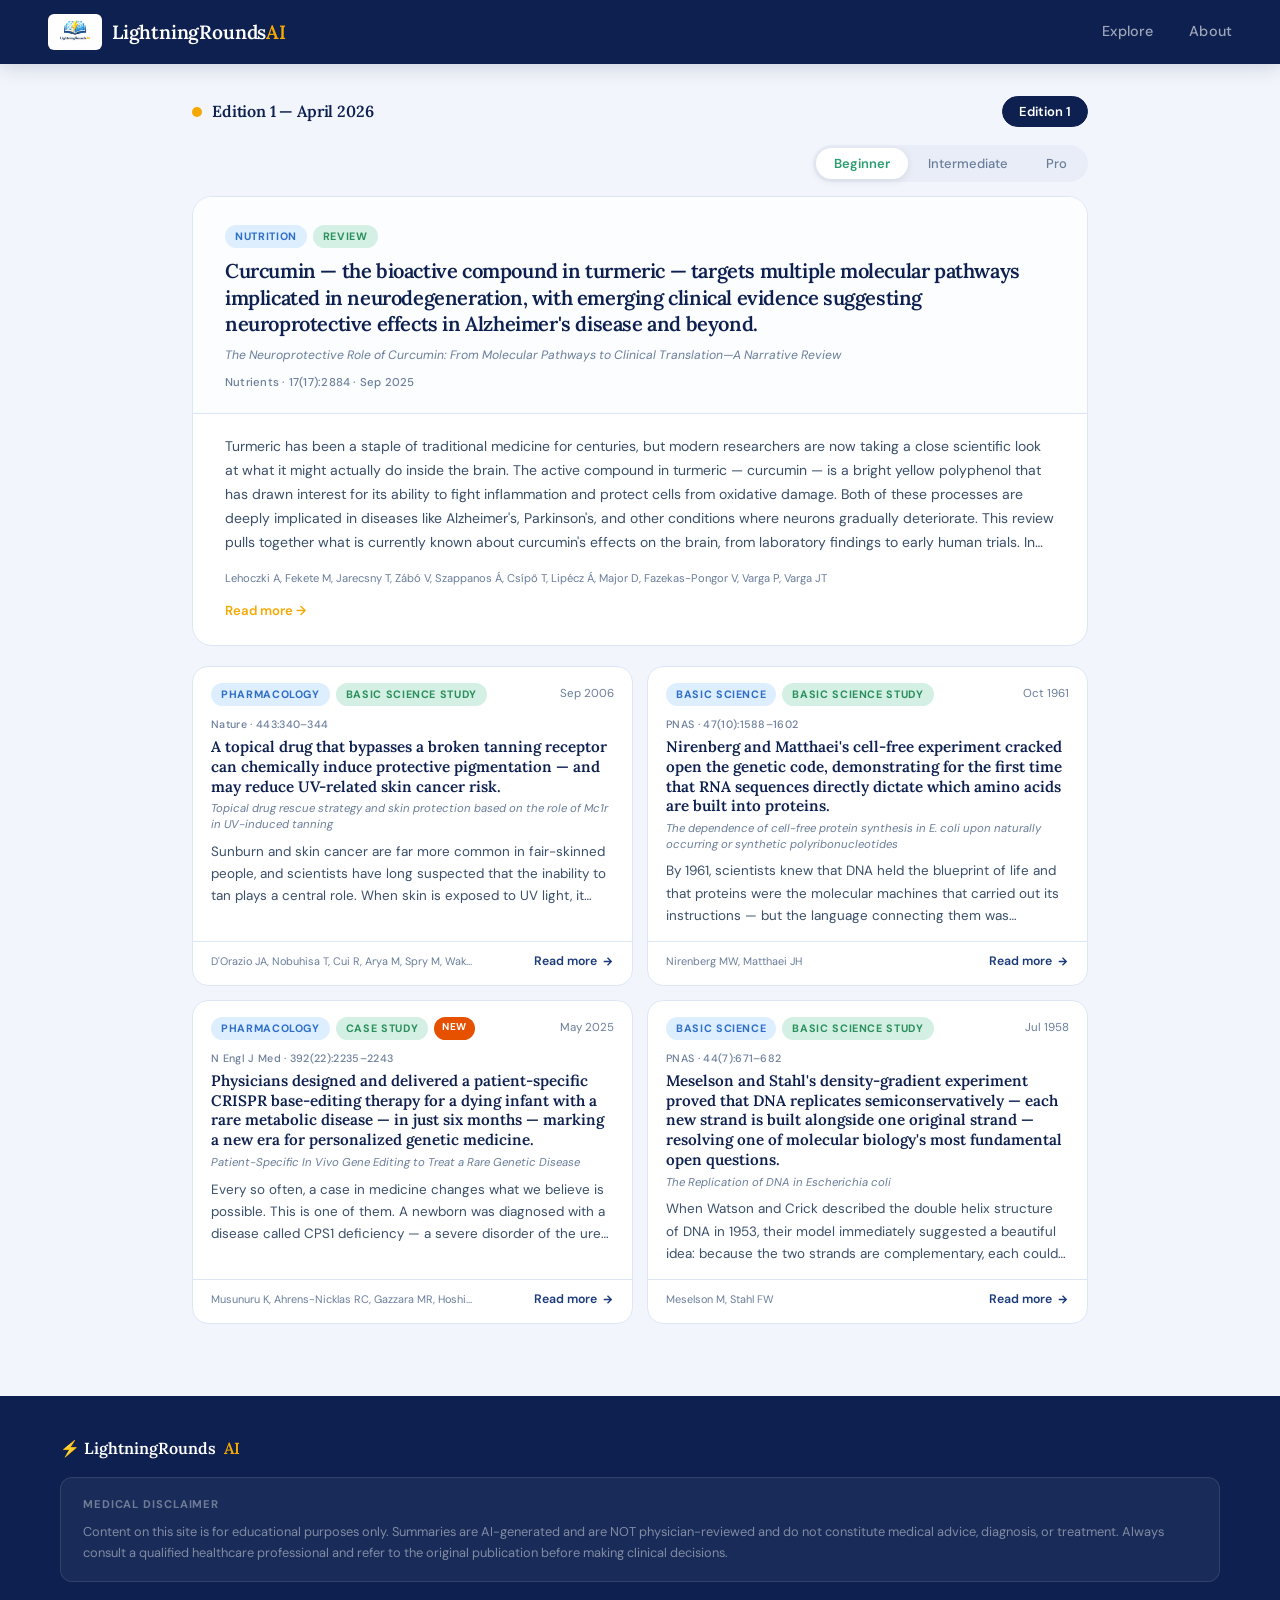
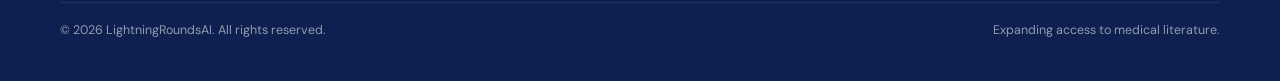
==== commit 16cc6b86: "Add files via upload" ====
--- a/index.html
+++ b/index.html
@@ -9,17 +9,19 @@
   <title>LightningRoundsAI</title>
 </head>
 <body>
+
 <header>
   <a class="logo" href="index.html">
     <img src="[data-uri]" alt="LightningRoundsAI" />
     <span class="logo-name">LightningRounds<span>AI</span></span>
   </a>
   <nav>
-    <a href="index.html" id="nav-home">Home</a>
     <a href="explore.html" id="nav-explore">Explore</a>
     <a href="about.html" id="nav-about">About</a>
   </nav>
 </header>
+
+<!-- MODAL -->
 <div class="modal-overlay" id="modal-overlay" onclick="closeModalOutside(event)">
   <div class="modal">
     <button class="modal-close" onclick="closeModal()">
@@ -65,9 +67,7 @@
       <span class="edition-dot"></span>
       <span class="edition-current-label" id="edition-current-label">Edition 1 — April 2026</span>
     </div>
-    <div class="edition-nav" id="edition-nav">
-      <!-- populated by JS -->
-    </div>
+    <div class="edition-nav" id="edition-nav"></div>
   </div>
 
   <!-- Level switcher -->
@@ -82,7 +82,7 @@
   <!-- Featured article -->
   <div id="featured-wrap"></div>
 
-  <!-- 2-column grid of remaining articles (up to 6 more) -->
+  <!-- 2-col grid -->
   <div class="home-grid" id="home-grid"></div>
 
 </main>
@@ -103,8 +103,6 @@
 
 <script src="app.js"></script>
 <script>
-  document.getElementById('nav-home').classList.add('active');
-
   let currentEditionIndex = 0;
 
   function renderEditionNav() {
@@ -126,18 +124,16 @@
 
   function renderEdition(ed) {
     const edArticles = getEditionArticles(ed);
-    const featured   = edArticles[0];
-    const rest       = edArticles.slice(1, 7); // up to 6 more
+    const featured = edArticles[0];
+    const rest     = edArticles.slice(1, 5);
 
     const featWrap = document.getElementById('featured-wrap');
-    if (featured) {
-      featWrap.innerHTML = featuredCardHTML(featured);
-    } else {
-      featWrap.innerHTML = '<p class="empty-msg">No articles in this edition yet.</p>';
-    }
+    featWrap.innerHTML = featured
+      ? featuredCardHTML(featured)
+      : '<p class="empty-msg">No articles in this edition yet.</p>';
 
-    const grid = document.getElementById('home-grid');
-    grid.innerHTML = rest.map((a, i) => cardHTML(a, i)).join('');
+    document.getElementById('home-grid').innerHTML =
+      rest.map((a, i) => cardHTML(a, i)).join('');
   }
 
   function rerenderCards() {
--- a/styles.css
+++ b/styles.css
@@ -108,9 +108,9 @@
    HOME PAGE
 ══════════════════════════════════════════════════════ */
 .home-main {
-  max-width: 1160px;
+  max-width: 960px;
   margin: 0 auto;
-  padding: 40px 40px 80px;
+  padding: 32px 32px 72px;
 }
 
 /* Edition bar */
@@ -119,8 +119,8 @@
   align-items: center;
   justify-content: space-between;
   flex-wrap: wrap;
-  gap: 14px;
-  margin-bottom: 28px;
+  gap: 10px;
+  margin-bottom: 18px;
 }
 .edition-bar-left {
   display: flex;
@@ -136,7 +136,7 @@
 }
 .edition-current-label {
   font-family: 'Lora', serif;
-  font-size: 1.1rem;
+  font-size: 1rem;
   font-weight: 600;
   color: var(--navy);
   letter-spacing: -0.01em;
@@ -170,94 +170,88 @@
 .home-level-row {
   display: flex;
   justify-content: flex-end;
-  margin-bottom: 20px;
-}
-
-/* Featured card */
+  margin-bottom: 14px;
+}
+
+/* Featured card — centered, compact, single block */
 .featured-card {
-  display: grid;
-  grid-template-columns: 360px 1fr;
   background: var(--surface);
   border: 1px solid var(--border);
   border-radius: var(--radius-lg);
   overflow: hidden;
   cursor: pointer;
   transition: transform 0.2s, box-shadow 0.2s;
-  margin-bottom: 24px;
+  margin-bottom: 20px;
   animation: fadeUp 0.4s ease both;
+  display: flex;
+  flex-direction: column;
 }
 .featured-card:hover {
   transform: translateY(-3px);
-  box-shadow: 0 16px 48px rgba(13,32,80,0.11);
+  box-shadow: 0 14px 40px rgba(13,32,80,0.1);
 }
 .featured-left {
-  padding: 36px 32px;
-  border-right: 1px solid var(--border);
+  padding: 28px 32px 20px;
   display: flex;
   flex-direction: column;
-  gap: 14px;
+  gap: 10px;
   background: #fbfdff;
-  min-width: 0;
+  border-bottom: 1px solid var(--border);
 }
 .featured-takeaway {
   font-family: 'Lora', serif;
-  font-size: 1.35rem;
+  font-size: 1.25rem;
   font-weight: 600;
   line-height: 1.32;
   color: var(--navy);
   letter-spacing: -0.02em;
-  word-break: break-word;
 }
 .featured-real-title {
-  font-size: 0.78rem;
+  font-size: 0.76rem;
   color: var(--muted);
   font-style: italic;
-  line-height: 1.45;
-  word-break: break-word;
+  line-height: 1.4;
 }
 .featured-meta {
-  font-size: 0.73rem;
+  font-size: 0.71rem;
   color: var(--muted);
   font-weight: 500;
   letter-spacing: 0.02em;
-  margin-top: auto;
 }
 .featured-right {
-  padding: 36px 36px 32px;
+  padding: 20px 32px 24px;
   display: flex;
   flex-direction: column;
-  min-width: 0;
+}
+.featured-summary {
+  font-size: 0.875rem;
+  line-height: 1.72;
+  color: #3a4f6a;
+  margin-bottom: 16px;
+  display: -webkit-box;
+  -webkit-line-clamp: 5;
+  -webkit-box-orient: vertical;
   overflow: hidden;
 }
-.featured-summary {
-  font-size: 0.9375rem;
-  line-height: 1.75;
-  color: #3a4f6a;
-  flex: 1;
-  margin-bottom: 24px;
-  overflow: hidden;
-  word-break: break-word;
-}
 .featured-authors {
-  font-size: 0.73rem;
+  font-size: 0.7rem;
   color: var(--muted);
-  margin-bottom: 14px;
+  margin-bottom: 12px;
   overflow: hidden;
   text-overflow: ellipsis;
   white-space: nowrap;
 }
 .featured-cta {
-  font-size: 0.875rem;
+  font-size: 0.82rem;
   font-weight: 600;
   color: var(--amber);
-  flex-shrink: 0;
 }
 
 /* 2-col grid of supporting cards */
 .home-grid {
   display: grid;
   grid-template-columns: 1fr 1fr;
-  gap: 20px;
+  gap: 14px;
 }
 
 /* ══════════════════════════════════════════════════════
@@ -283,11 +277,11 @@
   to   { opacity: 1; transform: translateY(0); }
 }
 .card-header {
-  padding: 20px 20px 0;
+  padding: 16px 18px 0;
   display: flex;
   align-items: flex-start;
   justify-content: space-between;
-  gap: 10px;
+  gap: 8px;
 }
 .card-tags { display: flex; gap: 6px; flex-wrap: wrap; }
 .tag {
@@ -307,10 +301,10 @@
 .tag.teal  { background: #d0f0f0; color: #1a8080; }
 .tag.pink  { background: #fde8f4; color: #b03080; }
 .card-date { font-size: 0.72rem; color: var(--muted); white-space: nowrap; padding-top: 2px; }
-.card-body { padding: 12px 20px 18px; flex: 1; }
-.card-journal { font-size: 0.69rem; color: var(--muted); font-weight: 500; letter-spacing: 0.03em; margin-bottom: 5px; }
-.card-takeaway { font-family: 'Lora', serif; font-size: 1.05rem; font-weight: 600; line-height: 1.32; margin-bottom: 6px; color: var(--navy); }
-.card-real-title { font-size: 0.74rem; color: var(--muted); line-height: 1.4; margin-bottom: 10px; font-style: italic; }
+.card-body { padding: 10px 18px 14px; flex: 1; }
+.card-journal { font-size: 0.67rem; color: var(--muted); font-weight: 500; letter-spacing: 0.03em; margin-bottom: 4px; }
+.card-takeaway { font-family: 'Lora', serif; font-size: 0.95rem; font-weight: 600; line-height: 1.3; margin-bottom: 5px; color: var(--navy); }
+.card-real-title { font-size: 0.71rem; color: var(--muted); line-height: 1.38; margin-bottom: 8px; font-style: italic; }
 .card-summary {
   font-size: 0.84rem;
   color: #3a4f6a;
@@ -321,13 +315,13 @@
   overflow: hidden;
 }
 .card-footer {
-  padding: 12px 20px 16px;
+  padding: 10px 18px 13px;
   border-top: 1px solid var(--border);
   display: flex;
   align-items: center;
   justify-content: space-between;
 }
-.card-authors { font-size: 0.71rem; color: var(--muted); overflow: hidden; text-overflow: ellipsis; white-space: nowrap; max-width: 65%; }
+.card-authors { font-size: 0.68rem; color: var(--muted); overflow: hidden; text-overflow: ellipsis; white-space: nowrap; max-width: 65%; }
 .read-more {
   font-size: 0.77rem;
   font-weight: 600;
@@ -667,11 +661,10 @@
 ══════════════════════════════════════════════════════ */
 @media (max-width: 960px) {
   header { padding: 0 24px; }
-  .home-main { padding: 28px 24px 60px; }
-  .featured-card { grid-template-columns: 1fr; }
-  .featured-left { border-right: none; border-bottom: 1px solid var(--border); padding: 28px 24px; }
-  .featured-right { padding: 24px; }
-  .home-grid { grid-template-columns: 1fr 1fr; gap: 16px; }
+  .home-main { padding: 24px 20px 60px; }
+  .featured-left { padding: 22px 22px 16px; }
+  .featured-right { padding: 16px 22px 20px; }
+  .home-grid { grid-template-columns: 1fr 1fr; gap: 12px; }
   .explore-main { padding: 32px 24px 60px; }
   .filter-row { grid-template-columns: 1fr 1fr; }
   .filter-block:first-child { grid-column: 1 / -1; }
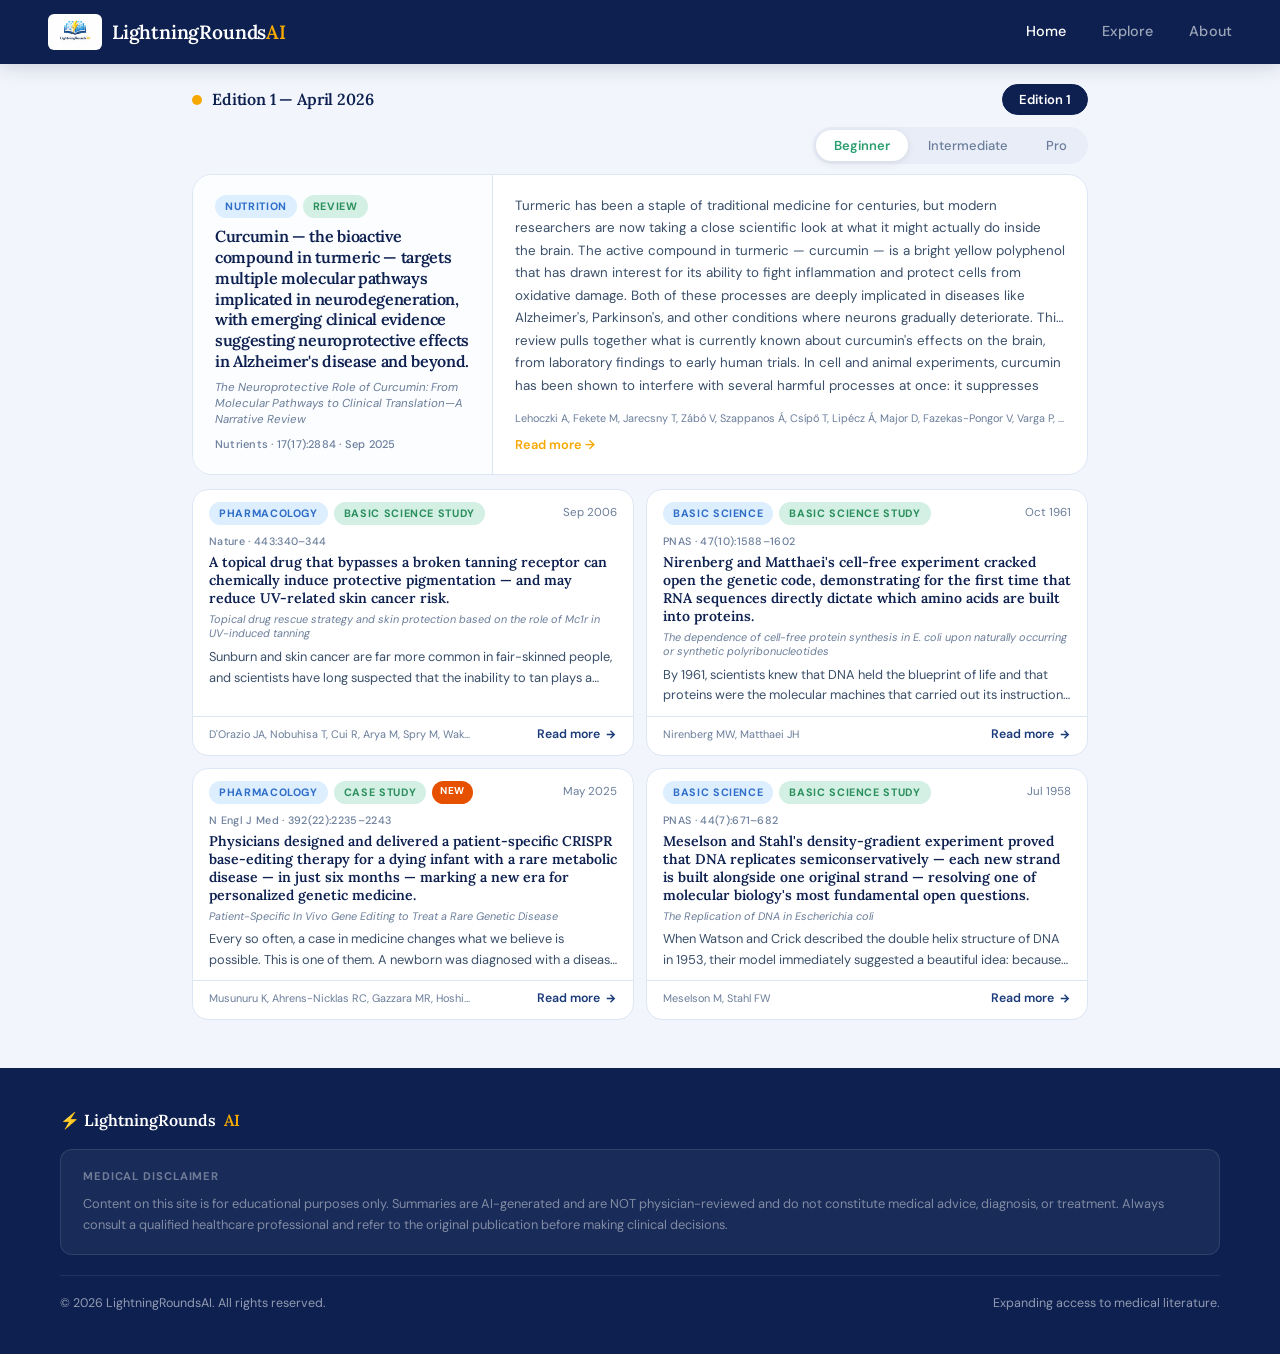
==== commit 624f0162: "Add files via upload" ====
--- a/index.html
+++ b/index.html
@@ -16,6 +16,7 @@
     <span class="logo-name">LightningRounds<span>AI</span></span>
   </a>
   <nav>
+    <a href="index.html" id="nav-home" class="active">Home</a>
     <a href="explore.html" id="nav-explore">Explore</a>
     <a href="about.html" id="nav-about">About</a>
   </nav>
--- a/styles.css
+++ b/styles.css
@@ -110,7 +110,7 @@
 .home-main {
   max-width: 960px;
   margin: 0 auto;
-  padding: 32px 32px 72px;
+  padding: 20px 32px 48px;
 }
 
 /* Edition bar */
@@ -119,8 +119,8 @@
   align-items: center;
   justify-content: space-between;
   flex-wrap: wrap;
-  gap: 10px;
-  margin-bottom: 18px;
+  gap: 8px;
+  margin-bottom: 12px;
 }
 .edition-bar-left {
   display: flex;
@@ -170,79 +170,84 @@
 .home-level-row {
   display: flex;
   justify-content: flex-end;
-  margin-bottom: 14px;
-}
-
-/* Featured card — centered, compact, single block */
+  margin-bottom: 10px;
+}
+
+/* Featured card — horizontal split, compact */
 .featured-card {
+  display: grid;
+  grid-template-columns: 300px 1fr;
   background: var(--surface);
   border: 1px solid var(--border);
   border-radius: var(--radius-lg);
   overflow: hidden;
   cursor: pointer;
   transition: transform 0.2s, box-shadow 0.2s;
-  margin-bottom: 20px;
+  margin-bottom: 14px;
   animation: fadeUp 0.4s ease both;
-  display: flex;
-  flex-direction: column;
 }
 .featured-card:hover {
   transform: translateY(-3px);
-  box-shadow: 0 14px 40px rgba(13,32,80,0.1);
+  box-shadow: 0 12px 36px rgba(13,32,80,0.1);
 }
 .featured-left {
-  padding: 28px 32px 20px;
+  padding: 20px 22px;
+  border-right: 1px solid var(--border);
   display: flex;
   flex-direction: column;
-  gap: 10px;
+  gap: 8px;
   background: #fbfdff;
-  border-bottom: 1px solid var(--border);
+  min-width: 0;
 }
 .featured-takeaway {
   font-family: 'Lora', serif;
-  font-size: 1.25rem;
-  font-weight: 600;
-  line-height: 1.32;
+  font-size: 1rem;
+  font-weight: 600;
+  line-height: 1.3;
   color: var(--navy);
   letter-spacing: -0.02em;
 }
 .featured-real-title {
-  font-size: 0.76rem;
+  font-size: 0.72rem;
   color: var(--muted);
   font-style: italic;
   line-height: 1.4;
 }
 .featured-meta {
-  font-size: 0.71rem;
+  font-size: 0.69rem;
   color: var(--muted);
   font-weight: 500;
   letter-spacing: 0.02em;
+  margin-top: auto;
 }
 .featured-right {
-  padding: 20px 32px 24px;
+  padding: 20px 22px 18px;
   display: flex;
   flex-direction: column;
+  min-width: 0;
+  overflow: hidden;
 }
 .featured-summary {
-  font-size: 0.875rem;
-  line-height: 1.72;
+  font-size: 0.835rem;
+  line-height: 1.68;
   color: #3a4f6a;
-  margin-bottom: 16px;
+  flex: 1;
+  margin-bottom: 10px;
   display: -webkit-box;
-  -webkit-line-clamp: 5;
+  -webkit-line-clamp: 6;
   -webkit-box-orient: vertical;
   overflow: hidden;
 }
 .featured-authors {
-  font-size: 0.7rem;
+  font-size: 0.68rem;
   color: var(--muted);
-  margin-bottom: 12px;
+  margin-bottom: 8px;
   overflow: hidden;
   text-overflow: ellipsis;
   white-space: nowrap;
 }
 .featured-cta {
-  font-size: 0.82rem;
+  font-size: 0.8rem;
   font-weight: 600;
   color: var(--amber);
 }
@@ -251,7 +256,7 @@
 .home-grid {
   display: grid;
   grid-template-columns: 1fr 1fr;
-  gap: 14px;
+  gap: 12px;
 }
 
 /* ══════════════════════════════════════════════════════
@@ -277,7 +282,7 @@
   to   { opacity: 1; transform: translateY(0); }
 }
 .card-header {
-  padding: 16px 18px 0;
+  padding: 12px 16px 0;
   display: flex;
   align-items: flex-start;
   justify-content: space-between;
@@ -301,21 +306,21 @@
 .tag.teal  { background: #d0f0f0; color: #1a8080; }
 .tag.pink  { background: #fde8f4; color: #b03080; }
 .card-date { font-size: 0.72rem; color: var(--muted); white-space: nowrap; padding-top: 2px; }
-.card-body { padding: 10px 18px 14px; flex: 1; }
+.card-body { padding: 8px 16px 10px; flex: 1; }
 .card-journal { font-size: 0.67rem; color: var(--muted); font-weight: 500; letter-spacing: 0.03em; margin-bottom: 4px; }
-.card-takeaway { font-family: 'Lora', serif; font-size: 0.95rem; font-weight: 600; line-height: 1.3; margin-bottom: 5px; color: var(--navy); }
-.card-real-title { font-size: 0.71rem; color: var(--muted); line-height: 1.38; margin-bottom: 8px; font-style: italic; }
+.card-takeaway { font-family: 'Lora', serif; font-size: 0.875rem; font-weight: 600; line-height: 1.28; margin-bottom: 4px; color: var(--navy); }
+.card-real-title { font-size: 0.68rem; color: var(--muted); line-height: 1.35; margin-bottom: 6px; font-style: italic; }
 .card-summary {
-  font-size: 0.84rem;
+  font-size: 0.8rem;
   color: #3a4f6a;
-  line-height: 1.65;
+  line-height: 1.6;
   display: -webkit-box;
-  -webkit-line-clamp: 3;
+  -webkit-line-clamp: 2;
   -webkit-box-orient: vertical;
   overflow: hidden;
 }
 .card-footer {
-  padding: 10px 18px 13px;
+  padding: 8px 16px 10px;
   border-top: 1px solid var(--border);
   display: flex;
   align-items: center;
@@ -542,7 +547,7 @@
 }
 .how-text h4 { font-weight: 600; margin-bottom: 3px; }
 .how-text p { font-size: 0.875rem; color: #5a6a7a; margin: 0; }
-.founders { display: grid; grid-template-columns: 1fr 1fr; gap: 20px; margin-bottom: 8px; }
+.founders { display: grid; grid-template-columns: 1fr 1fr 1fr; gap: 16px; margin-bottom: 8px; }
 .founder-card {
   background: var(--surface);
   border: 1px solid var(--border);
@@ -661,9 +666,10 @@
 ══════════════════════════════════════════════════════ */
 @media (max-width: 960px) {
   header { padding: 0 24px; }
-  .home-main { padding: 24px 20px 60px; }
-  .featured-left { padding: 22px 22px 16px; }
-  .featured-right { padding: 16px 22px 20px; }
+  .home-main { padding: 20px 20px 52px; }
+  .featured-card { grid-template-columns: 1fr; }
+  .featured-left { border-right: none; border-bottom: 1px solid var(--border); padding: 18px 20px 14px; }
+  .featured-right { padding: 14px 20px 18px; }
   .home-grid { grid-template-columns: 1fr 1fr; gap: 12px; }
   .explore-main { padding: 32px 24px 60px; }
   .filter-row { grid-template-columns: 1fr 1fr; }
